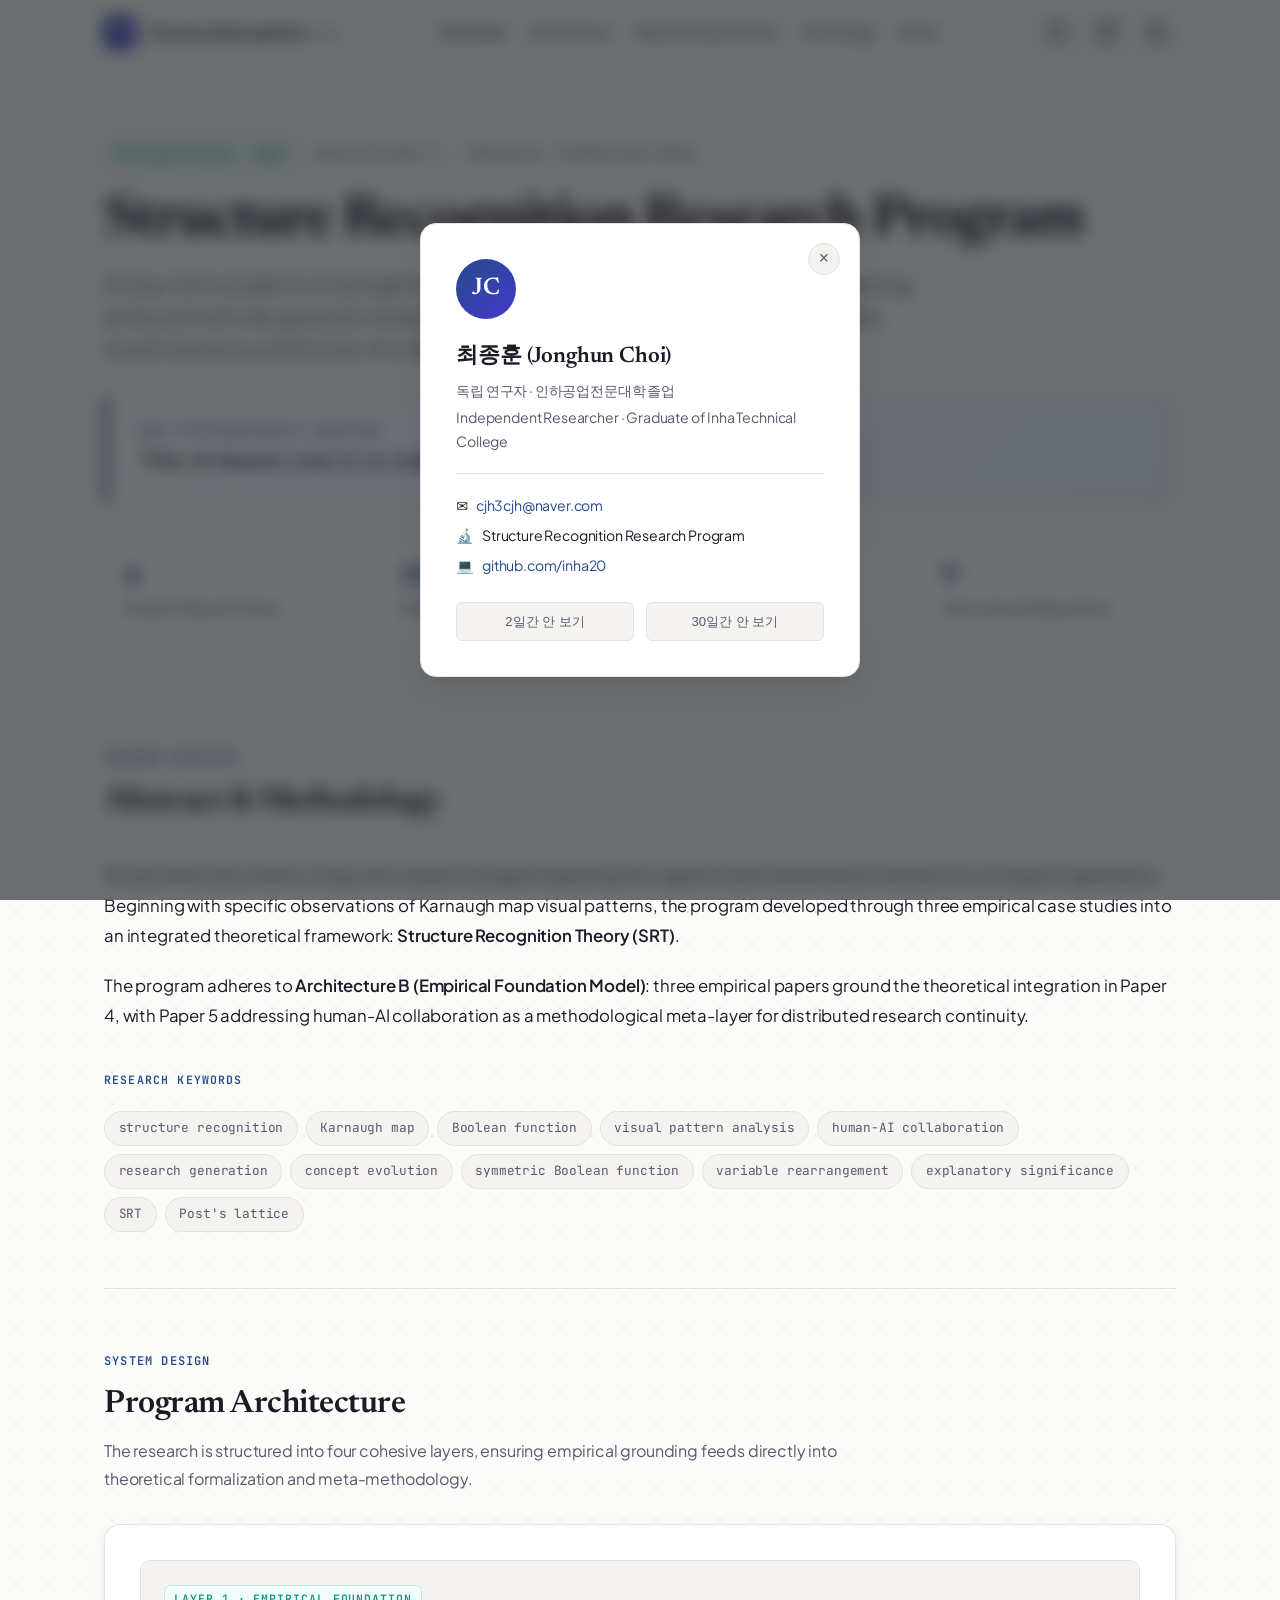
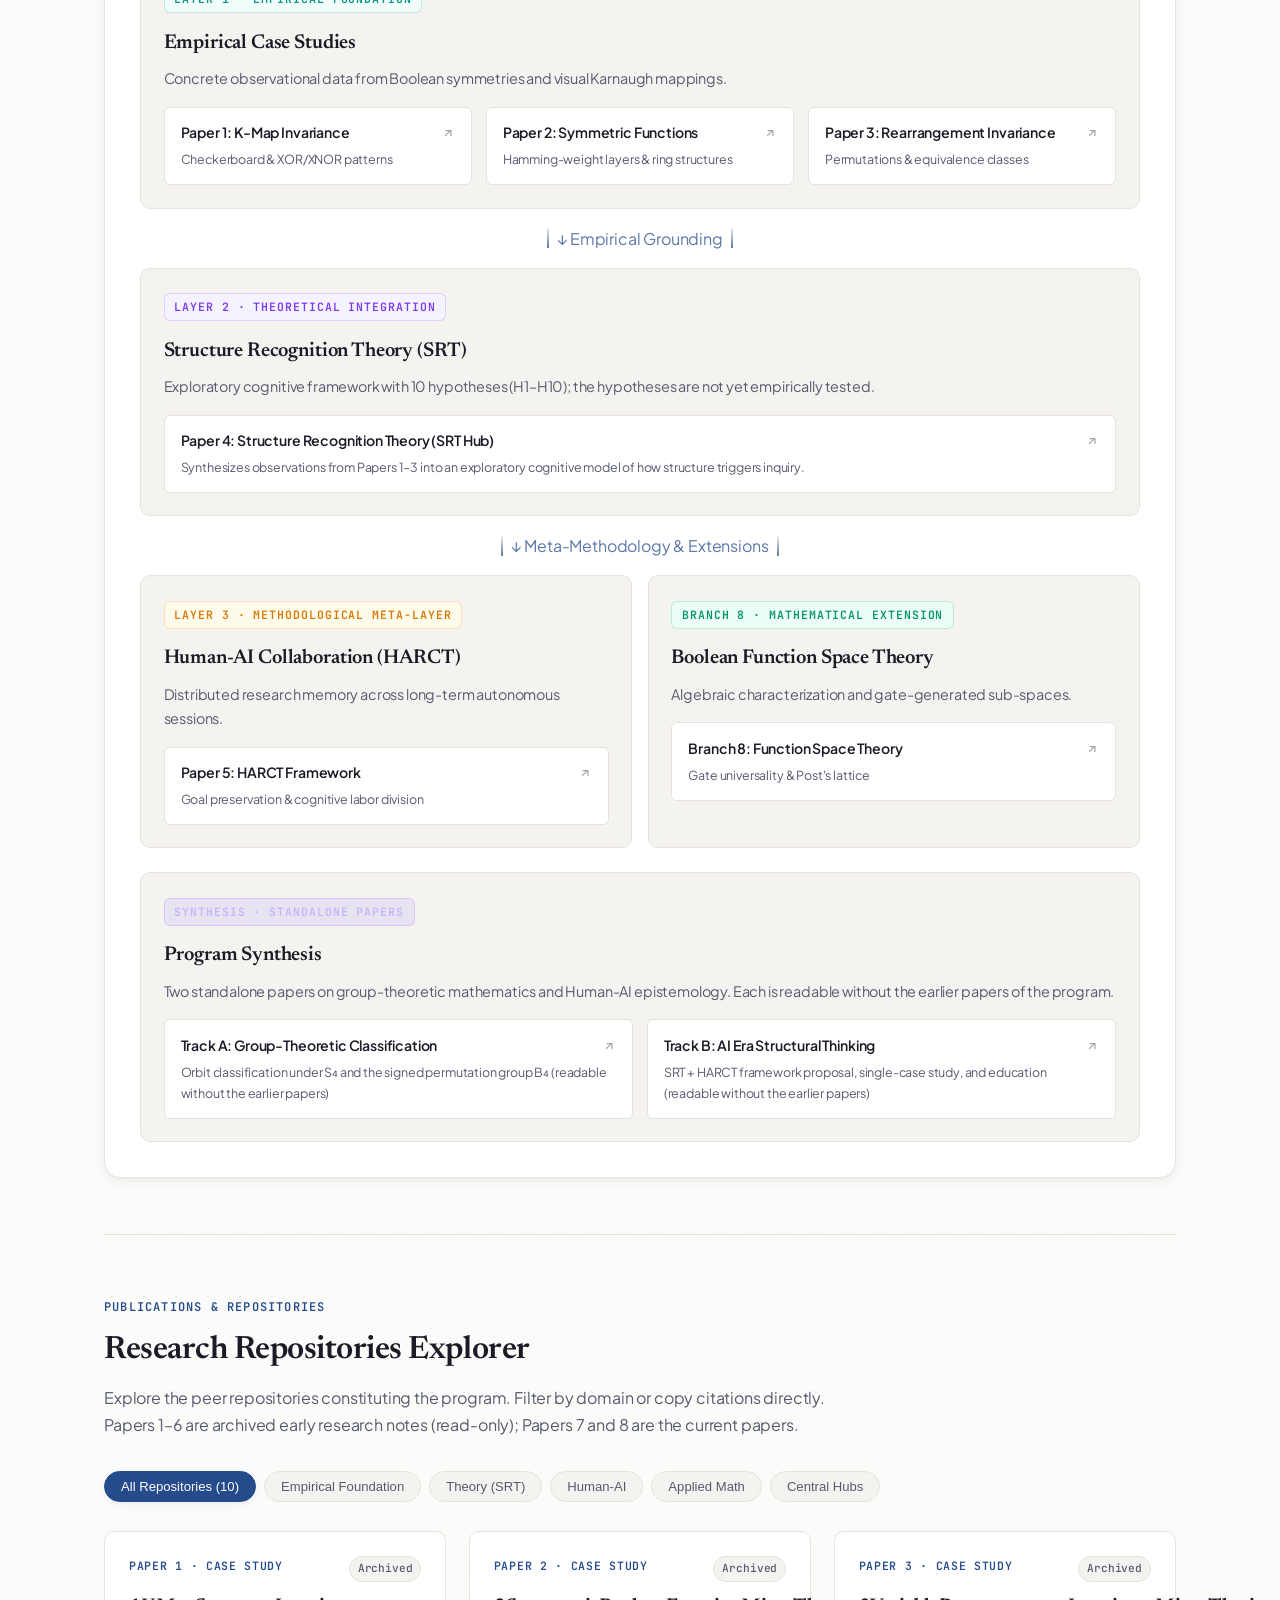
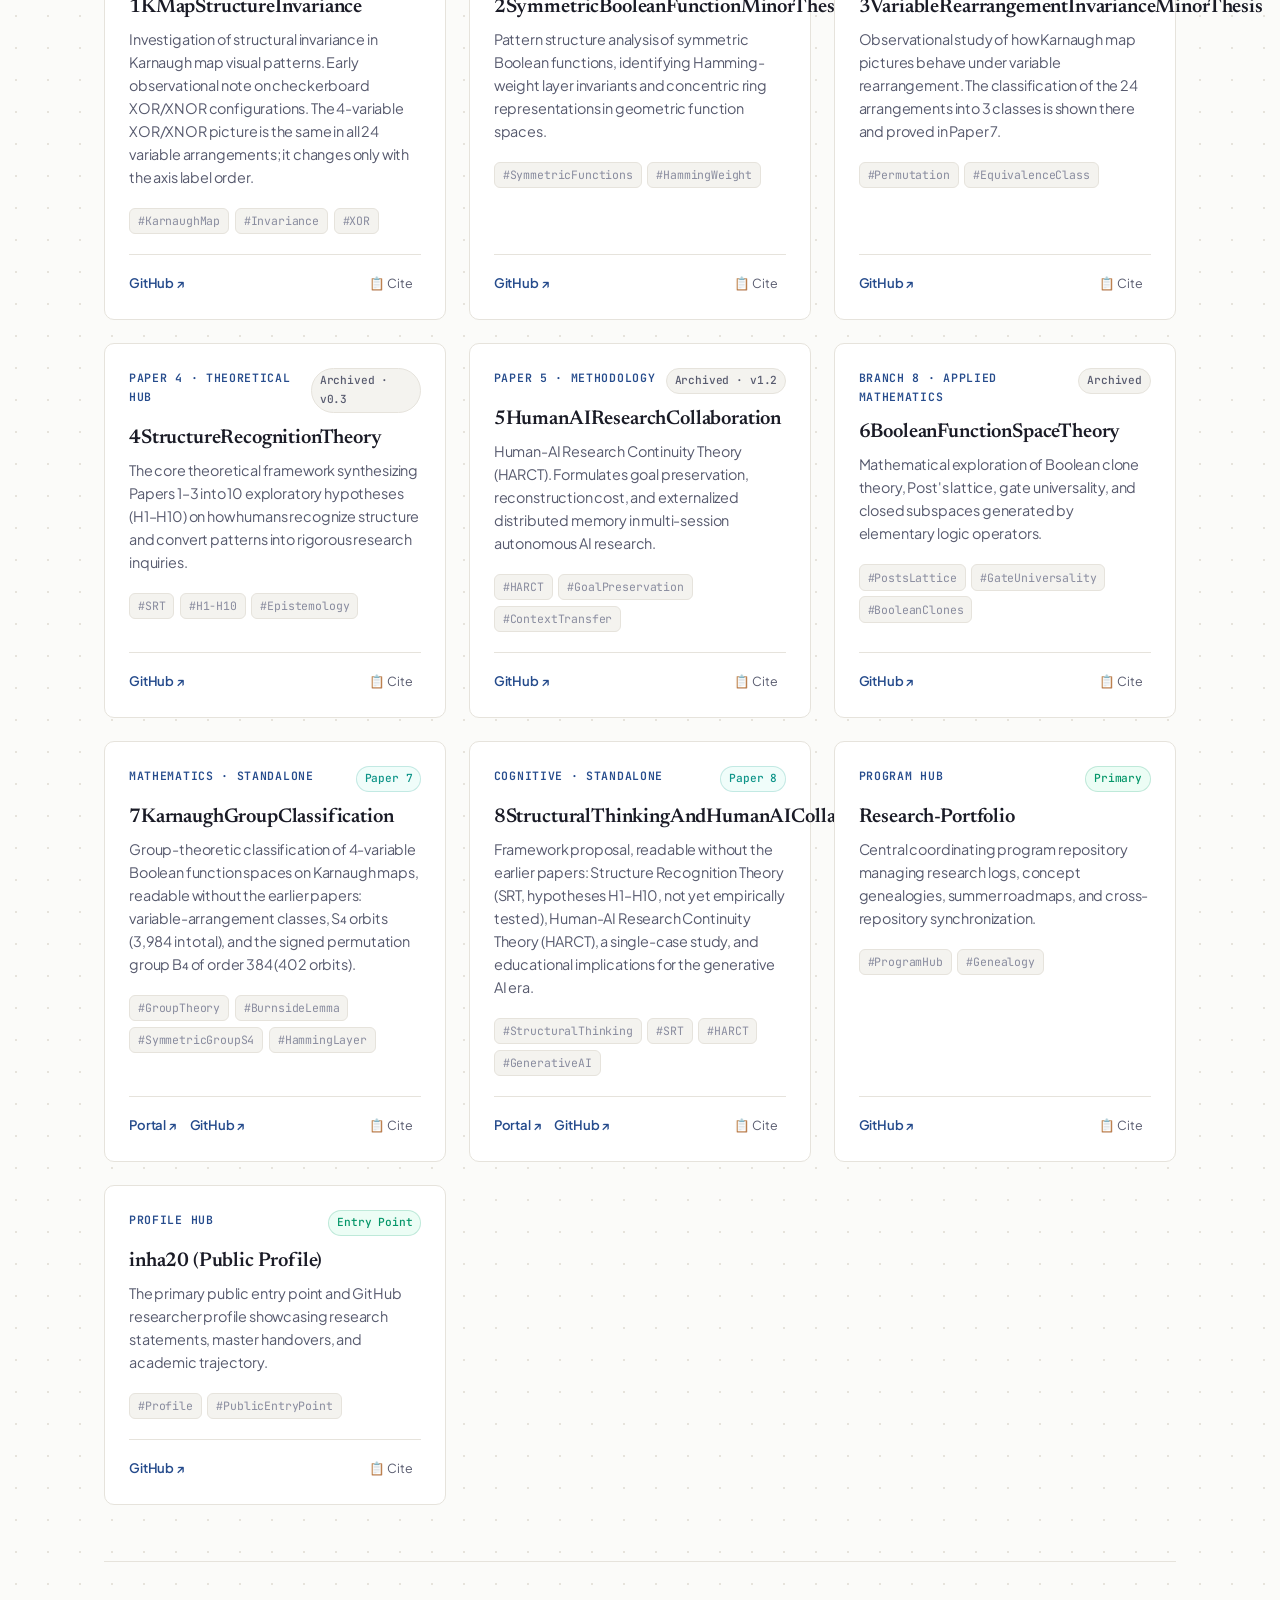
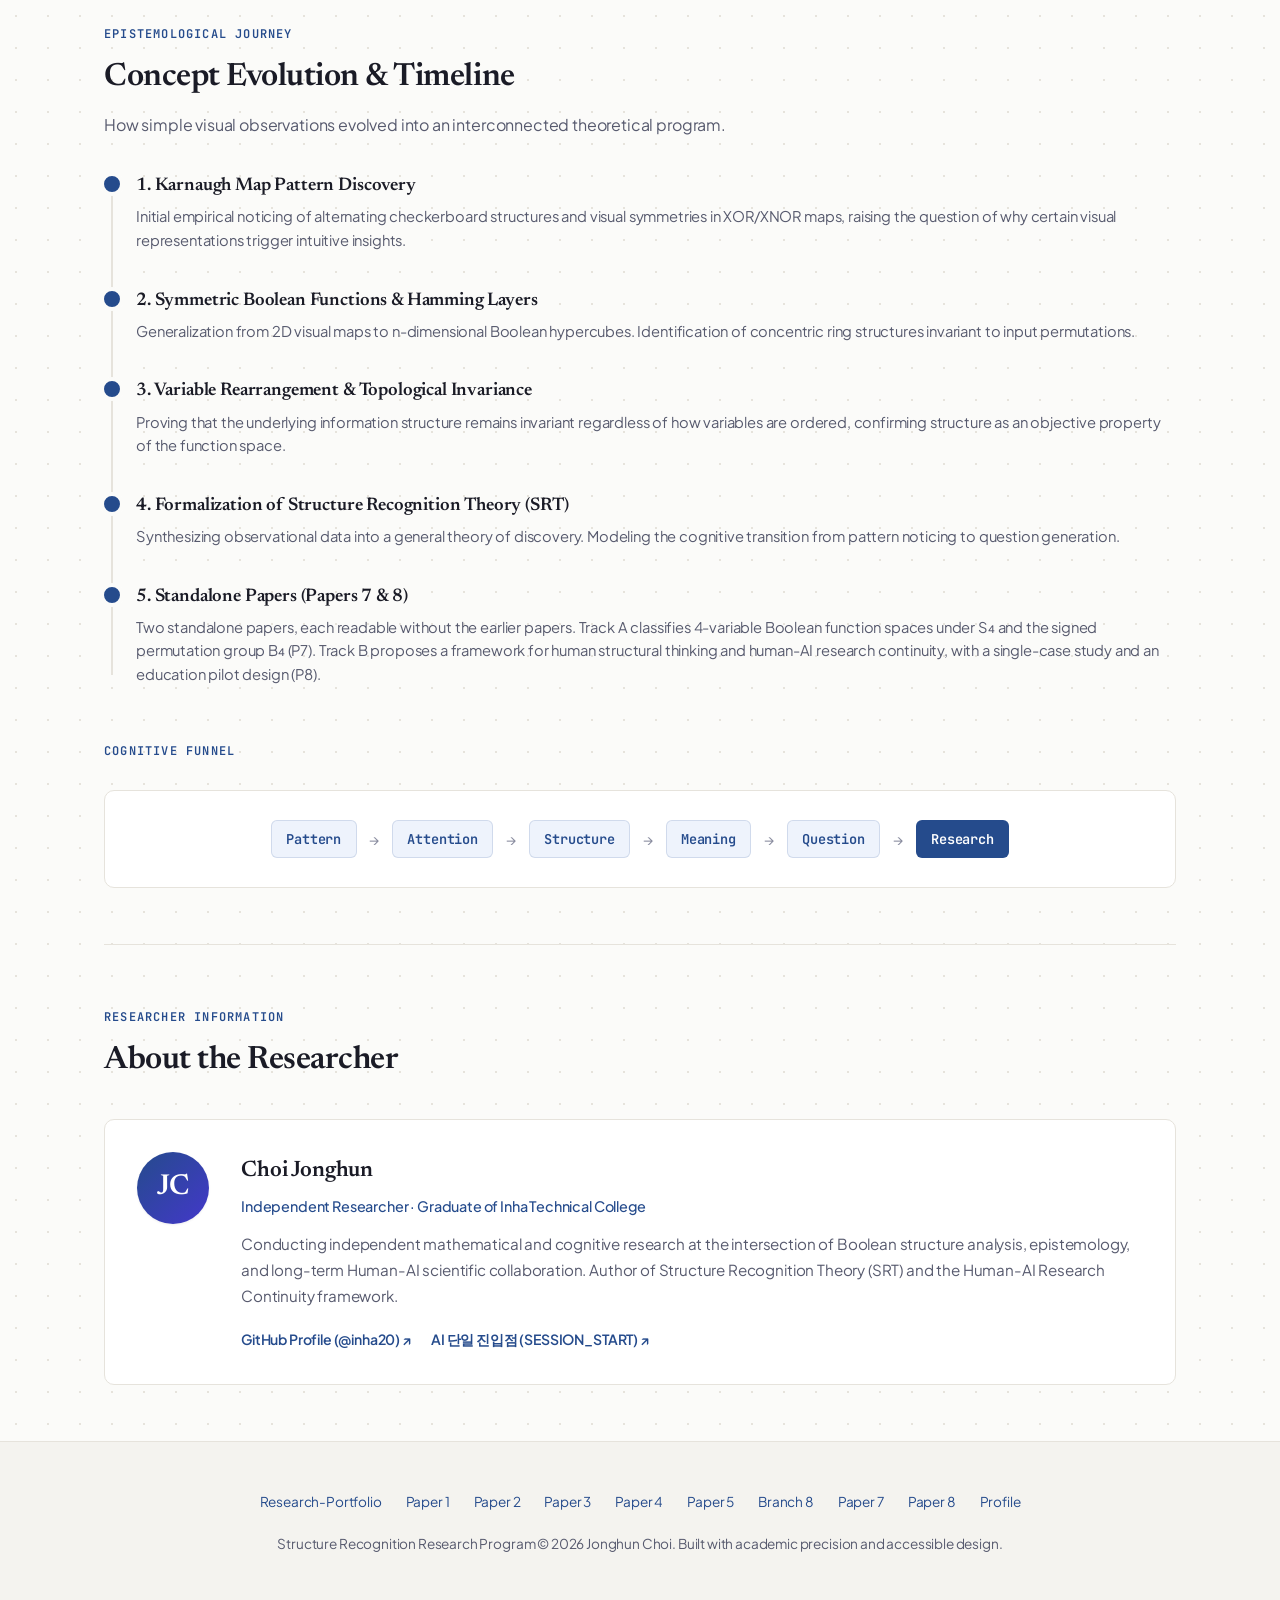
==== index.html @ 75d488c2 "docs: Update the links and labels of Papers 7 and 8 after their repositories were renamed Co-Authore" ====
﻿<!DOCTYPE html>
<html lang="en" data-theme="light">
<head>
  <meta charset="UTF-8" />
  <meta name="viewport" content="width=device-width, initial-scale=1.0" />
  <title>Structure Recognition Research Program | Research Portfolio</title>
  <meta name="description" content="Independent research portfolio by Jonghun Choi, a graduate of Inha Technical College. A long-term investigation into how humans discover structure, assign meaning, and generate research questions, covering Papers 1–5 and Structure Recognition Theory (SRT)." />
  <meta name="keywords" content="structure recognition, research portfolio, Karnaugh map, Boolean function, symmetric Boolean function, variable rearrangement invariance, Structure Recognition Theory, SRT, human-AI collaboration, concept evolution, research generation, Inha Technical College, Jonghun Choi" />

  <!-- Google Fonts: Newsreader (Editorial Serif), Plus Jakarta Sans (Clean UI), JetBrains Mono (Math/Code) -->
  <link rel="preconnect" href="https://fonts.googleapis.com">
  <link rel="preconnect" href="https://fonts.gstatic.com" crossorigin>
  <link href="https://fonts.googleapis.com/css2?family=JetBrains+Mono:wght@400;500;600&family=Newsreader:ital,opsz,wght@0,6..72,400;0,6..72,500;0,6..72,600;1,6..72,400;1,6..72,600&family=Plus+Jakarta+Sans:wght@400;500;600;700&display=swap" rel="stylesheet">

  <style>
    :root {
      --font-serif: 'Newsreader', Georgia, serif;
      --font-sans: 'Plus Jakarta Sans', system-ui, -apple-system, sans-serif;
      --font-mono: 'JetBrains Mono', monospace;

      /* Light Theme (Academic Ivory & Slate) */
      --bg: #fbfbf9;
      --bg-alt: #f4f3ef;
      --surface: #ffffff;
      --surface-hover: #ffffff;
      --border: #e6e3dc;
      --border-focus: #254b8c;
      --text: #1a1b26;
      --text-muted: #575a6e;
      --text-faint: #898c9f;

      --accent: #254b8c;
      --accent-hover: #1b3868;
      --accent-glow: rgba(37, 75, 140, 0.08);
      --accent-surface: #eef3fc;

      --teal: #0d9488;
      --teal-bg: #f0fdfa;
      --amber: #d97706;
      --amber-bg: #fffbeb;
      --violet: #7c3aed;
      --violet-bg: #f5f3ff;
      --emerald: #059669;
      --emerald-bg: #ecfdf5;

      --shadow-sm: 0 1px 3px rgba(0, 0, 0, 0.04), 0 1px 2px rgba(0, 0, 0, 0.03);
      --shadow-md: 0 4px 16px -2px rgba(0, 0, 0, 0.06), 0 2px 6px -1px rgba(0, 0, 0, 0.04);
      --shadow-lg: 0 12px 32px -4px rgba(0, 0, 0, 0.08), 0 4px 12px -2px rgba(0, 0, 0, 0.04);

      --radius-sm: 6px;
      --radius-md: 10px;
      --radius-lg: 16px;
      --radius-full: 9999px;

      --container-max: 1120px;
    }

    [data-theme="dark"] {
      --bg: #0d0f17;
      --bg-alt: #131622;
      --surface: #181b2a;
      --surface-hover: #1e2235;
      --border: #262a3e;
      --border-focus: #60a5fa;
      --text: #f1f3fa;
      --text-muted: #9ba1b9;
      --text-faint: #636882;

      --accent: #60a5fa;
      --accent-hover: #93c5fd;
      --accent-glow: rgba(96, 165, 250, 0.12);
      --accent-surface: #162238;

      --teal: #2dd4bf;
      --teal-bg: #11292b;
      --amber: #fbbf24;
      --amber-bg: #292011;
      --violet: #a78bfa;
      --violet-bg: #261b3e;
      --emerald: #34d399;
      --emerald-bg: #112d22;

      --shadow-sm: 0 1px 3px rgba(0, 0, 0, 0.2);
      --shadow-md: 0 4px 20px rgba(0, 0, 0, 0.35);
      --shadow-lg: 0 12px 36px rgba(0, 0, 0, 0.5);
    }

    /* Reset & Base */
    *, *::before, *::after {
      box-sizing: border-box;
      margin: 0;
      padding: 0;
    }

    html {
      scroll-behavior: smooth;
      font-size: 16px;
    }

    body {
      background-color: var(--bg);
      color: var(--text);
      font-family: var(--font-sans);
      line-height: 1.7;
      letter-spacing: -0.01em;
      transition: background-color 0.3s ease, color 0.3s ease;
      min-height: 100vh;
      display: flex;
      flex-direction: column;
      background-image: 
        radial-gradient(var(--border) 1px, transparent 1px);
      background-size: 32px 32px;
      background-position: 0 0;
    }

    a {
      color: var(--accent);
      text-decoration: none;
      transition: color 0.2s ease, opacity 0.2s ease;
    }
    a:hover {
      color: var(--accent-hover);
    }

    .container {
      width: 100%;
      max-width: var(--container-max);
      margin: 0 auto;
      padding: 0 1.5rem;
    }

    /* Top Navigation Bar */
    .site-header {
      position: sticky;
      top: 0;
      z-index: 1000;
      backdrop-filter: blur(12px);
      -webkit-backdrop-filter: blur(12px);
      background: rgba(251, 251, 249, 0.85);
      border-bottom: 1px solid var(--border);
      transition: background-color 0.3s ease, border-color 0.3s ease;
    }
    [data-theme="dark"] .site-header {
      background: rgba(13, 15, 23, 0.85);
    }

    .nav-inner {
      display: flex;
      align-items: center;
      justify-content: space-between;
      height: 64px;
    }

    .brand {
      display: flex;
      align-items: center;
      gap: 0.75rem;
      font-weight: 600;
      font-size: 0.95rem;
      color: var(--text);
    }
    .brand-mark {
      width: 32px;
      height: 32px;
      background: linear-gradient(135deg, var(--accent), #4f46e5);
      color: white;
      border-radius: var(--radius-sm);
      display: flex;
      align-items: center;
      justify-content: center;
      font-family: var(--font-serif);
      font-size: 1.1rem;
      font-weight: 700;
      box-shadow: 0 2px 8px var(--accent-glow);
    }

    .nav-links {
      display: flex;
      align-items: center;
      gap: 1.5rem;
      font-size: 0.88rem;
      font-weight: 500;
    }
    .nav-links a {
      color: var(--text-muted);
    }
    .nav-links a:hover,
    .nav-links a.active {
      color: var(--text);
    }

    .nav-actions {
      display: flex;
      align-items: center;
      gap: 0.75rem;
    }

    .theme-toggle-btn, .icon-btn {
      background: var(--bg-alt);
      border: 1px solid var(--border);
      color: var(--text);
      width: 38px;
      height: 38px;
      border-radius: var(--radius-sm);
      display: flex;
      align-items: center;
      justify-content: center;
      cursor: pointer;
      transition: all 0.2s ease;
    }
    .theme-toggle-btn:hover, .icon-btn:hover {
      background: var(--surface);
      border-color: var(--accent);
      color: var(--accent);
      box-shadow: var(--shadow-sm);
    }
    .theme-toggle-btn svg, .icon-btn svg {
      width: 18px;
      height: 18px;
      fill: none;
      stroke: currentColor;
      stroke-width: 2;
      stroke-linecap: round;
      stroke-linejoin: round;
    }

    /* Hero Section */
    .hero {
      padding: 4.5rem 0 3rem;
      border-bottom: 1px solid var(--border);
      position: relative;
    }

    .hero-meta-row {
      display: flex;
      align-items: center;
      gap: 1rem;
      flex-wrap: wrap;
      margin-bottom: 1.25rem;
    }

    .status-badge {
      display: inline-flex;
      align-items: center;
      gap: 0.5rem;
      padding: 0.3rem 0.75rem;
      background: var(--emerald-bg);
      color: var(--emerald);
      border: 1px solid rgba(5, 150, 105, 0.2);
      border-radius: var(--radius-full);
      font-size: 0.78rem;
      font-weight: 600;
      font-family: var(--font-mono);
      letter-spacing: 0.02em;
    }
    .status-dot {
      width: 7px;
      height: 7px;
      background-color: var(--emerald);
      border-radius: 50%;
      animation: pulse 2s infinite ease-in-out;
    }
    @keyframes pulse {
      0%, 100% { transform: scale(1); opacity: 1; }
      50% { transform: scale(1.4); opacity: 0.6; }
    }

    .program-id {
      font-family: var(--font-mono);
      font-size: 0.8rem;
      color: var(--text-muted);
      text-transform: uppercase;
      letter-spacing: 0.08em;
    }

    .hero-title {
      font-family: var(--font-serif);
      font-size: clamp(2.4rem, 5vw, 3.4rem);
      font-weight: 600;
      line-height: 1.15;
      color: var(--text);
      letter-spacing: -0.02em;
      margin-bottom: 1rem;
    }

    .hero-subtitle {
      font-size: clamp(1.05rem, 2vw, 1.25rem);
      color: var(--text-muted);
      max-width: 820px;
      line-height: 1.6;
      margin-bottom: 2rem;
    }

    /* Core Epistemological Question Card */
    .epistemological-card {
      background: linear-gradient(135deg, var(--surface), var(--accent-surface));
      border: 1px solid var(--border);
      border-left: 4px solid var(--accent);
      border-radius: var(--radius-md);
      padding: 1.5rem 1.8rem;
      box-shadow: var(--shadow-sm);
      margin-bottom: 2.5rem;
      position: relative;
      overflow: hidden;
    }
    .epistemological-label {
      font-family: var(--font-mono);
      font-size: 0.72rem;
      text-transform: uppercase;
      letter-spacing: 0.12em;
      color: var(--accent);
      font-weight: 600;
      margin-bottom: 0.4rem;
    }
    .epistemological-quote {
      font-family: var(--font-serif);
      font-size: 1.4rem;
      font-style: italic;
      color: var(--text);
      line-height: 1.4;
      font-weight: 500;
    }

    /* Metrics Bar */
    .metrics-grid {
      display: grid;
      grid-template-columns: repeat(auto-fit, minmax(180px, 1fr));
      gap: 1rem;
    }
    .metric-card {
      background: var(--surface);
      border: 1px solid var(--border);
      border-radius: var(--radius-md);
      padding: 1rem 1.25rem;
      transition: transform 0.2s ease, box-shadow 0.2s ease;
    }
    .metric-card:hover {
      transform: translateY(-2px);
      box-shadow: var(--shadow-sm);
      border-color: var(--border-focus);
    }
    .metric-num {
      font-family: var(--font-serif);
      font-size: 1.8rem;
      font-weight: 600;
      color: var(--accent);
      line-height: 1.2;
    }
    .metric-label {
      font-size: 0.8rem;
      color: var(--text-muted);
      font-weight: 500;
      margin-top: 0.2rem;
    }

    /* Section Styles */
    .section-wrap {
      padding: 3.5rem 0;
      border-bottom: 1px solid var(--border);
    }
    .section-header {
      margin-bottom: 2rem;
    }
    .section-tag {
      font-family: var(--font-mono);
      font-size: 0.75rem;
      text-transform: uppercase;
      letter-spacing: 0.1em;
      color: var(--accent);
      font-weight: 600;
      margin-bottom: 0.35rem;
      display: inline-block;
    }
    .section-title {
      font-family: var(--font-serif);
      font-size: 2rem;
      font-weight: 600;
      color: var(--text);
      letter-spacing: -0.015em;
    }
    .section-desc {
      color: var(--text-muted);
      font-size: 1rem;
      margin-top: 0.4rem;
      max-width: 760px;
    }

    /* Abstract Text Body */
    .prose {
      font-size: 1.05rem;
      line-height: 1.8;
      color: var(--text);
    }
    .prose p {
      margin-bottom: 1.25rem;
    }
    .prose strong {
      font-weight: 600;
      color: var(--text);
    }

    /* Keywords Pill Cloud */
    .keyword-cloud {
      display: flex;
      flex-wrap: wrap;
      gap: 0.5rem;
      margin-top: 1rem;
    }
    .keyword-pill {
      background: var(--bg-alt);
      border: 1px solid var(--border);
      border-radius: var(--radius-full);
      padding: 0.35rem 0.85rem;
      font-family: var(--font-mono);
      font-size: 0.8rem;
      color: var(--text-muted);
      transition: all 0.2s ease;
    }
    .keyword-pill:hover {
      border-color: var(--accent);
      color: var(--accent);
      background: var(--surface);
      transform: translateY(-1px);
    }

    /* Interactive Program Architecture (Replacing ASCII) */
    .arch-visualizer {
      background: var(--surface);
      border: 1px solid var(--border);
      border-radius: var(--radius-lg);
      padding: 2.2rem;
      box-shadow: var(--shadow-md);
      position: relative;
      overflow: hidden;
    }

    .arch-layers-grid {
      display: flex;
      flex-direction: column;
      gap: 1.5rem;
      position: relative;
    }

    .arch-layer {
      border: 1px solid var(--border);
      border-radius: var(--radius-md);
      background: var(--bg-alt);
      padding: 1.4rem;
      transition: all 0.3s ease;
      position: relative;
    }
    .arch-layer:hover {
      border-color: var(--accent);
      box-shadow: var(--shadow-sm);
    }

    .layer-badge {
      display: inline-flex;
      align-items: center;
      gap: 0.4rem;
      font-family: var(--font-mono);
      font-size: 0.72rem;
      font-weight: 600;
      text-transform: uppercase;
      letter-spacing: 0.08em;
      padding: 0.2rem 0.6rem;
      border-radius: var(--radius-sm);
      margin-bottom: 0.8rem;
    }
    .layer-badge.empirical { background: var(--teal-bg); color: var(--teal); border: 1px solid rgba(13,148,136,0.2); }
    .layer-badge.theory { background: var(--violet-bg); color: var(--violet); border: 1px solid rgba(124,58,237,0.2); }
    .layer-badge.methodology { background: var(--amber-bg); color: var(--amber); border: 1px solid rgba(217,119,6,0.2); }
    .layer-badge.extension { background: var(--emerald-bg); color: var(--emerald); border: 1px solid rgba(5,150,105,0.2); }

    .layer-title {
      font-family: var(--font-serif);
      font-size: 1.25rem;
      font-weight: 600;
      margin-bottom: 0.4rem;
      color: var(--text);
    }
    .layer-desc {
      font-size: 0.9rem;
      color: var(--text-muted);
      margin-bottom: 1rem;
    }

    .layer-items {
      display: grid;
      grid-template-columns: repeat(auto-fit, minmax(220px, 1fr));
      gap: 0.85rem;
    }

    .layer-item-card {
      background: var(--surface);
      border: 1px solid var(--border);
      border-radius: var(--radius-sm);
      padding: 0.85rem 1rem;
      text-decoration: none;
      color: var(--text);
      display: flex;
      flex-direction: column;
      gap: 0.25rem;
      transition: all 0.2s ease;
    }
    .layer-item-card:hover {
      border-color: var(--accent);
      transform: translateY(-2px);
      box-shadow: var(--shadow-sm);
    }
    .layer-item-name {
      font-weight: 600;
      font-size: 0.88rem;
      display: flex;
      align-items: center;
      justify-content: space-between;
    }
    .layer-item-name svg {
      width: 14px;
      height: 14px;
      opacity: 0.4;
      transition: opacity 0.2s;
    }
    .layer-item-card:hover .layer-item-name svg {
      opacity: 1;
      color: var(--accent);
    }
    .layer-item-sub {
      font-size: 0.78rem;
      color: var(--text-muted);
    }

    /* Flow connector indicator */
    .flow-connector {
      display: flex;
      align-items: center;
      justify-content: center;
      gap: 0.5rem;
      color: var(--accent);
      margin: -0.5rem 0;
      opacity: 0.75;
    }
    .flow-line {
      height: 20px;
      width: 2px;
      background: linear-gradient(to bottom, var(--border), var(--accent));
    }

    /* Interactive Filter Bar */
    .filter-bar {
      display: flex;
      align-items: center;
      gap: 0.5rem;
      flex-wrap: wrap;
      margin-bottom: 1.8rem;
    }
    .filter-btn {
      background: var(--bg-alt);
      border: 1px solid var(--border);
      color: var(--text-muted);
      padding: 0.45rem 1rem;
      border-radius: var(--radius-full);
      font-size: 0.82rem;
      font-weight: 500;
      cursor: pointer;
      transition: all 0.2s ease;
    }
    .filter-btn:hover {
      background: var(--surface);
      color: var(--text);
      border-color: var(--text-muted);
    }
    .filter-btn.active {
      background: var(--accent);
      border-color: var(--accent);
      color: white;
      box-shadow: 0 2px 8px var(--accent-glow);
    }

    /* Repositories Cards Grid */
    .repo-grid {
      display: grid;
      grid-template-columns: repeat(auto-fill, minmax(320px, 1fr));
      gap: 1.4rem;
    }

    .repo-card {
      background: var(--surface);
      border: 1px solid var(--border);
      border-radius: var(--radius-md);
      padding: 1.5rem;
      display: flex;
      flex-direction: column;
      justify-content: space-between;
      transition: all 0.25s cubic-bezier(0.16, 1, 0.3, 1);
      position: relative;
    }
    .repo-card:hover {
      transform: translateY(-4px);
      box-shadow: var(--shadow-md);
      border-color: var(--border-focus);
    }

    .rc-header {
      display: flex;
      align-items: flex-start;
      justify-content: space-between;
      gap: 0.5rem;
      margin-bottom: 0.75rem;
    }
    .rc-role-tag {
      font-family: var(--font-mono);
      font-size: 0.72rem;
      font-weight: 600;
      text-transform: uppercase;
      letter-spacing: 0.06em;
      color: var(--accent);
    }
    .rc-status-pill {
      font-family: var(--font-mono);
      font-size: 0.7rem;
      font-weight: 500;
      padding: 0.15rem 0.5rem;
      border-radius: var(--radius-full);
      background: var(--bg-alt);
      color: var(--text-muted);
      border: 1px solid var(--border);
    }
    .rc-status-pill.complete {
      background: var(--emerald-bg);
      color: var(--emerald);
      border-color: rgba(5, 150, 105, 0.2);
    }
    .rc-status-pill.active {
      background: var(--teal-bg);
      color: var(--teal);
      border-color: rgba(13, 148, 136, 0.2);
    }
    .rc-status-pill.review {
      background: var(--amber-bg);
      color: var(--amber);
      border-color: rgba(217, 119, 6, 0.2);
    }

    .rc-name {
      font-family: var(--font-serif);
      font-size: 1.25rem;
      font-weight: 600;
      color: var(--text);
      line-height: 1.3;
      margin-bottom: 0.5rem;
    }

    .rc-desc {
      font-size: 0.9rem;
      color: var(--text-muted);
      line-height: 1.6;
      margin-bottom: 1.2rem;
      flex-grow: 1;
    }

    .rc-tags {
      display: flex;
      flex-wrap: wrap;
      gap: 0.35rem;
      margin-bottom: 1.25rem;
    }
    .rc-tag {
      font-family: var(--font-mono);
      font-size: 0.72rem;
      background: var(--bg-alt);
      border: 1px solid var(--border);
      padding: 0.15rem 0.5rem;
      border-radius: var(--radius-sm);
      color: var(--text-faint);
    }

    .rc-footer {
      display: flex;
      align-items: center;
      justify-content: space-between;
      padding-top: 1rem;
      border-top: 1px solid var(--border);
      font-size: 0.82rem;
    }
    .rc-links {
      display: flex;
      gap: 0.8rem;
    }
    .rc-link-btn {
      display: inline-flex;
      align-items: center;
      gap: 0.35rem;
      font-weight: 600;
      color: var(--accent);
    }
    .rc-link-btn:hover {
      text-decoration: underline;
    }
    .copy-cite-btn {
      background: none;
      border: none;
      color: var(--text-muted);
      cursor: pointer;
      font-family: var(--font-sans);
      font-size: 0.78rem;
      display: inline-flex;
      align-items: center;
      gap: 0.25rem;
      padding: 0.25rem 0.5rem;
      border-radius: var(--radius-sm);
      transition: all 0.2s ease;
    }
    .copy-cite-btn:hover {
      background: var(--bg-alt);
      color: var(--text);
    }

    /* Concept Evolution Timeline */
    .timeline-wrap {
      position: relative;
      margin-top: 1.5rem;
      padding-left: 2rem;
    }
    .timeline-wrap::before {
      content: '';
      position: absolute;
      left: 7px;
      top: 12px;
      bottom: 12px;
      width: 2px;
      background: var(--border);
    }
    .timeline-step {
      position: relative;
      margin-bottom: 2rem;
    }
    .timeline-step:last-child {
      margin-bottom: 0;
    }
    .timeline-node {
      position: absolute;
      left: -2rem;
      top: 6px;
      width: 16px;
      height: 16px;
      border-radius: 50%;
      background: var(--surface);
      border: 3px solid var(--accent);
      box-shadow: 0 0 0 4px var(--bg);
    }
    .timeline-step.active .timeline-node {
      background: var(--accent);
    }
    .timeline-head {
      font-family: var(--font-serif);
      font-size: 1.15rem;
      font-weight: 600;
      color: var(--text);
      margin-bottom: 0.25rem;
    }
    .timeline-body {
      font-size: 0.92rem;
      color: var(--text-muted);
      line-height: 1.6;
    }

    /* Core Epistemological Funnel */
    .funnel-container {
      background: var(--surface);
      border: 1px solid var(--border);
      border-radius: var(--radius-md);
      padding: 1.8rem;
      display: flex;
      flex-wrap: wrap;
      align-items: center;
      justify-content: center;
      gap: 0.8rem;
      margin-top: 1.5rem;
    }
    .funnel-step {
      display: flex;
      align-items: center;
      gap: 0.8rem;
    }
    .funnel-badge {
      background: var(--accent-surface);
      color: var(--accent);
      font-weight: 600;
      font-family: var(--font-mono);
      font-size: 0.85rem;
      padding: 0.4rem 0.9rem;
      border-radius: var(--radius-sm);
      border: 1px solid rgba(37, 75, 140, 0.15);
    }
    .funnel-arrow {
      color: var(--text-faint);
      font-size: 0.9rem;
    }

    /* Author & Bio Section */
    .author-card {
      background: var(--surface);
      border: 1px solid var(--border);
      border-radius: var(--radius-md);
      padding: 2rem;
      display: flex;
      gap: 2rem;
      align-items: flex-start;
      margin-top: 1.5rem;
    }
    @media (max-width: 700px) {
      .author-card {
        flex-direction: column;
        gap: 1.2rem;
      }
    }
    .author-avatar {
      width: 72px;
      height: 72px;
      background: linear-gradient(135deg, var(--accent), #4338ca);
      border-radius: var(--radius-full);
      display: flex;
      align-items: center;
      justify-content: center;
      color: white;
      font-family: var(--font-serif);
      font-size: 1.8rem;
      font-weight: 600;
      flex-shrink: 0;
      box-shadow: var(--shadow-sm);
    }
    .author-info h3 {
      font-family: var(--font-serif);
      font-size: 1.4rem;
      font-weight: 600;
      color: var(--text);
      margin-bottom: 0.2rem;
    }
    .author-title {
      font-size: 0.9rem;
      color: var(--accent);
      font-weight: 500;
      margin-bottom: 0.8rem;
    }
    .author-bio {
      font-size: 0.95rem;
      color: var(--text-muted);
      line-height: 1.7;
      margin-bottom: 1.2rem;
    }
    .author-links {
      display: flex;
      gap: 1.2rem;
      font-size: 0.88rem;
      font-weight: 600;
    }

    /* Footer */
    .site-footer {
      margin-top: auto;
      background: var(--bg-alt);
      border-top: 1px solid var(--border);
      padding: 3rem 0;
      font-size: 0.85rem;
      color: var(--text-muted);
    }
    .footer-inner {
      display: flex;
      flex-direction: column;
      gap: 1.2rem;
      align-items: center;
      text-align: center;
    }
    .footer-links {
      display: flex;
      gap: 1.5rem;
      flex-wrap: wrap;
      justify-content: center;
    }

    /* Toast Notification */
    .toast {
      position: fixed;
      bottom: 2rem;
      right: 2rem;
      background: var(--text);
      color: var(--bg);
      padding: 0.75rem 1.25rem;
      border-radius: var(--radius-sm);
      font-size: 0.85rem;
      font-weight: 500;
      box-shadow: var(--shadow-lg);
      transform: translateY(100px);
      opacity: 0;
      transition: all 0.3s cubic-bezier(0.16, 1, 0.3, 1);
      z-index: 2000;
      display: flex;
      align-items: center;
      gap: 0.5rem;
    }
    .toast.show {
      transform: translateY(0);
      opacity: 1;
    }

    /* Responsive Adjustments */
    @media (max-width: 768px) {
      .hero { padding: 3rem 0 2rem; }
      .nav-links { display: none; }
      .repo-grid { grid-template-columns: 1fr; }
      .arch-visualizer { padding: 1.2rem; }
      .epistemological-quote { font-size: 1.2rem; }
    }

    /* Visiting Card / QR Popup Overlay */
    #popup-overlay {
      position: fixed;
      inset: 0;
      background: rgba(13, 15, 23, 0.6);
      backdrop-filter: blur(8px);
      display: flex;
      align-items: center;
      justify-content: center;
      z-index: 2000;
      padding: 1.5rem;
      opacity: 0;
      visibility: hidden;
      transition: opacity 0.3s ease, visibility 0.3s ease;
    }
    #popup-overlay.show {
      opacity: 1;
      visibility: visible;
    }
    #popup-card {
      background: var(--surface);
      border: 1px solid var(--border);
      border-radius: var(--radius-lg);
      padding: 2.2rem;
      max-width: 440px;
      width: 100%;
      box-shadow: var(--shadow-lg);
      position: relative;
      transform: scale(0.95);
      transition: transform 0.3s cubic-bezier(0.16, 1, 0.3, 1);
    }
    #popup-overlay.show #popup-card {
      transform: scale(1);
    }
    #popup-close {
      position: absolute;
      top: 1.2rem;
      right: 1.2rem;
      background: var(--bg-alt);
      border: 1px solid var(--border);
      width: 32px;
      height: 32px;
      border-radius: 50%;
      cursor: pointer;
      color: var(--text-muted);
      display: flex;
      align-items: center;
      justify-content: center;
      font-size: 1.1rem;
      line-height: 1;
      transition: all 0.2s ease;
    }
    #popup-close:hover {
      background: var(--surface);
      color: var(--text);
    }
    .popup-avatar {
      width: 60px;
      height: 60px;
      background: linear-gradient(135deg, var(--accent), #4338ca);
      color: white;
      border-radius: var(--radius-full);
      display: flex;
      align-items: center;
      justify-content: center;
      font-family: var(--font-serif);
      font-size: 1.5rem;
      font-weight: 600;
      margin-bottom: 1.2rem;
    }
    .popup-name {
      font-family: var(--font-serif);
      font-size: 1.4rem;
      font-weight: 600;
      color: var(--text);
      margin-bottom: 0.2rem;
    }
    .popup-affil {
      font-size: 0.88rem;
      color: var(--text-muted);
      margin-bottom: 0.2rem;
    }
    .popup-sep {
      border: 0;
      border-top: 1px solid var(--border);
      margin: 1.2rem 0;
    }
    .popup-row {
      font-size: 0.88rem;
      color: var(--text);
      margin-bottom: 0.4rem;
      display: flex;
      align-items: center;
      gap: 0.5rem;
    }
    .popup-btn-row {
      display: flex;
      gap: 0.75rem;
      margin-top: 1.5rem;
    }
    .popup-btn {
      flex: 1;
      padding: 0.6rem 1rem;
      border: 1px solid var(--border);
      background: var(--bg-alt);
      color: var(--text-muted);
      border-radius: var(--radius-sm);
      font-size: 0.82rem;
      font-weight: 500;
      cursor: pointer;
      transition: all 0.2s ease;
    }
    .popup-btn:hover {
      background: var(--surface);
      color: var(--text);
      border-color: var(--accent);
    }
  </style>
</head>
<body>
  <!-- Visiting Card / QR Popup Overlay -->
  <div id="popup-overlay" role="dialog" aria-modal="true" aria-label="연구자 명함 정보">
    <div id="popup-card">
      <button id="popup-close" aria-label="닫기">×</button>
      <div class="popup-avatar">JC</div>
      <h3 class="popup-name">최종훈 (Jonghun Choi)</h3>
      <p class="popup-affil">독립 연구자 · 인하공업전문대학 졸업</p>
      <p class="popup-affil">Independent Researcher · Graduate of Inha Technical College</p>
      <hr class="popup-sep">
      <p class="popup-row">
        <span>✉</span> <a href="mailto:cjh3cjh@naver.com">cjh3cjh@naver.com</a>
      </p>
      <p class="popup-row">
        <span>🔬</span> Structure Recognition Research Program
      </p>
      <p class="popup-row">
        <span>💻</span> <a href="https://github.com/inha20" target="_blank" rel="noopener">github.com/inha20</a>
      </p>
      <div class="popup-btn-row">
        <button class="popup-btn" id="btn-dismiss-2d">2일간 안 보기</button>
        <button class="popup-btn" id="btn-dismiss-30d">30일간 안 보기</button>
      </div>
    </div>
  </div>

  <!-- Top Sticky Navigation Bar -->
  <header class="site-header">
    <div class="container nav-inner">
      <div class="brand">
        <div class="brand-mark">SR</div>
        <div>
          <span>Structure Recognition</span>
          <span style="color: var(--text-faint); font-weight: 400; margin-left: 4px; font-size: 0.85rem;">Hub</span>
        </div>
      </div>

      <nav class="nav-links">
        <a href="#overview" class="active">Overview</a>
        <a href="#architecture">Architecture</a>
        <a href="#repositories">Papers & Repositories</a>
        <a href="#genealogy">Genealogy</a>
        <a href="#author">About</a>
      </nav>

      <div class="nav-actions">
        <button id="openCardBtn" class="icon-btn" title="Visiting Card (명함)" aria-label="Open Visiting Card">
          <svg viewBox="0 0 24 24"><path d="M20 21v-2a4 4 0 0 0-4-4H8a4 4 0 0 0-4 4v2"></path><circle cx="12" cy="7" r="4"></circle></svg>
        </button>
        <a href="https://github.com/inha20/Research-Portfolio" target="_blank" rel="noopener" class="icon-btn" title="GitHub Repository">
          <svg viewBox="0 0 24 24"><path d="M9 19c-5 1.5-5-2.5-7-3m14 6v-3.87a3.37 3.37 0 0 0-.94-2.61c3.14-.35 6.44-1.54 6.44-7A5.44 5.44 0 0 0 20 4.77 5.07 5.07 0 0 0 19.91 1S18.73.65 16 2.48a13.38 13.38 0 0 0-7 0C6.27.65 5.09 1 5.09 1A5.07 5.07 0 0 0 5 4.77a5.44 5.44 0 0 0-1.5 3.78c0 5.42 3.3 6.61 6.44 7A3.37 3.37 0 0 0 9 18.13V22"></path></svg>
        </a>
        <button id="themeToggle" class="theme-toggle-btn" title="Toggle Dark/Light Mode" aria-label="Toggle theme">
          <svg id="themeIcon" viewBox="0 0 24 24">
            <path d="M21 12.79A9 9 0 1 1 11.21 3 7 7 0 0 0 21 12.79z"></path>
          </svg>
        </button>
      </div>
    </div>
  </header>

  <main class="container">

    <!-- Hero Section -->
    <section class="hero" id="overview">
      <div class="hero-meta-row">
        <span class="status-badge">
          <span class="status-dot"></span>
          Program Active · 2026
        </span>
        <span class="program-id">Architecture B · Empirical Foundation Model</span>
      </div>

      <h1 class="hero-title">Structure Recognition Research Program</h1>
      <p class="hero-subtitle">
        A long-term academic investigation into how humans discover structure, assign meaning, and systematically generate research questions — spanning Boolean function spaces, visual invariance, and Human-AI collaboration.
      </p>

      <!-- The Core Epistemological Question Card -->
      <div class="epistemological-card">
        <div class="epistemological-label">Core Epistemological Question</div>
        <div class="epistemological-quote">
          “How do humans come to see something new?”
        </div>
      </div>

      <!-- Quick Metrics Bar -->
      <div class="metrics-grid">
        <div class="metric-card">
          <div class="metric-num">6</div>
          <div class="metric-label">Research Papers & Theses</div>
        </div>
        <div class="metric-card">
          <div class="metric-num">10</div>
          <div class="metric-label">Formal Hypotheses (H1–H10)</div>
        </div>
        <div class="metric-card">
          <div class="metric-num">3</div>
          <div class="metric-label">Empirical Case Studies</div>
        </div>
        <div class="metric-card">
          <div class="metric-num">9</div>
          <div class="metric-label">Interconnected Repositories</div>
        </div>
      </div>
    </section>

    <!-- Abstract & Keywords Section -->
    <section class="section-wrap">
      <div class="section-header">
        <span class="section-tag">Program Overview</span>
        <h2 class="section-title">Abstract & Methodology</h2>
      </div>

      <div class="prose">
        <p>
          This portfolio documents a long-term research program exploring the cognitive and mathematical mechanisms of research generation. Beginning with specific observations of Karnaugh map visual patterns, the program developed through three empirical case studies into an integrated theoretical framework: <strong>Structure Recognition Theory (SRT)</strong>.
        </p>
        <p>
          The program adheres to <strong>Architecture B (Empirical Foundation Model)</strong>: three empirical papers ground the theoretical integration in Paper 4, with Paper 5 addressing human-AI collaboration as a methodological meta-layer for distributed research continuity.
        </p>
      </div>

      <div style="margin-top: 2rem;">
        <span class="section-tag" style="font-size: 0.72rem;">Research Keywords</span>
        <div class="keyword-cloud">
          <span class="keyword-pill">structure recognition</span>
          <span class="keyword-pill">Karnaugh map</span>
          <span class="keyword-pill">Boolean function</span>
          <span class="keyword-pill">visual pattern analysis</span>
          <span class="keyword-pill">human-AI collaboration</span>
          <span class="keyword-pill">research generation</span>
          <span class="keyword-pill">concept evolution</span>
          <span class="keyword-pill">symmetric Boolean function</span>
          <span class="keyword-pill">variable rearrangement</span>
          <span class="keyword-pill">explanatory significance</span>
          <span class="keyword-pill">SRT</span>
          <span class="keyword-pill">Post's lattice</span>
        </div>
      </div>
    </section>

    <!-- Interactive Program Architecture Visualizer -->
    <section class="section-wrap" id="architecture">
      <div class="section-header">
        <span class="section-tag">System Design</span>
        <h2 class="section-title">Program Architecture</h2>
        <p class="section-desc">
          The research is structured into four cohesive layers, ensuring empirical grounding feeds directly into theoretical formalization and meta-methodology.
        </p>
      </div>

      <div class="arch-visualizer">
        <div class="arch-layers-grid">

          <!-- Layer 1: Empirical Foundation -->
          <div class="arch-layer">
            <span class="layer-badge empirical">Layer 1 · Empirical Foundation</span>
            <div class="layer-title">Empirical Case Studies</div>
            <div class="layer-desc">Concrete observational data from Boolean symmetries and visual Karnaugh mappings.</div>
            <div class="layer-items">
              <a class="layer-item-card" href="https://github.com/inha20/1KMapStructureInvariance" target="_blank" rel="noopener">
                <div class="layer-item-name">
                  Paper 1: K-Map Invariance
                  <svg viewBox="0 0 24 24" fill="none" stroke="currentColor" stroke-width="2"><path d="M7 17l9.2-9.2M17 17V8H8"/></svg>
                </div>
                <div class="layer-item-sub">Checkerboard & XOR/XNOR patterns</div>
              </a>
              <a class="layer-item-card" href="https://github.com/inha20/2SymmetricBooleanFunctionMinorThesis" target="_blank" rel="noopener">
                <div class="layer-item-name">
                  Paper 2: Symmetric Functions
                  <svg viewBox="0 0 24 24" fill="none" stroke="currentColor" stroke-width="2"><path d="M7 17l9.2-9.2M17 17V8H8"/></svg>
                </div>
                <div class="layer-item-sub">Hamming-weight layers & ring structures</div>
              </a>
              <a class="layer-item-card" href="https://github.com/inha20/3VariableRearrangementInvarianceMinorThesis" target="_blank" rel="noopener">
                <div class="layer-item-name">
                  Paper 3: Rearrangement Invariance
                  <svg viewBox="0 0 24 24" fill="none" stroke="currentColor" stroke-width="2"><path d="M7 17l9.2-9.2M17 17V8H8"/></svg>
                </div>
                <div class="layer-item-sub">Permutations & equivalence classes</div>
              </a>
            </div>
          </div>

          <!-- Flow Arrow -->
          <div class="flow-connector">
            <div class="flow-line"></div>
            <span>↓ Empirical Grounding</span>
            <div class="flow-line"></div>
          </div>

          <!-- Layer 2: Theoretical Integration -->
          <div class="arch-layer">
            <span class="layer-badge theory">Layer 2 · Theoretical Integration</span>
            <div class="layer-title">Structure Recognition Theory (SRT)</div>
            <div class="layer-desc">Exploratory cognitive framework with 10 hypotheses (H1–H10); the hypotheses are not yet empirically tested.</div>
            <div class="layer-items">
              <a class="layer-item-card" href="https://github.com/inha20/4StructureRecognitionTheory" target="_blank" rel="noopener" style="grid-column: 1 / -1;">
                <div class="layer-item-name">
                  Paper 4: Structure Recognition Theory (SRT Hub)
                  <svg viewBox="0 0 24 24" fill="none" stroke="currentColor" stroke-width="2"><path d="M7 17l9.2-9.2M17 17V8H8"/></svg>
                </div>
                <div class="layer-item-sub">Synthesizes observations from Papers 1–3 into an exploratory cognitive model of how structure triggers inquiry.</div>
              </a>
            </div>
          </div>

          <!-- Flow Arrow -->
          <div class="flow-connector">
            <div class="flow-line"></div>
            <span>↓ Meta-Methodology & Extensions</span>
            <div class="flow-line"></div>
          </div>

          <!-- Layer 3 & 4 Side-by-Side -->
          <div style="display: grid; grid-template-columns: repeat(auto-fit, minmax(280px, 1fr)); gap: 1rem;">
            
            <!-- Layer 3: Methodology -->
            <div class="arch-layer">
              <span class="layer-badge methodology">Layer 3 · Methodological Meta-Layer</span>
              <div class="layer-title">Human-AI Collaboration (HARCT)</div>
              <div class="layer-desc">Distributed research memory across long-term autonomous sessions.</div>
              <a class="layer-item-card" href="https://github.com/inha20/5HumanAIResearchCollaboration" target="_blank" rel="noopener">
                <div class="layer-item-name">
                  Paper 5: HARCT Framework
                  <svg viewBox="0 0 24 24" fill="none" stroke="currentColor" stroke-width="2"><path d="M7 17l9.2-9.2M17 17V8H8"/></svg>
                </div>
                <div class="layer-item-sub">Goal preservation & cognitive labor division</div>
              </a>
            </div>

            <!-- Layer 4: Mathematical Domain -->
            <div class="arch-layer">
              <span class="layer-badge extension">Branch 8 · Mathematical Extension</span>
              <div class="layer-title">Boolean Function Space Theory</div>
              <div class="layer-desc">Algebraic characterization and gate-generated sub-spaces.</div>
              <a class="layer-item-card" href="https://github.com/inha20/6BooleanFunctionSpaceTheory" target="_blank" rel="noopener">
                <div class="layer-item-name">
                  Branch 8: Function Space Theory
                  <svg viewBox="0 0 24 24" fill="none" stroke="currentColor" stroke-width="2"><path d="M7 17l9.2-9.2M17 17V8H8"/></svg>
                </div>
                <div class="layer-item-sub">Gate universality & Post's lattice</div>
              </a>
            </div>
          </div>

          <!-- Layer 5: Unified Synthesis (Tracks A & B) -->
          <div class="arch-layer">
            <span class="layer-badge" style="background: rgba(167, 139, 250, 0.15); color: #c4b5fd; border: 1px solid rgba(167, 139, 250, 0.3);">Synthesis · Standalone Papers</span>
            <div class="layer-title">Program Synthesis</div>
            <div class="layer-desc">Two standalone papers on group-theoretic mathematics and Human-AI epistemology. Each is readable without the earlier papers of the program.</div>
            <div class="layer-items">
              <a class="layer-item-card" href="https://github.com/inha20/7KarnaughGroupClassification" target="_blank" rel="noopener">
                <div class="layer-item-name">
                  Track A: Group-Theoretic Classification
                  <svg viewBox="0 0 24 24" fill="none" stroke="currentColor" stroke-width="2"><path d="M7 17l9.2-9.2M17 17V8H8"/></svg>
                </div>
                <div class="layer-item-sub">Orbit classification under S₄ and the signed permutation group B₄ (readable without the earlier papers)</div>
              </a>
              <a class="layer-item-card" href="https://github.com/inha20/8StructuralThinkingAndHumanAICollaboration" target="_blank" rel="noopener">
                <div class="layer-item-name">
                  Track B: AI Era Structural Thinking
                  <svg viewBox="0 0 24 24" fill="none" stroke="currentColor" stroke-width="2"><path d="M7 17l9.2-9.2M17 17V8H8"/></svg>
                </div>
                <div class="layer-item-sub">SRT + HARCT framework proposal, single-case study, and education (readable without the earlier papers)</div>
              </a>
            </div>
          </div>

        </div>
      </div>
    </section>

    <!-- Interactive Paper Explorer & Grid -->
    <section class="section-wrap" id="repositories">
      <div class="section-header">
        <span class="section-tag">Publications & Repositories</span>
        <h2 class="section-title">Research Repositories Explorer</h2>
        <p class="section-desc">
          Explore the peer repositories constituting the program. Filter by domain or copy citations directly. Papers 1–6 are archived early research notes (read-only); Papers 7 and 8 are the current papers.
        </p>
      </div>

      <!-- Filter Controls -->
      <div class="filter-bar">
        <button class="filter-btn active" data-filter="all">All Repositories (10)</button>
        <button class="filter-btn" data-filter="empirical">Empirical Foundation</button>
        <button class="filter-btn" data-filter="theory">Theory (SRT)</button>
        <button class="filter-btn" data-filter="methodology">Human-AI</button>
        <button class="filter-btn" data-filter="math">Applied Math</button>
        <button class="filter-btn" data-filter="hub">Central Hubs</button>
      </div>

      <!-- Repository Grid -->
      <div class="repo-grid" id="repoGrid">

        <!-- Paper 1 -->
        <article class="repo-card" data-category="empirical">
          <div>
            <div class="rc-header">
              <span class="rc-role-tag">Paper 1 · Case Study</span>
              <span class="rc-status-pill">Archived</span>
            </div>
            <h3 class="rc-name">1KMapStructureInvariance</h3>
            <p class="rc-desc">
              Investigation of structural invariance in Karnaugh map visual patterns. Early observational note on checkerboard XOR/XNOR configurations. The 4-variable XOR/XNOR picture is the same in all 24 variable arrangements; it changes only with the axis label order.
            </p>
            <div class="rc-tags">
              <span class="rc-tag">#KarnaughMap</span>
              <span class="rc-tag">#Invariance</span>
              <span class="rc-tag">#XOR</span>
            </div>
          </div>
          <div class="rc-footer">
            <div class="rc-links">
              <a href="https://github.com/inha20/1KMapStructureInvariance" target="_blank" rel="noopener" class="rc-link-btn">
                GitHub ↗
              </a>
            </div>
            <button class="copy-cite-btn" data-bibtex="@misc{choi2026kmap, title={Structural Invariance of Karnaugh Map Checkerboard Patterns}, author={Choi, Jonghun}, year={2026}}">
              <span>📋 Cite</span>
            </button>
          </div>
        </article>

        <!-- Paper 2 -->
        <article class="repo-card" data-category="empirical">
          <div>
            <div class="rc-header">
              <span class="rc-role-tag">Paper 2 · Case Study</span>
              <span class="rc-status-pill">Archived</span>
            </div>
            <h3 class="rc-name">2SymmetricBooleanFunctionMinorThesis</h3>
            <p class="rc-desc">
              Pattern structure analysis of symmetric Boolean functions, identifying Hamming-weight layer invariants and concentric ring representations in geometric function spaces.
            </p>
            <div class="rc-tags">
              <span class="rc-tag">#SymmetricFunctions</span>
              <span class="rc-tag">#HammingWeight</span>
            </div>
          </div>
          <div class="rc-footer">
            <div class="rc-links">
              <a href="https://github.com/inha20/2SymmetricBooleanFunctionMinorThesis" target="_blank" rel="noopener" class="rc-link-btn">
                GitHub ↗
              </a>
            </div>
            <button class="copy-cite-btn" data-bibtex="@misc{choi2026symmetric, title={Pattern Structure of Symmetric Boolean Functions}, author={Choi, Jonghun}, year={2026}}">
              <span>📋 Cite</span>
            </button>
          </div>
        </article>

        <!-- Paper 3 -->
        <article class="repo-card" data-category="empirical">
          <div>
            <div class="rc-header">
              <span class="rc-role-tag">Paper 3 · Case Study</span>
              <span class="rc-status-pill">Archived</span>
            </div>
            <h3 class="rc-name">3VariableRearrangementInvarianceMinorThesis</h3>
            <p class="rc-desc">
              Observational study of how Karnaugh map pictures behave under variable rearrangement. The classification of the 24 arrangements into 3 classes is shown there and proved in Paper 7.
            </p>
            <div class="rc-tags">
              <span class="rc-tag">#Permutation</span>
              <span class="rc-tag">#EquivalenceClass</span>
            </div>
          </div>
          <div class="rc-footer">
            <div class="rc-links">
              <a href="https://github.com/inha20/3VariableRearrangementInvarianceMinorThesis" target="_blank" rel="noopener" class="rc-link-btn">
                GitHub ↗
              </a>
            </div>
            <button class="copy-cite-btn" data-bibtex="@misc{choi2026rearrangement, title={Invariance Under Variable Rearrangement in Boolean Functions}, author={Choi, Jonghun}, year={2026}}">
              <span>📋 Cite</span>
            </button>
          </div>
        </article>

        <!-- Paper 4 -->
        <article class="repo-card" data-category="theory">
          <div>
            <div class="rc-header">
              <span class="rc-role-tag">Paper 4 · Theoretical Hub</span>
              <span class="rc-status-pill">Archived · v0.3</span>
            </div>
            <h3 class="rc-name">4StructureRecognitionTheory</h3>
            <p class="rc-desc">
              The core theoretical framework synthesizing Papers 1–3 into 10 exploratory hypotheses (H1–H10) on how humans recognize structure and convert patterns into rigorous research inquiries.
            </p>
            <div class="rc-tags">
              <span class="rc-tag">#SRT</span>
              <span class="rc-tag">#H1-H10</span>
              <span class="rc-tag">#Epistemology</span>
            </div>
          </div>
          <div class="rc-footer">
            <div class="rc-links">
              <a href="https://github.com/inha20/4StructureRecognitionTheory" target="_blank" rel="noopener" class="rc-link-btn">
                GitHub ↗
              </a>
            </div>
            <button class="copy-cite-btn" data-bibtex="@misc{choi2026srt, title={Structure Recognition Theory: A Cognitive Framework for Research Generation}, author={Choi, Jonghun}, year={2026}}">
              <span>📋 Cite</span>
            </button>
          </div>
        </article>

        <!-- Paper 5 -->
        <article class="repo-card" data-category="methodology">
          <div>
            <div class="rc-header">
              <span class="rc-role-tag">Paper 5 · Methodology</span>
              <span class="rc-status-pill">Archived · v1.2</span>
            </div>
            <h3 class="rc-name">5HumanAIResearchCollaboration</h3>
            <p class="rc-desc">
              Human-AI Research Continuity Theory (HARCT). Formulates goal preservation, reconstruction cost, and externalized distributed memory in multi-session autonomous AI research.
            </p>
            <div class="rc-tags">
              <span class="rc-tag">#HARCT</span>
              <span class="rc-tag">#GoalPreservation</span>
              <span class="rc-tag">#ContextTransfer</span>
            </div>
          </div>
          <div class="rc-footer">
            <div class="rc-links">
              <a href="https://github.com/inha20/5HumanAIResearchCollaboration" target="_blank" rel="noopener" class="rc-link-btn">
                GitHub ↗
              </a>
            </div>
            <button class="copy-cite-btn" data-bibtex="@misc{choi2026harct, title={Human-AI Research Continuity Theory (HARCT)}, author={Choi, Jonghun}, year={2026}}">
              <span>📋 Cite</span>
            </button>
          </div>
        </article>

        <!-- Branch 8 -->
        <article class="repo-card" data-category="math">
          <div>
            <div class="rc-header">
              <span class="rc-role-tag">Branch 8 · Applied Mathematics</span>
              <span class="rc-status-pill">Archived</span>
            </div>
            <h3 class="rc-name">6BooleanFunctionSpaceTheory</h3>
            <p class="rc-desc">
              Mathematical exploration of Boolean clone theory, Post's lattice, gate universality, and closed subspaces generated by elementary logic operators.
            </p>
            <div class="rc-tags">
              <span class="rc-tag">#PostsLattice</span>
              <span class="rc-tag">#GateUniversality</span>
              <span class="rc-tag">#BooleanClones</span>
            </div>
          </div>
          <div class="rc-footer">
            <div class="rc-links">
              <a href="https://github.com/inha20/6BooleanFunctionSpaceTheory" target="_blank" rel="noopener" class="rc-link-btn">
                GitHub ↗
              </a>
            </div>
            <button class="copy-cite-btn" data-bibtex="@misc{choi2026functionspace, title={Boolean Function Space Theory and Gate Universality}, author={Choi, Jonghun}, year={2026}}">
              <span>📋 Cite</span>
            </button>
          </div>
        </article>

        <!-- Paper 7 (Karnaugh Group Classification) -->
        <article class="repo-card" data-category="theory">
          <div>
            <div class="rc-header">
              <span class="rc-role-tag">Mathematics · Standalone</span>
              <span class="rc-status-pill active">Paper 7</span>
            </div>
            <h3 class="rc-name">7KarnaughGroupClassification</h3>
            <p class="rc-desc">
              Group-theoretic classification of 4-variable Boolean function spaces on Karnaugh maps, readable without the earlier papers: variable-arrangement classes, S₄ orbits (3,984 in total), and the signed permutation group B₄ of order 384 (402 orbits).
            </p>
            <div class="rc-tags">
              <span class="rc-tag">#GroupTheory</span>
              <span class="rc-tag">#BurnsideLemma</span>
              <span class="rc-tag">#SymmetricGroupS4</span>
              <span class="rc-tag">#HammingLayer</span>
            </div>
          </div>
          <div class="rc-footer">
            <div class="rc-links">
              <a href="https://inha20.github.io/7KarnaughGroupClassification/" class="rc-link-btn primary">
                Portal ↗
              </a>
              <a href="https://github.com/inha20/7KarnaughGroupClassification" target="_blank" rel="noopener" class="rc-link-btn">
                GitHub ↗
              </a>
            </div>
            <button class="copy-cite-btn" data-bibtex="@misc{choi2026grouptheory, title={Group-Theoretic Classification of 4-Variable Boolean Function Spaces on Karnaugh Maps}, author={Choi, Jonghun}, year={2026}}">
              <span>📋 Cite</span>
            </button>
          </div>
        </article>

        <!-- Paper 8 (Structural Thinking and Human-AI Collaboration) -->
        <article class="repo-card" data-category="methodology">
          <div>
            <div class="rc-header">
              <span class="rc-role-tag">Cognitive · Standalone</span>
              <span class="rc-status-pill active">Paper 8</span>
            </div>
            <h3 class="rc-name">8StructuralThinkingAndHumanAICollaboration</h3>
            <p class="rc-desc">
              Framework proposal, readable without the earlier papers: Structure Recognition Theory (SRT, hypotheses H1–H10, not yet empirically tested), Human-AI Research Continuity Theory (HARCT), a single-case study, and educational implications for the generative AI era.
            </p>
            <div class="rc-tags">
              <span class="rc-tag">#StructuralThinking</span>
              <span class="rc-tag">#SRT</span>
              <span class="rc-tag">#HARCT</span>
              <span class="rc-tag">#GenerativeAI</span>
            </div>
          </div>
          <div class="rc-footer">
            <div class="rc-links">
              <a href="https://inha20.github.io/8StructuralThinkingAndHumanAICollaboration/" class="rc-link-btn primary">
                Portal ↗
              </a>
              <a href="https://github.com/inha20/8StructuralThinkingAndHumanAICollaboration" target="_blank" rel="noopener" class="rc-link-btn">
                GitHub ↗
              </a>
            </div>
            <button class="copy-cite-btn" data-bibtex="@misc{choi2026structuralthinking, title={Structural Thinking and Human-AI Research Collaboration in the Generative AI Era}, author={Choi, Jonghun}, year={2026}}">
              <span>📋 Cite</span>
            </button>
          </div>
        </article>

        <!-- Research-Portfolio Hub -->
        <article class="repo-card" data-category="hub">
          <div>
            <div class="rc-header">
              <span class="rc-role-tag">Program Hub</span>
              <span class="rc-status-pill complete">Primary</span>
            </div>
            <h3 class="rc-name">Research-Portfolio</h3>
            <p class="rc-desc">
              Central coordinating program repository managing research logs, concept genealogies, summer roadmaps, and cross-repository synchronization.
            </p>
            <div class="rc-tags">
              <span class="rc-tag">#ProgramHub</span>
              <span class="rc-tag">#Genealogy</span>
            </div>
          </div>
          <div class="rc-footer">
            <div class="rc-links">
              <a href="https://github.com/inha20/Research-Portfolio" target="_blank" rel="noopener" class="rc-link-btn">
                GitHub ↗
              </a>
            </div>
            <button class="copy-cite-btn" data-bibtex="@misc{choi2026portfolio, title={Structure Recognition Research Program Hub}, author={Choi, Jonghun}, year={2026}}">
              <span>📋 Cite</span>
            </button>
          </div>
        </article>

        <!-- inha20 Profile -->
        <article class="repo-card" data-category="hub">
          <div>
            <div class="rc-header">
              <span class="rc-role-tag">Profile Hub</span>
              <span class="rc-status-pill complete">Entry Point</span>
            </div>
            <h3 class="rc-name">inha20 (Public Profile)</h3>
            <p class="rc-desc">
              The primary public entry point and GitHub researcher profile showcasing research statements, master handovers, and academic trajectory.
            </p>
            <div class="rc-tags">
              <span class="rc-tag">#Profile</span>
              <span class="rc-tag">#PublicEntryPoint</span>
            </div>
          </div>
          <div class="rc-footer">
            <div class="rc-links">
              <a href="https://github.com/inha20/inha20" target="_blank" rel="noopener" class="rc-link-btn">
                GitHub ↗
              </a>
            </div>
            <button class="copy-cite-btn" data-bibtex="@misc{choi2026profile, title={Jonghun Choi Academic Profile and Public Entry Point}, author={Choi, Jonghun}, year={2026}}">
              <span>📋 Cite</span>
            </button>
          </div>
        </article>

      </div>
    </section>

    <!-- Concept Genealogy & Research Evolution -->
    <section class="section-wrap" id="genealogy">
      <div class="section-header">
        <span class="section-tag">Epistemological Journey</span>
        <h2 class="section-title">Concept Evolution & Timeline</h2>
        <p class="section-desc">
          How simple visual observations evolved into an interconnected theoretical program.
        </p>
      </div>

      <div class="timeline-wrap">
        <div class="timeline-step active">
          <div class="timeline-node"></div>
          <div class="timeline-head">1. Karnaugh Map Pattern Discovery</div>
          <div class="timeline-body">
            Initial empirical noticing of alternating checkerboard structures and visual symmetries in XOR/XNOR maps, raising the question of why certain visual representations trigger intuitive insights.
          </div>
        </div>

        <div class="timeline-step active">
          <div class="timeline-node"></div>
          <div class="timeline-head">2. Symmetric Boolean Functions & Hamming Layers</div>
          <div class="timeline-body">
            Generalization from 2D visual maps to n-dimensional Boolean hypercubes. Identification of concentric ring structures invariant to input permutations.
          </div>
        </div>

        <div class="timeline-step active">
          <div class="timeline-node"></div>
          <div class="timeline-head">3. Variable Rearrangement & Topological Invariance</div>
          <div class="timeline-body">
            Proving that the underlying information structure remains invariant regardless of how variables are ordered, confirming structure as an objective property of the function space.
          </div>
        </div>

        <div class="timeline-step active">
          <div class="timeline-node"></div>
          <div class="timeline-head">4. Formalization of Structure Recognition Theory (SRT)</div>
          <div class="timeline-body">
            Synthesizing observational data into a general theory of discovery. Modeling the cognitive transition from pattern noticing to question generation.
          </div>
        </div>

        <div class="timeline-step active">
          <div class="timeline-node"></div>
          <div class="timeline-head">5. Standalone Papers (Papers 7 & 8)</div>
          <div class="timeline-body">
            Two standalone papers, each readable without the earlier papers. Track A classifies 4-variable Boolean function spaces under S₄ and the signed permutation group B₄ (P7). Track B proposes a framework for human structural thinking and human-AI research continuity, with a single-case study and an education pilot design (P8).
          </div>
        </div>
      </div>

      <!-- Cognitive Progression Funnel -->
      <div style="margin-top: 3rem;">
        <span class="section-tag">Cognitive Funnel</span>
        <div class="funnel-container">
          <div class="funnel-step">
            <span class="funnel-badge">Pattern</span>
            <span class="funnel-arrow">→</span>
          </div>
          <div class="funnel-step">
            <span class="funnel-badge">Attention</span>
            <span class="funnel-arrow">→</span>
          </div>
          <div class="funnel-step">
            <span class="funnel-badge">Structure</span>
            <span class="funnel-arrow">→</span>
          </div>
          <div class="funnel-step">
            <span class="funnel-badge">Meaning</span>
            <span class="funnel-arrow">→</span>
          </div>
          <div class="funnel-step">
            <span class="funnel-badge">Question</span>
            <span class="funnel-arrow">→</span>
          </div>
          <div class="funnel-step">
            <span class="funnel-badge" style="background: var(--accent); color: white;">Research</span>
          </div>
        </div>
      </div>
    </section>

    <!-- Author & About Section -->
    <section class="section-wrap" id="author" style="border-bottom: none;">
      <div class="section-header">
        <span class="section-tag">Researcher Information</span>
        <h2 class="section-title">About the Researcher</h2>
      </div>

      <div class="author-card">
        <div class="author-avatar">JC</div>
        <div class="author-info">
          <h3>Choi Jonghun</h3>
          <div class="author-title">Independent Researcher · Graduate of Inha Technical College</div>
          <p class="author-bio">
            Conducting independent mathematical and cognitive research at the intersection of Boolean structure analysis, epistemology, and long-term Human-AI scientific collaboration. Author of Structure Recognition Theory (SRT) and the Human-AI Research Continuity framework.
          </p>
          <div class="author-links">
            <a href="https://github.com/inha20" target="_blank" rel="noopener">GitHub Profile (@inha20) ↗</a>
            <a href="https://github.com/inha20/inha20/blob/main/SESSION_START.md" target="_blank" rel="noopener">AI 단일 진입점 (SESSION_START) ↗</a>
          </div>
        </div>
      </div>
    </section>

  </main>

  <!-- Site Footer -->
  <footer class="site-footer">
    <div class="container footer-inner">
      <div class="footer-links">
        <a href="https://github.com/inha20/Research-Portfolio">Research-Portfolio</a>
        <a href="https://github.com/inha20/1KMapStructureInvariance">Paper 1</a>
        <a href="https://github.com/inha20/2SymmetricBooleanFunctionMinorThesis">Paper 2</a>
        <a href="https://github.com/inha20/3VariableRearrangementInvarianceMinorThesis">Paper 3</a>
        <a href="https://github.com/inha20/4StructureRecognitionTheory">Paper 4</a>
        <a href="https://github.com/inha20/5HumanAIResearchCollaboration">Paper 5</a>
        <a href="https://github.com/inha20/6BooleanFunctionSpaceTheory">Branch 8</a>
        <a href="https://github.com/inha20/7KarnaughGroupClassification">Paper 7</a>
        <a href="https://github.com/inha20/8StructuralThinkingAndHumanAICollaboration">Paper 8</a>
        <a href="https://github.com/inha20/inha20">Profile</a>
      </div>
      <div>
        Structure Recognition Research Program © 2026 Jonghun Choi. Built with academic precision and accessible design.
      </div>
    </div>
  </footer>

  <!-- Toast Notification element -->
  <div id="toast" class="toast">
    <svg width="18" height="18" viewBox="0 0 24 24" fill="none" stroke="currentColor" stroke-width="2"><path d="M20 6L9 17l-5-5"/></svg>
    <span id="toastMsg">Citation copied to clipboard!</span>
  </div>

  <script>
    // Theme Switcher Logic
    const themeToggle = document.getElementById('themeToggle');
    const themeIcon = document.getElementById('themeIcon');
    const htmlEl = document.documentElement;

    const moonPath = "M21 12.79A9 9 0 1 1 11.21 3 7 7 0 0 0 21 12.79z";
    const sunPath = "M12 3v1m0 16v1m9-9h-1M4 12H3m15.364 6.364l-.707-.707M6.343 6.343l-.707-.707m12.728 0l-.707.707M6.343 17.657l-.707.707M16 12a4 4 0 1 1-8 0 4 4 0 0 1 8 0z";

    function setTheme(theme) {
      htmlEl.setAttribute('data-theme', theme);
      localStorage.setItem('sr_theme', theme);
      if (theme === 'dark') {
        themeIcon.innerHTML = `<path d="${sunPath}"></path>`;
      } else {
        themeIcon.innerHTML = `<path d="${moonPath}"></path>`;
      }
    }

    const savedTheme = localStorage.getItem('sr_theme') || 
      (window.matchMedia('(prefers-color-scheme: dark)').matches ? 'dark' : 'light');
    setTheme(savedTheme);

    themeToggle.addEventListener('click', () => {
      const currentTheme = htmlEl.getAttribute('data-theme');
      setTheme(currentTheme === 'dark' ? 'light' : 'dark');
    });

    // Filtering Repositories
    const filterButtons = document.querySelectorAll('.filter-btn');
    const repoCards = document.querySelectorAll('.repo-card');

    filterButtons.forEach(btn => {
      btn.addEventListener('click', () => {
        filterButtons.forEach(b => b.classList.remove('active'));
        btn.classList.add('active');

        const filter = btn.getAttribute('data-filter');
        repoCards.forEach(card => {
          if (filter === 'all' || card.getAttribute('data-category') === filter) {
            card.style.display = 'flex';
          } else {
            card.style.display = 'none';
          }
        });
      });
    });

    // Copy BibTeX Citation
    const toast = document.getElementById('toast');
    const toastMsg = document.getElementById('toastMsg');
    let toastTimeout;

    function showToast(msg) {
      toastMsg.textContent = msg;
      toast.classList.add('show');
      clearTimeout(toastTimeout);
      toastTimeout = setTimeout(() => {
        toast.classList.remove('show');
      }, 2500);
    }

    document.querySelectorAll('.copy-cite-btn').forEach(btn => {
      btn.addEventListener('click', (e) => {
        e.preventDefault();
        const bibtex = btn.getAttribute('data-bibtex');
        if (navigator.clipboard && bibtex) {
          navigator.clipboard.writeText(bibtex).then(() => {
            showToast('BibTeX citation copied to clipboard!');
          }).catch(() => {
            showToast('Failed to copy citation');
          });
        }
      });
    });
    // Visiting Card Modal Logic
    const STORAGE_KEY = 'portfolio_popup_dismiss_until';
    const overlay = document.getElementById('popup-overlay');
    const openCardBtn = document.getElementById('openCardBtn');

    function showPopup() {
      overlay.classList.add('show');
    }

    function hidePopup() {
      overlay.classList.remove('show');
    }

    function dismissFor(days) {
      const until = Date.now() + days * 24 * 60 * 60 * 1000;
      localStorage.setItem(STORAGE_KEY, String(until));
      hidePopup();
    }

    (function checkPopup() {
      const dismissUntil = localStorage.getItem(STORAGE_KEY);
      if (!dismissUntil || Date.now() > Number(dismissUntil)) {
        showPopup();
      }
    })();

    document.getElementById('popup-close').addEventListener('click', hidePopup);
    document.getElementById('btn-dismiss-2d').addEventListener('click', () => dismissFor(2));
    document.getElementById('btn-dismiss-30d').addEventListener('click', () => dismissFor(30));
    if (openCardBtn) openCardBtn.addEventListener('click', showPopup);

    document.addEventListener('keydown', (e) => {
      if (e.key === 'Escape') hidePopup();
    });

    overlay.addEventListener('click', (e) => {
      if (e.target === overlay) hidePopup();
    });
  </script>
</body>
</html>
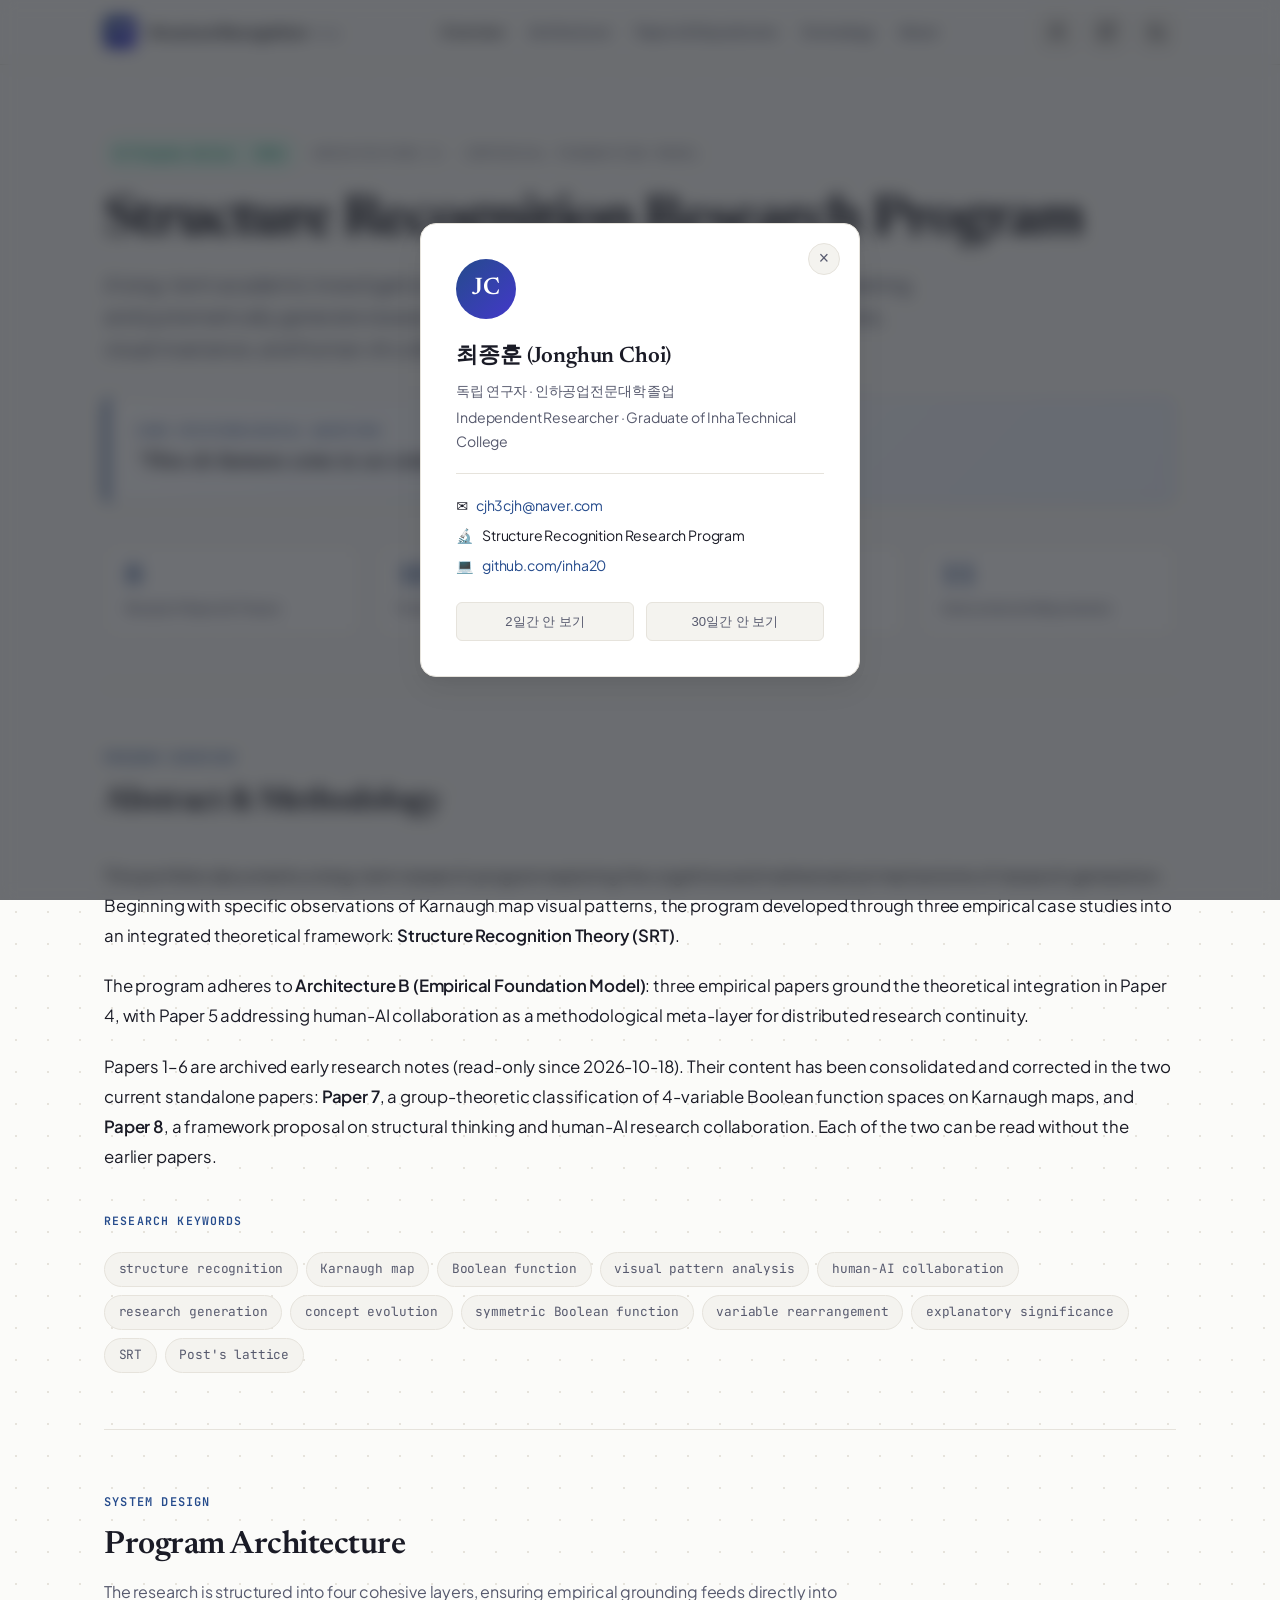
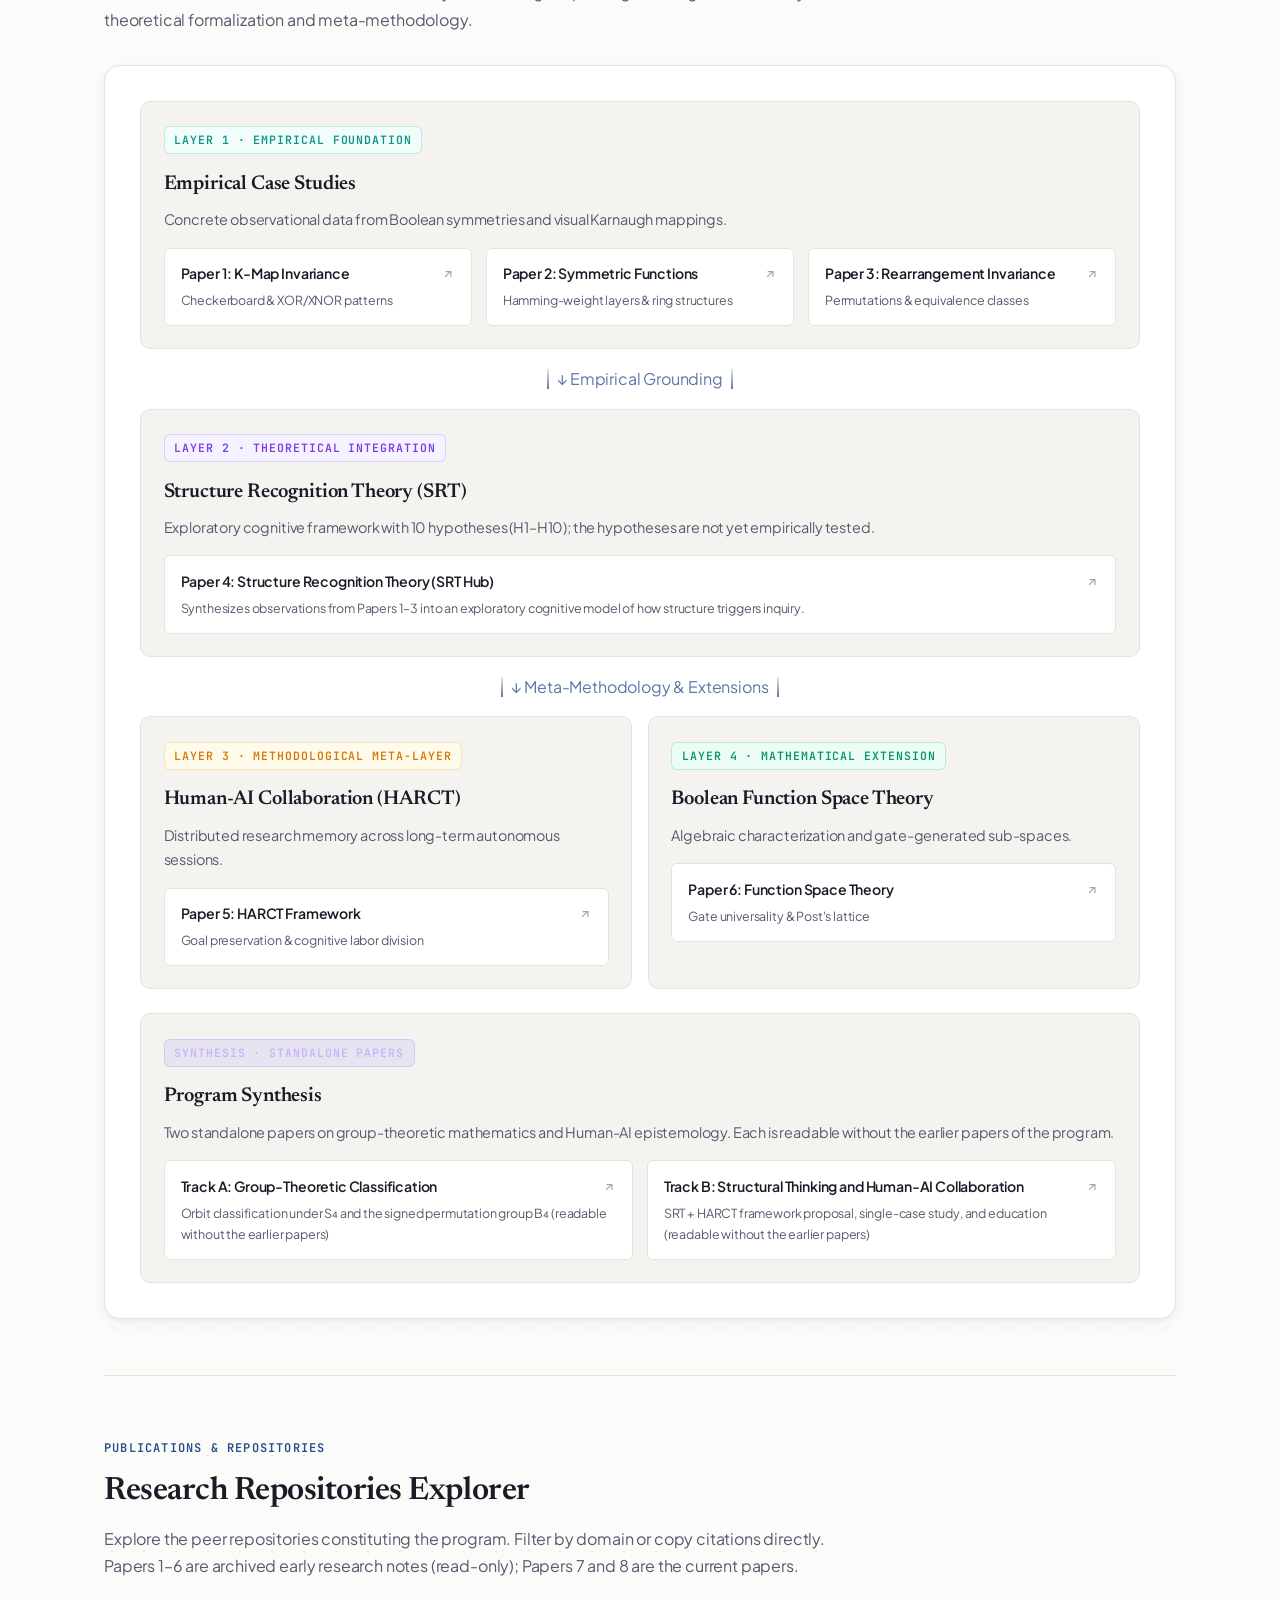
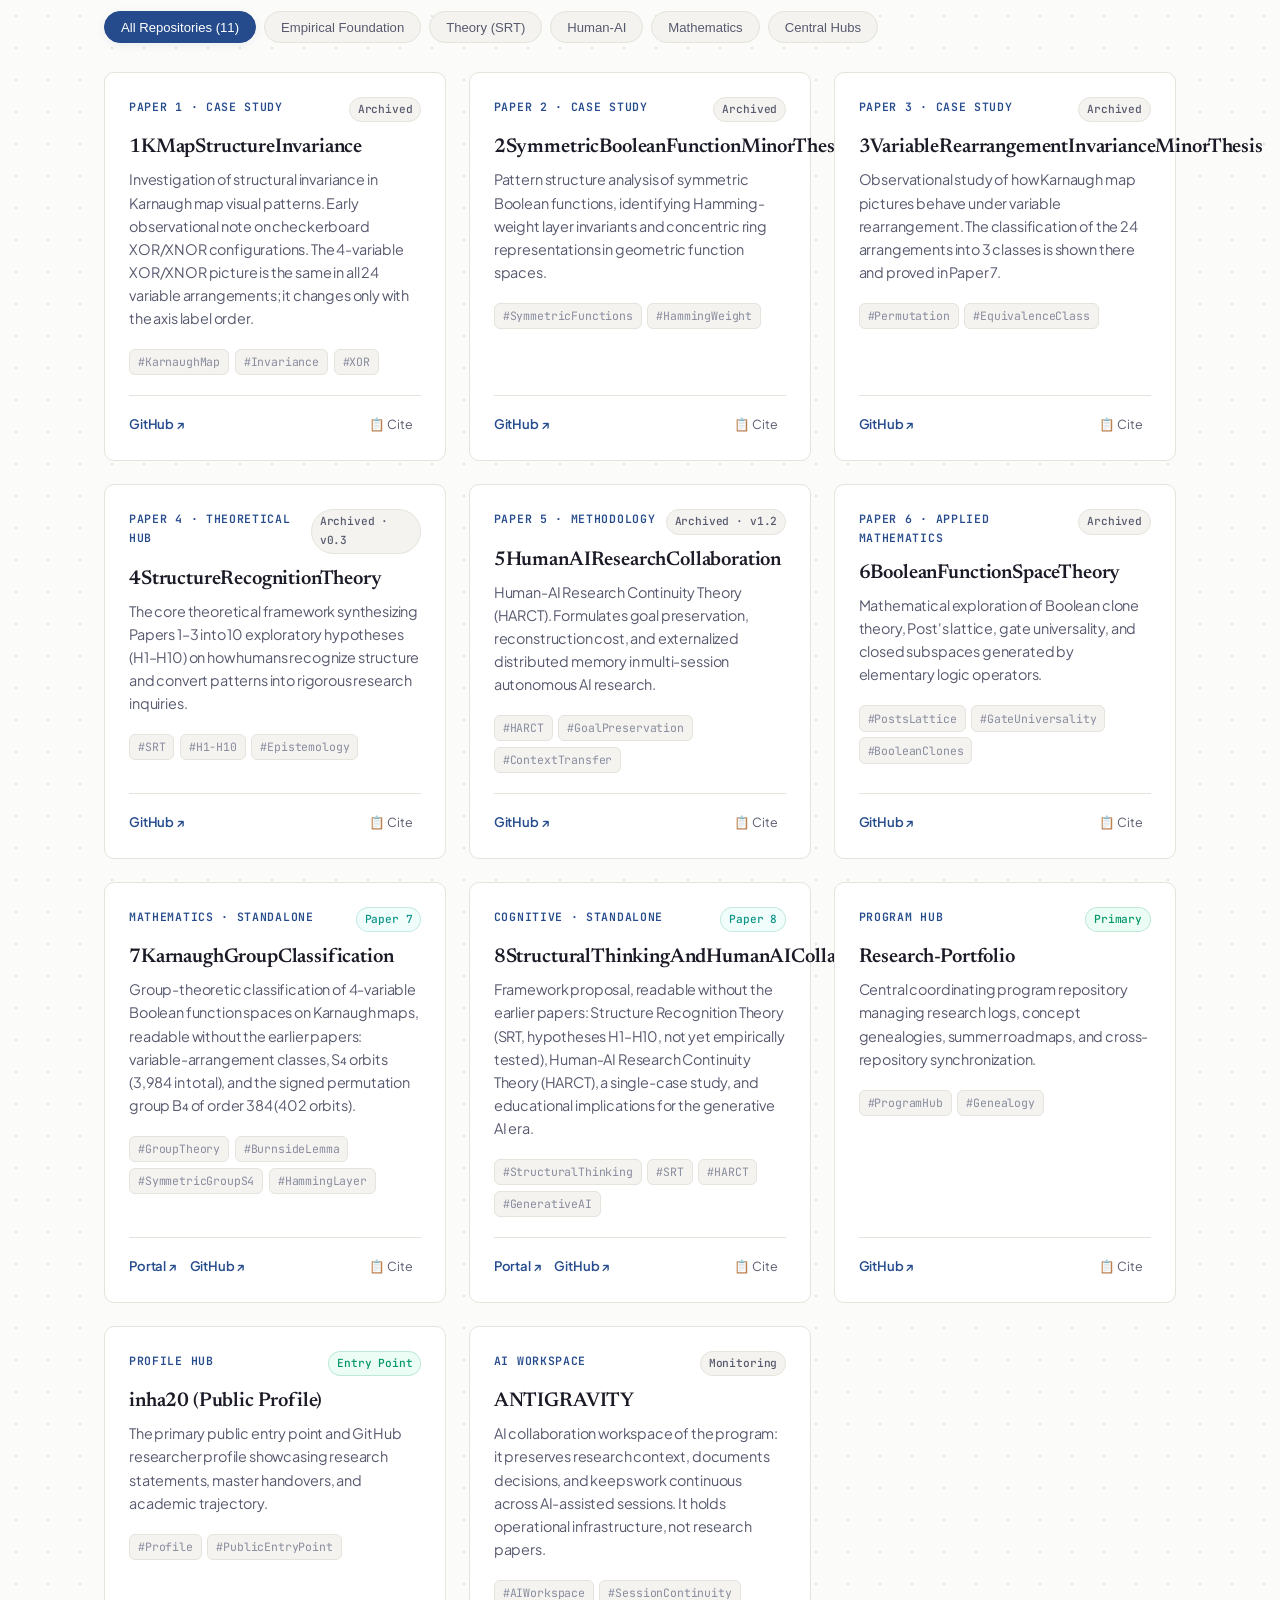
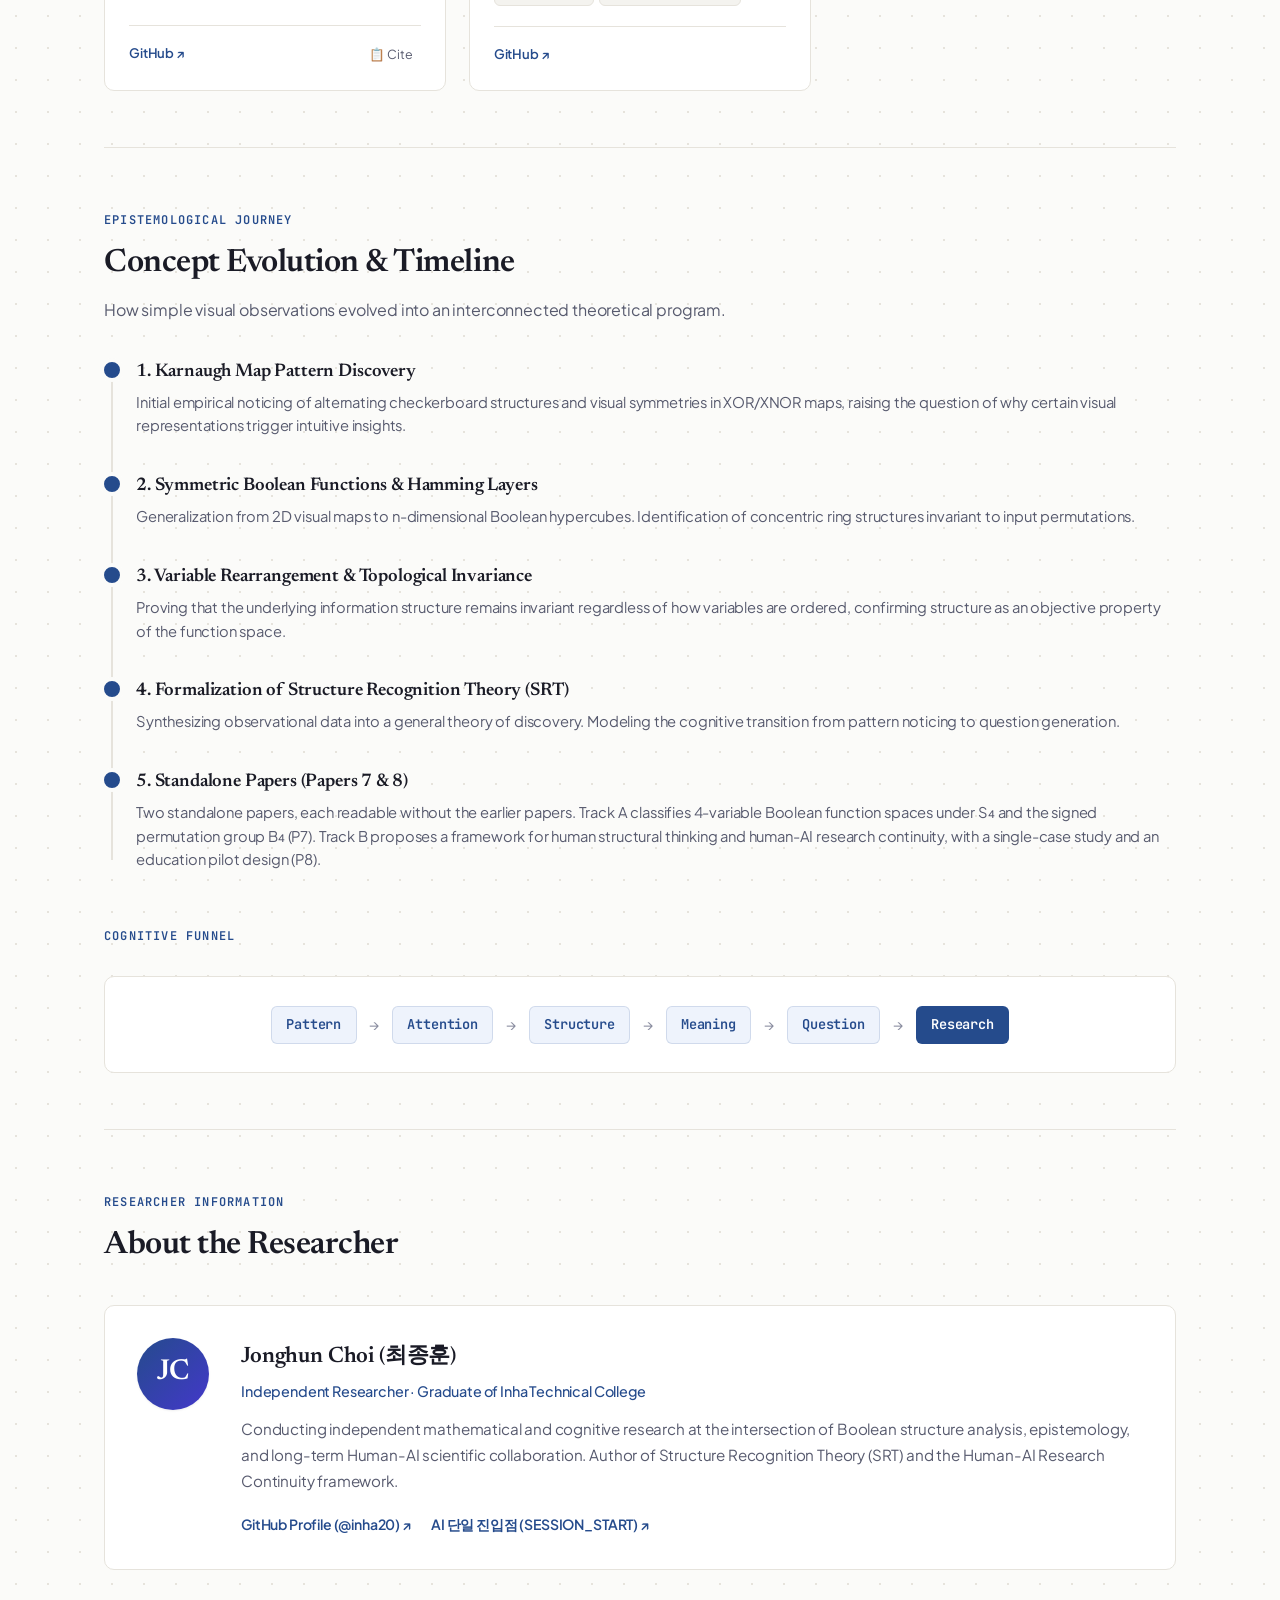
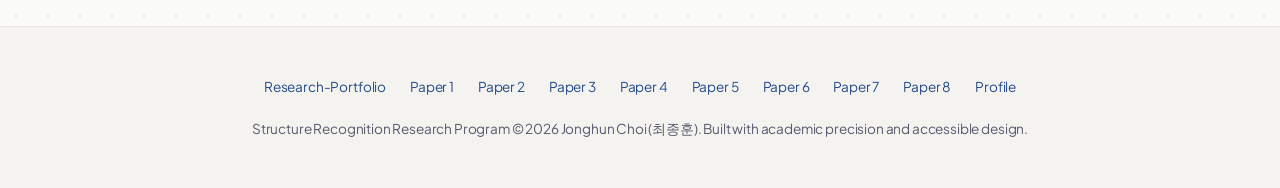
==== commit eaffe616: "docs: Update counts, labels and Cite entries to the current program state Papers 1-6 are archived no" ====
--- a/index.html
+++ b/index.html
@@ -4,7 +4,7 @@
   <meta charset="UTF-8" />
   <meta name="viewport" content="width=device-width, initial-scale=1.0" />
   <title>Structure Recognition Research Program | Research Portfolio</title>
-  <meta name="description" content="Independent research portfolio by Jonghun Choi, a graduate of Inha Technical College. A long-term investigation into how humans discover structure, assign meaning, and generate research questions, covering Papers 1–5 and Structure Recognition Theory (SRT)." />
+  <meta name="description" content="Independent research portfolio by Jonghun Choi, a graduate of Inha Technical College. A long-term investigation into how humans discover structure, assign meaning, and generate research questions, covering Papers 1–8 (Papers 1–6 are archived research notes; Papers 7 and 8 are the current papers) and Structure Recognition Theory (SRT)." />
   <meta name="keywords" content="structure recognition, research portfolio, Karnaugh map, Boolean function, symmetric Boolean function, variable rearrangement invariance, Structure Recognition Theory, SRT, human-AI collaboration, concept evolution, research generation, Inha Technical College, Jonghun Choi" />
 
   <!-- Google Fonts: Newsreader (Editorial Serif), Plus Jakarta Sans (Clean UI), JetBrains Mono (Math/Code) -->
@@ -908,7 +908,8 @@
     @media (max-width: 768px) {
       .hero { padding: 3rem 0 2rem; }
       .nav-links { display: none; }
-      .repo-grid { grid-template-columns: 1fr; }
+      .repo-grid { grid-template-columns: minmax(0, 1fr); }
+      .rc-name { overflow-wrap: anywhere; }
       .arch-visualizer { padding: 1.2rem; }
       .epistemological-quote { font-size: 1.2rem; }
     }
@@ -1121,7 +1122,7 @@
       <!-- Quick Metrics Bar -->
       <div class="metrics-grid">
         <div class="metric-card">
-          <div class="metric-num">6</div>
+          <div class="metric-num">8</div>
           <div class="metric-label">Research Papers & Theses</div>
         </div>
         <div class="metric-card">
@@ -1133,7 +1134,7 @@
           <div class="metric-label">Empirical Case Studies</div>
         </div>
         <div class="metric-card">
-          <div class="metric-num">9</div>
+          <div class="metric-num">11</div>
           <div class="metric-label">Interconnected Repositories</div>
         </div>
       </div>
@@ -1152,6 +1153,9 @@
         </p>
         <p>
           The program adheres to <strong>Architecture B (Empirical Foundation Model)</strong>: three empirical papers ground the theoretical integration in Paper 4, with Paper 5 addressing human-AI collaboration as a methodological meta-layer for distributed research continuity.
+        </p>
+        <p>
+          Papers 1–6 are archived early research notes (read-only since 2026-10-18). Their content has been consolidated and corrected in the two current standalone papers: <strong>Paper 7</strong>, a group-theoretic classification of 4-variable Boolean function spaces on Karnaugh maps, and <strong>Paper 8</strong>, a framework proposal on structural thinking and human-AI research collaboration. Each of the two can be read without the earlier papers.
         </p>
       </div>
 
@@ -1266,12 +1270,12 @@
 
             <!-- Layer 4: Mathematical Domain -->
             <div class="arch-layer">
-              <span class="layer-badge extension">Branch 8 · Mathematical Extension</span>
+              <span class="layer-badge extension">Layer 4 · Mathematical Extension</span>
               <div class="layer-title">Boolean Function Space Theory</div>
               <div class="layer-desc">Algebraic characterization and gate-generated sub-spaces.</div>
               <a class="layer-item-card" href="https://github.com/inha20/6BooleanFunctionSpaceTheory" target="_blank" rel="noopener">
                 <div class="layer-item-name">
-                  Branch 8: Function Space Theory
+                  Paper 6: Function Space Theory
                   <svg viewBox="0 0 24 24" fill="none" stroke="currentColor" stroke-width="2"><path d="M7 17l9.2-9.2M17 17V8H8"/></svg>
                 </div>
                 <div class="layer-item-sub">Gate universality & Post's lattice</div>
@@ -1294,7 +1298,7 @@
               </a>
               <a class="layer-item-card" href="https://github.com/inha20/8StructuralThinkingAndHumanAICollaboration" target="_blank" rel="noopener">
                 <div class="layer-item-name">
-                  Track B: AI Era Structural Thinking
+                  Track B: Structural Thinking and Human-AI Collaboration
                   <svg viewBox="0 0 24 24" fill="none" stroke="currentColor" stroke-width="2"><path d="M7 17l9.2-9.2M17 17V8H8"/></svg>
                 </div>
                 <div class="layer-item-sub">SRT + HARCT framework proposal, single-case study, and education (readable without the earlier papers)</div>
@@ -1318,11 +1322,11 @@
 
       <!-- Filter Controls -->
       <div class="filter-bar">
-        <button class="filter-btn active" data-filter="all">All Repositories (10)</button>
+        <button class="filter-btn active" data-filter="all">All Repositories (11)</button>
         <button class="filter-btn" data-filter="empirical">Empirical Foundation</button>
         <button class="filter-btn" data-filter="theory">Theory (SRT)</button>
         <button class="filter-btn" data-filter="methodology">Human-AI</button>
-        <button class="filter-btn" data-filter="math">Applied Math</button>
+        <button class="filter-btn" data-filter="math">Mathematics</button>
         <button class="filter-btn" data-filter="hub">Central Hubs</button>
       </div>
 
@@ -1352,7 +1356,7 @@
                 GitHub ↗
               </a>
             </div>
-            <button class="copy-cite-btn" data-bibtex="@misc{choi2026kmap, title={Structural Invariance of Karnaugh Map Checkerboard Patterns}, author={Choi, Jonghun}, year={2026}}">
+            <button class="copy-cite-btn" data-bibtex="@misc{choi2026kmap,&#10;  author = {Choi, Jonghun},&#10;  title = {생성형 AI 시대에서 인간 구조적 사고의 교육적 의미: 생성형 AI 언어 생성 구조와 카르노맵 시각적 패턴 해석 사례를 중심으로},&#10;  year = {2026},&#10;  url = {https://github.com/inha20/1KMapStructureInvariance}&#10;}">
               <span>📋 Cite</span>
             </button>
           </div>
@@ -1380,7 +1384,7 @@
                 GitHub ↗
               </a>
             </div>
-            <button class="copy-cite-btn" data-bibtex="@misc{choi2026symmetric, title={Pattern Structure of Symmetric Boolean Functions}, author={Choi, Jonghun}, year={2026}}">
+            <button class="copy-cite-btn" data-bibtex="@misc{choi2026symmetric,&#10;  author = {Choi, Jonghun},&#10;  title = {카르노맵의 시각적 패턴과 Boolean 공간 구조의 대응 관계 연구},&#10;  year = {2026},&#10;  url = {https://github.com/inha20/2SymmetricBooleanFunctionMinorThesis}&#10;}">
               <span>📋 Cite</span>
             </button>
           </div>
@@ -1408,7 +1412,7 @@
                 GitHub ↗
               </a>
             </div>
-            <button class="copy-cite-btn" data-bibtex="@misc{choi2026rearrangement, title={Invariance Under Variable Rearrangement in Boolean Functions}, author={Choi, Jonghun}, year={2026}}">
+            <button class="copy-cite-btn" data-bibtex="@misc{choi2026rearrangement,&#10;  author = {Choi, Jonghun},&#10;  title = {Variable-Rearrangement-Based Interpretation of Karnaugh Map Patterns},&#10;  year = {2026},&#10;  url = {https://github.com/inha20/3VariableRearrangementInvarianceMinorThesis}&#10;}">
               <span>📋 Cite</span>
             </button>
           </div>
@@ -1437,7 +1441,7 @@
                 GitHub ↗
               </a>
             </div>
-            <button class="copy-cite-btn" data-bibtex="@misc{choi2026srt, title={Structure Recognition Theory: A Cognitive Framework for Research Generation}, author={Choi, Jonghun}, year={2026}}">
+            <button class="copy-cite-btn" data-bibtex="@misc{choi2026srt,&#10;  author = {Choi, Jonghun},&#10;  title = {Structure Recognition Theory (SRT)},&#10;  year = {2026},&#10;  url = {https://github.com/inha20/4StructureRecognitionTheory}&#10;}">
               <span>📋 Cite</span>
             </button>
           </div>
@@ -1466,17 +1470,17 @@
                 GitHub ↗
               </a>
             </div>
-            <button class="copy-cite-btn" data-bibtex="@misc{choi2026harct, title={Human-AI Research Continuity Theory (HARCT)}, author={Choi, Jonghun}, year={2026}}">
+            <button class="copy-cite-btn" data-bibtex="@misc{choi2026harct,&#10;  author = {Choi, Jonghun},&#10;  title = {Human-AI Research Continuity Theory (HARCT)},&#10;  year = {2026},&#10;  url = {https://github.com/inha20/5HumanAIResearchCollaboration}&#10;}">
               <span>📋 Cite</span>
             </button>
           </div>
         </article>
 
-        <!-- Branch 8 -->
+        <!-- Paper 6 -->
         <article class="repo-card" data-category="math">
           <div>
             <div class="rc-header">
-              <span class="rc-role-tag">Branch 8 · Applied Mathematics</span>
+              <span class="rc-role-tag">Paper 6 · Applied Mathematics</span>
               <span class="rc-status-pill">Archived</span>
             </div>
             <h3 class="rc-name">6BooleanFunctionSpaceTheory</h3>
@@ -1495,14 +1499,14 @@
                 GitHub ↗
               </a>
             </div>
-            <button class="copy-cite-btn" data-bibtex="@misc{choi2026functionspace, title={Boolean Function Space Theory and Gate Universality}, author={Choi, Jonghun}, year={2026}}">
+            <button class="copy-cite-btn" data-bibtex="@misc{choi2026boolean,&#10;  author = {Choi, Jonghun},&#10;  title = {Boolean Function Space Theory: Gate-Generated Function Spaces, Karnaugh Map Geometry, and Structural Classification},&#10;  year = {2026},&#10;  url = {https://github.com/inha20/6BooleanFunctionSpaceTheory}&#10;}">
               <span>📋 Cite</span>
             </button>
           </div>
         </article>
 
         <!-- Paper 7 (Karnaugh Group Classification) -->
-        <article class="repo-card" data-category="theory">
+        <article class="repo-card" data-category="math">
           <div>
             <div class="rc-header">
               <span class="rc-role-tag">Mathematics · Standalone</span>
@@ -1528,7 +1532,7 @@
                 GitHub ↗
               </a>
             </div>
-            <button class="copy-cite-btn" data-bibtex="@misc{choi2026grouptheory, title={Group-Theoretic Classification of 4-Variable Boolean Function Spaces on Karnaugh Maps}, author={Choi, Jonghun}, year={2026}}">
+            <button class="copy-cite-btn" data-bibtex="@misc{choi2026grouptheory,&#10;  author       = {Choi, Jonghun},&#10;  title        = {Group-Theoretic Classification of 4-Variable Boolean Function Spaces on Karnaugh Maps},&#10;  howpublished = {Independent Mathematics Research Program Preprint},&#10;  year      = {2026},&#10;  url       = {https://github.com/inha20/7KarnaughGroupClassification}&#10;}">
               <span>📋 Cite</span>
             </button>
           </div>
@@ -1561,7 +1565,7 @@
                 GitHub ↗
               </a>
             </div>
-            <button class="copy-cite-btn" data-bibtex="@misc{choi2026structuralthinking, title={Structural Thinking and Human-AI Research Collaboration in the Generative AI Era}, author={Choi, Jonghun}, year={2026}}">
+            <button class="copy-cite-btn" data-bibtex="@misc{choi2026structuralthinking,&#10;  author       = {Choi, Jonghun},&#10;  title        = {Structural Thinking and Human-AI Research Collaboration in the Generative AI Era: A Framework Proposal, a Case Study, and Educational Implications},&#10;  howpublished = {Independent Interdisciplinary Research Program Preprint},&#10;  year      = {2026},&#10;  url       = {https://github.com/inha20/8StructuralThinkingAndHumanAICollaboration}&#10;}">
               <span>📋 Cite</span>
             </button>
           </div>
@@ -1620,6 +1624,31 @@
             <button class="copy-cite-btn" data-bibtex="@misc{choi2026profile, title={Jonghun Choi Academic Profile and Public Entry Point}, author={Choi, Jonghun}, year={2026}}">
               <span>📋 Cite</span>
             </button>
+          </div>
+        </article>
+
+        <!-- ANTIGRAVITY AI Workspace -->
+        <article class="repo-card" data-category="methodology">
+          <div>
+            <div class="rc-header">
+              <span class="rc-role-tag">AI Workspace</span>
+              <span class="rc-status-pill">Monitoring</span>
+            </div>
+            <h3 class="rc-name">ANTIGRAVITY</h3>
+            <p class="rc-desc">
+              AI collaboration workspace of the program: it preserves research context, documents decisions, and keeps work continuous across AI-assisted sessions. It holds operational infrastructure, not research papers.
+            </p>
+            <div class="rc-tags">
+              <span class="rc-tag">#AIWorkspace</span>
+              <span class="rc-tag">#SessionContinuity</span>
+            </div>
+          </div>
+          <div class="rc-footer">
+            <div class="rc-links">
+              <a href="https://github.com/inha20/ANTIGRAVITY" target="_blank" rel="noopener" class="rc-link-btn">
+                GitHub ↗
+              </a>
+            </div>
           </div>
         </article>
 
@@ -1719,7 +1748,7 @@
       <div class="author-card">
         <div class="author-avatar">JC</div>
         <div class="author-info">
-          <h3>Choi Jonghun</h3>
+          <h3>Jonghun Choi (최종훈)</h3>
           <div class="author-title">Independent Researcher · Graduate of Inha Technical College</div>
           <p class="author-bio">
             Conducting independent mathematical and cognitive research at the intersection of Boolean structure analysis, epistemology, and long-term Human-AI scientific collaboration. Author of Structure Recognition Theory (SRT) and the Human-AI Research Continuity framework.
@@ -1744,13 +1773,13 @@
         <a href="https://github.com/inha20/3VariableRearrangementInvarianceMinorThesis">Paper 3</a>
         <a href="https://github.com/inha20/4StructureRecognitionTheory">Paper 4</a>
         <a href="https://github.com/inha20/5HumanAIResearchCollaboration">Paper 5</a>
-        <a href="https://github.com/inha20/6BooleanFunctionSpaceTheory">Branch 8</a>
+        <a href="https://github.com/inha20/6BooleanFunctionSpaceTheory">Paper 6</a>
         <a href="https://github.com/inha20/7KarnaughGroupClassification">Paper 7</a>
         <a href="https://github.com/inha20/8StructuralThinkingAndHumanAICollaboration">Paper 8</a>
         <a href="https://github.com/inha20/inha20">Profile</a>
       </div>
       <div>
-        Structure Recognition Research Program © 2026 Jonghun Choi. Built with academic precision and accessible design.
+        Structure Recognition Research Program © 2026 Jonghun Choi (최종훈). Built with academic precision and accessible design.
       </div>
     </div>
   </footer>
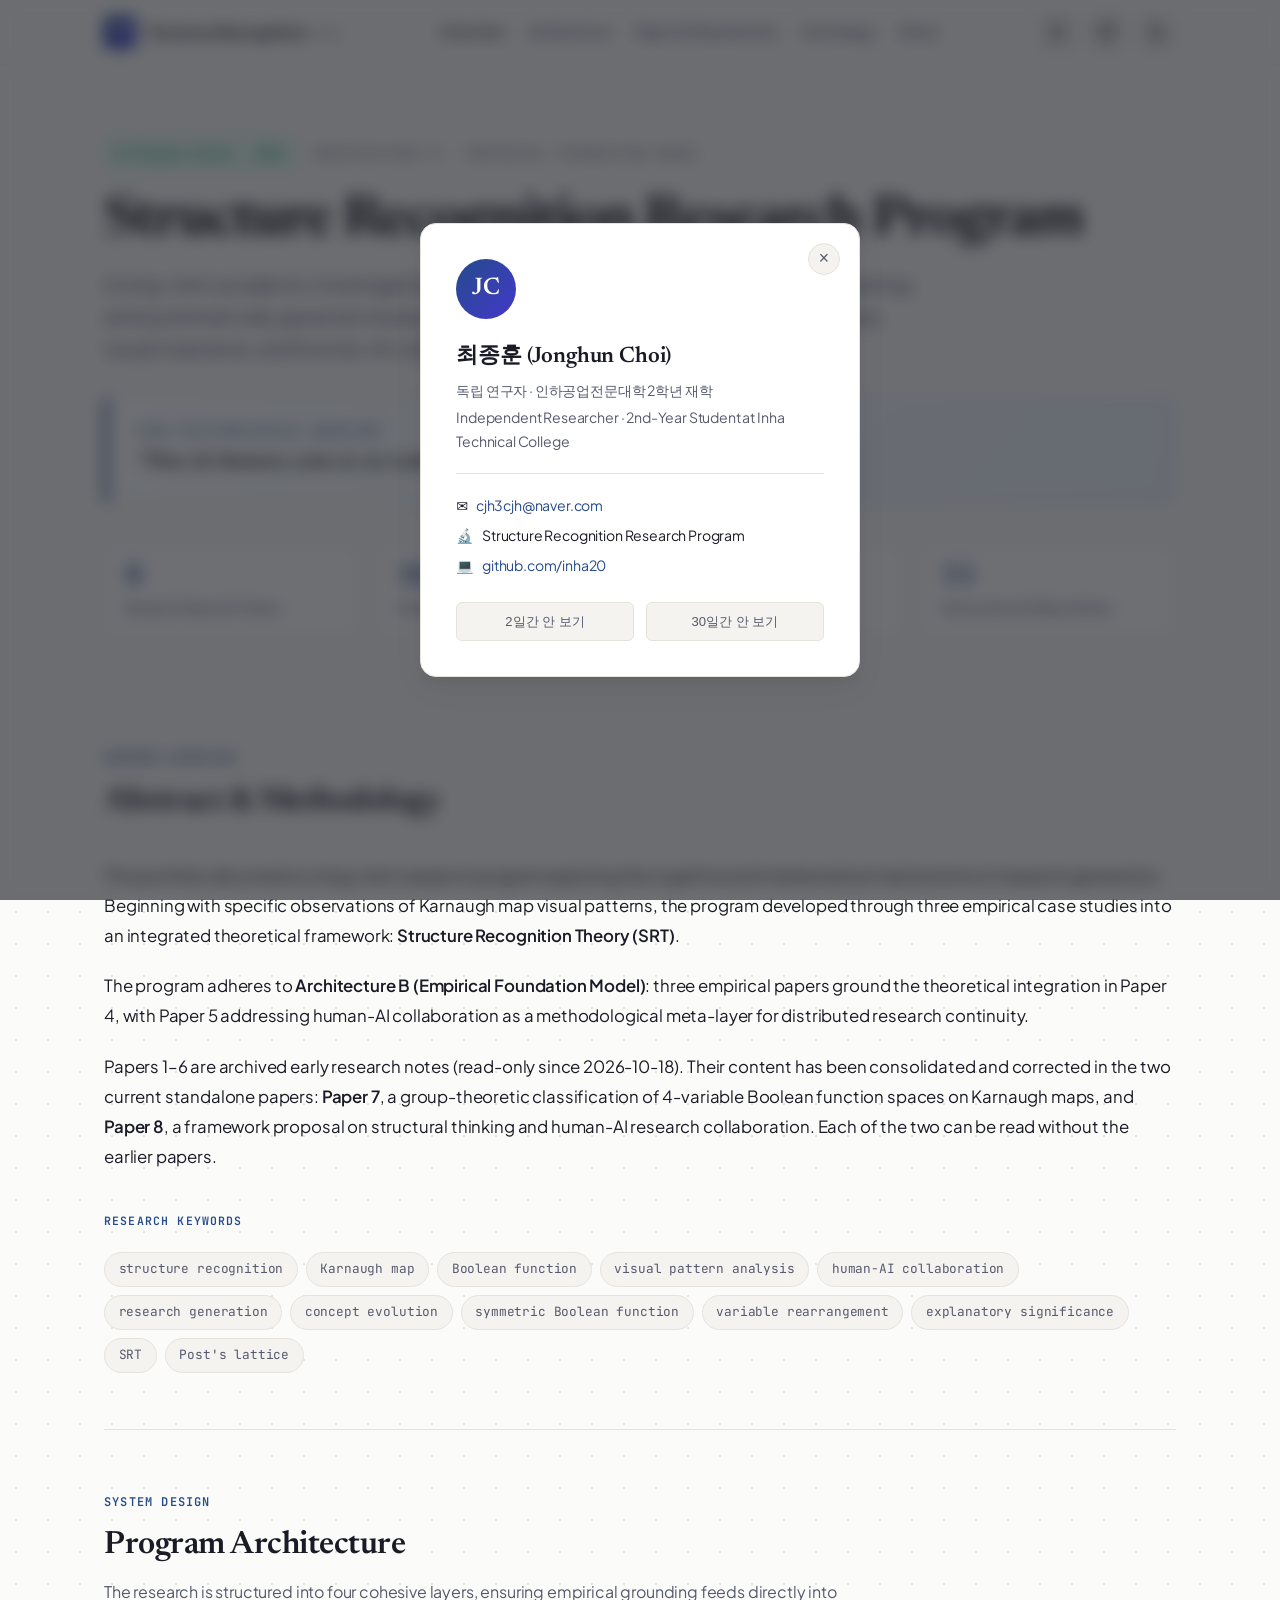
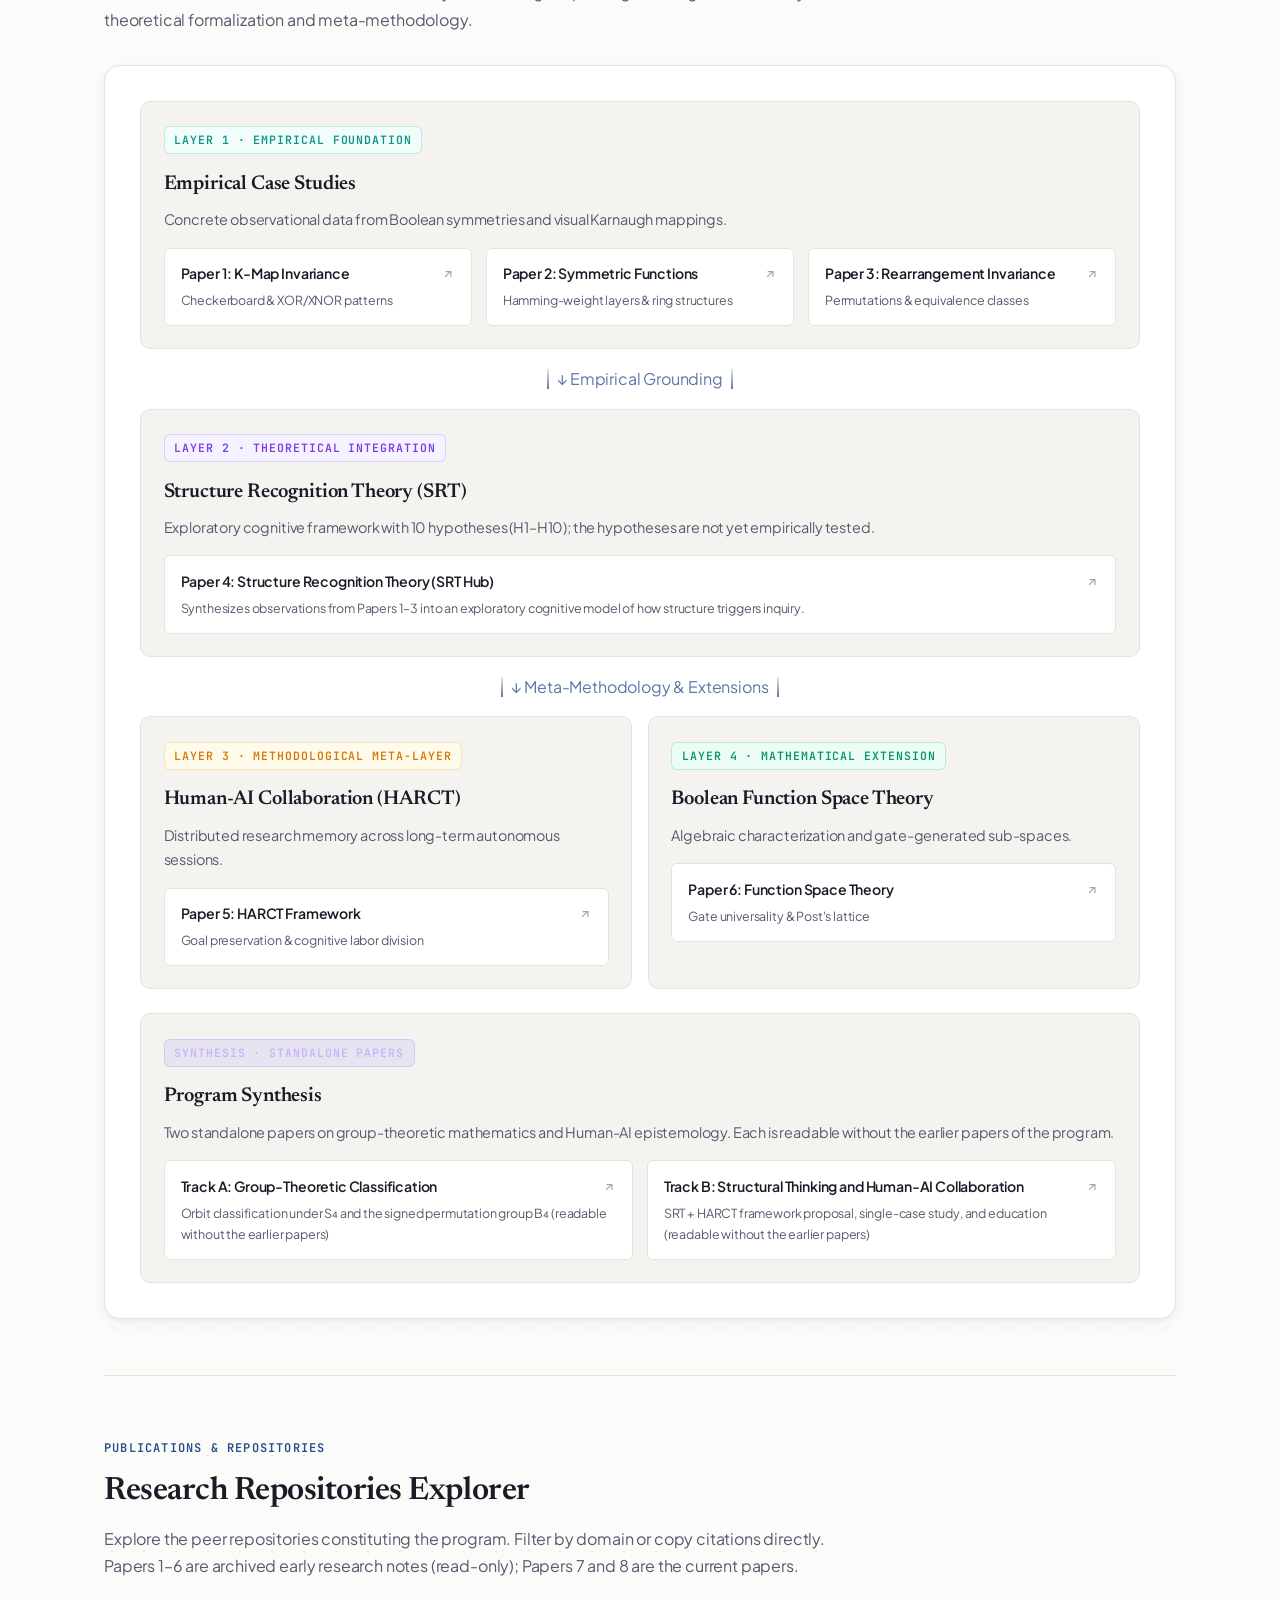
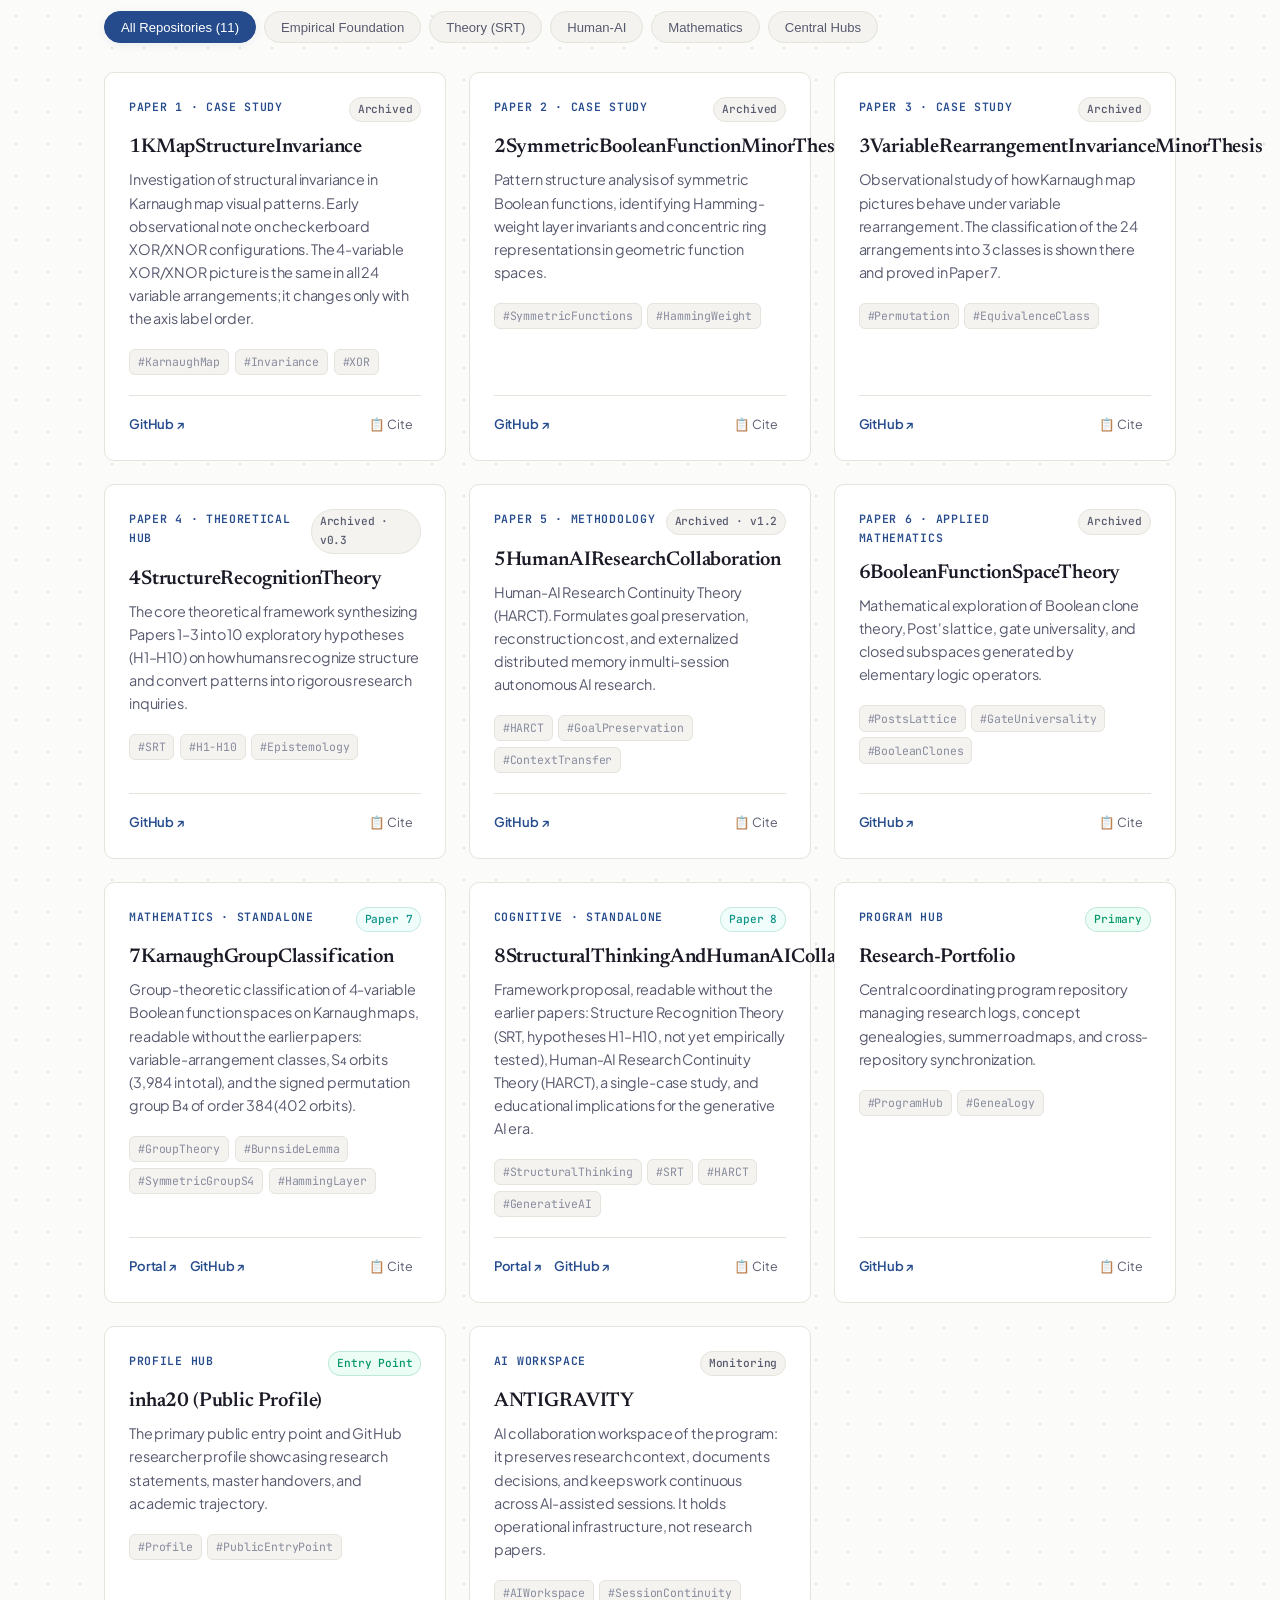
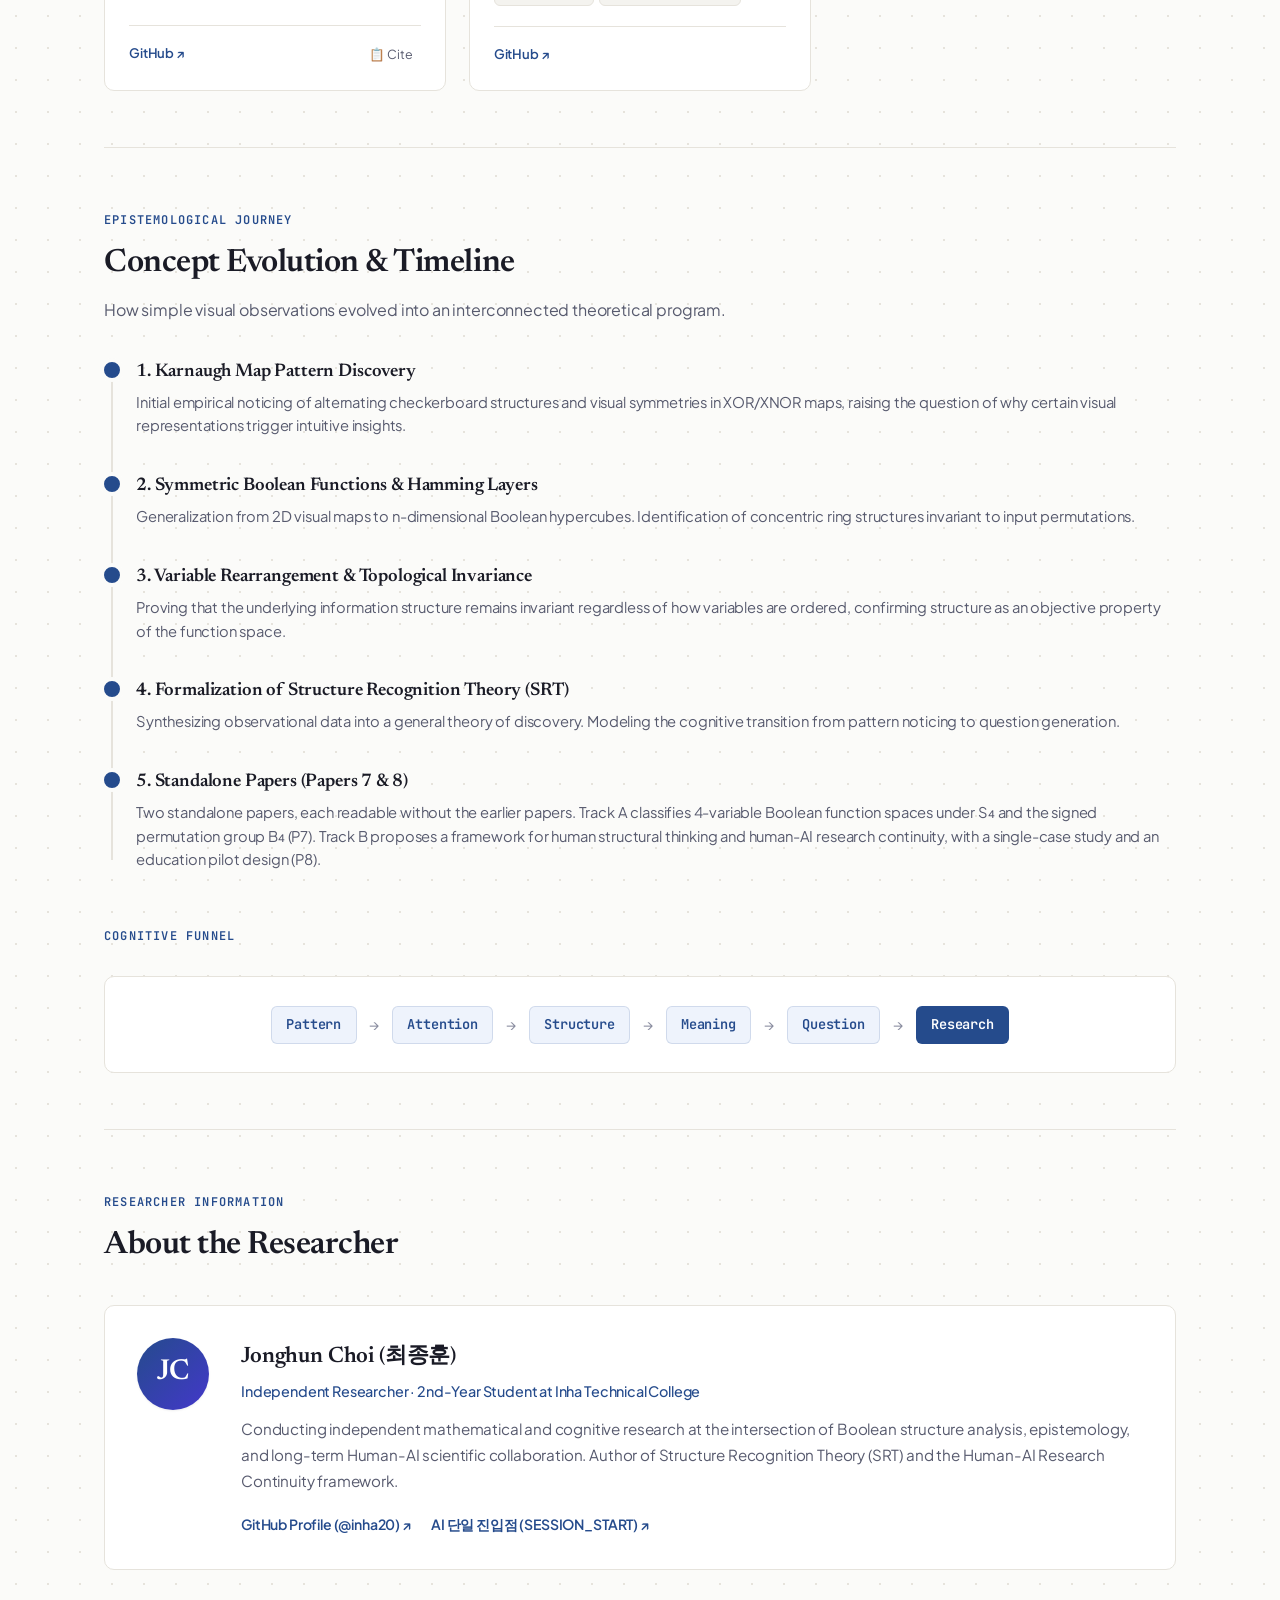
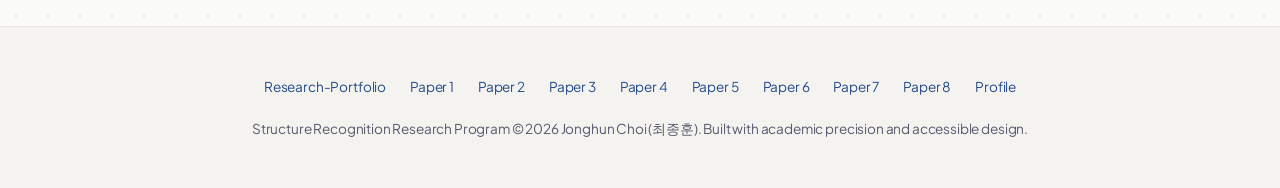
==== commit 08ff2ba4: "docs: Correct the affiliation from graduate to 2nd-year student of Inha Technical College Co-Authore" ====
--- a/index.html
+++ b/index.html
@@ -4,7 +4,7 @@
   <meta charset="UTF-8" />
   <meta name="viewport" content="width=device-width, initial-scale=1.0" />
   <title>Structure Recognition Research Program | Research Portfolio</title>
-  <meta name="description" content="Independent research portfolio by Jonghun Choi, a graduate of Inha Technical College. A long-term investigation into how humans discover structure, assign meaning, and generate research questions, covering Papers 1–8 (Papers 1–6 are archived research notes; Papers 7 and 8 are the current papers) and Structure Recognition Theory (SRT)." />
+  <meta name="description" content="Independent research portfolio by Jonghun Choi, a second-year student at Inha Technical College. A long-term investigation into how humans discover structure, assign meaning, and generate research questions, covering Papers 1–8 (Papers 1–6 are archived research notes; Papers 7 and 8 are the current papers) and Structure Recognition Theory (SRT)." />
   <meta name="keywords" content="structure recognition, research portfolio, Karnaugh map, Boolean function, symmetric Boolean function, variable rearrangement invariance, Structure Recognition Theory, SRT, human-AI collaboration, concept evolution, research generation, Inha Technical College, Jonghun Choi" />
 
   <!-- Google Fonts: Newsreader (Editorial Serif), Plus Jakarta Sans (Clean UI), JetBrains Mono (Math/Code) -->
@@ -1040,8 +1040,8 @@
       <button id="popup-close" aria-label="닫기">×</button>
       <div class="popup-avatar">JC</div>
       <h3 class="popup-name">최종훈 (Jonghun Choi)</h3>
-      <p class="popup-affil">독립 연구자 · 인하공업전문대학 졸업</p>
-      <p class="popup-affil">Independent Researcher · Graduate of Inha Technical College</p>
+      <p class="popup-affil">독립 연구자 · 인하공업전문대학 2학년 재학</p>
+      <p class="popup-affil">Independent Researcher · 2nd-Year Student at Inha Technical College</p>
       <hr class="popup-sep">
       <p class="popup-row">
         <span>✉</span> <a href="mailto:cjh3cjh@naver.com">cjh3cjh@naver.com</a>
@@ -1499,7 +1499,7 @@
                 GitHub ↗
               </a>
             </div>
-            <button class="copy-cite-btn" data-bibtex="@misc{choi2026boolean,&#10;  author = {Choi, Jonghun},&#10;  title = {Boolean Function Space Theory: Gate-Generated Function Spaces, Karnaugh Map Geometry, and Structural Classification},&#10;  year = {2026},&#10;  url = {https://github.com/inha20/6BooleanFunctionSpaceTheory}&#10;}">
+            <button class="copy-cite-btn" data-bibtex="@misc{choi2026boolean,&#10;  author = {Choi, Jonghun},&#10;  title = {Boolean Function Space and S4 Group Classification with Connections to Structure Recognition Theory},&#10;  year = {2026},&#10;  url = {https://github.com/inha20/6BooleanFunctionSpaceTheory}&#10;}">
               <span>📋 Cite</span>
             </button>
           </div>
@@ -1532,7 +1532,7 @@
                 GitHub ↗
               </a>
             </div>
-            <button class="copy-cite-btn" data-bibtex="@misc{choi2026grouptheory,&#10;  author       = {Choi, Jonghun},&#10;  title        = {Group-Theoretic Classification of 4-Variable Boolean Function Spaces on Karnaugh Maps},&#10;  howpublished = {Independent Mathematics Research Program Preprint},&#10;  year      = {2026},&#10;  url       = {https://github.com/inha20/7KarnaughGroupClassification}&#10;}">
+            <button class="copy-cite-btn" data-bibtex="@misc{choi2026karnaughgroupclassification,&#10;  author       = {Choi, Jonghun},&#10;  title        = {Group-Theoretic Classification of 4-Variable Boolean Function Spaces on Karnaugh Maps},&#10;  howpublished = {Independent Mathematics Research Program Preprint},&#10;  year      = {2026},&#10;  url       = {https://github.com/inha20/7KarnaughGroupClassification}&#10;}">
               <span>📋 Cite</span>
             </button>
           </div>
@@ -1749,7 +1749,7 @@
         <div class="author-avatar">JC</div>
         <div class="author-info">
           <h3>Jonghun Choi (최종훈)</h3>
-          <div class="author-title">Independent Researcher · Graduate of Inha Technical College</div>
+          <div class="author-title">Independent Researcher · 2nd-Year Student at Inha Technical College</div>
           <p class="author-bio">
             Conducting independent mathematical and cognitive research at the intersection of Boolean structure analysis, epistemology, and long-term Human-AI scientific collaboration. Author of Structure Recognition Theory (SRT) and the Human-AI Research Continuity framework.
           </p>
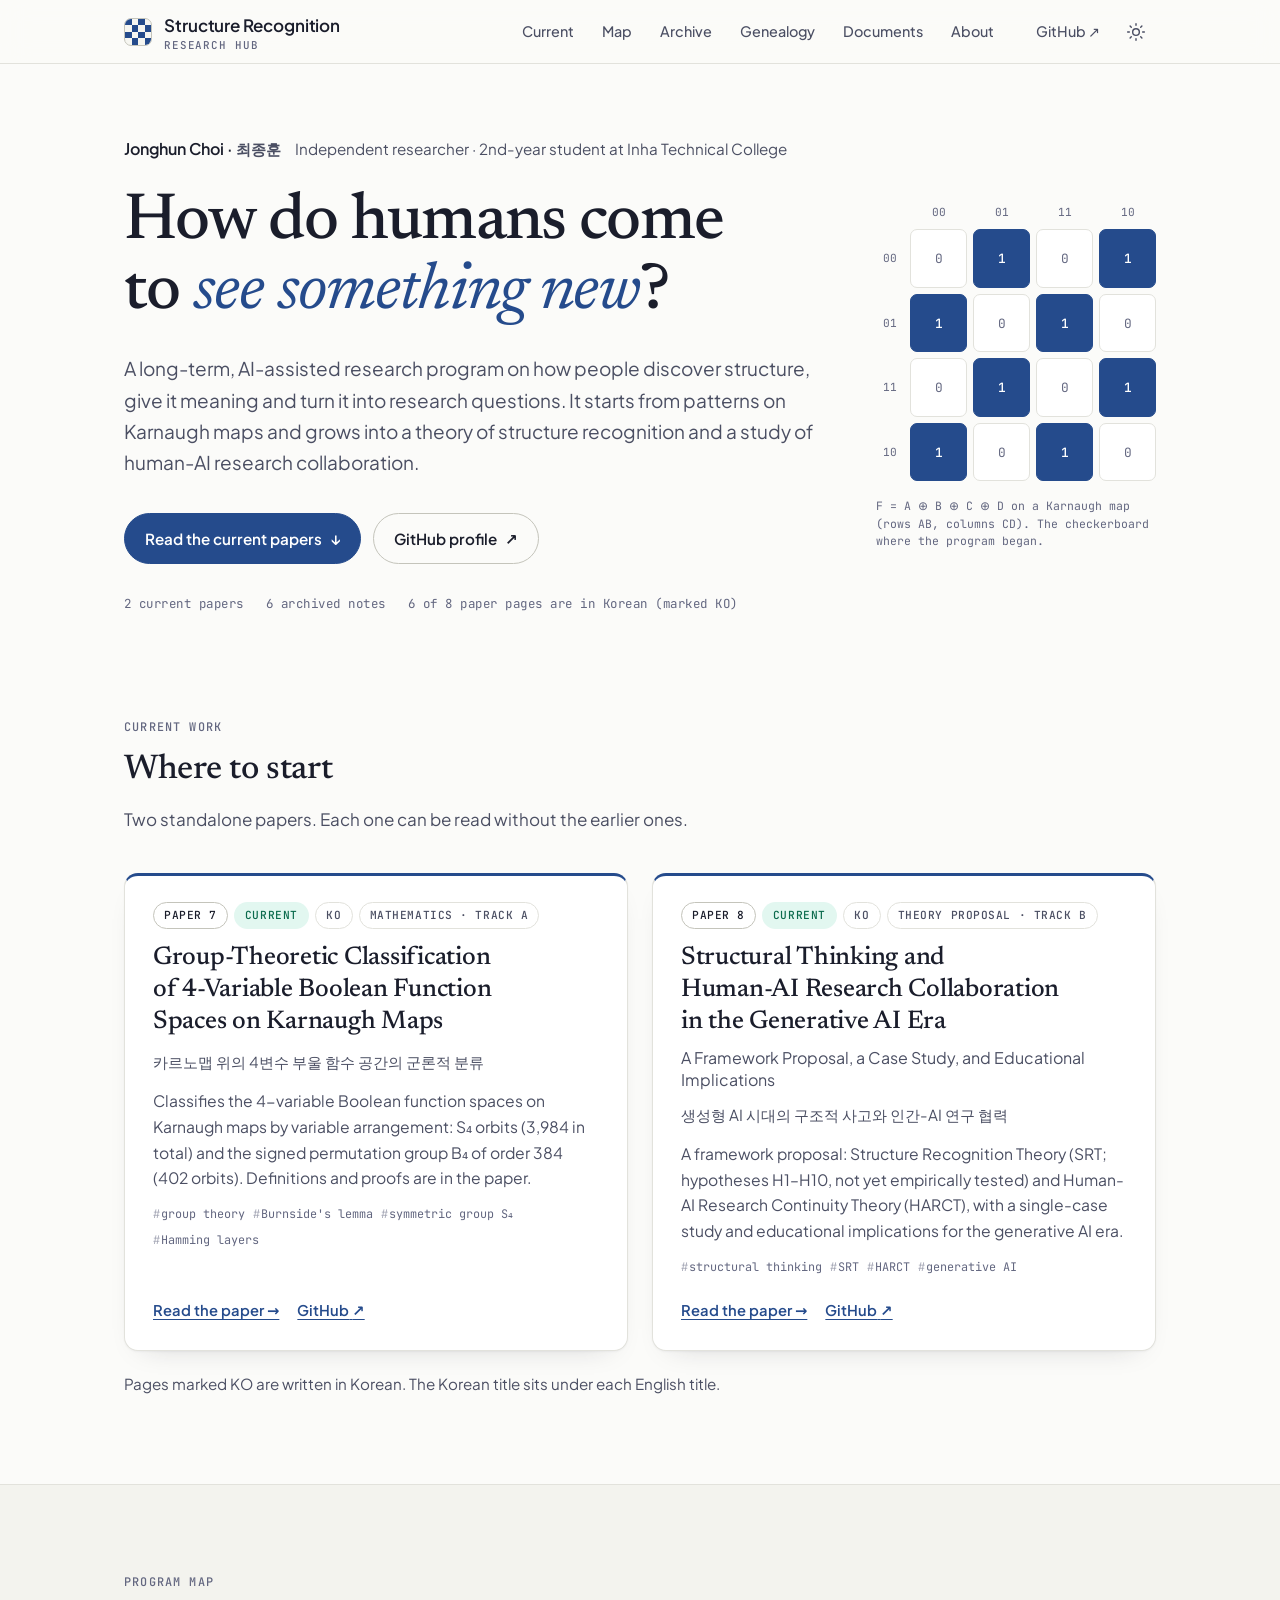
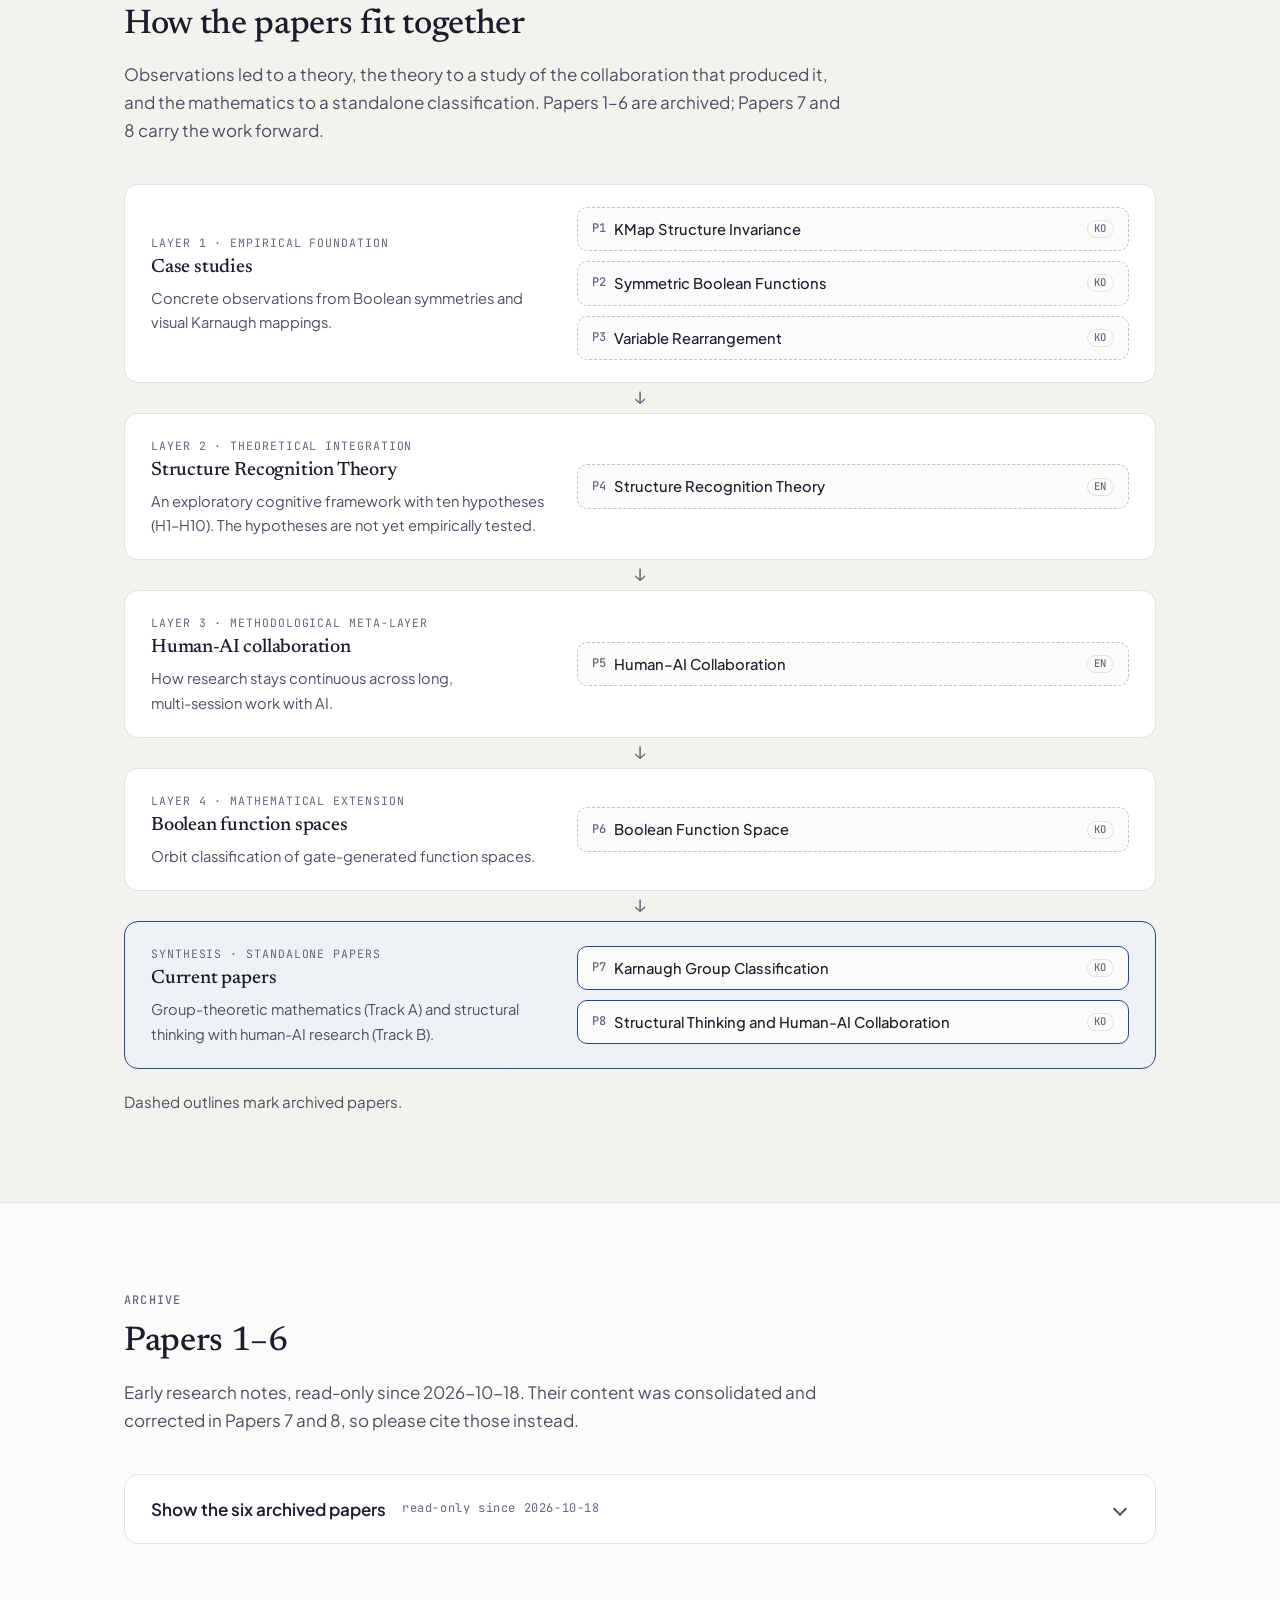
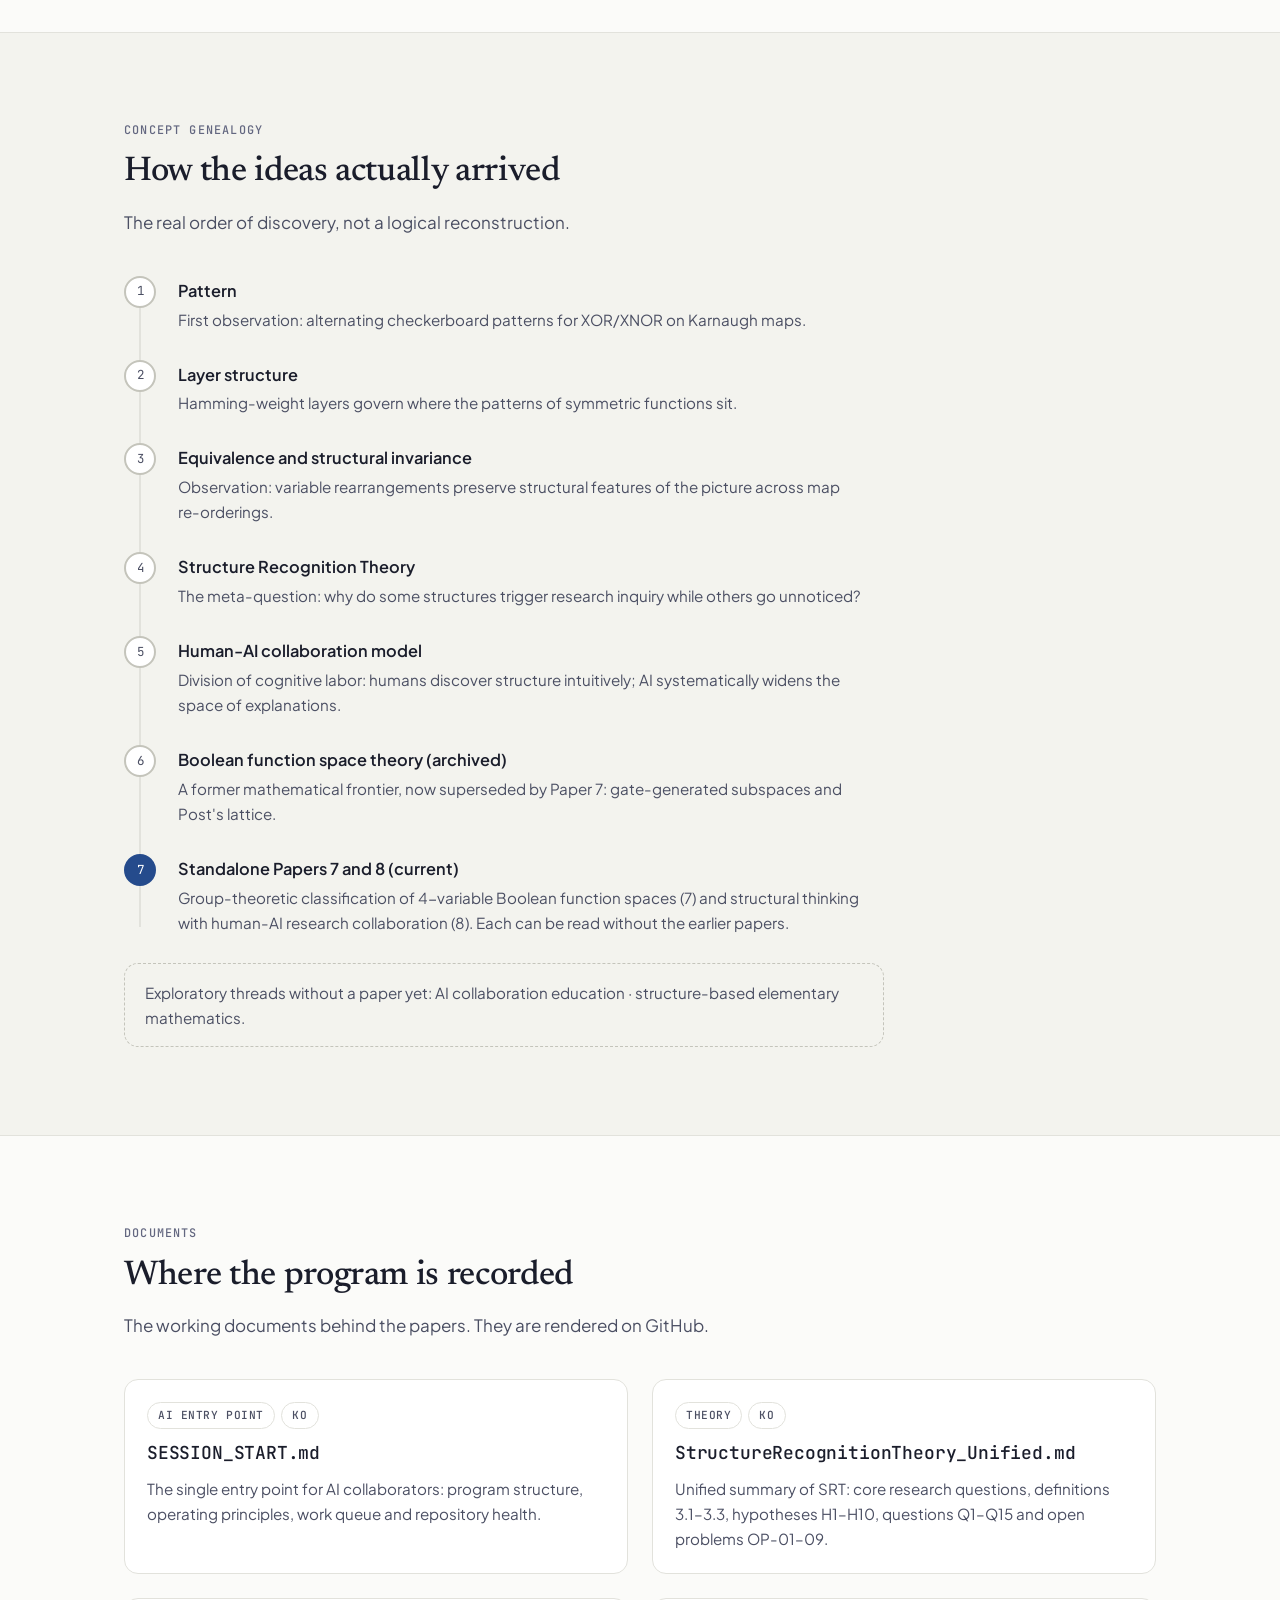
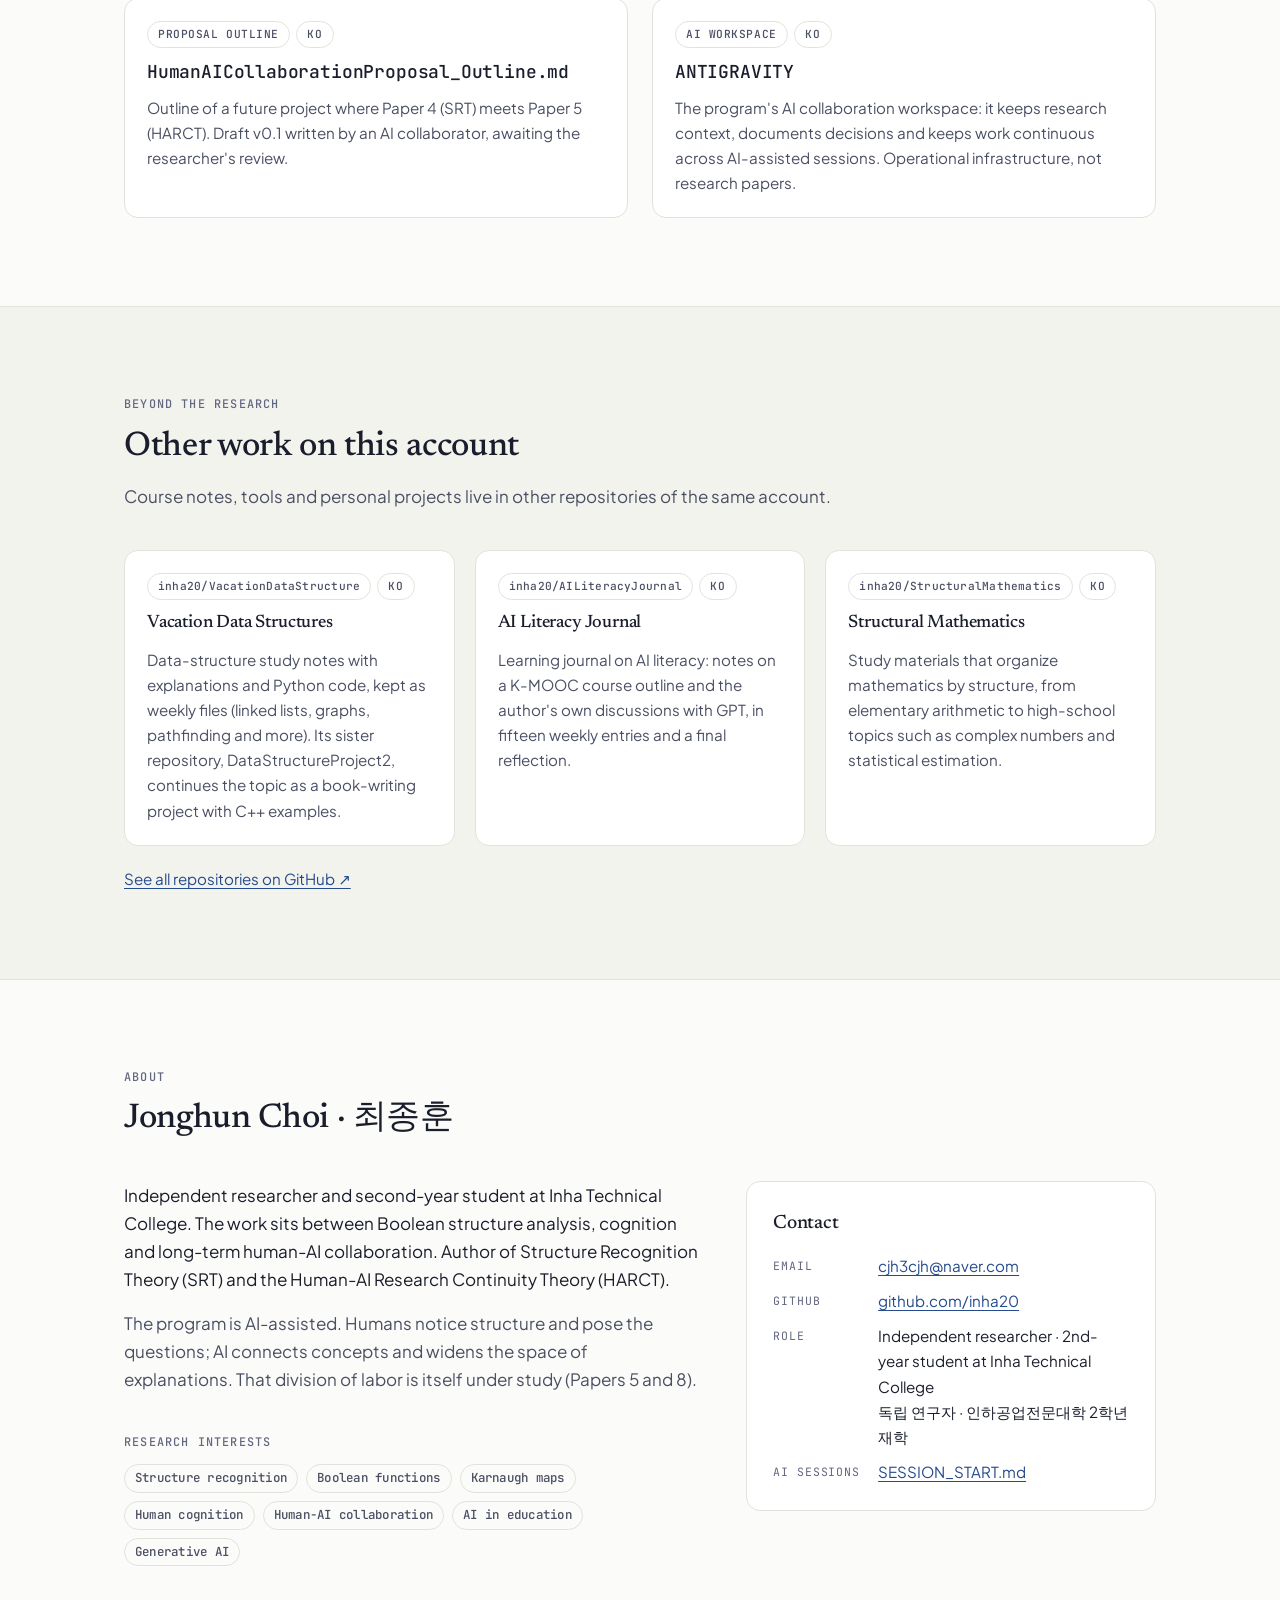
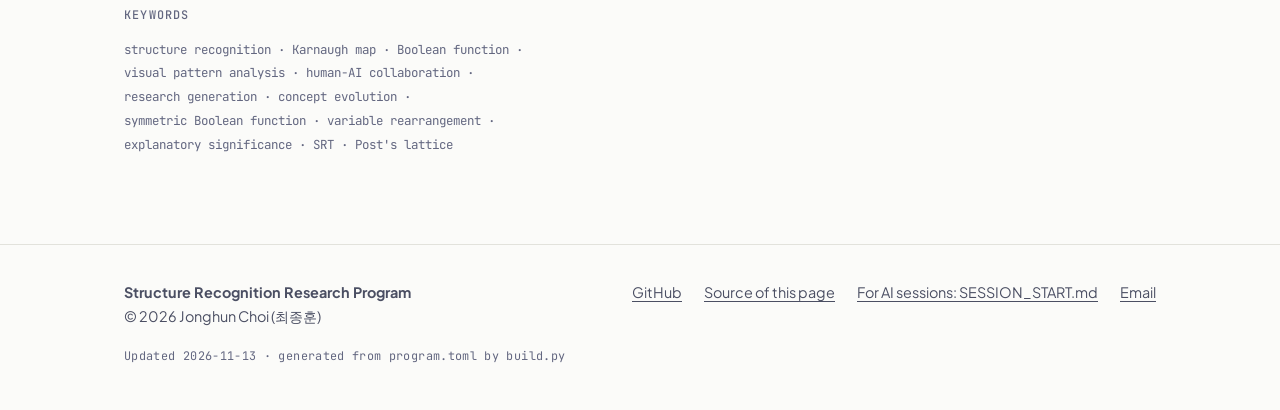
==== commit 88764581: "feat: rebuild the hub as the single entry point for the research program The page is now generated f" ====
--- a/index.html
+++ b/index.html
@@ -1,1909 +1,336 @@
-﻿<!DOCTYPE html>
-<html lang="en" data-theme="light">
+<!DOCTYPE html>
+<html lang="en">
 <head>
-  <meta charset="UTF-8" />
-  <meta name="viewport" content="width=device-width, initial-scale=1.0" />
-  <title>Structure Recognition Research Program | Research Portfolio</title>
-  <meta name="description" content="Independent research portfolio by Jonghun Choi, a second-year student at Inha Technical College. A long-term investigation into how humans discover structure, assign meaning, and generate research questions, covering Papers 1–8 (Papers 1–6 are archived research notes; Papers 7 and 8 are the current papers) and Structure Recognition Theory (SRT)." />
-  <meta name="keywords" content="structure recognition, research portfolio, Karnaugh map, Boolean function, symmetric Boolean function, variable rearrangement invariance, Structure Recognition Theory, SRT, human-AI collaboration, concept evolution, research generation, Inha Technical College, Jonghun Choi" />
-
-  <!-- Google Fonts: Newsreader (Editorial Serif), Plus Jakarta Sans (Clean UI), JetBrains Mono (Math/Code) -->
-  <link rel="preconnect" href="https://fonts.googleapis.com">
-  <link rel="preconnect" href="https://fonts.gstatic.com" crossorigin>
-  <link href="https://fonts.googleapis.com/css2?family=JetBrains+Mono:wght@400;500;600&family=Newsreader:ital,opsz,wght@0,6..72,400;0,6..72,500;0,6..72,600;1,6..72,400;1,6..72,600&family=Plus+Jakarta+Sans:wght@400;500;600;700&display=swap" rel="stylesheet">
-
-  <style>
-    :root {
-      --font-serif: 'Newsreader', Georgia, serif;
-      --font-sans: 'Plus Jakarta Sans', system-ui, -apple-system, sans-serif;
-      --font-mono: 'JetBrains Mono', monospace;
-
-      /* Light Theme (Academic Ivory & Slate) */
-      --bg: #fbfbf9;
-      --bg-alt: #f4f3ef;
-      --surface: #ffffff;
-      --surface-hover: #ffffff;
-      --border: #e6e3dc;
-      --border-focus: #254b8c;
-      --text: #1a1b26;
-      --text-muted: #575a6e;
-      --text-faint: #898c9f;
-
-      --accent: #254b8c;
-      --accent-hover: #1b3868;
-      --accent-glow: rgba(37, 75, 140, 0.08);
-      --accent-surface: #eef3fc;
-
-      --teal: #0d9488;
-      --teal-bg: #f0fdfa;
-      --amber: #d97706;
-      --amber-bg: #fffbeb;
-      --violet: #7c3aed;
-      --violet-bg: #f5f3ff;
-      --emerald: #059669;
-      --emerald-bg: #ecfdf5;
-
-      --shadow-sm: 0 1px 3px rgba(0, 0, 0, 0.04), 0 1px 2px rgba(0, 0, 0, 0.03);
-      --shadow-md: 0 4px 16px -2px rgba(0, 0, 0, 0.06), 0 2px 6px -1px rgba(0, 0, 0, 0.04);
-      --shadow-lg: 0 12px 32px -4px rgba(0, 0, 0, 0.08), 0 4px 12px -2px rgba(0, 0, 0, 0.04);
-
-      --radius-sm: 6px;
-      --radius-md: 10px;
-      --radius-lg: 16px;
-      --radius-full: 9999px;
-
-      --container-max: 1120px;
+<meta charset="utf-8">
+<meta name="viewport" content="width=device-width, initial-scale=1">
+<title>Structure Recognition Research Program — Jonghun Choi (최종훈)</title>
+<meta name="description" content="Independent research program by Jonghun Choi (최종훈) on how humans discover structure, give it meaning and turn it into research questions. Current work: Papers 7 and 8.">
+<meta name="keywords" content="structure recognition, Karnaugh map, Boolean function, visual pattern analysis, human-AI collaboration, research generation, concept evolution, symmetric Boolean function, variable rearrangement, explanatory significance, SRT, Post&#x27;s lattice">
+<meta name="author" content="Jonghun Choi">
+
+<link rel="canonical" href="https://inha20.github.io/Research-Portfolio/">
+<meta name="color-scheme" content="dark light">
+<meta name="theme-color" media="(prefers-color-scheme: dark)" content="#0d0f17">
+<meta name="theme-color" media="(prefers-color-scheme: light)" content="#fbfbf9">
+<link rel="icon" href="assets/favicon.svg" type="image/svg+xml">
+<link rel="preload" href="assets/fonts/plus-jakarta-sans-latin-400-normal.woff2" as="font" type="font/woff2" crossorigin>
+<link rel="preload" href="assets/fonts/newsreader-latin-500-normal.woff2" as="font" type="font/woff2" crossorigin>
+<meta property="og:type" content="website">
+<meta property="og:site_name" content="Structure Recognition Research Program">
+<meta property="og:title" content="Structure Recognition Research Program — Jonghun Choi (최종훈)">
+<meta property="og:description" content="Independent research program by Jonghun Choi (최종훈) on how humans discover structure, give it meaning and turn it into research questions. Current work: Papers 7 and 8.">
+<meta property="og:url" content="https://inha20.github.io/Research-Portfolio/">
+<meta property="og:locale" content="en_US">
+<meta property="og:image" content="https://inha20.github.io/Research-Portfolio/assets/og.png">
+<meta property="og:image:width" content="1200">
+<meta property="og:image:height" content="630">
+<meta property="og:image:alt" content="The question “How do humans come to see something new?” beside a Karnaugh map checkerboard">
+<meta name="twitter:card" content="summary_large_image">
+<meta name="twitter:title" content="Structure Recognition Research Program — Jonghun Choi (최종훈)">
+<meta name="twitter:description" content="Independent research program by Jonghun Choi (최종훈) on how humans discover structure, give it meaning and turn it into research questions. Current work: Papers 7 and 8.">
+<meta name="twitter:image" content="https://inha20.github.io/Research-Portfolio/assets/og.png">
+<script type="application/ld+json">[{"@context": "https://schema.org", "@type": "WebSite", "name": "Structure Recognition Research Program", "url": "https://inha20.github.io/Research-Portfolio/", "inLanguage": "en"}, {"@context": "https://schema.org", "@type": "Person", "name": "Jonghun Choi", "alternateName": "최종훈", "url": "https://inha20.github.io/Research-Portfolio/", "sameAs": ["https://github.com/inha20"], "description": "Independent researcher · 2nd-year student at Inha Technical College", "affiliation": {"@type": "CollegeOrUniversity", "name": "Inha Technical College"}}]</script>
+<script>(function(){try{var t=localStorage.getItem('sr_theme');if(t!=='dark'&&t!=='light'){t=matchMedia('(prefers-color-scheme: light)').matches?'light':'dark'}document.documentElement.setAttribute('data-theme',t)}catch(e){}})();</script>
+<style>@font-face{font-family:"Newsreader";font-style:normal;font-weight:500;font-display:swap;src:url(assets/fonts/newsreader-latin-500-normal.woff2) format("woff2")}@font-face{font-family:"Newsreader";font-style:normal;font-weight:600;font-display:swap;src:url(assets/fonts/newsreader-latin-600-normal.woff2) format("woff2")}@font-face{font-family:"Newsreader";font-style:italic;font-weight:400;font-display:swap;src:url(assets/fonts/newsreader-latin-400-italic.woff2) format("woff2")}@font-face{font-family:"Plus Jakarta Sans";font-style:normal;font-weight:400;font-display:swap;src:url(assets/fonts/plus-jakarta-sans-latin-400-normal.woff2) format("woff2")}@font-face{font-family:"Plus Jakarta Sans";font-style:normal;font-weight:500;font-display:swap;src:url(assets/fonts/plus-jakarta-sans-latin-500-normal.woff2) format("woff2")}@font-face{font-family:"Plus Jakarta Sans";font-style:normal;font-weight:600;font-display:swap;src:url(assets/fonts/plus-jakarta-sans-latin-600-normal.woff2) format("woff2")}@font-face{font-family:"Plus Jakarta Sans";font-style:normal;font-weight:700;font-display:swap;src:url(assets/fonts/plus-jakarta-sans-latin-700-normal.woff2) format("woff2")}@font-face{font-family:"JetBrains Mono";font-style:normal;font-weight:400;font-display:swap;src:url(assets/fonts/jetbrains-mono-latin-400-normal.woff2) format("woff2")}@font-face{font-family:"JetBrains Mono";font-style:normal;font-weight:500;font-display:swap;src:url(assets/fonts/jetbrains-mono-latin-500-normal.woff2) format("woff2")}:root{--font-serif:"Newsreader","Noto Serif KR","Nanum Myeongjo",Georgia,"Times New Roman",serif;--font-sans:"Plus Jakarta Sans","Pretendard","Apple SD Gothic Neo","Noto Sans KR","Malgun Gothic",system-ui,-apple-system,"Segoe UI",sans-serif;--font-mono:"JetBrains Mono",ui-monospace,SFMono-Regular,Menlo,Consolas,monospace;--container:1080px;--radius:14px;--radius-sm:8px;--header-h:64px;--bg:#0d0f17;--bg-soft:#12141f;--surface:#171a29;--surface-2:#1e2236;--border:#2a2f47;--border-strong:#3d4466;--text:#eef0f8;--text-muted:#a9aec6;--text-faint:#9097b2;--accent:#6cb0ff;--accent-strong:#9ccbff;--accent-ink:#0d0f17;--accent-bg:rgba(108,176,255,.12);--ok:#5fe0b0;--ok-bg:rgba(95,224,176,.14);--arch:#aab0c8;--arch-bg:rgba(238,240,248,.07);--shadow:0 1px 0 rgba(255,255,255,.03) inset,0 10px 30px -18px rgba(0,0,0,.7);color-scheme:dark}@media (prefers-color-scheme:light){:root:not([data-theme]){--bg:#fbfbf9;--bg-soft:#f3f3ee;--surface:#ffffff;--surface-2:#f6f6f1;--border:#e2e2dc;--border-strong:#c4c4bb;--text:#1a1d2b;--text-muted:#4b4f63;--text-faint:#636780;--accent:#254b8c;--accent-strong:#1b3a70;--accent-ink:#ffffff;--accent-bg:rgba(37,75,140,.08);--ok:#0b6b4d;--ok-bg:rgba(16,185,129,.12);--arch:#555a70;--arch-bg:rgba(26,29,43,.06);--shadow:0 1px 2px rgba(26,29,43,.04),0 12px 28px -20px rgba(26,29,43,.25);color-scheme:light}}:root[data-theme="light"]{--bg:#fbfbf9;--bg-soft:#f3f3ee;--surface:#ffffff;--surface-2:#f6f6f1;--border:#e2e2dc;--border-strong:#c4c4bb;--text:#1a1d2b;--text-muted:#4b4f63;--text-faint:#636780;--accent:#254b8c;--accent-strong:#1b3a70;--accent-ink:#ffffff;--accent-bg:rgba(37,75,140,.08);--ok:#0b6b4d;--ok-bg:rgba(16,185,129,.12);--arch:#555a70;--arch-bg:rgba(26,29,43,.06);--shadow:0 1px 2px rgba(26,29,43,.04),0 12px 28px -20px rgba(26,29,43,.25);color-scheme:light}*,*::before,*::after{box-sizing:border-box}html{scroll-behavior:smooth;scroll-padding-top:var(--header-h);-webkit-text-size-adjust:100%}body{margin:0;background:var(--bg);color:var(--text);font-family:var(--font-sans);font-size:1.0625rem;line-height:1.65;-webkit-font-smoothing:antialiased;text-rendering:optimizeLegibility}img,svg{max-width:100%}a{color:var(--accent);text-decoration-thickness:1px;text-underline-offset:3px}a:hover{color:var(--accent-strong)}:focus-visible{outline:2px solid var(--accent);outline-offset:3px;border-radius:4px}::selection{background:var(--accent);color:var(--accent-ink)}h1,h2,h3{font-family:var(--font-serif);font-weight:500;margin:0;letter-spacing:-.01em;text-wrap:balance}p{margin:0}ul,ol{margin:0;padding:0;list-style:none}:lang(ko){word-break:keep-all}.sr-only{position:absolute;width:1px;height:1px;margin:-1px;padding:0;overflow:hidden;clip:rect(0 0 0 0);white-space:nowrap;border:0}.skip-link{position:absolute;left:12px;top:-60px;z-index:100;background:var(--accent);color:var(--accent-ink);padding:10px 16px;border-radius:var(--radius-sm);font-weight:600;text-decoration:none}.skip-link:focus{top:12px;color:var(--accent-ink)}.container{width:100%;max-width:var(--container);margin:0 auto;padding:0 24px}.mono{font-family:var(--font-mono)}@media (prefers-reduced-motion:reduce){html{scroll-behavior:auto}*,*::before,*::after{animation-duration:.01ms!important;animation-iteration-count:1!important;transition-duration:.01ms!important}}.site-header{position:sticky;top:0;z-index:50;height:var(--header-h);background:color-mix(in srgb,var(--bg) 86%,transparent);-webkit-backdrop-filter:blur(14px);backdrop-filter:blur(14px);border-bottom:1px solid var(--border)}.nav-inner{height:100%;display:flex;align-items:center;gap:20px}.brand{display:flex;align-items:center;gap:12px;color:var(--text);text-decoration:none;font-weight:600;letter-spacing:-.005em;white-space:nowrap}.brand:hover{color:var(--text)}.brand small{display:block;font-family:var(--font-mono);font-size:.68rem;font-weight:500;letter-spacing:.08em;text-transform:uppercase;color:var(--text-faint);line-height:1.2}.mark{display:grid;grid-template-columns:repeat(4,1fr);width:28px;height:28px;border-radius:7px;overflow:hidden;background:var(--surface-2);border:1px solid var(--border-strong);flex:none}.mark i{display:block}.mark i:nth-child(1),.mark i:nth-child(3),.mark i:nth-child(6),.mark i:nth-child(8),.mark i:nth-child(9),.mark i:nth-child(11),.mark i:nth-child(14),.mark i:nth-child(16){background:var(--accent)}.nav-links{display:flex;align-items:center;gap:4px;margin-left:auto}.nav-links a{display:block;padding:8px 12px;border-radius:var(--radius-sm);color:var(--text-muted);text-decoration:none;font-size:.9rem;font-weight:500}.nav-links a:hover{color:var(--text);background:var(--surface-2)}.nav-actions{display:flex;align-items:center;gap:6px}.icon-btn{display:inline-flex;align-items:center;justify-content:center;width:40px;height:40px;border-radius:var(--radius-sm);border:1px solid transparent;background:transparent;color:var(--text-muted);cursor:pointer;text-decoration:none}.icon-btn:hover{color:var(--text);background:var(--surface-2);border-color:var(--border)}.icon-btn svg{width:20px;height:20px;fill:none;stroke:currentColor;stroke-width:1.7;stroke-linecap:round;stroke-linejoin:round}.icon-btn .i-gh{fill:currentColor;stroke:none}.theme-btn .i-sun{display:none}:root[data-theme="light"] .theme-btn .i-sun{display:block}:root[data-theme="light"] .theme-btn .i-moon{display:none}@media (prefers-color-scheme:light){:root:not([data-theme]) .theme-btn .i-sun{display:block}:root:not([data-theme]) .theme-btn .i-moon{display:none}}.menu-btn{display:none}.section{--pt:88px;padding:var(--pt) 0 88px;scroll-margin-top:calc(28px - var(--pt))}.section--soft{background:var(--bg-soft);border-top:1px solid var(--border);border-bottom:1px solid var(--border)}.section-head{max-width:720px;margin-bottom:40px}.eyebrow{display:block;font-family:var(--font-mono);font-size:.74rem;font-weight:500;letter-spacing:.1em;text-transform:uppercase;color:var(--text-faint);margin-bottom:12px}.section-head h2{font-size:clamp(1.65rem,3.2vw,2.15rem);line-height:1.2}.section-head p{margin-top:14px;color:var(--text-muted)}.hero{padding:72px 0 56px}.hero-grid{display:grid;grid-template-columns:minmax(0,1fr) 280px;gap:56px;align-items:center}.who{display:flex;flex-wrap:wrap;align-items:baseline;gap:6px 14px;margin-bottom:26px}.who strong{font-weight:600;font-size:1rem}.who span{color:var(--text-muted);font-size:.95rem}.hero h1{font-size:clamp(2.5rem,5.6vw,4.1rem);line-height:1.06;letter-spacing:-.025em}.hero h1 em{font-style:italic;font-weight:400;color:var(--accent)}.lead{margin-top:26px;max-width:60ch;font-size:1.1875rem;color:var(--text-muted)}.cta{display:flex;flex-wrap:wrap;gap:12px;margin-top:34px}.btn{display:inline-flex;align-items:center;gap:8px;padding:12px 20px;border-radius:999px;font-weight:600;font-size:.95rem;text-decoration:none;border:1px solid var(--border-strong);color:var(--text);background:transparent;transition:background .15s,border-color .15s,color .15s}.btn:hover{background:var(--surface-2);color:var(--text);border-color:var(--text-faint)}.btn--primary{background:var(--accent);border-color:var(--accent);color:var(--accent-ink)}.btn--primary:hover{background:var(--accent-strong);border-color:var(--accent-strong);color:var(--accent-ink)}.facts{display:flex;flex-wrap:wrap;gap:8px 22px;margin-top:30px;font-family:var(--font-mono);font-size:.78rem;letter-spacing:.04em;color:var(--text-faint)}.kmap{margin:0;justify-self:end;width:100%;max-width:280px}.kmap-grid{display:grid;grid-template-columns:28px repeat(4,1fr);grid-template-rows:22px repeat(4,1fr);gap:6px;aspect-ratio:1/1}.kmap-grid>*{display:flex;align-items:center;justify-content:center;font-family:var(--font-mono);font-size:.7rem;color:var(--text-faint)}.kmap-cell{border-radius:7px;border:1px solid var(--border);background:var(--surface);font-size:.8rem}.kmap-cell.on{background:var(--accent);border-color:var(--accent);color:var(--accent-ink);font-weight:500}.kmap figcaption{margin-top:16px;font-family:var(--font-mono);font-size:.72rem;line-height:1.5;color:var(--text-faint)}.chips{display:flex;flex-wrap:wrap;gap:6px;align-items:center}.chip{display:inline-flex;align-items:center;gap:6px;padding:3px 10px;border-radius:999px;border:1px solid var(--border);font-family:var(--font-mono);font-size:.7rem;font-weight:500;letter-spacing:.05em;text-transform:uppercase;color:var(--text-muted);background:transparent;white-space:nowrap}.chip--id{color:var(--text);border-color:var(--border-strong)}.chip--current{color:var(--ok);background:var(--ok-bg);border-color:transparent}.chip--archived{color:var(--arch);background:var(--arch-bg);border-color:transparent}.chip--progress{color:var(--accent);background:var(--accent-bg);border-color:transparent}.chip--lang{letter-spacing:.08em}.tags{display:flex;flex-wrap:wrap;gap:6px 8px}.tags li{font-family:var(--font-mono);font-size:.74rem;color:var(--text-faint)}.tags li::before{content:"#";opacity:.6;margin-right:1px}.card{position:relative;display:flex;flex-direction:column;gap:14px;padding:28px;background:var(--surface);border:1px solid var(--border);border-radius:var(--radius);box-shadow:var(--shadow)}.card h3{font-size:1.45rem;line-height:1.25}.card .subtitle{margin-top:-6px;color:var(--text-muted);font-size:1rem;line-height:1.4}.card .title-ko{margin-top:-4px;color:var(--text-muted);font-size:.95rem}.card .summary{color:var(--text-muted);font-size:.98rem}.card-links{display:flex;flex-wrap:wrap;gap:8px 18px;align-items:center;margin-top:auto;padding-top:6px}.card-links a{font-weight:600;font-size:.92rem}.card--current{border-top:3px solid var(--accent);padding-top:26px}.card--current h3{font-size:1.6rem}.grid-2{display:grid;grid-template-columns:repeat(2,minmax(0,1fr));gap:24px}.grid-3{display:grid;grid-template-columns:repeat(3,minmax(0,1fr));gap:20px}.card--compact{padding:22px;gap:12px;box-shadow:none}.card--compact h3{font-size:1.12rem;line-height:1.3}.card--compact .subtitle{font-size:.92rem}.card--compact .summary{font-size:.92rem}.card--stretch a.stretch::after{content:"";position:absolute;inset:0;border-radius:var(--radius)}.card--stretch:hover{border-color:var(--border-strong);background:var(--surface-2)}.card--stretch:focus-within{outline:2px solid var(--accent);outline-offset:3px}.card--stretch a.stretch:focus-visible{outline:none}.doc-title{font-family:var(--font-mono);font-size:.98rem;font-weight:500;line-height:1.4;word-break:break-all}.doc-title a{color:var(--text);text-decoration:none}.doc-title a:hover{color:var(--accent)}.desc{color:var(--text-muted);font-size:.95rem}.map{display:grid;gap:0}.layer{display:grid;grid-template-columns:minmax(0,5fr) minmax(0,7fr);gap:12px 32px;align-items:center;padding:22px 26px;background:var(--surface);border:1px solid var(--border);border-radius:var(--radius)}.layer--synthesis{border-color:var(--accent);background:linear-gradient(0deg,var(--accent-bg),var(--accent-bg)),var(--surface)}.layer-label{font-family:var(--font-mono);font-size:.72rem;letter-spacing:.08em;text-transform:uppercase;color:var(--text-faint)}.layer h3{margin-top:4px;font-size:1.2rem;line-height:1.25}.layer p{margin-top:6px;color:var(--text-muted);font-size:.92rem}.layer-papers{display:grid;gap:10px}.paper-link{display:inline-flex;align-items:center;gap:8px;padding:9px 14px;border-radius:10px;border:1px dashed var(--border-strong);color:var(--text);text-decoration:none;font-size:.92rem;font-weight:500;background:var(--bg)}.paper-link:hover{border-style:solid;border-color:var(--accent);color:var(--text);background:var(--surface-2)}.paper-link .lang-tag{margin-left:auto}.paper-link b{font-family:var(--font-mono);font-size:.75rem;font-weight:500;color:var(--text-faint)}.layer--synthesis .paper-link{border-style:solid;border-color:var(--accent)}.map-arrow{display:flex;justify-content:center;height:30px;align-items:center;color:var(--text-faint);font-family:var(--font-mono)}.map-note{margin-top:20px;color:var(--text-muted);font-size:.95rem}.archive{border:1px solid var(--border);border-radius:var(--radius);background:var(--surface)}.archive>summary{display:flex;align-items:center;justify-content:space-between;gap:16px;padding:20px 26px;cursor:pointer;list-style:none;font-weight:600}.archive>summary::-webkit-details-marker{display:none}.archive>summary .hint{font-family:var(--font-mono);font-size:.75rem;font-weight:400;letter-spacing:.05em;color:var(--text-faint)}.archive>summary::after{content:"";width:10px;height:10px;border-right:2px solid var(--text-muted);border-bottom:2px solid var(--text-muted);transform:rotate(45deg);margin-left:auto;margin-right:4px;transition:transform .2s;flex:none}.archive[open]>summary::after{transform:rotate(-135deg)}.archive[open]>summary{border-bottom:1px solid var(--border)}.archive-body{padding:26px}.timeline{position:relative;max-width:760px;counter-reset:step}.timeline::before{content:"";position:absolute;left:15px;top:8px;bottom:8px;width:2px;background:var(--border)}.timeline li{position:relative;padding:0 0 28px 54px;counter-increment:step}.timeline li::before{content:counter(step);position:absolute;left:0;top:0;width:32px;height:32px;border-radius:50%;background:var(--surface);border:2px solid var(--border-strong);display:flex;align-items:center;justify-content:center;font-family:var(--font-mono);font-size:.78rem;color:var(--text-muted)}.timeline li:last-child{padding-bottom:0}.timeline li.is-current::before{background:var(--accent);border-color:var(--accent);color:var(--accent-ink)}.timeline h3{font-family:var(--font-sans);font-size:1.02rem;font-weight:600;letter-spacing:0;line-height:1.4;padding-top:4px}.timeline p{margin-top:4px;color:var(--text-muted);font-size:.95rem}.threads{margin-top:28px;max-width:760px;padding:16px 20px;border:1px dashed var(--border-strong);border-radius:var(--radius);color:var(--text-muted);font-size:.95rem}.about-grid{display:grid;grid-template-columns:minmax(0,7fr) minmax(0,5fr);gap:48px;align-items:start}.about-grid p+p{margin-top:16px}.about-grid .muted{color:var(--text-muted)}.contact{padding:26px;background:var(--surface);border:1px solid var(--border);border-radius:var(--radius)}.contact h3{font-size:1.2rem;margin-bottom:14px}.contact dl{margin:0;display:grid;grid-template-columns:auto 1fr;gap:10px 18px;font-size:.95rem}.contact dt{font-family:var(--font-mono);font-size:.72rem;letter-spacing:.08em;text-transform:uppercase;color:var(--text-faint);padding-top:3px}.contact dd{margin:0;word-break:break-word}.kw{margin-top:40px}.kw .chips{margin-top:12px;gap:8px}.kw .chip{text-transform:none;letter-spacing:.02em;font-size:.78rem}.kw-line{margin-top:12px;max-width:64ch;font-family:var(--font-mono);font-size:.78rem;line-height:1.9;color:var(--text-faint)}.site-footer{border-top:1px solid var(--border);padding:36px 0 44px;color:var(--text-muted);font-size:.9rem}.footer-grid{display:flex;flex-wrap:wrap;gap:16px 40px;justify-content:space-between}.footer-links{display:flex;flex-wrap:wrap;gap:8px 22px}.footer-links a{color:var(--text-muted)}.footer-links a:hover{color:var(--accent)}.footer-meta{margin-top:18px;font-family:var(--font-mono);font-size:.74rem;letter-spacing:.03em;color:var(--text-faint)}.gh-link{padding:8px 10px;border-radius:var(--radius-sm);color:var(--text-muted);text-decoration:none;font-size:.9rem;font-weight:500;white-space:nowrap}.gh-link:hover{color:var(--text);background:var(--surface-2)}.nav-links .nav-gh{display:none}.nb{white-space:nowrap}.kw-line li{display:inline;white-space:nowrap}.kw-line li:not(:last-child)::after{content:" ·"}.chip--repo{text-transform:none;letter-spacing:.02em}.hero+.section{--pt:48px}.lang-tag{font-family:var(--font-mono);font-size:.66rem;letter-spacing:.06em;color:var(--text-faint);border:1px solid var(--border);border-radius:999px;padding:0 6px;line-height:1.5}.sub-title{font-family:var(--font-sans);font-size:.78rem;font-weight:500;letter-spacing:.1em;text-transform:uppercase;color:var(--text-faint);margin:40px 0 16px}.card--stretch h3 a{color:var(--text);text-decoration:none}.card--stretch h3 a:hover{color:var(--accent)}.notfound{padding:120px 0;text-align:left;max-width:640px}.notfound h1{font-size:clamp(2rem,5vw,3rem);margin-bottom:16px}.notfound p{color:var(--text-muted);margin-bottom:28px}@media (max-width:900px){.grid-3{grid-template-columns:repeat(2,minmax(0,1fr))}}@media (max-width:768px){body{font-size:1rem}.container{padding:0 18px}.section{--pt:60px;padding:var(--pt) 0 60px}.section-head{margin-bottom:28px}.hero{padding:40px 0 36px}.hero+.section{--pt:36px}.hero-grid{grid-template-columns:1fr;gap:36px}.kmap{justify-self:start;max-width:240px}.lead{font-size:1.08rem}.grid-2,.grid-3{grid-template-columns:1fr}.card{padding:22px}.layer{grid-template-columns:1fr;padding:20px}.about-grid{grid-template-columns:1fr;gap:32px}.menu-btn{display:inline-flex}.nav-links{display:none;position:absolute;top:var(--header-h);left:0;right:0;flex-direction:column;align-items:stretch;gap:0;margin:0;padding:8px 18px 16px;background:var(--bg);border-bottom:1px solid var(--border);box-shadow:0 18px 30px -20px rgba(0,0,0,.5)}.site-header.nav-open .nav-links{display:flex}.nav-links a{padding:14px 8px;font-size:1rem;border-bottom:1px solid var(--border);border-radius:0}.nav-links a:last-child{border-bottom:0}.nav-inner{gap:8px}.nav-actions{margin-left:auto;flex:none}.nav-actions .gh-link{display:none}.nav-links .nav-gh{display:block}.brand{min-width:0;white-space:normal;gap:10px;line-height:1.15}.brand small{display:none}.archive>summary{padding:18px 20px;flex-wrap:wrap}.archive-body{padding:18px}.timeline li{padding-left:48px}}</style>
+</head>
+<body id="top">
+<a class="skip-link" href="#main">Skip to content</a>
+<header class="site-header" id="site-header">
+  <div class="container nav-inner">
+    <a class="brand" href="#top"><span class="mark" aria-hidden="true"><i></i><i></i><i></i><i></i><i></i><i></i><i></i><i></i><i></i><i></i><i></i><i></i><i></i><i></i><i></i><i></i></span>
+      <span>Structure Recognition<small>Research hub</small></span></a>
+    <nav class="nav-links" id="site-nav" aria-label="Sections"><a href="#current">Current</a><a href="#map">Map</a><a href="#archive">Archive</a><a href="#genealogy">Genealogy</a><a href="#documents">Documents</a><a href="#about">About</a><a class="nav-gh" href="https://github.com/inha20">GitHub <span aria-hidden="true">↗</span></a></nav>
+    <div class="nav-actions">
+      <a class="gh-link" href="https://github.com/inha20">GitHub <span aria-hidden="true">↗</span></a>
+      <button class="icon-btn theme-btn" id="theme-toggle" type="button" aria-label="Switch theme">
+        <svg class="i-moon" viewBox="0 0 24 24" aria-hidden="true"><path d="M21 12.79A9 9 0 1 1 11.21 3 7 7 0 0 0 21 12.79z"/></svg>
+        <svg class="i-sun" viewBox="0 0 24 24" aria-hidden="true"><circle cx="12" cy="12" r="4"/><path d="M12 2v2M12 20v2M4.93 4.93l1.41 1.41M17.66 17.66l1.41 1.41M2 12h2M20 12h2M4.93 19.07l1.41-1.41M17.66 6.34l1.41-1.41"/></svg>
+      </button>
+      <button class="icon-btn menu-btn" id="menu-btn" type="button" aria-label="Menu" aria-controls="site-nav" aria-expanded="false"><svg viewBox="0 0 24 24" aria-hidden="true"><path d="M4 7h16M4 12h16M4 17h16"/></svg></button>
+    </div>
+  </div>
+</header><main id="main">
+<section class="hero" aria-labelledby="hero-title">
+  <div class="container hero-grid">
+    <div>
+      <p class="who"><strong>Jonghun Choi · <span lang="ko">최종훈</span></strong>
+        <span>Independent researcher · 2nd-year student at Inha Technical College</span></p>
+      <h1 id="hero-title">How do humans come to <em>see something new</em>?</h1>
+      <p class="lead">A long-term, AI-assisted research program on how people discover structure, give it meaning and turn it into research questions. It starts from patterns on Karnaugh maps and grows into a theory of structure recognition and a study of human-AI research collaboration.</p>
+      <div class="cta">
+        <a class="btn btn--primary" href="#current">Read the current papers <span aria-hidden="true">↓</span></a>
+        <a class="btn" href="https://github.com/inha20">GitHub profile <span aria-hidden="true">↗</span></a>
+      </div>
+      <p class="facts"><span>2 current papers</span><span>6 archived notes</span><span>6 of 8 paper pages are in Korean (marked KO)</span></p>
+    </div>
+    <figure class="kmap"><div class="kmap-grid" role="img" aria-label="Karnaugh map of the four-variable XOR function: the ones form a checkerboard"><span></span><span aria-hidden="true">00</span><span aria-hidden="true">01</span><span aria-hidden="true">11</span><span aria-hidden="true">10</span><span aria-hidden="true">00</span><span class="kmap-cell" aria-hidden="true">0</span><span class="kmap-cell on" aria-hidden="true">1</span><span class="kmap-cell" aria-hidden="true">0</span><span class="kmap-cell on" aria-hidden="true">1</span><span aria-hidden="true">01</span><span class="kmap-cell on" aria-hidden="true">1</span><span class="kmap-cell" aria-hidden="true">0</span><span class="kmap-cell on" aria-hidden="true">1</span><span class="kmap-cell" aria-hidden="true">0</span><span aria-hidden="true">11</span><span class="kmap-cell" aria-hidden="true">0</span><span class="kmap-cell on" aria-hidden="true">1</span><span class="kmap-cell" aria-hidden="true">0</span><span class="kmap-cell on" aria-hidden="true">1</span><span aria-hidden="true">10</span><span class="kmap-cell on" aria-hidden="true">1</span><span class="kmap-cell" aria-hidden="true">0</span><span class="kmap-cell on" aria-hidden="true">1</span><span class="kmap-cell" aria-hidden="true">0</span></div><figcaption>F = A ⊕ B ⊕ C ⊕ D on a Karnaugh map (rows AB, columns CD). The checkerboard where the program began.</figcaption></figure>
+  </div>
+</section>
+<section class="section" id="current" aria-labelledby="current-title">
+  <div class="container">
+    <div class="section-head"><span class="eyebrow">Current work</span><h2 id="current-title">Where to start</h2><p>Two standalone papers. Each one can be read without the earlier ones.</p></div>
+    <div class="grid-2">
+      <article class="card card--current" id="paper-7">
+        <div class="chips">
+          <span class="chip chip--id">Paper 7</span><span class="chip chip--current">Current</span><span class="chip chip--lang" title="Page language: Korean"><span aria-hidden="true">KO</span><span class="sr-only">Page language: Korean</span></span><span class="chip">Mathematics · Track A</span>
+        </div>
+        <h3><span class="nb">Group-Theoretic</span> Classification of <span class="nb">4-Variable</span> Boolean Function Spaces on Karnaugh Maps</h3>
+        
+        <p class="title-ko" lang="ko">카르노맵 위의 4변수 부울 함수 공간의 군론적 분류</p>
+        <p class="summary">Classifies the 4-variable Boolean function spaces on Karnaugh maps by variable arrangement: S₄ orbits (3,984 in total) and the signed permutation group B₄ of order 384 (402 orbits). Definitions and proofs are in the paper.</p>
+        <ul class="tags" aria-label="Topics"><li>group theory</li><li>Burnside&#x27;s lemma</li><li>symmetric group S₄</li><li>Hamming layers</li></ul>
+        <div class="card-links"><a href="https://inha20.github.io/7KarnaughGroupClassification/">Read the paper<span class="sr-only"> (Paper 7)</span> <span aria-hidden="true">→</span></a><a href="https://github.com/inha20/7KarnaughGroupClassification">GitHub<span class="sr-only"> repository of Paper 7</span> <span aria-hidden="true">↗</span></a></div>
+      </article>
+      <article class="card card--current" id="paper-8">
+        <div class="chips">
+          <span class="chip chip--id">Paper 8</span><span class="chip chip--current">Current</span><span class="chip chip--lang" title="Page language: Korean"><span aria-hidden="true">KO</span><span class="sr-only">Page language: Korean</span></span><span class="chip">Theory proposal · Track B</span>
+        </div>
+        <h3>Structural Thinking and <span class="nb">Human-AI</span> Research Collaboration in the Generative AI Era</h3>
+        <p class="subtitle">A Framework Proposal, a Case Study, and Educational Implications</p>
+        <p class="title-ko" lang="ko">생성형 AI 시대의 구조적 사고와 인간-AI 연구 협력</p>
+        <p class="summary">A framework proposal: Structure Recognition Theory (SRT; hypotheses H1–H10, not yet empirically tested) and Human-AI Research Continuity Theory (HARCT), with a single-case study and educational implications for the generative AI era.</p>
+        <ul class="tags" aria-label="Topics"><li>structural thinking</li><li>SRT</li><li>HARCT</li><li>generative AI</li></ul>
+        <div class="card-links"><a href="https://inha20.github.io/8StructuralThinkingAndHumanAICollaboration/">Read the paper<span class="sr-only"> (Paper 8)</span> <span aria-hidden="true">→</span></a><a href="https://github.com/inha20/8StructuralThinkingAndHumanAICollaboration">GitHub<span class="sr-only"> repository of Paper 8</span> <span aria-hidden="true">↗</span></a></div>
+      </article></div>
+    <p class="map-note">Pages marked KO are written in Korean. The Korean title sits under each English title.</p>
+  </div>
+</section>
+<section class="section section--soft" id="map" aria-labelledby="map-title">
+  <div class="container">
+    <div class="section-head"><span class="eyebrow">Program map</span><h2 id="map-title">How the papers fit together</h2><p>Observations led to a theory, the theory to a study of the collaboration that produced it, and the mathematics to a standalone classification. Papers <span class="nb">1–6</span> are archived; Papers 7 and 8 carry the work forward.</p></div>
+    <div class="map"><div class="layer"><div><div class="layer-label">Layer 1 · Empirical foundation</div><h3>Case studies</h3><p>Concrete observations from Boolean symmetries and visual Karnaugh mappings.</p></div><div class="layer-papers"><a class="paper-link" href="https://inha20.github.io/1KMapStructureInvariance/"><b>P1</b> KMap Structure Invariance<span class="lang-tag" aria-hidden="true">KO</span><span class="sr-only"> (page language: Korean)</span></a><a class="paper-link" href="https://inha20.github.io/2SymmetricBooleanFunctionMinorThesis/"><b>P2</b> Symmetric Boolean Functions<span class="lang-tag" aria-hidden="true">KO</span><span class="sr-only"> (page language: Korean)</span></a><a class="paper-link" href="https://inha20.github.io/3VariableRearrangementInvarianceMinorThesis/"><b>P3</b> Variable Rearrangement<span class="lang-tag" aria-hidden="true">KO</span><span class="sr-only"> (page language: Korean)</span></a></div></div><div class="map-arrow" aria-hidden="true">↓</div><div class="layer"><div><div class="layer-label">Layer 2 · Theoretical integration</div><h3>Structure Recognition Theory</h3><p>An exploratory cognitive framework with ten hypotheses (<span class="nb">H1–H10</span>). The hypotheses are not yet empirically tested.</p></div><div class="layer-papers"><a class="paper-link" href="https://inha20.github.io/4StructureRecognitionTheory/"><b>P4</b> Structure Recognition Theory<span class="lang-tag" aria-hidden="true">EN</span><span class="sr-only"> (page language: English)</span></a></div></div><div class="map-arrow" aria-hidden="true">↓</div><div class="layer"><div><div class="layer-label">Layer 3 · Methodological meta-layer</div><h3><span class="nb">Human-AI</span> collaboration</h3><p>How research stays continuous across long, <span class="nb">multi-session</span> work with AI.</p></div><div class="layer-papers"><a class="paper-link" href="https://inha20.github.io/5HumanAIResearchCollaboration/"><b>P5</b> Human–AI Collaboration<span class="lang-tag" aria-hidden="true">EN</span><span class="sr-only"> (page language: English)</span></a></div></div><div class="map-arrow" aria-hidden="true">↓</div><div class="layer"><div><div class="layer-label">Layer 4 · Mathematical extension</div><h3>Boolean function spaces</h3><p>Orbit classification of <span class="nb">gate-generated</span> function spaces.</p></div><div class="layer-papers"><a class="paper-link" href="https://inha20.github.io/6BooleanFunctionSpaceTheory/"><b>P6</b> Boolean Function Space<span class="lang-tag" aria-hidden="true">KO</span><span class="sr-only"> (page language: Korean)</span></a></div></div><div class="map-arrow" aria-hidden="true">↓</div><div class="layer layer--synthesis"><div><div class="layer-label">Synthesis · Standalone papers</div><h3>Current papers</h3><p><span class="nb">Group-theoretic</span> mathematics (Track A) and structural thinking with <span class="nb">human-AI</span> research (Track B).</p></div><div class="layer-papers"><a class="paper-link" href="https://inha20.github.io/7KarnaughGroupClassification/"><b>P7</b> Karnaugh Group Classification<span class="lang-tag" aria-hidden="true">KO</span><span class="sr-only"> (page language: Korean)</span></a><a class="paper-link" href="https://inha20.github.io/8StructuralThinkingAndHumanAICollaboration/"><b>P8</b> Structural Thinking and Human-AI Collaboration<span class="lang-tag" aria-hidden="true">KO</span><span class="sr-only"> (page language: Korean)</span></a></div></div></div>
+    <p class="map-note">Dashed outlines mark archived papers.</p>
+  </div>
+</section>
+<section class="section" id="archive" aria-labelledby="archive-title">
+  <div class="container">
+    <div class="section-head"><span class="eyebrow">Archive</span><h2 id="archive-title">Papers 1–6</h2><p>Early research notes, <span class="nb">read-only</span> since <span class="nb">2026-10-18</span>. Their content was consolidated and corrected in Papers 7 and 8, so please cite those instead.</p></div>
+    <details class="archive" id="archive-list">
+      <summary><span>Show the six archived papers</span><span class="hint">read-only since 2026-10-18</span></summary>
+      <div class="archive-body"><div class="grid-3">
+      <article class="card card--compact" id="paper-1">
+        <div class="chips">
+          <span class="chip chip--id">Paper 1</span><span class="chip chip--archived">Archived</span><span class="chip chip--lang" title="Page language: Korean"><span aria-hidden="true">KO</span><span class="sr-only">Page language: Korean</span></span><span class="chip">Case study</span>
+        </div>
+        <h3>Educational Meaning of Human Structural Thinking in the Generative AI Era</h3>
+        
+        <p class="title-ko" lang="ko">생성형 AI 시대에서의 인간 구조적 사고의 교육적 의미</p>
+        <p class="summary">Early observational note on how generative AI and humans recognize structure, with the Karnaugh map XOR/XNOR checkerboard as its case. The 4-variable XOR/XNOR picture is the same in all 24 variable arrangements; it changes only with the axis label order.</p>
+        <ul class="tags" aria-label="Topics"><li>Karnaugh map</li><li>invariance</li><li>XOR / XNOR</li></ul>
+        <div class="card-links"><a href="https://inha20.github.io/1KMapStructureInvariance/">Open the page<span class="sr-only"> (Paper 1)</span> <span aria-hidden="true">→</span></a><a href="https://github.com/inha20/1KMapStructureInvariance">GitHub<span class="sr-only"> repository of Paper 1</span> <span aria-hidden="true">↗</span></a></div>
+      </article>
+      <article class="card card--compact" id="paper-2">
+        <div class="chips">
+          <span class="chip chip--id">Paper 2</span><span class="chip chip--archived">Archived</span><span class="chip chip--lang" title="Page language: Korean"><span aria-hidden="true">KO</span><span class="sr-only">Page language: Korean</span></span><span class="chip">Case study</span>
+        </div>
+        <h3>A Study on the Correspondence Between Visual Patterns of Karnaugh Maps and Boolean Space Structures</h3>
+        
+        <p class="title-ko" lang="ko">카르노맵의 시각적 패턴과 Boolean 공간 구조의 대응 관계 연구</p>
+        <p class="summary">Pattern structure analysis of symmetric Boolean functions: Hamming-weight layer invariants and concentric ring representations in geometric function spaces.</p>
+        <ul class="tags" aria-label="Topics"><li>symmetric functions</li><li>Hamming weight</li></ul>
+        <div class="card-links"><a href="https://inha20.github.io/2SymmetricBooleanFunctionMinorThesis/">Open the page<span class="sr-only"> (Paper 2)</span> <span aria-hidden="true">→</span></a><a href="https://github.com/inha20/2SymmetricBooleanFunctionMinorThesis">GitHub<span class="sr-only"> repository of Paper 2</span> <span aria-hidden="true">↗</span></a></div>
+      </article>
+      <article class="card card--compact" id="paper-3">
+        <div class="chips">
+          <span class="chip chip--id">Paper 3</span><span class="chip chip--archived">Archived</span><span class="chip chip--lang" title="Page language: Korean"><span aria-hidden="true">KO</span><span class="sr-only">Page language: Korean</span></span><span class="chip">Case study</span>
+        </div>
+        <h3>Variable Rearrangement Invariance in Karnaugh Map Patterns</h3>
+        
+        <p class="title-ko" lang="ko">카르노맵 패턴의 변수 재배열 기반 해석 — 구조적 불변성 연구</p>
+        <p class="summary">Observational study of how Karnaugh map pictures behave under variable rearrangement. The classification of the 24 arrangements into 3 classes is shown here and proved in Paper 7.</p>
+        <ul class="tags" aria-label="Topics"><li>permutation</li><li>equivalence classes</li></ul>
+        <div class="card-links"><a href="https://inha20.github.io/3VariableRearrangementInvarianceMinorThesis/">Open the page<span class="sr-only"> (Paper 3)</span> <span aria-hidden="true">→</span></a><a href="https://github.com/inha20/3VariableRearrangementInvarianceMinorThesis">GitHub<span class="sr-only"> repository of Paper 3</span> <span aria-hidden="true">↗</span></a></div>
+      </article>
+      <article class="card card--compact" id="paper-4">
+        <div class="chips">
+          <span class="chip chip--id">Paper 4</span><span class="chip chip--archived">Archived · v0.3</span><span class="chip chip--lang" title="Page language: English"><span aria-hidden="true">EN</span><span class="sr-only">Page language: English</span></span><span class="chip">Theory</span>
+        </div>
+        <h3>Structure Recognition Theory (SRT)</h3>
+        
+        
+        <p class="summary">The core theoretical framework: it synthesizes Papers 1–3 into ten exploratory hypotheses (H1–H10) on how humans recognize structure and turn patterns into research questions.</p>
+        <ul class="tags" aria-label="Topics"><li>SRT</li><li>H1–H10</li><li>epistemology</li></ul>
+        <div class="card-links"><a href="https://inha20.github.io/4StructureRecognitionTheory/">Open the page<span class="sr-only"> (Paper 4)</span> <span aria-hidden="true">→</span></a><a href="https://github.com/inha20/4StructureRecognitionTheory">GitHub<span class="sr-only"> repository of Paper 4</span> <span aria-hidden="true">↗</span></a></div>
+      </article>
+      <article class="card card--compact" id="paper-5">
+        <div class="chips">
+          <span class="chip chip--id">Paper 5</span><span class="chip chip--archived">Archived · v1.2</span><span class="chip chip--lang" title="Page language: English"><span aria-hidden="true">EN</span><span class="sr-only">Page language: English</span></span><span class="chip">Methodology</span>
+        </div>
+        <h3><span class="nb">Human-AI</span> Research Continuity Theory</h3>
+        <p class="subtitle">A Unified Framework for <span class="nb">Long-term</span> <span class="nb">Human-AI</span> Research Collaboration</p>
+        
+        <p class="summary">Human-AI Research Continuity Theory (HARCT). It formulates goal preservation, reconstruction cost and externalized distributed memory in multi-session AI research.</p>
+        <ul class="tags" aria-label="Topics"><li>HARCT</li><li>goal preservation</li><li>context transfer</li></ul>
+        <div class="card-links"><a href="https://inha20.github.io/5HumanAIResearchCollaboration/">Open the page<span class="sr-only"> (Paper 5)</span> <span aria-hidden="true">→</span></a><a href="https://github.com/inha20/5HumanAIResearchCollaboration">GitHub<span class="sr-only"> repository of Paper 5</span> <span aria-hidden="true">↗</span></a></div>
+      </article>
+      <article class="card card--compact" id="paper-6">
+        <div class="chips">
+          <span class="chip chip--id">Paper 6</span><span class="chip chip--archived">Archived</span><span class="chip chip--lang" title="Page language: Korean"><span aria-hidden="true">KO</span><span class="sr-only">Page language: Korean</span></span><span class="chip">Applied mathematics</span>
+        </div>
+        <h3>Boolean Function Space and S₄ Group Classification with Connections to Structure Recognition Theory</h3>
+        
+        <p class="title-ko" lang="ko">Boolean 함수 공간과 S₄ 군론적 분류 그리고 구조 인식 이론과의 연결</p>
+        <p class="summary">Orbit classification of the affine, monotone and self-dual subspaces of the 4-variable Boolean functions, and gate universality. Superseded by Paper 7.</p>
+        <ul class="tags" aria-label="Topics"><li>Post&#x27;s lattice</li><li>gate universality</li><li>S₄ orbits</li></ul>
+        <div class="card-links"><a href="https://inha20.github.io/6BooleanFunctionSpaceTheory/">Open the page<span class="sr-only"> (Paper 6)</span> <span aria-hidden="true">→</span></a><a href="https://github.com/inha20/6BooleanFunctionSpaceTheory">GitHub<span class="sr-only"> repository of Paper 6</span> <span aria-hidden="true">↗</span></a></div>
+      </article></div></div>
+    </details>
+  </div>
+</section>
+<section class="section section--soft" id="genealogy" aria-labelledby="genealogy-title">
+  <div class="container">
+    <div class="section-head"><span class="eyebrow">Concept genealogy</span><h2 id="genealogy-title">How the ideas actually arrived</h2><p>The real order of discovery, not a logical reconstruction.</p></div>
+    <ol class="timeline"><li><h3>Pattern</h3><p>First observation: alternating checkerboard patterns for XOR/XNOR on Karnaugh maps.</p></li><li><h3>Layer structure</h3><p><span class="nb">Hamming-weight</span> layers govern where the patterns of symmetric functions sit.</p></li><li><h3>Equivalence and structural invariance</h3><p>Observation: variable rearrangements preserve structural features of the picture across map <span class="nb">re-orderings</span>.</p></li><li><h3>Structure Recognition Theory</h3><p>The <span class="nb">meta-question</span>: why do some structures trigger research inquiry while others go unnoticed?</p></li><li><h3><span class="nb">Human-AI</span> collaboration model</h3><p>Division of cognitive labor: humans discover structure intuitively; AI systematically widens the space of explanations.</p></li><li><h3>Boolean function space theory (archived)</h3><p>A former mathematical frontier, now superseded by Paper 7: <span class="nb">gate-generated</span> subspaces and Post&#x27;s lattice.</p></li><li class="is-current"><h3>Standalone Papers 7 and 8 (current)</h3><p><span class="nb">Group-theoretic</span> classification of <span class="nb">4-variable</span> Boolean function spaces (7) and structural thinking with <span class="nb">human-AI</span> research collaboration (8). Each can be read without the earlier papers.</p></li></ol>
+    <p class="threads">Exploratory threads without a paper yet: AI collaboration education · structure-based elementary mathematics.</p>
+  </div>
+</section>
+<section class="section" id="documents" aria-labelledby="documents-title">
+  <div class="container">
+    <div class="section-head"><span class="eyebrow">Documents</span><h2 id="documents-title">Where the program is recorded</h2><p>The working documents behind the papers. They are rendered on GitHub.</p></div>
+    <div class="grid-2"><article class="card card--compact card--stretch"><div class="chips"><span class="chip">AI entry point</span><span class="chip chip--lang" title="Document language: Korean"><span aria-hidden="true">KO</span><span class="sr-only">Document language: Korean</span></span></div><h3 class="doc-title"><a class="stretch" href="https://github.com/inha20/inha20/blob/main/SESSION_START.md">SESSION_START.md</a></h3><p class="desc">The single entry point for AI collaborators: program structure, operating principles, work queue and repository health.</p></article><article class="card card--compact card--stretch"><div class="chips"><span class="chip">Theory</span><span class="chip chip--lang" title="Document language: Korean"><span aria-hidden="true">KO</span><span class="sr-only">Document language: Korean</span></span></div><h3 class="doc-title"><a class="stretch" href="https://github.com/inha20/inha20/blob/main/StructureRecognitionTheory_Unified.md">StructureRecognitionTheory_Unified.md</a></h3><p class="desc">Unified summary of SRT: core research questions, definitions 3.1–3.3, hypotheses H1–H10, questions Q1–Q15 and open problems OP-01–09.</p></article><article class="card card--compact card--stretch"><div class="chips"><span class="chip">Proposal outline</span><span class="chip chip--lang" title="Document language: Korean"><span aria-hidden="true">KO</span><span class="sr-only">Document language: Korean</span></span></div><h3 class="doc-title"><a class="stretch" href="https://github.com/inha20/inha20/blob/main/HumanAICollaborationProposal_Outline.md">HumanAICollaborationProposal_Outline.md</a></h3><p class="desc">Outline of a future project where Paper 4 (SRT) meets Paper 5 (HARCT). Draft v0.1 written by an AI collaborator, awaiting the researcher&#x27;s review.</p></article><article class="card card--compact card--stretch"><div class="chips"><span class="chip">AI workspace</span><span class="chip chip--lang" title="Document language: Korean"><span aria-hidden="true">KO</span><span class="sr-only">Document language: Korean</span></span></div><h3 class="doc-title"><a class="stretch" href="https://inha20.github.io/ANTIGRAVITY/">ANTIGRAVITY</a></h3><p class="desc">The program&#x27;s AI collaboration workspace: it keeps research context, documents decisions and keeps work continuous across AI-assisted sessions. Operational infrastructure, not research papers.</p></article></div>
+  </div>
+</section>
+<section class="section section--soft" id="beyond" aria-labelledby="beyond-title">
+  <div class="container">
+    <div class="section-head"><span class="eyebrow">Beyond the research</span><h2 id="beyond-title">Other work on this account</h2><p>Course notes, tools and personal projects live in other repositories of the same account.</p></div>
+    <div class="grid-3"><article class="card card--compact card--stretch"><div class="chips"><span class="chip chip--repo">inha20/VacationDataStructure</span><span class="chip chip--lang" title="Repository language: Korean"><span aria-hidden="true">KO</span><span class="sr-only">Repository language: Korean</span></span></div><h3><a class="stretch" href="https://github.com/inha20/VacationDataStructure">Vacation Data Structures</a></h3><p class="desc">Data-structure study notes with explanations and Python code, kept as weekly files (linked lists, graphs, pathfinding and more). Its sister repository, DataStructureProject2, continues the topic as a book-writing project with C++ examples.</p></article><article class="card card--compact card--stretch"><div class="chips"><span class="chip chip--repo">inha20/AILiteracyJournal</span><span class="chip chip--lang" title="Repository language: Korean"><span aria-hidden="true">KO</span><span class="sr-only">Repository language: Korean</span></span></div><h3><a class="stretch" href="https://github.com/inha20/AILiteracyJournal">AI Literacy Journal</a></h3><p class="desc">Learning journal on AI literacy: notes on a K-MOOC course outline and the author&#x27;s own discussions with GPT, in fifteen weekly entries and a final reflection.</p></article><article class="card card--compact card--stretch"><div class="chips"><span class="chip chip--repo">inha20/StructuralMathematics</span><span class="chip chip--lang" title="Repository language: Korean"><span aria-hidden="true">KO</span><span class="sr-only">Repository language: Korean</span></span></div><h3><a class="stretch" href="https://github.com/inha20/StructuralMathematics">Structural Mathematics</a></h3><p class="desc">Study materials that organize mathematics by structure, from elementary arithmetic to high-school topics such as complex numbers and statistical estimation.</p></article></div>
+    <p class="map-note"><a href="https://github.com/inha20?tab=repositories">See all repositories on GitHub <span aria-hidden="true">↗</span></a></p>
+  </div>
+</section>
+<section class="section" id="about" aria-labelledby="about-title">
+  <div class="container">
+    <div class="section-head"><span class="eyebrow">About</span><h2 id="about-title">Jonghun Choi · 최종훈</h2></div>
+    <div class="about-grid">
+      <div>
+        <p>Independent researcher and second-year student at Inha Technical College. The work sits between Boolean structure analysis, cognition and long-term human-AI collaboration. Author of Structure Recognition Theory (SRT) and the Human-AI Research Continuity Theory (HARCT).</p>
+        <p class="muted">The program is AI-assisted. Humans notice structure and pose the questions; AI connects concepts and widens the space of explanations. That division of labor is itself under study (Papers 5 and 8).</p>
+        <div class="kw"><span class="eyebrow">Research interests</span><ul class="chips"><li class="chip">Structure recognition</li><li class="chip">Boolean functions</li><li class="chip">Karnaugh maps</li><li class="chip">Human cognition</li><li class="chip">Human-AI collaboration</li><li class="chip">AI in education</li><li class="chip">Generative AI</li></ul></div>
+        <div class="kw"><span class="eyebrow">Keywords</span><ul class="kw-line"><li>structure recognition</li> <li>Karnaugh map</li> <li>Boolean function</li> <li>visual pattern analysis</li> <li>human-AI collaboration</li> <li>research generation</li> <li>concept evolution</li> <li>symmetric Boolean function</li> <li>variable rearrangement</li> <li>explanatory significance</li> <li>SRT</li> <li>Post&#x27;s lattice</li></ul></div>
+      </div>
+      <aside class="contact" aria-label="Contact">
+        <h3>Contact</h3>
+        <dl>
+          <dt>Email</dt><dd><a href="mailto:cjh3cjh@naver.com">cjh3cjh@naver.com</a></dd>
+          <dt>GitHub</dt><dd><a href="https://github.com/inha20">github.com/inha20</a></dd>
+          <dt>Role</dt><dd>Independent researcher · 2nd-year student at Inha Technical College<br><span lang="ko">독립 연구자 · 인하공업전문대학 2학년 재학</span></dd>
+          <dt>AI sessions</dt><dd><a href="https://github.com/inha20/inha20/blob/main/SESSION_START.md">SESSION_START.md</a></dd>
+        </dl>
+      </aside>
+    </div>
+  </div>
+</section></main>
+<footer class="site-footer">
+  <div class="container">
+    <div class="footer-grid">
+      <p><strong>Structure Recognition Research Program</strong><br>© 2026 Jonghun Choi (<span lang="ko">최종훈</span>)</p>
+      <nav class="footer-links" aria-label="Footer">
+        <a href="https://github.com/inha20">GitHub</a>
+        <a href="https://github.com/inha20/Research-Portfolio">Source of this page</a>
+        <a href="https://github.com/inha20/inha20/blob/main/SESSION_START.md">For AI sessions: SESSION_START.md</a>
+        <a href="mailto:cjh3cjh@naver.com">Email</a>
+      </nav>
+    </div>
+    <p class="footer-meta">Updated 2026-11-13 · generated from program.toml by build.py</p>
+  </div>
+</footer>
+<script>/* Research hub behaviour. Inlined into index.html by build.py. */
+(function () {
+  'use strict';
+  var root = document.documentElement;
+  var KEY = 'sr_theme';
+
+  /* ---- theme: light/dark, remembered per browser ---- */
+  var toggle = document.getElementById('theme-toggle');
+  var mq = window.matchMedia ? window.matchMedia('(prefers-color-scheme: light)') : null;
+
+  function current() {
+    var t = root.getAttribute('data-theme');
+    if (t === 'dark' || t === 'light') return t;
+    return mq && mq.matches ? 'light' : 'dark';
+  }
+  function label() {
+    if (!toggle) return;
+    var text = current() === 'dark' ? 'Switch to light theme' : 'Switch to dark theme';
+    toggle.setAttribute('aria-label', text);
+    toggle.setAttribute('title', text);
+  }
+  if (toggle) {
+    toggle.addEventListener('click', function () {
+      var next = current() === 'dark' ? 'light' : 'dark';
+      root.setAttribute('data-theme', next);
+      try { localStorage.setItem(KEY, next); } catch (e) { /* storage can be blocked */ }
+      label();
+    });
+    label();
+  }
+  if (mq && mq.addEventListener) {
+    mq.addEventListener('change', function () {
+      var stored = null;
+      try { stored = localStorage.getItem(KEY); } catch (e) { /* ignore */ }
+      if (stored !== 'dark' && stored !== 'light') {
+        root.setAttribute('data-theme', mq.matches ? 'light' : 'dark');
+        label();
+      }
+    });
+  }
+
+  /* ---- mobile menu ---- */
+  var header = document.getElementById('site-header');
+  var menuBtn = document.getElementById('menu-btn');
+  function setMenu(open) {
+    if (!header || !menuBtn) return;
+    header.classList.toggle('nav-open', open);
+    menuBtn.setAttribute('aria-expanded', open ? 'true' : 'false');
+  }
+  if (header && menuBtn) {
+    menuBtn.addEventListener('click', function () {
+      setMenu(!header.classList.contains('nav-open'));
+    });
+    var links = header.querySelectorAll('.nav-links a');
+    for (var i = 0; i < links.length; i++) {
+      links[i].addEventListener('click', function () { setMenu(false); });
     }
-
-    [data-theme="dark"] {
-      --bg: #0d0f17;
-      --bg-alt: #131622;
-      --surface: #181b2a;
-      --surface-hover: #1e2235;
-      --border: #262a3e;
-      --border-focus: #60a5fa;
-      --text: #f1f3fa;
-      --text-muted: #9ba1b9;
-      --text-faint: #636882;
-
-      --accent: #60a5fa;
-      --accent-hover: #93c5fd;
-      --accent-glow: rgba(96, 165, 250, 0.12);
-      --accent-surface: #162238;
-
-      --teal: #2dd4bf;
-      --teal-bg: #11292b;
-      --amber: #fbbf24;
-      --amber-bg: #292011;
-      --violet: #a78bfa;
-      --violet-bg: #261b3e;
-      --emerald: #34d399;
-      --emerald-bg: #112d22;
-
-      --shadow-sm: 0 1px 3px rgba(0, 0, 0, 0.2);
-      --shadow-md: 0 4px 20px rgba(0, 0, 0, 0.35);
-      --shadow-lg: 0 12px 36px rgba(0, 0, 0, 0.5);
+    document.addEventListener('keydown', function (e) {
+      if (e.key === 'Escape' && header.classList.contains('nav-open')) {
+        setMenu(false);
+        menuBtn.focus();
+      }
+    });
+    document.addEventListener('click', function (e) {
+      if (!header.contains(e.target)) setMenu(false);
+    });
+  }
+
+  /* ---- archive: open it when the address points at something inside ---- */
+  var archive = document.getElementById('archive-list');
+  function openForHash() {
+    if (!archive || !location.hash || location.hash.length < 2) return;
+    var el = null;
+    try { el = document.getElementById(decodeURIComponent(location.hash.slice(1))); } catch (e) { return; }
+    if (el && archive.contains(el)) {
+      archive.open = true;
+      el.scrollIntoView();
     }
-
-    /* Reset & Base */
-    *, *::before, *::after {
-      box-sizing: border-box;
-      margin: 0;
-      padding: 0;
-    }
-
-    html {
-      scroll-behavior: smooth;
-      font-size: 16px;
-    }
-
-    body {
-      background-color: var(--bg);
-      color: var(--text);
-      font-family: var(--font-sans);
-      line-height: 1.7;
-      letter-spacing: -0.01em;
-      transition: background-color 0.3s ease, color 0.3s ease;
-      min-height: 100vh;
-      display: flex;
-      flex-direction: column;
-      background-image: 
-        radial-gradient(var(--border) 1px, transparent 1px);
-      background-size: 32px 32px;
-      background-position: 0 0;
-    }
-
-    a {
-      color: var(--accent);
-      text-decoration: none;
-      transition: color 0.2s ease, opacity 0.2s ease;
-    }
-    a:hover {
-      color: var(--accent-hover);
-    }
-
-    .container {
-      width: 100%;
-      max-width: var(--container-max);
-      margin: 0 auto;
-      padding: 0 1.5rem;
-    }
-
-    /* Top Navigation Bar */
-    .site-header {
-      position: sticky;
-      top: 0;
-      z-index: 1000;
-      backdrop-filter: blur(12px);
-      -webkit-backdrop-filter: blur(12px);
-      background: rgba(251, 251, 249, 0.85);
-      border-bottom: 1px solid var(--border);
-      transition: background-color 0.3s ease, border-color 0.3s ease;
-    }
-    [data-theme="dark"] .site-header {
-      background: rgba(13, 15, 23, 0.85);
-    }
-
-    .nav-inner {
-      display: flex;
-      align-items: center;
-      justify-content: space-between;
-      height: 64px;
-    }
-
-    .brand {
-      display: flex;
-      align-items: center;
-      gap: 0.75rem;
-      font-weight: 600;
-      font-size: 0.95rem;
-      color: var(--text);
-    }
-    .brand-mark {
-      width: 32px;
-      height: 32px;
-      background: linear-gradient(135deg, var(--accent), #4f46e5);
-      color: white;
-      border-radius: var(--radius-sm);
-      display: flex;
-      align-items: center;
-      justify-content: center;
-      font-family: var(--font-serif);
-      font-size: 1.1rem;
-      font-weight: 700;
-      box-shadow: 0 2px 8px var(--accent-glow);
-    }
-
-    .nav-links {
-      display: flex;
-      align-items: center;
-      gap: 1.5rem;
-      font-size: 0.88rem;
-      font-weight: 500;
-    }
-    .nav-links a {
-      color: var(--text-muted);
-    }
-    .nav-links a:hover,
-    .nav-links a.active {
-      color: var(--text);
-    }
-
-    .nav-actions {
-      display: flex;
-      align-items: center;
-      gap: 0.75rem;
-    }
-
-    .theme-toggle-btn, .icon-btn {
-      background: var(--bg-alt);
-      border: 1px solid var(--border);
-      color: var(--text);
-      width: 38px;
-      height: 38px;
-      border-radius: var(--radius-sm);
-      display: flex;
-      align-items: center;
-      justify-content: center;
-      cursor: pointer;
-      transition: all 0.2s ease;
-    }
-    .theme-toggle-btn:hover, .icon-btn:hover {
-      background: var(--surface);
-      border-color: var(--accent);
-      color: var(--accent);
-      box-shadow: var(--shadow-sm);
-    }
-    .theme-toggle-btn svg, .icon-btn svg {
-      width: 18px;
-      height: 18px;
-      fill: none;
-      stroke: currentColor;
-      stroke-width: 2;
-      stroke-linecap: round;
-      stroke-linejoin: round;
-    }
-
-    /* Hero Section */
-    .hero {
-      padding: 4.5rem 0 3rem;
-      border-bottom: 1px solid var(--border);
-      position: relative;
-    }
-
-    .hero-meta-row {
-      display: flex;
-      align-items: center;
-      gap: 1rem;
-      flex-wrap: wrap;
-      margin-bottom: 1.25rem;
-    }
-
-    .status-badge {
-      display: inline-flex;
-      align-items: center;
-      gap: 0.5rem;
-      padding: 0.3rem 0.75rem;
-      background: var(--emerald-bg);
-      color: var(--emerald);
-      border: 1px solid rgba(5, 150, 105, 0.2);
-      border-radius: var(--radius-full);
-      font-size: 0.78rem;
-      font-weight: 600;
-      font-family: var(--font-mono);
-      letter-spacing: 0.02em;
-    }
-    .status-dot {
-      width: 7px;
-      height: 7px;
-      background-color: var(--emerald);
-      border-radius: 50%;
-      animation: pulse 2s infinite ease-in-out;
-    }
-    @keyframes pulse {
-      0%, 100% { transform: scale(1); opacity: 1; }
-      50% { transform: scale(1.4); opacity: 0.6; }
-    }
-
-    .program-id {
-      font-family: var(--font-mono);
-      font-size: 0.8rem;
-      color: var(--text-muted);
-      text-transform: uppercase;
-      letter-spacing: 0.08em;
-    }
-
-    .hero-title {
-      font-family: var(--font-serif);
-      font-size: clamp(2.4rem, 5vw, 3.4rem);
-      font-weight: 600;
-      line-height: 1.15;
-      color: var(--text);
-      letter-spacing: -0.02em;
-      margin-bottom: 1rem;
-    }
-
-    .hero-subtitle {
-      font-size: clamp(1.05rem, 2vw, 1.25rem);
-      color: var(--text-muted);
-      max-width: 820px;
-      line-height: 1.6;
-      margin-bottom: 2rem;
-    }
-
-    /* Core Epistemological Question Card */
-    .epistemological-card {
-      background: linear-gradient(135deg, var(--surface), var(--accent-surface));
-      border: 1px solid var(--border);
-      border-left: 4px solid var(--accent);
-      border-radius: var(--radius-md);
-      padding: 1.5rem 1.8rem;
-      box-shadow: var(--shadow-sm);
-      margin-bottom: 2.5rem;
-      position: relative;
-      overflow: hidden;
-    }
-    .epistemological-label {
-      font-family: var(--font-mono);
-      font-size: 0.72rem;
-      text-transform: uppercase;
-      letter-spacing: 0.12em;
-      color: var(--accent);
-      font-weight: 600;
-      margin-bottom: 0.4rem;
-    }
-    .epistemological-quote {
-      font-family: var(--font-serif);
-      font-size: 1.4rem;
-      font-style: italic;
-      color: var(--text);
-      line-height: 1.4;
-      font-weight: 500;
-    }
-
-    /* Metrics Bar */
-    .metrics-grid {
-      display: grid;
-      grid-template-columns: repeat(auto-fit, minmax(180px, 1fr));
-      gap: 1rem;
-    }
-    .metric-card {
-      background: var(--surface);
-      border: 1px solid var(--border);
-      border-radius: var(--radius-md);
-      padding: 1rem 1.25rem;
-      transition: transform 0.2s ease, box-shadow 0.2s ease;
-    }
-    .metric-card:hover {
-      transform: translateY(-2px);
-      box-shadow: var(--shadow-sm);
-      border-color: var(--border-focus);
-    }
-    .metric-num {
-      font-family: var(--font-serif);
-      font-size: 1.8rem;
-      font-weight: 600;
-      color: var(--accent);
-      line-height: 1.2;
-    }
-    .metric-label {
-      font-size: 0.8rem;
-      color: var(--text-muted);
-      font-weight: 500;
-      margin-top: 0.2rem;
-    }
-
-    /* Section Styles */
-    .section-wrap {
-      padding: 3.5rem 0;
-      border-bottom: 1px solid var(--border);
-    }
-    .section-header {
-      margin-bottom: 2rem;
-    }
-    .section-tag {
-      font-family: var(--font-mono);
-      font-size: 0.75rem;
-      text-transform: uppercase;
-      letter-spacing: 0.1em;
-      color: var(--accent);
-      font-weight: 600;
-      margin-bottom: 0.35rem;
-      display: inline-block;
-    }
-    .section-title {
-      font-family: var(--font-serif);
-      font-size: 2rem;
-      font-weight: 600;
-      color: var(--text);
-      letter-spacing: -0.015em;
-    }
-    .section-desc {
-      color: var(--text-muted);
-      font-size: 1rem;
-      margin-top: 0.4rem;
-      max-width: 760px;
-    }
-
-    /* Abstract Text Body */
-    .prose {
-      font-size: 1.05rem;
-      line-height: 1.8;
-      color: var(--text);
-    }
-    .prose p {
-      margin-bottom: 1.25rem;
-    }
-    .prose strong {
-      font-weight: 600;
-      color: var(--text);
-    }
-
-    /* Keywords Pill Cloud */
-    .keyword-cloud {
-      display: flex;
-      flex-wrap: wrap;
-      gap: 0.5rem;
-      margin-top: 1rem;
-    }
-    .keyword-pill {
-      background: var(--bg-alt);
-      border: 1px solid var(--border);
-      border-radius: var(--radius-full);
-      padding: 0.35rem 0.85rem;
-      font-family: var(--font-mono);
-      font-size: 0.8rem;
-      color: var(--text-muted);
-      transition: all 0.2s ease;
-    }
-    .keyword-pill:hover {
-      border-color: var(--accent);
-      color: var(--accent);
-      background: var(--surface);
-      transform: translateY(-1px);
-    }
-
-    /* Interactive Program Architecture (Replacing ASCII) */
-    .arch-visualizer {
-      background: var(--surface);
-      border: 1px solid var(--border);
-      border-radius: var(--radius-lg);
-      padding: 2.2rem;
-      box-shadow: var(--shadow-md);
-      position: relative;
-      overflow: hidden;
-    }
-
-    .arch-layers-grid {
-      display: flex;
-      flex-direction: column;
-      gap: 1.5rem;
-      position: relative;
-    }
-
-    .arch-layer {
-      border: 1px solid var(--border);
-      border-radius: var(--radius-md);
-      background: var(--bg-alt);
-      padding: 1.4rem;
-      transition: all 0.3s ease;
-      position: relative;
-    }
-    .arch-layer:hover {
-      border-color: var(--accent);
-      box-shadow: var(--shadow-sm);
-    }
-
-    .layer-badge {
-      display: inline-flex;
-      align-items: center;
-      gap: 0.4rem;
-      font-family: var(--font-mono);
-      font-size: 0.72rem;
-      font-weight: 600;
-      text-transform: uppercase;
-      letter-spacing: 0.08em;
-      padding: 0.2rem 0.6rem;
-      border-radius: var(--radius-sm);
-      margin-bottom: 0.8rem;
-    }
-    .layer-badge.empirical { background: var(--teal-bg); color: var(--teal); border: 1px solid rgba(13,148,136,0.2); }
-    .layer-badge.theory { background: var(--violet-bg); color: var(--violet); border: 1px solid rgba(124,58,237,0.2); }
-    .layer-badge.methodology { background: var(--amber-bg); color: var(--amber); border: 1px solid rgba(217,119,6,0.2); }
-    .layer-badge.extension { background: var(--emerald-bg); color: var(--emerald); border: 1px solid rgba(5,150,105,0.2); }
-
-    .layer-title {
-      font-family: var(--font-serif);
-      font-size: 1.25rem;
-      font-weight: 600;
-      margin-bottom: 0.4rem;
-      color: var(--text);
-    }
-    .layer-desc {
-      font-size: 0.9rem;
-      color: var(--text-muted);
-      margin-bottom: 1rem;
-    }
-
-    .layer-items {
-      display: grid;
-      grid-template-columns: repeat(auto-fit, minmax(220px, 1fr));
-      gap: 0.85rem;
-    }
-
-    .layer-item-card {
-      background: var(--surface);
-      border: 1px solid var(--border);
-      border-radius: var(--radius-sm);
-      padding: 0.85rem 1rem;
-      text-decoration: none;
-      color: var(--text);
-      display: flex;
-      flex-direction: column;
-      gap: 0.25rem;
-      transition: all 0.2s ease;
-    }
-    .layer-item-card:hover {
-      border-color: var(--accent);
-      transform: translateY(-2px);
-      box-shadow: var(--shadow-sm);
-    }
-    .layer-item-name {
-      font-weight: 600;
-      font-size: 0.88rem;
-      display: flex;
-      align-items: center;
-      justify-content: space-between;
-    }
-    .layer-item-name svg {
-      width: 14px;
-      height: 14px;
-      opacity: 0.4;
-      transition: opacity 0.2s;
-    }
-    .layer-item-card:hover .layer-item-name svg {
-      opacity: 1;
-      color: var(--accent);
-    }
-    .layer-item-sub {
-      font-size: 0.78rem;
-      color: var(--text-muted);
-    }
-
-    /* Flow connector indicator */
-    .flow-connector {
-      display: flex;
-      align-items: center;
-      justify-content: center;
-      gap: 0.5rem;
-      color: var(--accent);
-      margin: -0.5rem 0;
-      opacity: 0.75;
-    }
-    .flow-line {
-      height: 20px;
-      width: 2px;
-      background: linear-gradient(to bottom, var(--border), var(--accent));
-    }
-
-    /* Interactive Filter Bar */
-    .filter-bar {
-      display: flex;
-      align-items: center;
-      gap: 0.5rem;
-      flex-wrap: wrap;
-      margin-bottom: 1.8rem;
-    }
-    .filter-btn {
-      background: var(--bg-alt);
-      border: 1px solid var(--border);
-      color: var(--text-muted);
-      padding: 0.45rem 1rem;
-      border-radius: var(--radius-full);
-      font-size: 0.82rem;
-      font-weight: 500;
-      cursor: pointer;
-      transition: all 0.2s ease;
-    }
-    .filter-btn:hover {
-      background: var(--surface);
-      color: var(--text);
-      border-color: var(--text-muted);
-    }
-    .filter-btn.active {
-      background: var(--accent);
-      border-color: var(--accent);
-      color: white;
-      box-shadow: 0 2px 8px var(--accent-glow);
-    }
-
-    /* Repositories Cards Grid */
-    .repo-grid {
-      display: grid;
-      grid-template-columns: repeat(auto-fill, minmax(320px, 1fr));
-      gap: 1.4rem;
-    }
-
-    .repo-card {
-      background: var(--surface);
-      border: 1px solid var(--border);
-      border-radius: var(--radius-md);
-      padding: 1.5rem;
-      display: flex;
-      flex-direction: column;
-      justify-content: space-between;
-      transition: all 0.25s cubic-bezier(0.16, 1, 0.3, 1);
-      position: relative;
-    }
-    .repo-card:hover {
-      transform: translateY(-4px);
-      box-shadow: var(--shadow-md);
-      border-color: var(--border-focus);
-    }
-
-    .rc-header {
-      display: flex;
-      align-items: flex-start;
-      justify-content: space-between;
-      gap: 0.5rem;
-      margin-bottom: 0.75rem;
-    }
-    .rc-role-tag {
-      font-family: var(--font-mono);
-      font-size: 0.72rem;
-      font-weight: 600;
-      text-transform: uppercase;
-      letter-spacing: 0.06em;
-      color: var(--accent);
-    }
-    .rc-status-pill {
-      font-family: var(--font-mono);
-      font-size: 0.7rem;
-      font-weight: 500;
-      padding: 0.15rem 0.5rem;
-      border-radius: var(--radius-full);
-      background: var(--bg-alt);
-      color: var(--text-muted);
-      border: 1px solid var(--border);
-    }
-    .rc-status-pill.complete {
-      background: var(--emerald-bg);
-      color: var(--emerald);
-      border-color: rgba(5, 150, 105, 0.2);
-    }
-    .rc-status-pill.active {
-      background: var(--teal-bg);
-      color: var(--teal);
-      border-color: rgba(13, 148, 136, 0.2);
-    }
-    .rc-status-pill.review {
-      background: var(--amber-bg);
-      color: var(--amber);
-      border-color: rgba(217, 119, 6, 0.2);
-    }
-
-    .rc-name {
-      font-family: var(--font-serif);
-      font-size: 1.25rem;
-      font-weight: 600;
-      color: var(--text);
-      line-height: 1.3;
-      margin-bottom: 0.5rem;
-    }
-
-    .rc-desc {
-      font-size: 0.9rem;
-      color: var(--text-muted);
-      line-height: 1.6;
-      margin-bottom: 1.2rem;
-      flex-grow: 1;
-    }
-
-    .rc-tags {
-      display: flex;
-      flex-wrap: wrap;
-      gap: 0.35rem;
-      margin-bottom: 1.25rem;
-    }
-    .rc-tag {
-      font-family: var(--font-mono);
-      font-size: 0.72rem;
-      background: var(--bg-alt);
-      border: 1px solid var(--border);
-      padding: 0.15rem 0.5rem;
-      border-radius: var(--radius-sm);
-      color: var(--text-faint);
-    }
-
-    .rc-footer {
-      display: flex;
-      align-items: center;
-      justify-content: space-between;
-      padding-top: 1rem;
-      border-top: 1px solid var(--border);
-      font-size: 0.82rem;
-    }
-    .rc-links {
-      display: flex;
-      gap: 0.8rem;
-    }
-    .rc-link-btn {
-      display: inline-flex;
-      align-items: center;
-      gap: 0.35rem;
-      font-weight: 600;
-      color: var(--accent);
-    }
-    .rc-link-btn:hover {
-      text-decoration: underline;
-    }
-    .copy-cite-btn {
-      background: none;
-      border: none;
-      color: var(--text-muted);
-      cursor: pointer;
-      font-family: var(--font-sans);
-      font-size: 0.78rem;
-      display: inline-flex;
-      align-items: center;
-      gap: 0.25rem;
-      padding: 0.25rem 0.5rem;
-      border-radius: var(--radius-sm);
-      transition: all 0.2s ease;
-    }
-    .copy-cite-btn:hover {
-      background: var(--bg-alt);
-      color: var(--text);
-    }
-
-    /* Concept Evolution Timeline */
-    .timeline-wrap {
-      position: relative;
-      margin-top: 1.5rem;
-      padding-left: 2rem;
-    }
-    .timeline-wrap::before {
-      content: '';
-      position: absolute;
-      left: 7px;
-      top: 12px;
-      bottom: 12px;
-      width: 2px;
-      background: var(--border);
-    }
-    .timeline-step {
-      position: relative;
-      margin-bottom: 2rem;
-    }
-    .timeline-step:last-child {
-      margin-bottom: 0;
-    }
-    .timeline-node {
-      position: absolute;
-      left: -2rem;
-      top: 6px;
-      width: 16px;
-      height: 16px;
-      border-radius: 50%;
-      background: var(--surface);
-      border: 3px solid var(--accent);
-      box-shadow: 0 0 0 4px var(--bg);
-    }
-    .timeline-step.active .timeline-node {
-      background: var(--accent);
-    }
-    .timeline-head {
-      font-family: var(--font-serif);
-      font-size: 1.15rem;
-      font-weight: 600;
-      color: var(--text);
-      margin-bottom: 0.25rem;
-    }
-    .timeline-body {
-      font-size: 0.92rem;
-      color: var(--text-muted);
-      line-height: 1.6;
-    }
-
-    /* Core Epistemological Funnel */
-    .funnel-container {
-      background: var(--surface);
-      border: 1px solid var(--border);
-      border-radius: var(--radius-md);
-      padding: 1.8rem;
-      display: flex;
-      flex-wrap: wrap;
-      align-items: center;
-      justify-content: center;
-      gap: 0.8rem;
-      margin-top: 1.5rem;
-    }
-    .funnel-step {
-      display: flex;
-      align-items: center;
-      gap: 0.8rem;
-    }
-    .funnel-badge {
-      background: var(--accent-surface);
-      color: var(--accent);
-      font-weight: 600;
-      font-family: var(--font-mono);
-      font-size: 0.85rem;
-      padding: 0.4rem 0.9rem;
-      border-radius: var(--radius-sm);
-      border: 1px solid rgba(37, 75, 140, 0.15);
-    }
-    .funnel-arrow {
-      color: var(--text-faint);
-      font-size: 0.9rem;
-    }
-
-    /* Author & Bio Section */
-    .author-card {
-      background: var(--surface);
-      border: 1px solid var(--border);
-      border-radius: var(--radius-md);
-      padding: 2rem;
-      display: flex;
-      gap: 2rem;
-      align-items: flex-start;
-      margin-top: 1.5rem;
-    }
-    @media (max-width: 700px) {
-      .author-card {
-        flex-direction: column;
-        gap: 1.2rem;
-      }
-    }
-    .author-avatar {
-      width: 72px;
-      height: 72px;
-      background: linear-gradient(135deg, var(--accent), #4338ca);
-      border-radius: var(--radius-full);
-      display: flex;
-      align-items: center;
-      justify-content: center;
-      color: white;
-      font-family: var(--font-serif);
-      font-size: 1.8rem;
-      font-weight: 600;
-      flex-shrink: 0;
-      box-shadow: var(--shadow-sm);
-    }
-    .author-info h3 {
-      font-family: var(--font-serif);
-      font-size: 1.4rem;
-      font-weight: 600;
-      color: var(--text);
-      margin-bottom: 0.2rem;
-    }
-    .author-title {
-      font-size: 0.9rem;
-      color: var(--accent);
-      font-weight: 500;
-      margin-bottom: 0.8rem;
-    }
-    .author-bio {
-      font-size: 0.95rem;
-      color: var(--text-muted);
-      line-height: 1.7;
-      margin-bottom: 1.2rem;
-    }
-    .author-links {
-      display: flex;
-      gap: 1.2rem;
-      font-size: 0.88rem;
-      font-weight: 600;
-    }
-
-    /* Footer */
-    .site-footer {
-      margin-top: auto;
-      background: var(--bg-alt);
-      border-top: 1px solid var(--border);
-      padding: 3rem 0;
-      font-size: 0.85rem;
-      color: var(--text-muted);
-    }
-    .footer-inner {
-      display: flex;
-      flex-direction: column;
-      gap: 1.2rem;
-      align-items: center;
-      text-align: center;
-    }
-    .footer-links {
-      display: flex;
-      gap: 1.5rem;
-      flex-wrap: wrap;
-      justify-content: center;
-    }
-
-    /* Toast Notification */
-    .toast {
-      position: fixed;
-      bottom: 2rem;
-      right: 2rem;
-      background: var(--text);
-      color: var(--bg);
-      padding: 0.75rem 1.25rem;
-      border-radius: var(--radius-sm);
-      font-size: 0.85rem;
-      font-weight: 500;
-      box-shadow: var(--shadow-lg);
-      transform: translateY(100px);
-      opacity: 0;
-      transition: all 0.3s cubic-bezier(0.16, 1, 0.3, 1);
-      z-index: 2000;
-      display: flex;
-      align-items: center;
-      gap: 0.5rem;
-    }
-    .toast.show {
-      transform: translateY(0);
-      opacity: 1;
-    }
-
-    /* Responsive Adjustments */
-    @media (max-width: 768px) {
-      .hero { padding: 3rem 0 2rem; }
-      .nav-links { display: none; }
-      .repo-grid { grid-template-columns: minmax(0, 1fr); }
-      .rc-name { overflow-wrap: anywhere; }
-      .arch-visualizer { padding: 1.2rem; }
-      .epistemological-quote { font-size: 1.2rem; }
-    }
-
-    /* Visiting Card / QR Popup Overlay */
-    #popup-overlay {
-      position: fixed;
-      inset: 0;
-      background: rgba(13, 15, 23, 0.6);
-      backdrop-filter: blur(8px);
-      display: flex;
-      align-items: center;
-      justify-content: center;
-      z-index: 2000;
-      padding: 1.5rem;
-      opacity: 0;
-      visibility: hidden;
-      transition: opacity 0.3s ease, visibility 0.3s ease;
-    }
-    #popup-overlay.show {
-      opacity: 1;
-      visibility: visible;
-    }
-    #popup-card {
-      background: var(--surface);
-      border: 1px solid var(--border);
-      border-radius: var(--radius-lg);
-      padding: 2.2rem;
-      max-width: 440px;
-      width: 100%;
-      box-shadow: var(--shadow-lg);
-      position: relative;
-      transform: scale(0.95);
-      transition: transform 0.3s cubic-bezier(0.16, 1, 0.3, 1);
-    }
-    #popup-overlay.show #popup-card {
-      transform: scale(1);
-    }
-    #popup-close {
-      position: absolute;
-      top: 1.2rem;
-      right: 1.2rem;
-      background: var(--bg-alt);
-      border: 1px solid var(--border);
-      width: 32px;
-      height: 32px;
-      border-radius: 50%;
-      cursor: pointer;
-      color: var(--text-muted);
-      display: flex;
-      align-items: center;
-      justify-content: center;
-      font-size: 1.1rem;
-      line-height: 1;
-      transition: all 0.2s ease;
-    }
-    #popup-close:hover {
-      background: var(--surface);
-      color: var(--text);
-    }
-    .popup-avatar {
-      width: 60px;
-      height: 60px;
-      background: linear-gradient(135deg, var(--accent), #4338ca);
-      color: white;
-      border-radius: var(--radius-full);
-      display: flex;
-      align-items: center;
-      justify-content: center;
-      font-family: var(--font-serif);
-      font-size: 1.5rem;
-      font-weight: 600;
-      margin-bottom: 1.2rem;
-    }
-    .popup-name {
-      font-family: var(--font-serif);
-      font-size: 1.4rem;
-      font-weight: 600;
-      color: var(--text);
-      margin-bottom: 0.2rem;
-    }
-    .popup-affil {
-      font-size: 0.88rem;
-      color: var(--text-muted);
-      margin-bottom: 0.2rem;
-    }
-    .popup-sep {
-      border: 0;
-      border-top: 1px solid var(--border);
-      margin: 1.2rem 0;
-    }
-    .popup-row {
-      font-size: 0.88rem;
-      color: var(--text);
-      margin-bottom: 0.4rem;
-      display: flex;
-      align-items: center;
-      gap: 0.5rem;
-    }
-    .popup-btn-row {
-      display: flex;
-      gap: 0.75rem;
-      margin-top: 1.5rem;
-    }
-    .popup-btn {
-      flex: 1;
-      padding: 0.6rem 1rem;
-      border: 1px solid var(--border);
-      background: var(--bg-alt);
-      color: var(--text-muted);
-      border-radius: var(--radius-sm);
-      font-size: 0.82rem;
-      font-weight: 500;
-      cursor: pointer;
-      transition: all 0.2s ease;
-    }
-    .popup-btn:hover {
-      background: var(--surface);
-      color: var(--text);
-      border-color: var(--accent);
-    }
-  </style>
-</head>
-<body>
-  <!-- Visiting Card / QR Popup Overlay -->
-  <div id="popup-overlay" role="dialog" aria-modal="true" aria-label="연구자 명함 정보">
-    <div id="popup-card">
-      <button id="popup-close" aria-label="닫기">×</button>
-      <div class="popup-avatar">JC</div>
-      <h3 class="popup-name">최종훈 (Jonghun Choi)</h3>
-      <p class="popup-affil">독립 연구자 · 인하공업전문대학 2학년 재학</p>
-      <p class="popup-affil">Independent Researcher · 2nd-Year Student at Inha Technical College</p>
-      <hr class="popup-sep">
-      <p class="popup-row">
-        <span>✉</span> <a href="mailto:cjh3cjh@naver.com">cjh3cjh@naver.com</a>
-      </p>
-      <p class="popup-row">
-        <span>🔬</span> Structure Recognition Research Program
-      </p>
-      <p class="popup-row">
-        <span>💻</span> <a href="https://github.com/inha20" target="_blank" rel="noopener">github.com/inha20</a>
-      </p>
-      <div class="popup-btn-row">
-        <button class="popup-btn" id="btn-dismiss-2d">2일간 안 보기</button>
-        <button class="popup-btn" id="btn-dismiss-30d">30일간 안 보기</button>
-      </div>
-    </div>
-  </div>
-
-  <!-- Top Sticky Navigation Bar -->
-  <header class="site-header">
-    <div class="container nav-inner">
-      <div class="brand">
-        <div class="brand-mark">SR</div>
-        <div>
-          <span>Structure Recognition</span>
-          <span style="color: var(--text-faint); font-weight: 400; margin-left: 4px; font-size: 0.85rem;">Hub</span>
-        </div>
-      </div>
-
-      <nav class="nav-links">
-        <a href="#overview" class="active">Overview</a>
-        <a href="#architecture">Architecture</a>
-        <a href="#repositories">Papers & Repositories</a>
-        <a href="#genealogy">Genealogy</a>
-        <a href="#author">About</a>
-      </nav>
-
-      <div class="nav-actions">
-        <button id="openCardBtn" class="icon-btn" title="Visiting Card (명함)" aria-label="Open Visiting Card">
-          <svg viewBox="0 0 24 24"><path d="M20 21v-2a4 4 0 0 0-4-4H8a4 4 0 0 0-4 4v2"></path><circle cx="12" cy="7" r="4"></circle></svg>
-        </button>
-        <a href="https://github.com/inha20/Research-Portfolio" target="_blank" rel="noopener" class="icon-btn" title="GitHub Repository">
-          <svg viewBox="0 0 24 24"><path d="M9 19c-5 1.5-5-2.5-7-3m14 6v-3.87a3.37 3.37 0 0 0-.94-2.61c3.14-.35 6.44-1.54 6.44-7A5.44 5.44 0 0 0 20 4.77 5.07 5.07 0 0 0 19.91 1S18.73.65 16 2.48a13.38 13.38 0 0 0-7 0C6.27.65 5.09 1 5.09 1A5.07 5.07 0 0 0 5 4.77a5.44 5.44 0 0 0-1.5 3.78c0 5.42 3.3 6.61 6.44 7A3.37 3.37 0 0 0 9 18.13V22"></path></svg>
-        </a>
-        <button id="themeToggle" class="theme-toggle-btn" title="Toggle Dark/Light Mode" aria-label="Toggle theme">
-          <svg id="themeIcon" viewBox="0 0 24 24">
-            <path d="M21 12.79A9 9 0 1 1 11.21 3 7 7 0 0 0 21 12.79z"></path>
-          </svg>
-        </button>
-      </div>
-    </div>
-  </header>
-
-  <main class="container">
-
-    <!-- Hero Section -->
-    <section class="hero" id="overview">
-      <div class="hero-meta-row">
-        <span class="status-badge">
-          <span class="status-dot"></span>
-          Program Active · 2026
-        </span>
-        <span class="program-id">Architecture B · Empirical Foundation Model</span>
-      </div>
-
-      <h1 class="hero-title">Structure Recognition Research Program</h1>
-      <p class="hero-subtitle">
-        A long-term academic investigation into how humans discover structure, assign meaning, and systematically generate research questions — spanning Boolean function spaces, visual invariance, and Human-AI collaboration.
-      </p>
-
-      <!-- The Core Epistemological Question Card -->
-      <div class="epistemological-card">
-        <div class="epistemological-label">Core Epistemological Question</div>
-        <div class="epistemological-quote">
-          “How do humans come to see something new?”
-        </div>
-      </div>
-
-      <!-- Quick Metrics Bar -->
-      <div class="metrics-grid">
-        <div class="metric-card">
-          <div class="metric-num">8</div>
-          <div class="metric-label">Research Papers & Theses</div>
-        </div>
-        <div class="metric-card">
-          <div class="metric-num">10</div>
-          <div class="metric-label">Formal Hypotheses (H1–H10)</div>
-        </div>
-        <div class="metric-card">
-          <div class="metric-num">3</div>
-          <div class="metric-label">Empirical Case Studies</div>
-        </div>
-        <div class="metric-card">
-          <div class="metric-num">11</div>
-          <div class="metric-label">Interconnected Repositories</div>
-        </div>
-      </div>
-    </section>
-
-    <!-- Abstract & Keywords Section -->
-    <section class="section-wrap">
-      <div class="section-header">
-        <span class="section-tag">Program Overview</span>
-        <h2 class="section-title">Abstract & Methodology</h2>
-      </div>
-
-      <div class="prose">
-        <p>
-          This portfolio documents a long-term research program exploring the cognitive and mathematical mechanisms of research generation. Beginning with specific observations of Karnaugh map visual patterns, the program developed through three empirical case studies into an integrated theoretical framework: <strong>Structure Recognition Theory (SRT)</strong>.
-        </p>
-        <p>
-          The program adheres to <strong>Architecture B (Empirical Foundation Model)</strong>: three empirical papers ground the theoretical integration in Paper 4, with Paper 5 addressing human-AI collaboration as a methodological meta-layer for distributed research continuity.
-        </p>
-        <p>
-          Papers 1–6 are archived early research notes (read-only since 2026-10-18). Their content has been consolidated and corrected in the two current standalone papers: <strong>Paper 7</strong>, a group-theoretic classification of 4-variable Boolean function spaces on Karnaugh maps, and <strong>Paper 8</strong>, a framework proposal on structural thinking and human-AI research collaboration. Each of the two can be read without the earlier papers.
-        </p>
-      </div>
-
-      <div style="margin-top: 2rem;">
-        <span class="section-tag" style="font-size: 0.72rem;">Research Keywords</span>
-        <div class="keyword-cloud">
-          <span class="keyword-pill">structure recognition</span>
-          <span class="keyword-pill">Karnaugh map</span>
-          <span class="keyword-pill">Boolean function</span>
-          <span class="keyword-pill">visual pattern analysis</span>
-          <span class="keyword-pill">human-AI collaboration</span>
-          <span class="keyword-pill">research generation</span>
-          <span class="keyword-pill">concept evolution</span>
-          <span class="keyword-pill">symmetric Boolean function</span>
-          <span class="keyword-pill">variable rearrangement</span>
-          <span class="keyword-pill">explanatory significance</span>
-          <span class="keyword-pill">SRT</span>
-          <span class="keyword-pill">Post's lattice</span>
-        </div>
-      </div>
-    </section>
-
-    <!-- Interactive Program Architecture Visualizer -->
-    <section class="section-wrap" id="architecture">
-      <div class="section-header">
-        <span class="section-tag">System Design</span>
-        <h2 class="section-title">Program Architecture</h2>
-        <p class="section-desc">
-          The research is structured into four cohesive layers, ensuring empirical grounding feeds directly into theoretical formalization and meta-methodology.
-        </p>
-      </div>
-
-      <div class="arch-visualizer">
-        <div class="arch-layers-grid">
-
-          <!-- Layer 1: Empirical Foundation -->
-          <div class="arch-layer">
-            <span class="layer-badge empirical">Layer 1 · Empirical Foundation</span>
-            <div class="layer-title">Empirical Case Studies</div>
-            <div class="layer-desc">Concrete observational data from Boolean symmetries and visual Karnaugh mappings.</div>
-            <div class="layer-items">
-              <a class="layer-item-card" href="https://github.com/inha20/1KMapStructureInvariance" target="_blank" rel="noopener">
-                <div class="layer-item-name">
-                  Paper 1: K-Map Invariance
-                  <svg viewBox="0 0 24 24" fill="none" stroke="currentColor" stroke-width="2"><path d="M7 17l9.2-9.2M17 17V8H8"/></svg>
-                </div>
-                <div class="layer-item-sub">Checkerboard & XOR/XNOR patterns</div>
-              </a>
-              <a class="layer-item-card" href="https://github.com/inha20/2SymmetricBooleanFunctionMinorThesis" target="_blank" rel="noopener">
-                <div class="layer-item-name">
-                  Paper 2: Symmetric Functions
-                  <svg viewBox="0 0 24 24" fill="none" stroke="currentColor" stroke-width="2"><path d="M7 17l9.2-9.2M17 17V8H8"/></svg>
-                </div>
-                <div class="layer-item-sub">Hamming-weight layers & ring structures</div>
-              </a>
-              <a class="layer-item-card" href="https://github.com/inha20/3VariableRearrangementInvarianceMinorThesis" target="_blank" rel="noopener">
-                <div class="layer-item-name">
-                  Paper 3: Rearrangement Invariance
-                  <svg viewBox="0 0 24 24" fill="none" stroke="currentColor" stroke-width="2"><path d="M7 17l9.2-9.2M17 17V8H8"/></svg>
-                </div>
-                <div class="layer-item-sub">Permutations & equivalence classes</div>
-              </a>
-            </div>
-          </div>
-
-          <!-- Flow Arrow -->
-          <div class="flow-connector">
-            <div class="flow-line"></div>
-            <span>↓ Empirical Grounding</span>
-            <div class="flow-line"></div>
-          </div>
-
-          <!-- Layer 2: Theoretical Integration -->
-          <div class="arch-layer">
-            <span class="layer-badge theory">Layer 2 · Theoretical Integration</span>
-            <div class="layer-title">Structure Recognition Theory (SRT)</div>
-            <div class="layer-desc">Exploratory cognitive framework with 10 hypotheses (H1–H10); the hypotheses are not yet empirically tested.</div>
-            <div class="layer-items">
-              <a class="layer-item-card" href="https://github.com/inha20/4StructureRecognitionTheory" target="_blank" rel="noopener" style="grid-column: 1 / -1;">
-                <div class="layer-item-name">
-                  Paper 4: Structure Recognition Theory (SRT Hub)
-                  <svg viewBox="0 0 24 24" fill="none" stroke="currentColor" stroke-width="2"><path d="M7 17l9.2-9.2M17 17V8H8"/></svg>
-                </div>
-                <div class="layer-item-sub">Synthesizes observations from Papers 1–3 into an exploratory cognitive model of how structure triggers inquiry.</div>
-              </a>
-            </div>
-          </div>
-
-          <!-- Flow Arrow -->
-          <div class="flow-connector">
-            <div class="flow-line"></div>
-            <span>↓ Meta-Methodology & Extensions</span>
-            <div class="flow-line"></div>
-          </div>
-
-          <!-- Layer 3 & 4 Side-by-Side -->
-          <div style="display: grid; grid-template-columns: repeat(auto-fit, minmax(280px, 1fr)); gap: 1rem;">
-            
-            <!-- Layer 3: Methodology -->
-            <div class="arch-layer">
-              <span class="layer-badge methodology">Layer 3 · Methodological Meta-Layer</span>
-              <div class="layer-title">Human-AI Collaboration (HARCT)</div>
-              <div class="layer-desc">Distributed research memory across long-term autonomous sessions.</div>
-              <a class="layer-item-card" href="https://github.com/inha20/5HumanAIResearchCollaboration" target="_blank" rel="noopener">
-                <div class="layer-item-name">
-                  Paper 5: HARCT Framework
-                  <svg viewBox="0 0 24 24" fill="none" stroke="currentColor" stroke-width="2"><path d="M7 17l9.2-9.2M17 17V8H8"/></svg>
-                </div>
-                <div class="layer-item-sub">Goal preservation & cognitive labor division</div>
-              </a>
-            </div>
-
-            <!-- Layer 4: Mathematical Domain -->
-            <div class="arch-layer">
-              <span class="layer-badge extension">Layer 4 · Mathematical Extension</span>
-              <div class="layer-title">Boolean Function Space Theory</div>
-              <div class="layer-desc">Algebraic characterization and gate-generated sub-spaces.</div>
-              <a class="layer-item-card" href="https://github.com/inha20/6BooleanFunctionSpaceTheory" target="_blank" rel="noopener">
-                <div class="layer-item-name">
-                  Paper 6: Function Space Theory
-                  <svg viewBox="0 0 24 24" fill="none" stroke="currentColor" stroke-width="2"><path d="M7 17l9.2-9.2M17 17V8H8"/></svg>
-                </div>
-                <div class="layer-item-sub">Gate universality & Post's lattice</div>
-              </a>
-            </div>
-          </div>
-
-          <!-- Layer 5: Unified Synthesis (Tracks A & B) -->
-          <div class="arch-layer">
-            <span class="layer-badge" style="background: rgba(167, 139, 250, 0.15); color: #c4b5fd; border: 1px solid rgba(167, 139, 250, 0.3);">Synthesis · Standalone Papers</span>
-            <div class="layer-title">Program Synthesis</div>
-            <div class="layer-desc">Two standalone papers on group-theoretic mathematics and Human-AI epistemology. Each is readable without the earlier papers of the program.</div>
-            <div class="layer-items">
-              <a class="layer-item-card" href="https://github.com/inha20/7KarnaughGroupClassification" target="_blank" rel="noopener">
-                <div class="layer-item-name">
-                  Track A: Group-Theoretic Classification
-                  <svg viewBox="0 0 24 24" fill="none" stroke="currentColor" stroke-width="2"><path d="M7 17l9.2-9.2M17 17V8H8"/></svg>
-                </div>
-                <div class="layer-item-sub">Orbit classification under S₄ and the signed permutation group B₄ (readable without the earlier papers)</div>
-              </a>
-              <a class="layer-item-card" href="https://github.com/inha20/8StructuralThinkingAndHumanAICollaboration" target="_blank" rel="noopener">
-                <div class="layer-item-name">
-                  Track B: Structural Thinking and Human-AI Collaboration
-                  <svg viewBox="0 0 24 24" fill="none" stroke="currentColor" stroke-width="2"><path d="M7 17l9.2-9.2M17 17V8H8"/></svg>
-                </div>
-                <div class="layer-item-sub">SRT + HARCT framework proposal, single-case study, and education (readable without the earlier papers)</div>
-              </a>
-            </div>
-          </div>
-
-        </div>
-      </div>
-    </section>
-
-    <!-- Interactive Paper Explorer & Grid -->
-    <section class="section-wrap" id="repositories">
-      <div class="section-header">
-        <span class="section-tag">Publications & Repositories</span>
-        <h2 class="section-title">Research Repositories Explorer</h2>
-        <p class="section-desc">
-          Explore the peer repositories constituting the program. Filter by domain or copy citations directly. Papers 1–6 are archived early research notes (read-only); Papers 7 and 8 are the current papers.
-        </p>
-      </div>
-
-      <!-- Filter Controls -->
-      <div class="filter-bar">
-        <button class="filter-btn active" data-filter="all">All Repositories (11)</button>
-        <button class="filter-btn" data-filter="empirical">Empirical Foundation</button>
-        <button class="filter-btn" data-filter="theory">Theory (SRT)</button>
-        <button class="filter-btn" data-filter="methodology">Human-AI</button>
-        <button class="filter-btn" data-filter="math">Mathematics</button>
-        <button class="filter-btn" data-filter="hub">Central Hubs</button>
-      </div>
-
-      <!-- Repository Grid -->
-      <div class="repo-grid" id="repoGrid">
-
-        <!-- Paper 1 -->
-        <article class="repo-card" data-category="empirical">
-          <div>
-            <div class="rc-header">
-              <span class="rc-role-tag">Paper 1 · Case Study</span>
-              <span class="rc-status-pill">Archived</span>
-            </div>
-            <h3 class="rc-name">1KMapStructureInvariance</h3>
-            <p class="rc-desc">
-              Investigation of structural invariance in Karnaugh map visual patterns. Early observational note on checkerboard XOR/XNOR configurations. The 4-variable XOR/XNOR picture is the same in all 24 variable arrangements; it changes only with the axis label order.
-            </p>
-            <div class="rc-tags">
-              <span class="rc-tag">#KarnaughMap</span>
-              <span class="rc-tag">#Invariance</span>
-              <span class="rc-tag">#XOR</span>
-            </div>
-          </div>
-          <div class="rc-footer">
-            <div class="rc-links">
-              <a href="https://github.com/inha20/1KMapStructureInvariance" target="_blank" rel="noopener" class="rc-link-btn">
-                GitHub ↗
-              </a>
-            </div>
-            <button class="copy-cite-btn" data-bibtex="@misc{choi2026kmap,&#10;  author = {Choi, Jonghun},&#10;  title = {생성형 AI 시대에서 인간 구조적 사고의 교육적 의미: 생성형 AI 언어 생성 구조와 카르노맵 시각적 패턴 해석 사례를 중심으로},&#10;  year = {2026},&#10;  url = {https://github.com/inha20/1KMapStructureInvariance}&#10;}">
-              <span>📋 Cite</span>
-            </button>
-          </div>
-        </article>
-
-        <!-- Paper 2 -->
-        <article class="repo-card" data-category="empirical">
-          <div>
-            <div class="rc-header">
-              <span class="rc-role-tag">Paper 2 · Case Study</span>
-              <span class="rc-status-pill">Archived</span>
-            </div>
-            <h3 class="rc-name">2SymmetricBooleanFunctionMinorThesis</h3>
-            <p class="rc-desc">
-              Pattern structure analysis of symmetric Boolean functions, identifying Hamming-weight layer invariants and concentric ring representations in geometric function spaces.
-            </p>
-            <div class="rc-tags">
-              <span class="rc-tag">#SymmetricFunctions</span>
-              <span class="rc-tag">#HammingWeight</span>
-            </div>
-          </div>
-          <div class="rc-footer">
-            <div class="rc-links">
-              <a href="https://github.com/inha20/2SymmetricBooleanFunctionMinorThesis" target="_blank" rel="noopener" class="rc-link-btn">
-                GitHub ↗
-              </a>
-            </div>
-            <button class="copy-cite-btn" data-bibtex="@misc{choi2026symmetric,&#10;  author = {Choi, Jonghun},&#10;  title = {카르노맵의 시각적 패턴과 Boolean 공간 구조의 대응 관계 연구},&#10;  year = {2026},&#10;  url = {https://github.com/inha20/2SymmetricBooleanFunctionMinorThesis}&#10;}">
-              <span>📋 Cite</span>
-            </button>
-          </div>
-        </article>
-
-        <!-- Paper 3 -->
-        <article class="repo-card" data-category="empirical">
-          <div>
-            <div class="rc-header">
-              <span class="rc-role-tag">Paper 3 · Case Study</span>
-              <span class="rc-status-pill">Archived</span>
-            </div>
-            <h3 class="rc-name">3VariableRearrangementInvarianceMinorThesis</h3>
-            <p class="rc-desc">
-              Observational study of how Karnaugh map pictures behave under variable rearrangement. The classification of the 24 arrangements into 3 classes is shown there and proved in Paper 7.
-            </p>
-            <div class="rc-tags">
-              <span class="rc-tag">#Permutation</span>
-              <span class="rc-tag">#EquivalenceClass</span>
-            </div>
-          </div>
-          <div class="rc-footer">
-            <div class="rc-links">
-              <a href="https://github.com/inha20/3VariableRearrangementInvarianceMinorThesis" target="_blank" rel="noopener" class="rc-link-btn">
-                GitHub ↗
-              </a>
-            </div>
-            <button class="copy-cite-btn" data-bibtex="@misc{choi2026rearrangement,&#10;  author = {Choi, Jonghun},&#10;  title = {Variable-Rearrangement-Based Interpretation of Karnaugh Map Patterns},&#10;  year = {2026},&#10;  url = {https://github.com/inha20/3VariableRearrangementInvarianceMinorThesis}&#10;}">
-              <span>📋 Cite</span>
-            </button>
-          </div>
-        </article>
-
-        <!-- Paper 4 -->
-        <article class="repo-card" data-category="theory">
-          <div>
-            <div class="rc-header">
-              <span class="rc-role-tag">Paper 4 · Theoretical Hub</span>
-              <span class="rc-status-pill">Archived · v0.3</span>
-            </div>
-            <h3 class="rc-name">4StructureRecognitionTheory</h3>
-            <p class="rc-desc">
-              The core theoretical framework synthesizing Papers 1–3 into 10 exploratory hypotheses (H1–H10) on how humans recognize structure and convert patterns into rigorous research inquiries.
-            </p>
-            <div class="rc-tags">
-              <span class="rc-tag">#SRT</span>
-              <span class="rc-tag">#H1-H10</span>
-              <span class="rc-tag">#Epistemology</span>
-            </div>
-          </div>
-          <div class="rc-footer">
-            <div class="rc-links">
-              <a href="https://github.com/inha20/4StructureRecognitionTheory" target="_blank" rel="noopener" class="rc-link-btn">
-                GitHub ↗
-              </a>
-            </div>
-            <button class="copy-cite-btn" data-bibtex="@misc{choi2026srt,&#10;  author = {Choi, Jonghun},&#10;  title = {Structure Recognition Theory (SRT)},&#10;  year = {2026},&#10;  url = {https://github.com/inha20/4StructureRecognitionTheory}&#10;}">
-              <span>📋 Cite</span>
-            </button>
-          </div>
-        </article>
-
-        <!-- Paper 5 -->
-        <article class="repo-card" data-category="methodology">
-          <div>
-            <div class="rc-header">
-              <span class="rc-role-tag">Paper 5 · Methodology</span>
-              <span class="rc-status-pill">Archived · v1.2</span>
-            </div>
-            <h3 class="rc-name">5HumanAIResearchCollaboration</h3>
-            <p class="rc-desc">
-              Human-AI Research Continuity Theory (HARCT). Formulates goal preservation, reconstruction cost, and externalized distributed memory in multi-session autonomous AI research.
-            </p>
-            <div class="rc-tags">
-              <span class="rc-tag">#HARCT</span>
-              <span class="rc-tag">#GoalPreservation</span>
-              <span class="rc-tag">#ContextTransfer</span>
-            </div>
-          </div>
-          <div class="rc-footer">
-            <div class="rc-links">
-              <a href="https://github.com/inha20/5HumanAIResearchCollaboration" target="_blank" rel="noopener" class="rc-link-btn">
-                GitHub ↗
-              </a>
-            </div>
-            <button class="copy-cite-btn" data-bibtex="@misc{choi2026harct,&#10;  author = {Choi, Jonghun},&#10;  title = {Human-AI Research Continuity Theory (HARCT)},&#10;  year = {2026},&#10;  url = {https://github.com/inha20/5HumanAIResearchCollaboration}&#10;}">
-              <span>📋 Cite</span>
-            </button>
-          </div>
-        </article>
-
-        <!-- Paper 6 -->
-        <article class="repo-card" data-category="math">
-          <div>
-            <div class="rc-header">
-              <span class="rc-role-tag">Paper 6 · Applied Mathematics</span>
-              <span class="rc-status-pill">Archived</span>
-            </div>
-            <h3 class="rc-name">6BooleanFunctionSpaceTheory</h3>
-            <p class="rc-desc">
-              Mathematical exploration of Boolean clone theory, Post's lattice, gate universality, and closed subspaces generated by elementary logic operators.
-            </p>
-            <div class="rc-tags">
-              <span class="rc-tag">#PostsLattice</span>
-              <span class="rc-tag">#GateUniversality</span>
-              <span class="rc-tag">#BooleanClones</span>
-            </div>
-          </div>
-          <div class="rc-footer">
-            <div class="rc-links">
-              <a href="https://github.com/inha20/6BooleanFunctionSpaceTheory" target="_blank" rel="noopener" class="rc-link-btn">
-                GitHub ↗
-              </a>
-            </div>
-            <button class="copy-cite-btn" data-bibtex="@misc{choi2026boolean,&#10;  author = {Choi, Jonghun},&#10;  title = {Boolean Function Space and S4 Group Classification with Connections to Structure Recognition Theory},&#10;  year = {2026},&#10;  url = {https://github.com/inha20/6BooleanFunctionSpaceTheory}&#10;}">
-              <span>📋 Cite</span>
-            </button>
-          </div>
-        </article>
-
-        <!-- Paper 7 (Karnaugh Group Classification) -->
-        <article class="repo-card" data-category="math">
-          <div>
-            <div class="rc-header">
-              <span class="rc-role-tag">Mathematics · Standalone</span>
-              <span class="rc-status-pill active">Paper 7</span>
-            </div>
-            <h3 class="rc-name">7KarnaughGroupClassification</h3>
-            <p class="rc-desc">
-              Group-theoretic classification of 4-variable Boolean function spaces on Karnaugh maps, readable without the earlier papers: variable-arrangement classes, S₄ orbits (3,984 in total), and the signed permutation group B₄ of order 384 (402 orbits).
-            </p>
-            <div class="rc-tags">
-              <span class="rc-tag">#GroupTheory</span>
-              <span class="rc-tag">#BurnsideLemma</span>
-              <span class="rc-tag">#SymmetricGroupS4</span>
-              <span class="rc-tag">#HammingLayer</span>
-            </div>
-          </div>
-          <div class="rc-footer">
-            <div class="rc-links">
-              <a href="https://inha20.github.io/7KarnaughGroupClassification/" class="rc-link-btn primary">
-                Portal ↗
-              </a>
-              <a href="https://github.com/inha20/7KarnaughGroupClassification" target="_blank" rel="noopener" class="rc-link-btn">
-                GitHub ↗
-              </a>
-            </div>
-            <button class="copy-cite-btn" data-bibtex="@misc{choi2026karnaughgroupclassification,&#10;  author       = {Choi, Jonghun},&#10;  title        = {Group-Theoretic Classification of 4-Variable Boolean Function Spaces on Karnaugh Maps},&#10;  howpublished = {Independent Mathematics Research Program Preprint},&#10;  year      = {2026},&#10;  url       = {https://github.com/inha20/7KarnaughGroupClassification}&#10;}">
-              <span>📋 Cite</span>
-            </button>
-          </div>
-        </article>
-
-        <!-- Paper 8 (Structural Thinking and Human-AI Collaboration) -->
-        <article class="repo-card" data-category="methodology">
-          <div>
-            <div class="rc-header">
-              <span class="rc-role-tag">Cognitive · Standalone</span>
-              <span class="rc-status-pill active">Paper 8</span>
-            </div>
-            <h3 class="rc-name">8StructuralThinkingAndHumanAICollaboration</h3>
-            <p class="rc-desc">
-              Framework proposal, readable without the earlier papers: Structure Recognition Theory (SRT, hypotheses H1–H10, not yet empirically tested), Human-AI Research Continuity Theory (HARCT), a single-case study, and educational implications for the generative AI era.
-            </p>
-            <div class="rc-tags">
-              <span class="rc-tag">#StructuralThinking</span>
-              <span class="rc-tag">#SRT</span>
-              <span class="rc-tag">#HARCT</span>
-              <span class="rc-tag">#GenerativeAI</span>
-            </div>
-          </div>
-          <div class="rc-footer">
-            <div class="rc-links">
-              <a href="https://inha20.github.io/8StructuralThinkingAndHumanAICollaboration/" class="rc-link-btn primary">
-                Portal ↗
-              </a>
-              <a href="https://github.com/inha20/8StructuralThinkingAndHumanAICollaboration" target="_blank" rel="noopener" class="rc-link-btn">
-                GitHub ↗
-              </a>
-            </div>
-            <button class="copy-cite-btn" data-bibtex="@misc{choi2026structuralthinking,&#10;  author       = {Choi, Jonghun},&#10;  title        = {Structural Thinking and Human-AI Research Collaboration in the Generative AI Era: A Framework Proposal, a Case Study, and Educational Implications},&#10;  howpublished = {Independent Interdisciplinary Research Program Preprint},&#10;  year      = {2026},&#10;  url       = {https://github.com/inha20/8StructuralThinkingAndHumanAICollaboration}&#10;}">
-              <span>📋 Cite</span>
-            </button>
-          </div>
-        </article>
-
-        <!-- Research-Portfolio Hub -->
-        <article class="repo-card" data-category="hub">
-          <div>
-            <div class="rc-header">
-              <span class="rc-role-tag">Program Hub</span>
-              <span class="rc-status-pill complete">Primary</span>
-            </div>
-            <h3 class="rc-name">Research-Portfolio</h3>
-            <p class="rc-desc">
-              Central coordinating program repository managing research logs, concept genealogies, summer roadmaps, and cross-repository synchronization.
-            </p>
-            <div class="rc-tags">
-              <span class="rc-tag">#ProgramHub</span>
-              <span class="rc-tag">#Genealogy</span>
-            </div>
-          </div>
-          <div class="rc-footer">
-            <div class="rc-links">
-              <a href="https://github.com/inha20/Research-Portfolio" target="_blank" rel="noopener" class="rc-link-btn">
-                GitHub ↗
-              </a>
-            </div>
-            <button class="copy-cite-btn" data-bibtex="@misc{choi2026portfolio, title={Structure Recognition Research Program Hub}, author={Choi, Jonghun}, year={2026}}">
-              <span>📋 Cite</span>
-            </button>
-          </div>
-        </article>
-
-        <!-- inha20 Profile -->
-        <article class="repo-card" data-category="hub">
-          <div>
-            <div class="rc-header">
-              <span class="rc-role-tag">Profile Hub</span>
-              <span class="rc-status-pill complete">Entry Point</span>
-            </div>
-            <h3 class="rc-name">inha20 (Public Profile)</h3>
-            <p class="rc-desc">
-              The primary public entry point and GitHub researcher profile showcasing research statements, master handovers, and academic trajectory.
-            </p>
-            <div class="rc-tags">
-              <span class="rc-tag">#Profile</span>
-              <span class="rc-tag">#PublicEntryPoint</span>
-            </div>
-          </div>
-          <div class="rc-footer">
-            <div class="rc-links">
-              <a href="https://github.com/inha20/inha20" target="_blank" rel="noopener" class="rc-link-btn">
-                GitHub ↗
-              </a>
-            </div>
-            <button class="copy-cite-btn" data-bibtex="@misc{choi2026profile, title={Jonghun Choi Academic Profile and Public Entry Point}, author={Choi, Jonghun}, year={2026}}">
-              <span>📋 Cite</span>
-            </button>
-          </div>
-        </article>
-
-        <!-- ANTIGRAVITY AI Workspace -->
-        <article class="repo-card" data-category="methodology">
-          <div>
-            <div class="rc-header">
-              <span class="rc-role-tag">AI Workspace</span>
-              <span class="rc-status-pill">Monitoring</span>
-            </div>
-            <h3 class="rc-name">ANTIGRAVITY</h3>
-            <p class="rc-desc">
-              AI collaboration workspace of the program: it preserves research context, documents decisions, and keeps work continuous across AI-assisted sessions. It holds operational infrastructure, not research papers.
-            </p>
-            <div class="rc-tags">
-              <span class="rc-tag">#AIWorkspace</span>
-              <span class="rc-tag">#SessionContinuity</span>
-            </div>
-          </div>
-          <div class="rc-footer">
-            <div class="rc-links">
-              <a href="https://github.com/inha20/ANTIGRAVITY" target="_blank" rel="noopener" class="rc-link-btn">
-                GitHub ↗
-              </a>
-            </div>
-          </div>
-        </article>
-
-      </div>
-    </section>
-
-    <!-- Concept Genealogy & Research Evolution -->
-    <section class="section-wrap" id="genealogy">
-      <div class="section-header">
-        <span class="section-tag">Epistemological Journey</span>
-        <h2 class="section-title">Concept Evolution & Timeline</h2>
-        <p class="section-desc">
-          How simple visual observations evolved into an interconnected theoretical program.
-        </p>
-      </div>
-
-      <div class="timeline-wrap">
-        <div class="timeline-step active">
-          <div class="timeline-node"></div>
-          <div class="timeline-head">1. Karnaugh Map Pattern Discovery</div>
-          <div class="timeline-body">
-            Initial empirical noticing of alternating checkerboard structures and visual symmetries in XOR/XNOR maps, raising the question of why certain visual representations trigger intuitive insights.
-          </div>
-        </div>
-
-        <div class="timeline-step active">
-          <div class="timeline-node"></div>
-          <div class="timeline-head">2. Symmetric Boolean Functions & Hamming Layers</div>
-          <div class="timeline-body">
-            Generalization from 2D visual maps to n-dimensional Boolean hypercubes. Identification of concentric ring structures invariant to input permutations.
-          </div>
-        </div>
-
-        <div class="timeline-step active">
-          <div class="timeline-node"></div>
-          <div class="timeline-head">3. Variable Rearrangement & Topological Invariance</div>
-          <div class="timeline-body">
-            Proving that the underlying information structure remains invariant regardless of how variables are ordered, confirming structure as an objective property of the function space.
-          </div>
-        </div>
-
-        <div class="timeline-step active">
-          <div class="timeline-node"></div>
-          <div class="timeline-head">4. Formalization of Structure Recognition Theory (SRT)</div>
-          <div class="timeline-body">
-            Synthesizing observational data into a general theory of discovery. Modeling the cognitive transition from pattern noticing to question generation.
-          </div>
-        </div>
-
-        <div class="timeline-step active">
-          <div class="timeline-node"></div>
-          <div class="timeline-head">5. Standalone Papers (Papers 7 & 8)</div>
-          <div class="timeline-body">
-            Two standalone papers, each readable without the earlier papers. Track A classifies 4-variable Boolean function spaces under S₄ and the signed permutation group B₄ (P7). Track B proposes a framework for human structural thinking and human-AI research continuity, with a single-case study and an education pilot design (P8).
-          </div>
-        </div>
-      </div>
-
-      <!-- Cognitive Progression Funnel -->
-      <div style="margin-top: 3rem;">
-        <span class="section-tag">Cognitive Funnel</span>
-        <div class="funnel-container">
-          <div class="funnel-step">
-            <span class="funnel-badge">Pattern</span>
-            <span class="funnel-arrow">→</span>
-          </div>
-          <div class="funnel-step">
-            <span class="funnel-badge">Attention</span>
-            <span class="funnel-arrow">→</span>
-          </div>
-          <div class="funnel-step">
-            <span class="funnel-badge">Structure</span>
-            <span class="funnel-arrow">→</span>
-          </div>
-          <div class="funnel-step">
-            <span class="funnel-badge">Meaning</span>
-            <span class="funnel-arrow">→</span>
-          </div>
-          <div class="funnel-step">
-            <span class="funnel-badge">Question</span>
-            <span class="funnel-arrow">→</span>
-          </div>
-          <div class="funnel-step">
-            <span class="funnel-badge" style="background: var(--accent); color: white;">Research</span>
-          </div>
-        </div>
-      </div>
-    </section>
-
-    <!-- Author & About Section -->
-    <section class="section-wrap" id="author" style="border-bottom: none;">
-      <div class="section-header">
-        <span class="section-tag">Researcher Information</span>
-        <h2 class="section-title">About the Researcher</h2>
-      </div>
-
-      <div class="author-card">
-        <div class="author-avatar">JC</div>
-        <div class="author-info">
-          <h3>Jonghun Choi (최종훈)</h3>
-          <div class="author-title">Independent Researcher · 2nd-Year Student at Inha Technical College</div>
-          <p class="author-bio">
-            Conducting independent mathematical and cognitive research at the intersection of Boolean structure analysis, epistemology, and long-term Human-AI scientific collaboration. Author of Structure Recognition Theory (SRT) and the Human-AI Research Continuity framework.
-          </p>
-          <div class="author-links">
-            <a href="https://github.com/inha20" target="_blank" rel="noopener">GitHub Profile (@inha20) ↗</a>
-            <a href="https://github.com/inha20/inha20/blob/main/SESSION_START.md" target="_blank" rel="noopener">AI 단일 진입점 (SESSION_START) ↗</a>
-          </div>
-        </div>
-      </div>
-    </section>
-
-  </main>
-
-  <!-- Site Footer -->
-  <footer class="site-footer">
-    <div class="container footer-inner">
-      <div class="footer-links">
-        <a href="https://github.com/inha20/Research-Portfolio">Research-Portfolio</a>
-        <a href="https://github.com/inha20/1KMapStructureInvariance">Paper 1</a>
-        <a href="https://github.com/inha20/2SymmetricBooleanFunctionMinorThesis">Paper 2</a>
-        <a href="https://github.com/inha20/3VariableRearrangementInvarianceMinorThesis">Paper 3</a>
-        <a href="https://github.com/inha20/4StructureRecognitionTheory">Paper 4</a>
-        <a href="https://github.com/inha20/5HumanAIResearchCollaboration">Paper 5</a>
-        <a href="https://github.com/inha20/6BooleanFunctionSpaceTheory">Paper 6</a>
-        <a href="https://github.com/inha20/7KarnaughGroupClassification">Paper 7</a>
-        <a href="https://github.com/inha20/8StructuralThinkingAndHumanAICollaboration">Paper 8</a>
-        <a href="https://github.com/inha20/inha20">Profile</a>
-      </div>
-      <div>
-        Structure Recognition Research Program © 2026 Jonghun Choi (최종훈). Built with academic precision and accessible design.
-      </div>
-    </div>
-  </footer>
-
-  <!-- Toast Notification element -->
-  <div id="toast" class="toast">
-    <svg width="18" height="18" viewBox="0 0 24 24" fill="none" stroke="currentColor" stroke-width="2"><path d="M20 6L9 17l-5-5"/></svg>
-    <span id="toastMsg">Citation copied to clipboard!</span>
-  </div>
-
-  <script>
-    // Theme Switcher Logic
-    const themeToggle = document.getElementById('themeToggle');
-    const themeIcon = document.getElementById('themeIcon');
-    const htmlEl = document.documentElement;
-
-    const moonPath = "M21 12.79A9 9 0 1 1 11.21 3 7 7 0 0 0 21 12.79z";
-    const sunPath = "M12 3v1m0 16v1m9-9h-1M4 12H3m15.364 6.364l-.707-.707M6.343 6.343l-.707-.707m12.728 0l-.707.707M6.343 17.657l-.707.707M16 12a4 4 0 1 1-8 0 4 4 0 0 1 8 0z";
-
-    function setTheme(theme) {
-      htmlEl.setAttribute('data-theme', theme);
-      localStorage.setItem('sr_theme', theme);
-      if (theme === 'dark') {
-        themeIcon.innerHTML = `<path d="${sunPath}"></path>`;
-      } else {
-        themeIcon.innerHTML = `<path d="${moonPath}"></path>`;
-      }
-    }
-
-    const savedTheme = localStorage.getItem('sr_theme') || 
-      (window.matchMedia('(prefers-color-scheme: dark)').matches ? 'dark' : 'light');
-    setTheme(savedTheme);
-
-    themeToggle.addEventListener('click', () => {
-      const currentTheme = htmlEl.getAttribute('data-theme');
-      setTheme(currentTheme === 'dark' ? 'light' : 'dark');
-    });
-
-    // Filtering Repositories
-    const filterButtons = document.querySelectorAll('.filter-btn');
-    const repoCards = document.querySelectorAll('.repo-card');
-
-    filterButtons.forEach(btn => {
-      btn.addEventListener('click', () => {
-        filterButtons.forEach(b => b.classList.remove('active'));
-        btn.classList.add('active');
-
-        const filter = btn.getAttribute('data-filter');
-        repoCards.forEach(card => {
-          if (filter === 'all' || card.getAttribute('data-category') === filter) {
-            card.style.display = 'flex';
-          } else {
-            card.style.display = 'none';
-          }
-        });
-      });
-    });
-
-    // Copy BibTeX Citation
-    const toast = document.getElementById('toast');
-    const toastMsg = document.getElementById('toastMsg');
-    let toastTimeout;
-
-    function showToast(msg) {
-      toastMsg.textContent = msg;
-      toast.classList.add('show');
-      clearTimeout(toastTimeout);
-      toastTimeout = setTimeout(() => {
-        toast.classList.remove('show');
-      }, 2500);
-    }
-
-    document.querySelectorAll('.copy-cite-btn').forEach(btn => {
-      btn.addEventListener('click', (e) => {
-        e.preventDefault();
-        const bibtex = btn.getAttribute('data-bibtex');
-        if (navigator.clipboard && bibtex) {
-          navigator.clipboard.writeText(bibtex).then(() => {
-            showToast('BibTeX citation copied to clipboard!');
-          }).catch(() => {
-            showToast('Failed to copy citation');
-          });
-        }
-      });
-    });
-    // Visiting Card Modal Logic
-    const STORAGE_KEY = 'portfolio_popup_dismiss_until';
-    const overlay = document.getElementById('popup-overlay');
-    const openCardBtn = document.getElementById('openCardBtn');
-
-    function showPopup() {
-      overlay.classList.add('show');
-    }
-
-    function hidePopup() {
-      overlay.classList.remove('show');
-    }
-
-    function dismissFor(days) {
-      const until = Date.now() + days * 24 * 60 * 60 * 1000;
-      localStorage.setItem(STORAGE_KEY, String(until));
-      hidePopup();
-    }
-
-    (function checkPopup() {
-      const dismissUntil = localStorage.getItem(STORAGE_KEY);
-      if (!dismissUntil || Date.now() > Number(dismissUntil)) {
-        showPopup();
-      }
-    })();
-
-    document.getElementById('popup-close').addEventListener('click', hidePopup);
-    document.getElementById('btn-dismiss-2d').addEventListener('click', () => dismissFor(2));
-    document.getElementById('btn-dismiss-30d').addEventListener('click', () => dismissFor(30));
-    if (openCardBtn) openCardBtn.addEventListener('click', showPopup);
-
-    document.addEventListener('keydown', (e) => {
-      if (e.key === 'Escape') hidePopup();
-    });
-
-    overlay.addEventListener('click', (e) => {
-      if (e.target === overlay) hidePopup();
-    });
-  </script>
+  }
+  window.addEventListener('hashchange', openForHash);
+  openForHash();
+
+  /* ---- old addresses: earlier versions of the hub used other section names ---- */
+  var ALIASES = {
+    overview: 'top', architecture: 'map', repositories: 'current', author: 'about',
+    program: 'map', 'hub-docs': 'documents', keywords: 'about'
+  };
+  function followAlias() {
+    var id = location.hash.slice(1);
+    if (!id || document.getElementById(id)) return;
+    if (!Object.prototype.hasOwnProperty.call(ALIASES, id)) return;
+    var to = ALIASES[id];
+    if (window.history && history.replaceState) history.replaceState(null, '', '#' + to);
+    var el = document.getElementById(to);
+    if (el) el.scrollIntoView(); else window.scrollTo(0, 0);
+  }
+  window.addEventListener('hashchange', followAlias);
+  followAlias();
+})();</script>
 </body>
 </html>
-
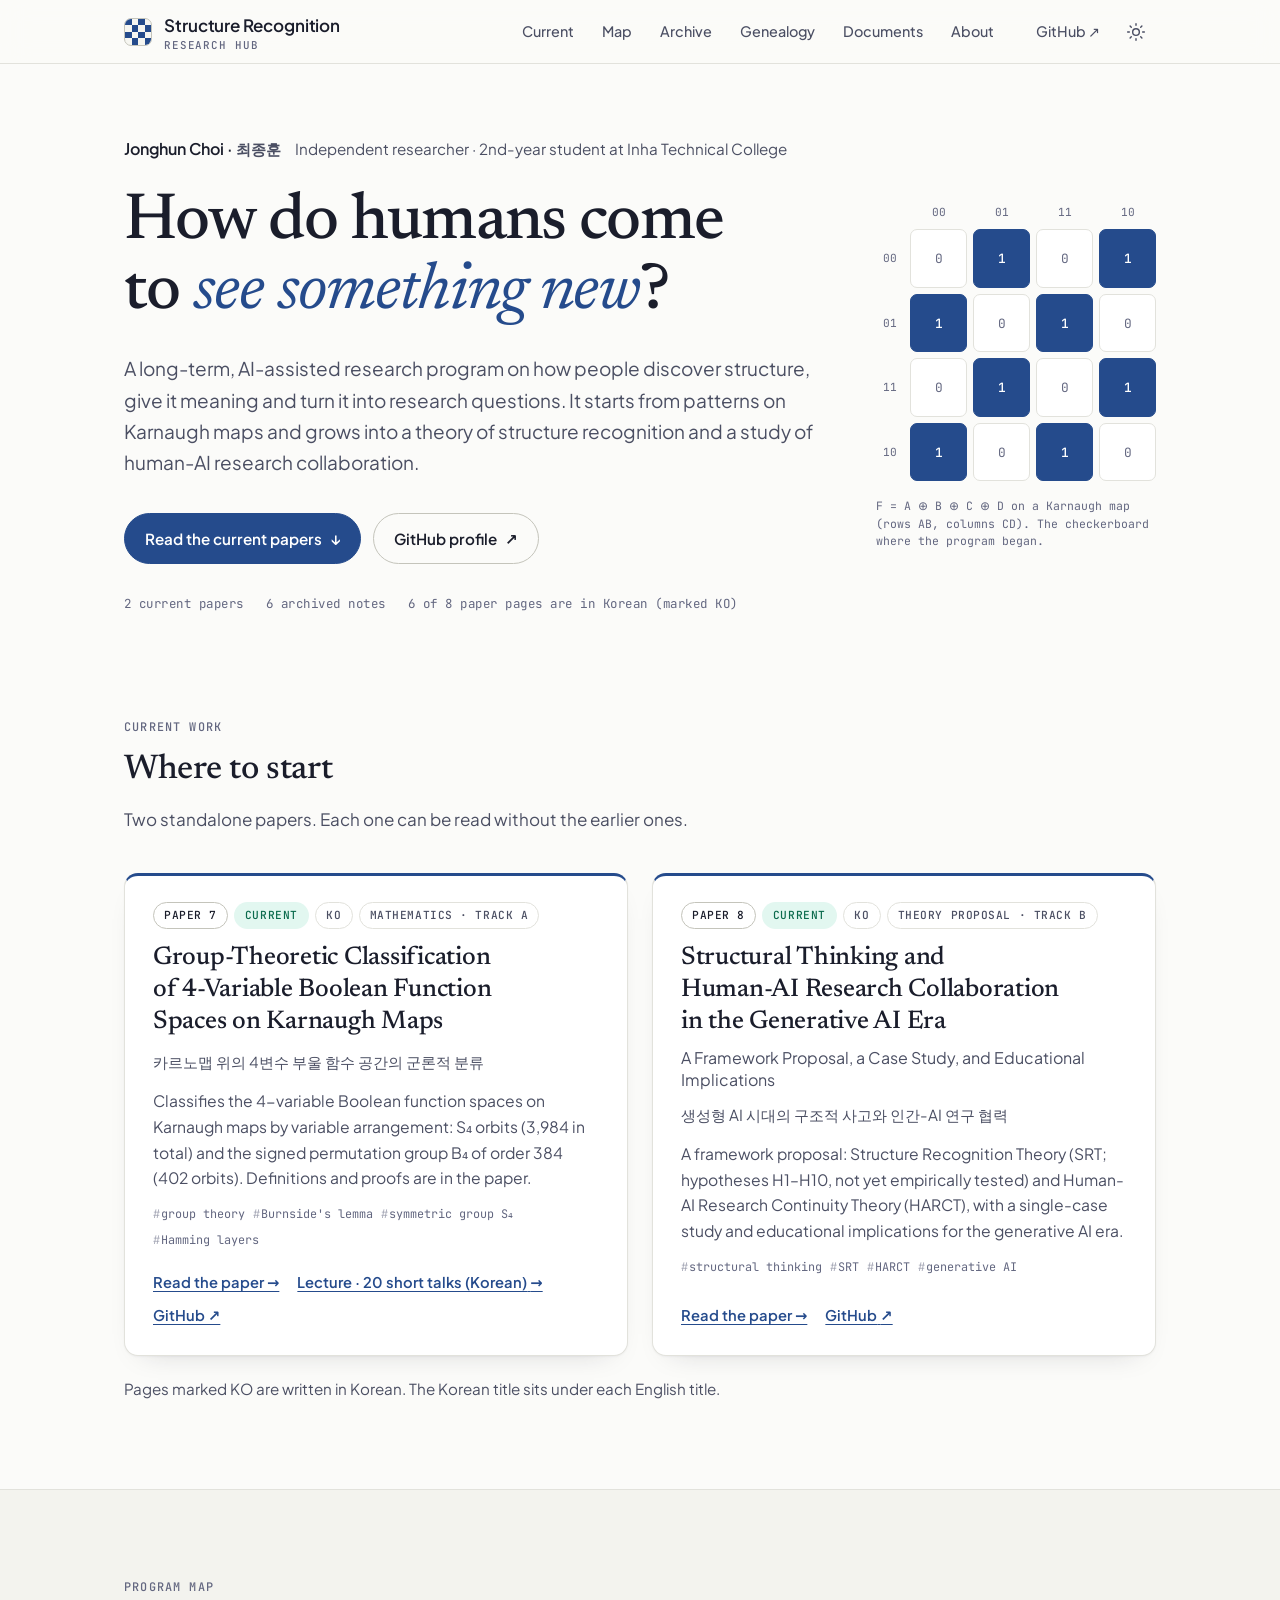
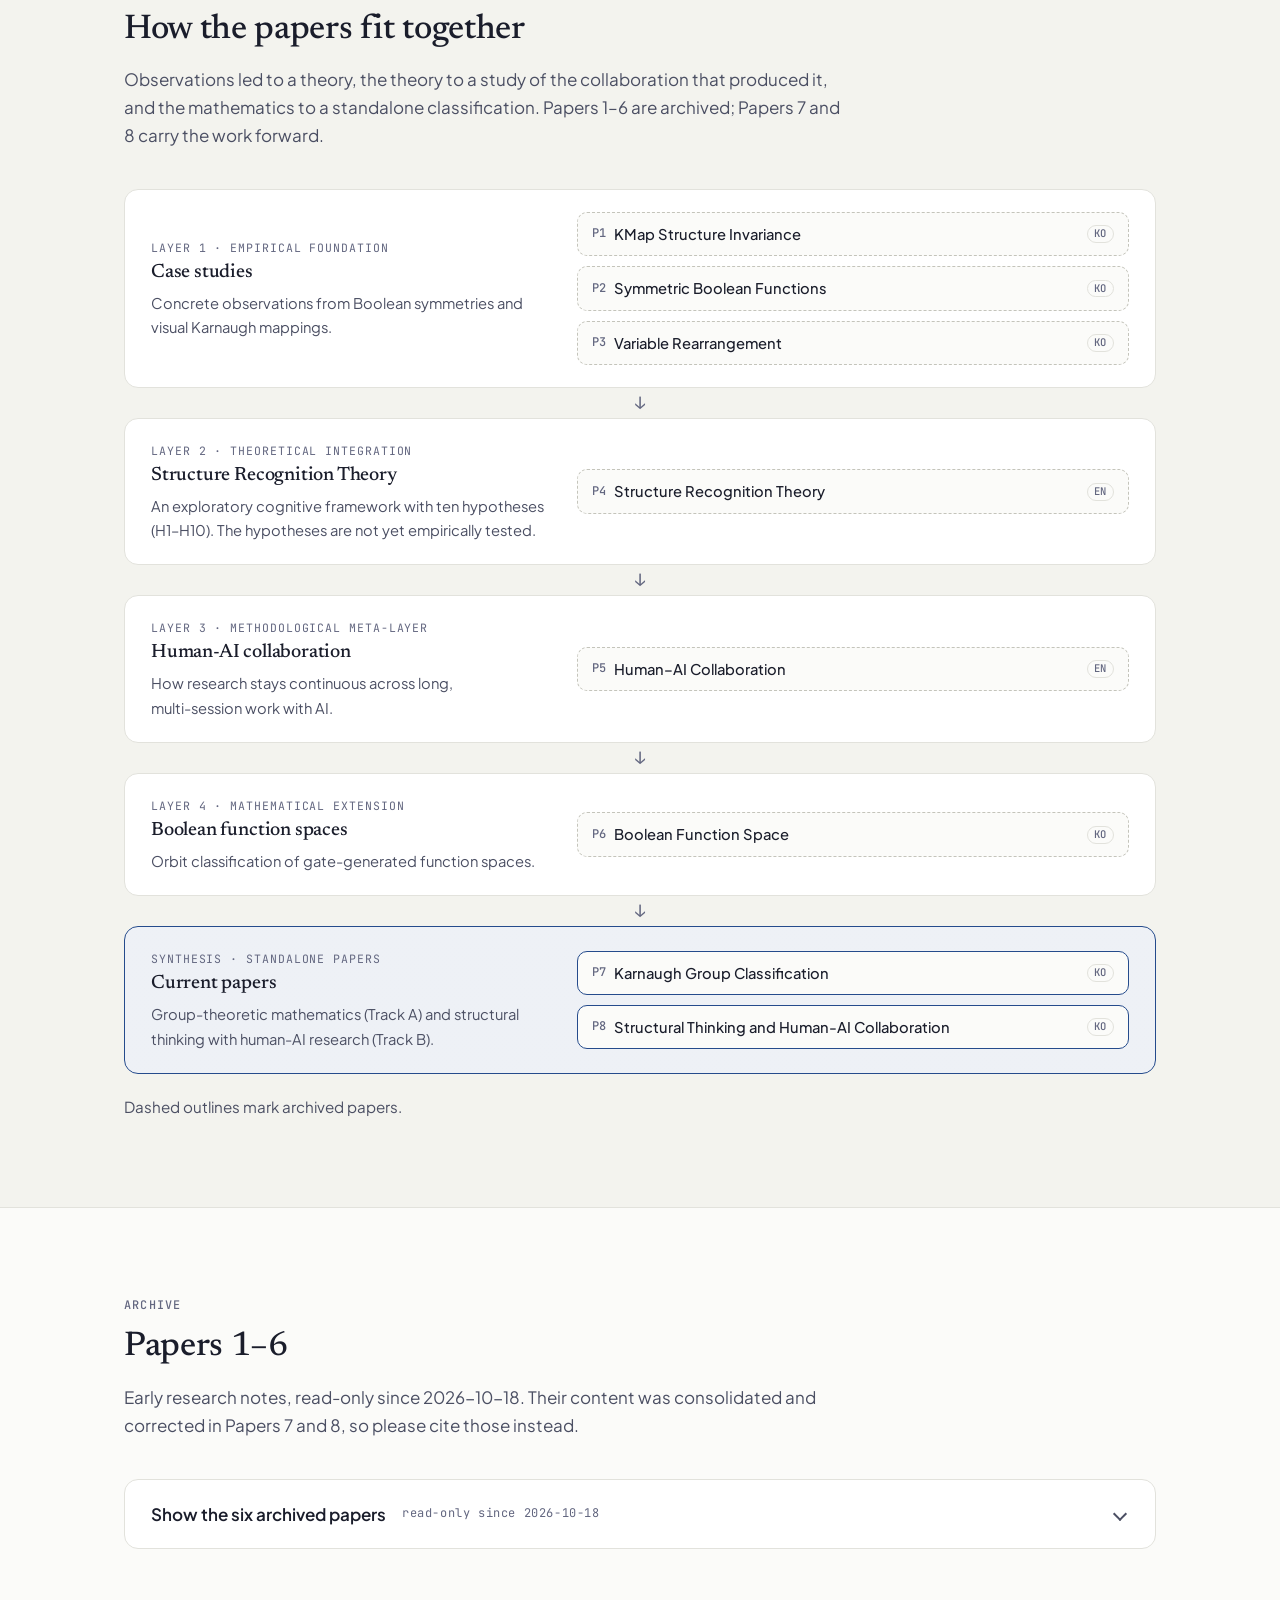
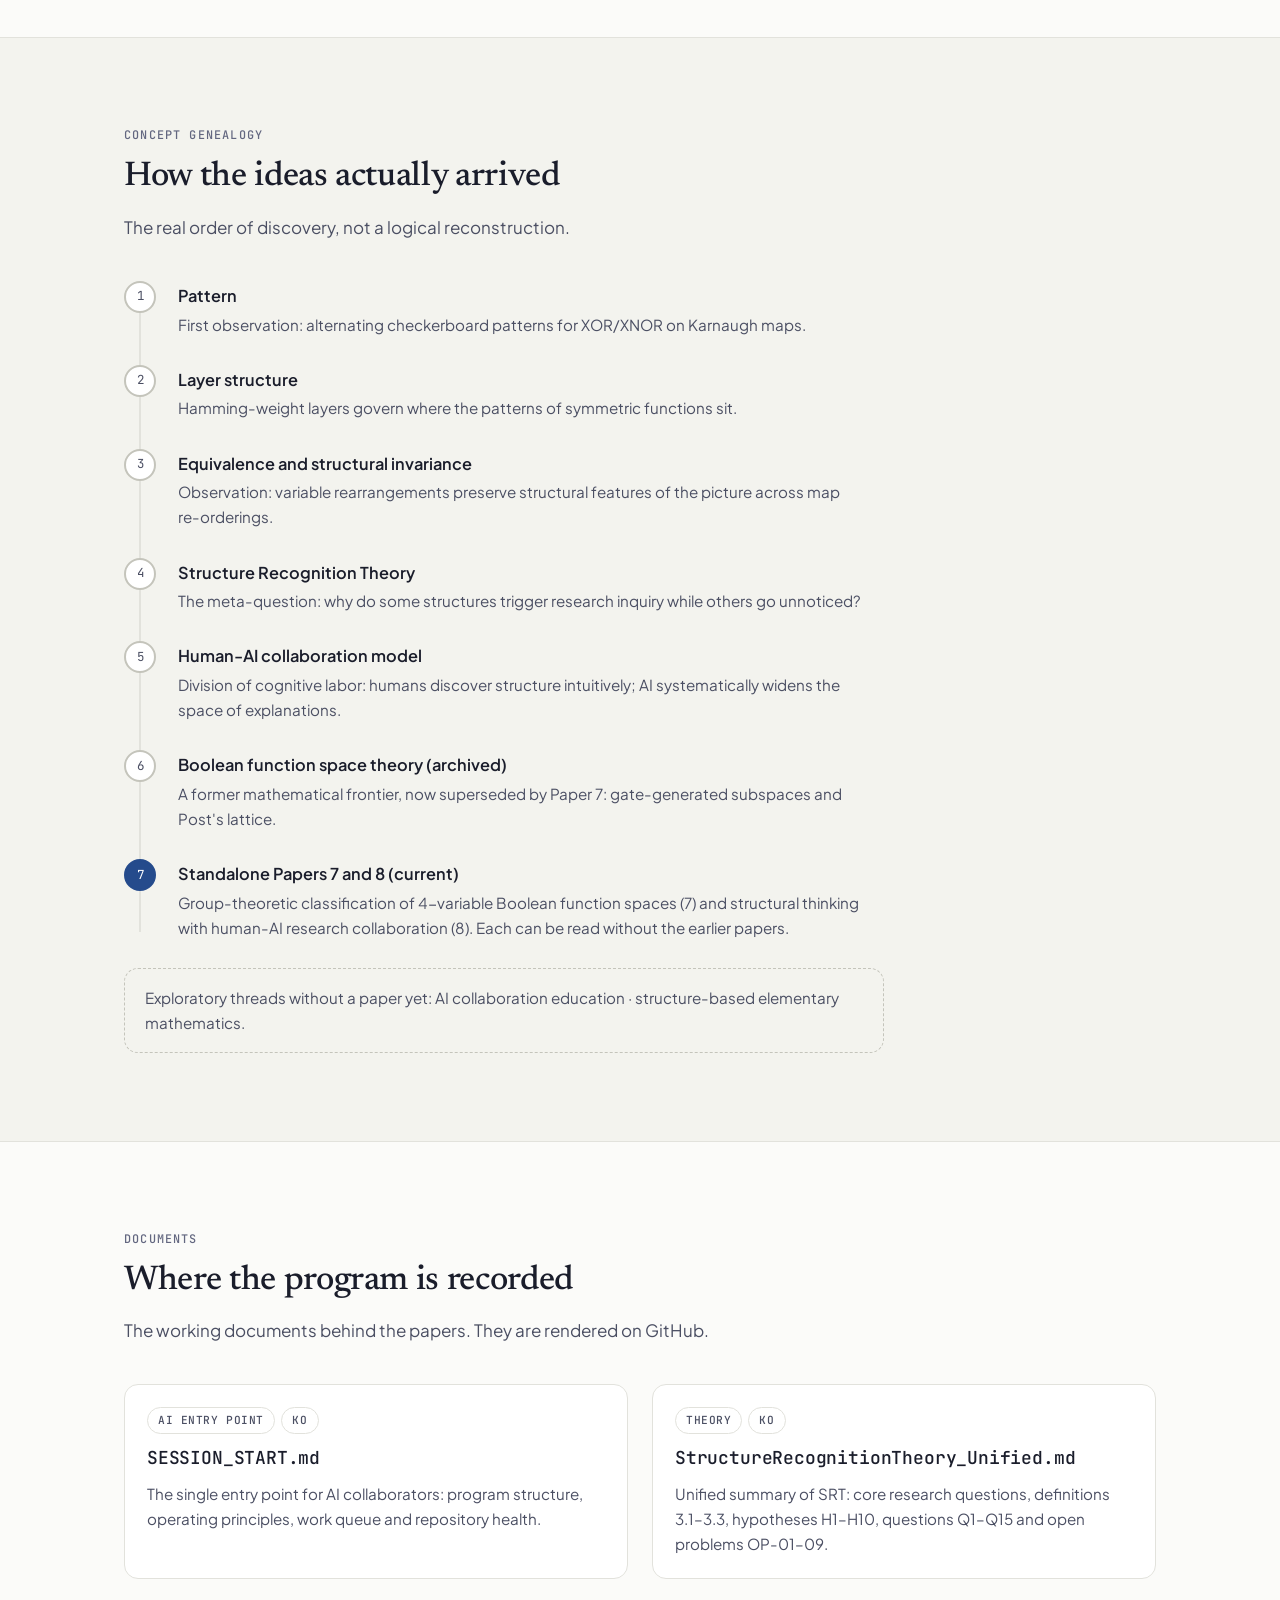
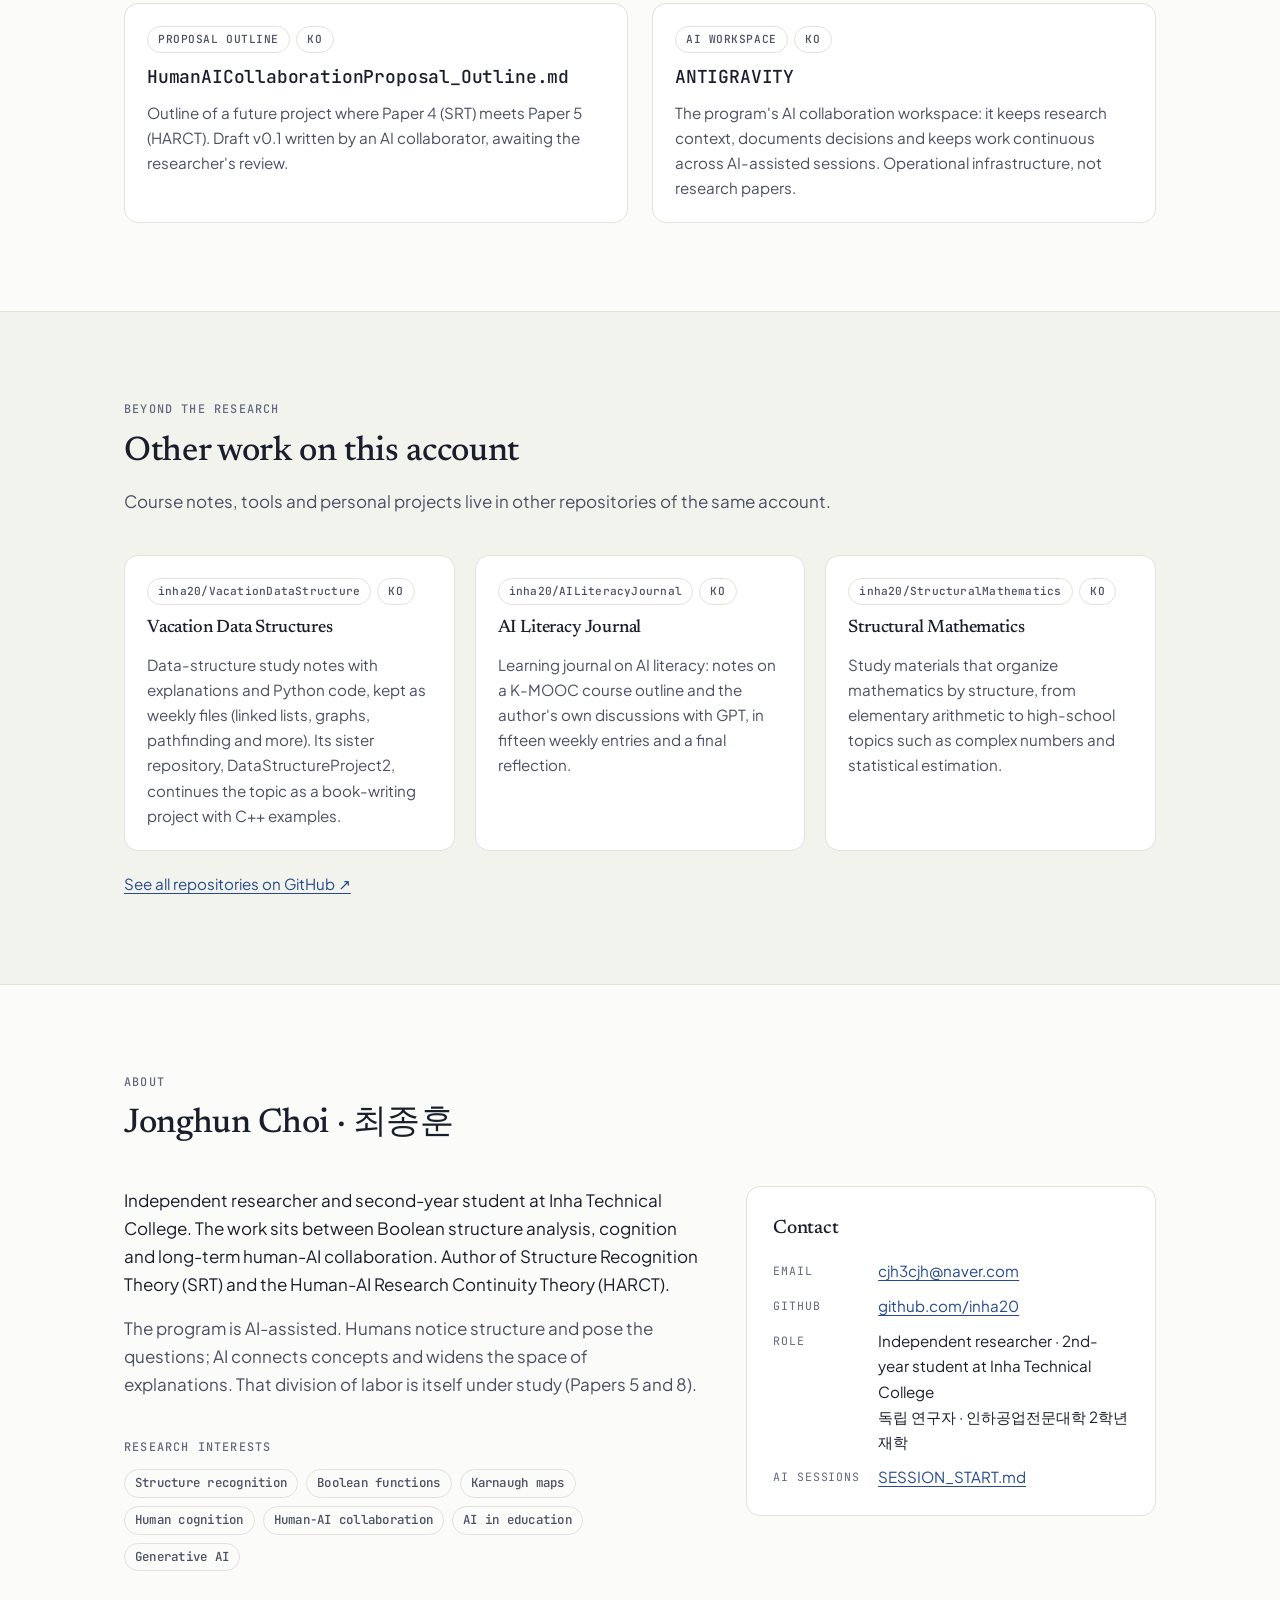
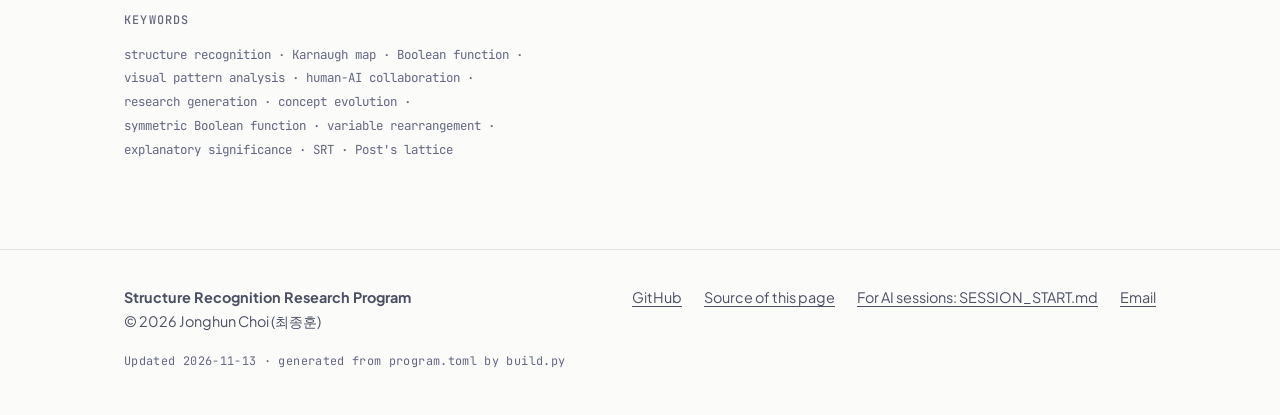
==== commit 4d6b7ab4: "feat: link Paper 7's lecture site from its card Paper 7's repository publishes a lecture site (lectu" ====
--- a/index.html
+++ b/index.html
@@ -31,7 +31,7 @@
 <meta name="twitter:image" content="https://inha20.github.io/Research-Portfolio/assets/og.png">
 <script type="application/ld+json">[{"@context": "https://schema.org", "@type": "WebSite", "name": "Structure Recognition Research Program", "url": "https://inha20.github.io/Research-Portfolio/", "inLanguage": "en"}, {"@context": "https://schema.org", "@type": "Person", "name": "Jonghun Choi", "alternateName": "최종훈", "url": "https://inha20.github.io/Research-Portfolio/", "sameAs": ["https://github.com/inha20"], "description": "Independent researcher · 2nd-year student at Inha Technical College", "affiliation": {"@type": "CollegeOrUniversity", "name": "Inha Technical College"}}]</script>
 <script>(function(){try{var t=localStorage.getItem('sr_theme');if(t!=='dark'&&t!=='light'){t=matchMedia('(prefers-color-scheme: light)').matches?'light':'dark'}document.documentElement.setAttribute('data-theme',t)}catch(e){}})();</script>
-<style>@font-face{font-family:"Newsreader";font-style:normal;font-weight:500;font-display:swap;src:url(assets/fonts/newsreader-latin-500-normal.woff2) format("woff2")}@font-face{font-family:"Newsreader";font-style:normal;font-weight:600;font-display:swap;src:url(assets/fonts/newsreader-latin-600-normal.woff2) format("woff2")}@font-face{font-family:"Newsreader";font-style:italic;font-weight:400;font-display:swap;src:url(assets/fonts/newsreader-latin-400-italic.woff2) format("woff2")}@font-face{font-family:"Plus Jakarta Sans";font-style:normal;font-weight:400;font-display:swap;src:url(assets/fonts/plus-jakarta-sans-latin-400-normal.woff2) format("woff2")}@font-face{font-family:"Plus Jakarta Sans";font-style:normal;font-weight:500;font-display:swap;src:url(assets/fonts/plus-jakarta-sans-latin-500-normal.woff2) format("woff2")}@font-face{font-family:"Plus Jakarta Sans";font-style:normal;font-weight:600;font-display:swap;src:url(assets/fonts/plus-jakarta-sans-latin-600-normal.woff2) format("woff2")}@font-face{font-family:"Plus Jakarta Sans";font-style:normal;font-weight:700;font-display:swap;src:url(assets/fonts/plus-jakarta-sans-latin-700-normal.woff2) format("woff2")}@font-face{font-family:"JetBrains Mono";font-style:normal;font-weight:400;font-display:swap;src:url(assets/fonts/jetbrains-mono-latin-400-normal.woff2) format("woff2")}@font-face{font-family:"JetBrains Mono";font-style:normal;font-weight:500;font-display:swap;src:url(assets/fonts/jetbrains-mono-latin-500-normal.woff2) format("woff2")}:root{--font-serif:"Newsreader","Noto Serif KR","Nanum Myeongjo",Georgia,"Times New Roman",serif;--font-sans:"Plus Jakarta Sans","Pretendard","Apple SD Gothic Neo","Noto Sans KR","Malgun Gothic",system-ui,-apple-system,"Segoe UI",sans-serif;--font-mono:"JetBrains Mono",ui-monospace,SFMono-Regular,Menlo,Consolas,monospace;--container:1080px;--radius:14px;--radius-sm:8px;--header-h:64px;--bg:#0d0f17;--bg-soft:#12141f;--surface:#171a29;--surface-2:#1e2236;--border:#2a2f47;--border-strong:#3d4466;--text:#eef0f8;--text-muted:#a9aec6;--text-faint:#9097b2;--accent:#6cb0ff;--accent-strong:#9ccbff;--accent-ink:#0d0f17;--accent-bg:rgba(108,176,255,.12);--ok:#5fe0b0;--ok-bg:rgba(95,224,176,.14);--arch:#aab0c8;--arch-bg:rgba(238,240,248,.07);--shadow:0 1px 0 rgba(255,255,255,.03) inset,0 10px 30px -18px rgba(0,0,0,.7);color-scheme:dark}@media (prefers-color-scheme:light){:root:not([data-theme]){--bg:#fbfbf9;--bg-soft:#f3f3ee;--surface:#ffffff;--surface-2:#f6f6f1;--border:#e2e2dc;--border-strong:#c4c4bb;--text:#1a1d2b;--text-muted:#4b4f63;--text-faint:#636780;--accent:#254b8c;--accent-strong:#1b3a70;--accent-ink:#ffffff;--accent-bg:rgba(37,75,140,.08);--ok:#0b6b4d;--ok-bg:rgba(16,185,129,.12);--arch:#555a70;--arch-bg:rgba(26,29,43,.06);--shadow:0 1px 2px rgba(26,29,43,.04),0 12px 28px -20px rgba(26,29,43,.25);color-scheme:light}}:root[data-theme="light"]{--bg:#fbfbf9;--bg-soft:#f3f3ee;--surface:#ffffff;--surface-2:#f6f6f1;--border:#e2e2dc;--border-strong:#c4c4bb;--text:#1a1d2b;--text-muted:#4b4f63;--text-faint:#636780;--accent:#254b8c;--accent-strong:#1b3a70;--accent-ink:#ffffff;--accent-bg:rgba(37,75,140,.08);--ok:#0b6b4d;--ok-bg:rgba(16,185,129,.12);--arch:#555a70;--arch-bg:rgba(26,29,43,.06);--shadow:0 1px 2px rgba(26,29,43,.04),0 12px 28px -20px rgba(26,29,43,.25);color-scheme:light}*,*::before,*::after{box-sizing:border-box}html{scroll-behavior:smooth;scroll-padding-top:var(--header-h);-webkit-text-size-adjust:100%}body{margin:0;background:var(--bg);color:var(--text);font-family:var(--font-sans);font-size:1.0625rem;line-height:1.65;-webkit-font-smoothing:antialiased;text-rendering:optimizeLegibility}img,svg{max-width:100%}a{color:var(--accent);text-decoration-thickness:1px;text-underline-offset:3px}a:hover{color:var(--accent-strong)}:focus-visible{outline:2px solid var(--accent);outline-offset:3px;border-radius:4px}::selection{background:var(--accent);color:var(--accent-ink)}h1,h2,h3{font-family:var(--font-serif);font-weight:500;margin:0;letter-spacing:-.01em;text-wrap:balance}p{margin:0}ul,ol{margin:0;padding:0;list-style:none}:lang(ko){word-break:keep-all}.sr-only{position:absolute;width:1px;height:1px;margin:-1px;padding:0;overflow:hidden;clip:rect(0 0 0 0);white-space:nowrap;border:0}.skip-link{position:absolute;left:12px;top:-60px;z-index:100;background:var(--accent);color:var(--accent-ink);padding:10px 16px;border-radius:var(--radius-sm);font-weight:600;text-decoration:none}.skip-link:focus{top:12px;color:var(--accent-ink)}.container{width:100%;max-width:var(--container);margin:0 auto;padding:0 24px}.mono{font-family:var(--font-mono)}@media (prefers-reduced-motion:reduce){html{scroll-behavior:auto}*,*::before,*::after{animation-duration:.01ms!important;animation-iteration-count:1!important;transition-duration:.01ms!important}}.site-header{position:sticky;top:0;z-index:50;height:var(--header-h);background:color-mix(in srgb,var(--bg) 86%,transparent);-webkit-backdrop-filter:blur(14px);backdrop-filter:blur(14px);border-bottom:1px solid var(--border)}.nav-inner{height:100%;display:flex;align-items:center;gap:20px}.brand{display:flex;align-items:center;gap:12px;color:var(--text);text-decoration:none;font-weight:600;letter-spacing:-.005em;white-space:nowrap}.brand:hover{color:var(--text)}.brand small{display:block;font-family:var(--font-mono);font-size:.68rem;font-weight:500;letter-spacing:.08em;text-transform:uppercase;color:var(--text-faint);line-height:1.2}.mark{display:grid;grid-template-columns:repeat(4,1fr);width:28px;height:28px;border-radius:7px;overflow:hidden;background:var(--surface-2);border:1px solid var(--border-strong);flex:none}.mark i{display:block}.mark i:nth-child(1),.mark i:nth-child(3),.mark i:nth-child(6),.mark i:nth-child(8),.mark i:nth-child(9),.mark i:nth-child(11),.mark i:nth-child(14),.mark i:nth-child(16){background:var(--accent)}.nav-links{display:flex;align-items:center;gap:4px;margin-left:auto}.nav-links a{display:block;padding:8px 12px;border-radius:var(--radius-sm);color:var(--text-muted);text-decoration:none;font-size:.9rem;font-weight:500}.nav-links a:hover{color:var(--text);background:var(--surface-2)}.nav-actions{display:flex;align-items:center;gap:6px}.icon-btn{display:inline-flex;align-items:center;justify-content:center;width:40px;height:40px;border-radius:var(--radius-sm);border:1px solid transparent;background:transparent;color:var(--text-muted);cursor:pointer;text-decoration:none}.icon-btn:hover{color:var(--text);background:var(--surface-2);border-color:var(--border)}.icon-btn svg{width:20px;height:20px;fill:none;stroke:currentColor;stroke-width:1.7;stroke-linecap:round;stroke-linejoin:round}.icon-btn .i-gh{fill:currentColor;stroke:none}.theme-btn .i-sun{display:none}:root[data-theme="light"] .theme-btn .i-sun{display:block}:root[data-theme="light"] .theme-btn .i-moon{display:none}@media (prefers-color-scheme:light){:root:not([data-theme]) .theme-btn .i-sun{display:block}:root:not([data-theme]) .theme-btn .i-moon{display:none}}.menu-btn{display:none}.section{--pt:88px;padding:var(--pt) 0 88px;scroll-margin-top:calc(28px - var(--pt))}.section--soft{background:var(--bg-soft);border-top:1px solid var(--border);border-bottom:1px solid var(--border)}.section-head{max-width:720px;margin-bottom:40px}.eyebrow{display:block;font-family:var(--font-mono);font-size:.74rem;font-weight:500;letter-spacing:.1em;text-transform:uppercase;color:var(--text-faint);margin-bottom:12px}.section-head h2{font-size:clamp(1.65rem,3.2vw,2.15rem);line-height:1.2}.section-head p{margin-top:14px;color:var(--text-muted)}.hero{padding:72px 0 56px}.hero-grid{display:grid;grid-template-columns:minmax(0,1fr) 280px;gap:56px;align-items:center}.who{display:flex;flex-wrap:wrap;align-items:baseline;gap:6px 14px;margin-bottom:26px}.who strong{font-weight:600;font-size:1rem}.who span{color:var(--text-muted);font-size:.95rem}.hero h1{font-size:clamp(2.5rem,5.6vw,4.1rem);line-height:1.06;letter-spacing:-.025em}.hero h1 em{font-style:italic;font-weight:400;color:var(--accent)}.lead{margin-top:26px;max-width:60ch;font-size:1.1875rem;color:var(--text-muted)}.cta{display:flex;flex-wrap:wrap;gap:12px;margin-top:34px}.btn{display:inline-flex;align-items:center;gap:8px;padding:12px 20px;border-radius:999px;font-weight:600;font-size:.95rem;text-decoration:none;border:1px solid var(--border-strong);color:var(--text);background:transparent;transition:background .15s,border-color .15s,color .15s}.btn:hover{background:var(--surface-2);color:var(--text);border-color:var(--text-faint)}.btn--primary{background:var(--accent);border-color:var(--accent);color:var(--accent-ink)}.btn--primary:hover{background:var(--accent-strong);border-color:var(--accent-strong);color:var(--accent-ink)}.facts{display:flex;flex-wrap:wrap;gap:8px 22px;margin-top:30px;font-family:var(--font-mono);font-size:.78rem;letter-spacing:.04em;color:var(--text-faint)}.kmap{margin:0;justify-self:end;width:100%;max-width:280px}.kmap-grid{display:grid;grid-template-columns:28px repeat(4,1fr);grid-template-rows:22px repeat(4,1fr);gap:6px;aspect-ratio:1/1}.kmap-grid>*{display:flex;align-items:center;justify-content:center;font-family:var(--font-mono);font-size:.7rem;color:var(--text-faint)}.kmap-cell{border-radius:7px;border:1px solid var(--border);background:var(--surface);font-size:.8rem}.kmap-cell.on{background:var(--accent);border-color:var(--accent);color:var(--accent-ink);font-weight:500}.kmap figcaption{margin-top:16px;font-family:var(--font-mono);font-size:.72rem;line-height:1.5;color:var(--text-faint)}.chips{display:flex;flex-wrap:wrap;gap:6px;align-items:center}.chip{display:inline-flex;align-items:center;gap:6px;padding:3px 10px;border-radius:999px;border:1px solid var(--border);font-family:var(--font-mono);font-size:.7rem;font-weight:500;letter-spacing:.05em;text-transform:uppercase;color:var(--text-muted);background:transparent;white-space:nowrap}.chip--id{color:var(--text);border-color:var(--border-strong)}.chip--current{color:var(--ok);background:var(--ok-bg);border-color:transparent}.chip--archived{color:var(--arch);background:var(--arch-bg);border-color:transparent}.chip--progress{color:var(--accent);background:var(--accent-bg);border-color:transparent}.chip--lang{letter-spacing:.08em}.tags{display:flex;flex-wrap:wrap;gap:6px 8px}.tags li{font-family:var(--font-mono);font-size:.74rem;color:var(--text-faint)}.tags li::before{content:"#";opacity:.6;margin-right:1px}.card{position:relative;display:flex;flex-direction:column;gap:14px;padding:28px;background:var(--surface);border:1px solid var(--border);border-radius:var(--radius);box-shadow:var(--shadow)}.card h3{font-size:1.45rem;line-height:1.25}.card .subtitle{margin-top:-6px;color:var(--text-muted);font-size:1rem;line-height:1.4}.card .title-ko{margin-top:-4px;color:var(--text-muted);font-size:.95rem}.card .summary{color:var(--text-muted);font-size:.98rem}.card-links{display:flex;flex-wrap:wrap;gap:8px 18px;align-items:center;margin-top:auto;padding-top:6px}.card-links a{font-weight:600;font-size:.92rem}.card--current{border-top:3px solid var(--accent);padding-top:26px}.card--current h3{font-size:1.6rem}.grid-2{display:grid;grid-template-columns:repeat(2,minmax(0,1fr));gap:24px}.grid-3{display:grid;grid-template-columns:repeat(3,minmax(0,1fr));gap:20px}.card--compact{padding:22px;gap:12px;box-shadow:none}.card--compact h3{font-size:1.12rem;line-height:1.3}.card--compact .subtitle{font-size:.92rem}.card--compact .summary{font-size:.92rem}.card--stretch a.stretch::after{content:"";position:absolute;inset:0;border-radius:var(--radius)}.card--stretch:hover{border-color:var(--border-strong);background:var(--surface-2)}.card--stretch:focus-within{outline:2px solid var(--accent);outline-offset:3px}.card--stretch a.stretch:focus-visible{outline:none}.doc-title{font-family:var(--font-mono);font-size:.98rem;font-weight:500;line-height:1.4;word-break:break-all}.doc-title a{color:var(--text);text-decoration:none}.doc-title a:hover{color:var(--accent)}.desc{color:var(--text-muted);font-size:.95rem}.map{display:grid;gap:0}.layer{display:grid;grid-template-columns:minmax(0,5fr) minmax(0,7fr);gap:12px 32px;align-items:center;padding:22px 26px;background:var(--surface);border:1px solid var(--border);border-radius:var(--radius)}.layer--synthesis{border-color:var(--accent);background:linear-gradient(0deg,var(--accent-bg),var(--accent-bg)),var(--surface)}.layer-label{font-family:var(--font-mono);font-size:.72rem;letter-spacing:.08em;text-transform:uppercase;color:var(--text-faint)}.layer h3{margin-top:4px;font-size:1.2rem;line-height:1.25}.layer p{margin-top:6px;color:var(--text-muted);font-size:.92rem}.layer-papers{display:grid;gap:10px}.paper-link{display:inline-flex;align-items:center;gap:8px;padding:9px 14px;border-radius:10px;border:1px dashed var(--border-strong);color:var(--text);text-decoration:none;font-size:.92rem;font-weight:500;background:var(--bg)}.paper-link:hover{border-style:solid;border-color:var(--accent);color:var(--text);background:var(--surface-2)}.paper-link .lang-tag{margin-left:auto}.paper-link b{font-family:var(--font-mono);font-size:.75rem;font-weight:500;color:var(--text-faint)}.layer--synthesis .paper-link{border-style:solid;border-color:var(--accent)}.map-arrow{display:flex;justify-content:center;height:30px;align-items:center;color:var(--text-faint);font-family:var(--font-mono)}.map-note{margin-top:20px;color:var(--text-muted);font-size:.95rem}.archive{border:1px solid var(--border);border-radius:var(--radius);background:var(--surface)}.archive>summary{display:flex;align-items:center;justify-content:space-between;gap:16px;padding:20px 26px;cursor:pointer;list-style:none;font-weight:600}.archive>summary::-webkit-details-marker{display:none}.archive>summary .hint{font-family:var(--font-mono);font-size:.75rem;font-weight:400;letter-spacing:.05em;color:var(--text-faint)}.archive>summary::after{content:"";width:10px;height:10px;border-right:2px solid var(--text-muted);border-bottom:2px solid var(--text-muted);transform:rotate(45deg);margin-left:auto;margin-right:4px;transition:transform .2s;flex:none}.archive[open]>summary::after{transform:rotate(-135deg)}.archive[open]>summary{border-bottom:1px solid var(--border)}.archive-body{padding:26px}.timeline{position:relative;max-width:760px;counter-reset:step}.timeline::before{content:"";position:absolute;left:15px;top:8px;bottom:8px;width:2px;background:var(--border)}.timeline li{position:relative;padding:0 0 28px 54px;counter-increment:step}.timeline li::before{content:counter(step);position:absolute;left:0;top:0;width:32px;height:32px;border-radius:50%;background:var(--surface);border:2px solid var(--border-strong);display:flex;align-items:center;justify-content:center;font-family:var(--font-mono);font-size:.78rem;color:var(--text-muted)}.timeline li:last-child{padding-bottom:0}.timeline li.is-current::before{background:var(--accent);border-color:var(--accent);color:var(--accent-ink)}.timeline h3{font-family:var(--font-sans);font-size:1.02rem;font-weight:600;letter-spacing:0;line-height:1.4;padding-top:4px}.timeline p{margin-top:4px;color:var(--text-muted);font-size:.95rem}.threads{margin-top:28px;max-width:760px;padding:16px 20px;border:1px dashed var(--border-strong);border-radius:var(--radius);color:var(--text-muted);font-size:.95rem}.about-grid{display:grid;grid-template-columns:minmax(0,7fr) minmax(0,5fr);gap:48px;align-items:start}.about-grid p+p{margin-top:16px}.about-grid .muted{color:var(--text-muted)}.contact{padding:26px;background:var(--surface);border:1px solid var(--border);border-radius:var(--radius)}.contact h3{font-size:1.2rem;margin-bottom:14px}.contact dl{margin:0;display:grid;grid-template-columns:auto 1fr;gap:10px 18px;font-size:.95rem}.contact dt{font-family:var(--font-mono);font-size:.72rem;letter-spacing:.08em;text-transform:uppercase;color:var(--text-faint);padding-top:3px}.contact dd{margin:0;word-break:break-word}.kw{margin-top:40px}.kw .chips{margin-top:12px;gap:8px}.kw .chip{text-transform:none;letter-spacing:.02em;font-size:.78rem}.kw-line{margin-top:12px;max-width:64ch;font-family:var(--font-mono);font-size:.78rem;line-height:1.9;color:var(--text-faint)}.site-footer{border-top:1px solid var(--border);padding:36px 0 44px;color:var(--text-muted);font-size:.9rem}.footer-grid{display:flex;flex-wrap:wrap;gap:16px 40px;justify-content:space-between}.footer-links{display:flex;flex-wrap:wrap;gap:8px 22px}.footer-links a{color:var(--text-muted)}.footer-links a:hover{color:var(--accent)}.footer-meta{margin-top:18px;font-family:var(--font-mono);font-size:.74rem;letter-spacing:.03em;color:var(--text-faint)}.gh-link{padding:8px 10px;border-radius:var(--radius-sm);color:var(--text-muted);text-decoration:none;font-size:.9rem;font-weight:500;white-space:nowrap}.gh-link:hover{color:var(--text);background:var(--surface-2)}.nav-links .nav-gh{display:none}.nb{white-space:nowrap}.kw-line li{display:inline;white-space:nowrap}.kw-line li:not(:last-child)::after{content:" ·"}.chip--repo{text-transform:none;letter-spacing:.02em}.hero+.section{--pt:48px}.lang-tag{font-family:var(--font-mono);font-size:.66rem;letter-spacing:.06em;color:var(--text-faint);border:1px solid var(--border);border-radius:999px;padding:0 6px;line-height:1.5}.sub-title{font-family:var(--font-sans);font-size:.78rem;font-weight:500;letter-spacing:.1em;text-transform:uppercase;color:var(--text-faint);margin:40px 0 16px}.card--stretch h3 a{color:var(--text);text-decoration:none}.card--stretch h3 a:hover{color:var(--accent)}.notfound{padding:120px 0;text-align:left;max-width:640px}.notfound h1{font-size:clamp(2rem,5vw,3rem);margin-bottom:16px}.notfound p{color:var(--text-muted);margin-bottom:28px}@media (max-width:900px){.grid-3{grid-template-columns:repeat(2,minmax(0,1fr))}}@media (max-width:768px){body{font-size:1rem}.container{padding:0 18px}.section{--pt:60px;padding:var(--pt) 0 60px}.section-head{margin-bottom:28px}.hero{padding:40px 0 36px}.hero+.section{--pt:36px}.hero-grid{grid-template-columns:1fr;gap:36px}.kmap{justify-self:start;max-width:240px}.lead{font-size:1.08rem}.grid-2,.grid-3{grid-template-columns:1fr}.card{padding:22px}.layer{grid-template-columns:1fr;padding:20px}.about-grid{grid-template-columns:1fr;gap:32px}.menu-btn{display:inline-flex}.nav-links{display:none;position:absolute;top:var(--header-h);left:0;right:0;flex-direction:column;align-items:stretch;gap:0;margin:0;padding:8px 18px 16px;background:var(--bg);border-bottom:1px solid var(--border);box-shadow:0 18px 30px -20px rgba(0,0,0,.5)}.site-header.nav-open .nav-links{display:flex}.nav-links a{padding:14px 8px;font-size:1rem;border-bottom:1px solid var(--border);border-radius:0}.nav-links a:last-child{border-bottom:0}.nav-inner{gap:8px}.nav-actions{margin-left:auto;flex:none}.nav-actions .gh-link{display:none}.nav-links .nav-gh{display:block}.brand{min-width:0;white-space:normal;gap:10px;line-height:1.15}.brand small{display:none}.archive>summary{padding:18px 20px;flex-wrap:wrap}.archive-body{padding:18px}.timeline li{padding-left:48px}}</style>
+<style>@font-face{font-family:"Newsreader";font-style:normal;font-weight:500;font-display:swap;src:url(assets/fonts/newsreader-latin-500-normal.woff2) format("woff2")}@font-face{font-family:"Newsreader";font-style:normal;font-weight:600;font-display:swap;src:url(assets/fonts/newsreader-latin-600-normal.woff2) format("woff2")}@font-face{font-family:"Newsreader";font-style:italic;font-weight:400;font-display:swap;src:url(assets/fonts/newsreader-latin-400-italic.woff2) format("woff2")}@font-face{font-family:"Plus Jakarta Sans";font-style:normal;font-weight:400;font-display:swap;src:url(assets/fonts/plus-jakarta-sans-latin-400-normal.woff2) format("woff2")}@font-face{font-family:"Plus Jakarta Sans";font-style:normal;font-weight:500;font-display:swap;src:url(assets/fonts/plus-jakarta-sans-latin-500-normal.woff2) format("woff2")}@font-face{font-family:"Plus Jakarta Sans";font-style:normal;font-weight:600;font-display:swap;src:url(assets/fonts/plus-jakarta-sans-latin-600-normal.woff2) format("woff2")}@font-face{font-family:"Plus Jakarta Sans";font-style:normal;font-weight:700;font-display:swap;src:url(assets/fonts/plus-jakarta-sans-latin-700-normal.woff2) format("woff2")}@font-face{font-family:"JetBrains Mono";font-style:normal;font-weight:400;font-display:swap;src:url(assets/fonts/jetbrains-mono-latin-400-normal.woff2) format("woff2")}@font-face{font-family:"JetBrains Mono";font-style:normal;font-weight:500;font-display:swap;src:url(assets/fonts/jetbrains-mono-latin-500-normal.woff2) format("woff2")}:root{--font-serif:"Newsreader","Noto Serif KR","Nanum Myeongjo",Georgia,"Times New Roman",serif;--font-sans:"Plus Jakarta Sans","Pretendard","Apple SD Gothic Neo","Noto Sans KR","Malgun Gothic",system-ui,-apple-system,"Segoe UI",sans-serif;--font-mono:"JetBrains Mono",ui-monospace,SFMono-Regular,Menlo,Consolas,monospace;--container:1080px;--radius:14px;--radius-sm:8px;--header-h:64px;--bg:#0d0f17;--bg-soft:#12141f;--surface:#171a29;--surface-2:#1e2236;--border:#2a2f47;--border-strong:#3d4466;--text:#eef0f8;--text-muted:#a9aec6;--text-faint:#9097b2;--accent:#6cb0ff;--accent-strong:#9ccbff;--accent-ink:#0d0f17;--accent-bg:rgba(108,176,255,.12);--ok:#5fe0b0;--ok-bg:rgba(95,224,176,.14);--arch:#aab0c8;--arch-bg:rgba(238,240,248,.07);--shadow:0 1px 0 rgba(255,255,255,.03) inset,0 10px 30px -18px rgba(0,0,0,.7);color-scheme:dark}@media (prefers-color-scheme:light){:root:not([data-theme]){--bg:#fbfbf9;--bg-soft:#f3f3ee;--surface:#ffffff;--surface-2:#f6f6f1;--border:#e2e2dc;--border-strong:#c4c4bb;--text:#1a1d2b;--text-muted:#4b4f63;--text-faint:#636780;--accent:#254b8c;--accent-strong:#1b3a70;--accent-ink:#ffffff;--accent-bg:rgba(37,75,140,.08);--ok:#0b6b4d;--ok-bg:rgba(16,185,129,.12);--arch:#555a70;--arch-bg:rgba(26,29,43,.06);--shadow:0 1px 2px rgba(26,29,43,.04),0 12px 28px -20px rgba(26,29,43,.25);color-scheme:light}}:root[data-theme="light"]{--bg:#fbfbf9;--bg-soft:#f3f3ee;--surface:#ffffff;--surface-2:#f6f6f1;--border:#e2e2dc;--border-strong:#c4c4bb;--text:#1a1d2b;--text-muted:#4b4f63;--text-faint:#636780;--accent:#254b8c;--accent-strong:#1b3a70;--accent-ink:#ffffff;--accent-bg:rgba(37,75,140,.08);--ok:#0b6b4d;--ok-bg:rgba(16,185,129,.12);--arch:#555a70;--arch-bg:rgba(26,29,43,.06);--shadow:0 1px 2px rgba(26,29,43,.04),0 12px 28px -20px rgba(26,29,43,.25);color-scheme:light}*,*::before,*::after{box-sizing:border-box}html{scroll-behavior:smooth;scroll-padding-top:var(--header-h);-webkit-text-size-adjust:100%}body{margin:0;background:var(--bg);color:var(--text);font-family:var(--font-sans);font-size:1.0625rem;line-height:1.65;-webkit-font-smoothing:antialiased;text-rendering:optimizeLegibility}img,svg{max-width:100%}a{color:var(--accent);text-decoration-thickness:1px;text-underline-offset:3px}a:hover{color:var(--accent-strong)}:focus-visible{outline:2px solid var(--accent);outline-offset:3px;border-radius:4px}::selection{background:var(--accent);color:var(--accent-ink)}h1,h2,h3{font-family:var(--font-serif);font-weight:500;margin:0;letter-spacing:-.01em;text-wrap:balance}p{margin:0}ul,ol{margin:0;padding:0;list-style:none}:lang(ko){word-break:keep-all}.sr-only{position:absolute;width:1px;height:1px;margin:-1px;padding:0;overflow:hidden;clip:rect(0 0 0 0);white-space:nowrap;border:0}.skip-link{position:absolute;left:12px;top:-60px;z-index:100;background:var(--accent);color:var(--accent-ink);padding:10px 16px;border-radius:var(--radius-sm);font-weight:600;text-decoration:none}.skip-link:focus{top:12px;color:var(--accent-ink)}.container{width:100%;max-width:var(--container);margin:0 auto;padding:0 24px}.mono{font-family:var(--font-mono)}@media (prefers-reduced-motion:reduce){html{scroll-behavior:auto}*,*::before,*::after{animation-duration:.01ms!important;animation-iteration-count:1!important;transition-duration:.01ms!important}}.site-header{position:sticky;top:0;z-index:50;height:var(--header-h);background:color-mix(in srgb,var(--bg) 86%,transparent);-webkit-backdrop-filter:blur(14px);backdrop-filter:blur(14px);border-bottom:1px solid var(--border)}.nav-inner{height:100%;display:flex;align-items:center;gap:20px}.brand{display:flex;align-items:center;gap:12px;color:var(--text);text-decoration:none;font-weight:600;letter-spacing:-.005em;white-space:nowrap}.brand:hover{color:var(--text)}.brand small{display:block;font-family:var(--font-mono);font-size:.68rem;font-weight:500;letter-spacing:.08em;text-transform:uppercase;color:var(--text-faint);line-height:1.2}.mark{display:grid;grid-template-columns:repeat(4,1fr);width:28px;height:28px;border-radius:7px;overflow:hidden;background:var(--surface-2);border:1px solid var(--border-strong);flex:none}.mark i{display:block}.mark i:nth-child(1),.mark i:nth-child(3),.mark i:nth-child(6),.mark i:nth-child(8),.mark i:nth-child(9),.mark i:nth-child(11),.mark i:nth-child(14),.mark i:nth-child(16){background:var(--accent)}.nav-links{display:flex;align-items:center;gap:4px;margin-left:auto}.nav-links a{display:block;padding:8px 12px;border-radius:var(--radius-sm);color:var(--text-muted);text-decoration:none;font-size:.9rem;font-weight:500}.nav-links a:hover{color:var(--text);background:var(--surface-2)}.nav-actions{display:flex;align-items:center;gap:6px}.icon-btn{display:inline-flex;align-items:center;justify-content:center;width:40px;height:40px;border-radius:var(--radius-sm);border:1px solid transparent;background:transparent;color:var(--text-muted);cursor:pointer;text-decoration:none}.icon-btn:hover{color:var(--text);background:var(--surface-2);border-color:var(--border)}.icon-btn svg{width:20px;height:20px;fill:none;stroke:currentColor;stroke-width:1.7;stroke-linecap:round;stroke-linejoin:round}.icon-btn .i-gh{fill:currentColor;stroke:none}.theme-btn .i-sun{display:none}:root[data-theme="light"] .theme-btn .i-sun{display:block}:root[data-theme="light"] .theme-btn .i-moon{display:none}@media (prefers-color-scheme:light){:root:not([data-theme]) .theme-btn .i-sun{display:block}:root:not([data-theme]) .theme-btn .i-moon{display:none}}.menu-btn{display:none}.section{--pt:88px;padding:var(--pt) 0 88px;scroll-margin-top:calc(28px - var(--pt))}.section--soft{background:var(--bg-soft);border-top:1px solid var(--border);border-bottom:1px solid var(--border)}.section-head{max-width:720px;margin-bottom:40px}.eyebrow{display:block;font-family:var(--font-mono);font-size:.74rem;font-weight:500;letter-spacing:.1em;text-transform:uppercase;color:var(--text-faint);margin-bottom:12px}.section-head h2{font-size:clamp(1.65rem,3.2vw,2.15rem);line-height:1.2}.section-head p{margin-top:14px;color:var(--text-muted)}.hero{padding:72px 0 56px}.hero-grid{display:grid;grid-template-columns:minmax(0,1fr) 280px;gap:56px;align-items:center}.who{display:flex;flex-wrap:wrap;align-items:baseline;gap:6px 14px;margin-bottom:26px}.who strong{font-weight:600;font-size:1rem}.who span{color:var(--text-muted);font-size:.95rem}.hero h1{font-size:clamp(2.5rem,5.6vw,4.1rem);line-height:1.06;letter-spacing:-.025em}.hero h1 em{font-style:italic;font-weight:400;color:var(--accent)}.lead{margin-top:26px;max-width:60ch;font-size:1.1875rem;color:var(--text-muted)}.cta{display:flex;flex-wrap:wrap;gap:12px;margin-top:34px}.btn{display:inline-flex;align-items:center;gap:8px;padding:12px 20px;border-radius:999px;font-weight:600;font-size:.95rem;text-decoration:none;border:1px solid var(--border-strong);color:var(--text);background:transparent;transition:background .15s,border-color .15s,color .15s}.btn:hover{background:var(--surface-2);color:var(--text);border-color:var(--text-faint)}.btn--primary{background:var(--accent);border-color:var(--accent);color:var(--accent-ink)}.btn--primary:hover{background:var(--accent-strong);border-color:var(--accent-strong);color:var(--accent-ink)}.facts{display:flex;flex-wrap:wrap;gap:8px 22px;margin-top:30px;font-family:var(--font-mono);font-size:.78rem;letter-spacing:.04em;color:var(--text-faint)}.kmap{margin:0;justify-self:end;width:100%;max-width:280px}.kmap-grid{display:grid;grid-template-columns:28px repeat(4,1fr);grid-template-rows:22px repeat(4,1fr);gap:6px;aspect-ratio:1/1}.kmap-grid>*{display:flex;align-items:center;justify-content:center;font-family:var(--font-mono);font-size:.7rem;color:var(--text-faint)}.kmap-cell{border-radius:7px;border:1px solid var(--border);background:var(--surface);font-size:.8rem}.kmap-cell.on{background:var(--accent);border-color:var(--accent);color:var(--accent-ink);font-weight:500}.kmap figcaption{margin-top:16px;font-family:var(--font-mono);font-size:.72rem;line-height:1.5;color:var(--text-faint)}.chips{display:flex;flex-wrap:wrap;gap:6px;align-items:center}.chip{display:inline-flex;align-items:center;gap:6px;padding:3px 10px;border-radius:999px;border:1px solid var(--border);font-family:var(--font-mono);font-size:.7rem;font-weight:500;letter-spacing:.05em;text-transform:uppercase;color:var(--text-muted);background:transparent;white-space:nowrap}.chip--id{color:var(--text);border-color:var(--border-strong)}.chip--current{color:var(--ok);background:var(--ok-bg);border-color:transparent}.chip--archived{color:var(--arch);background:var(--arch-bg);border-color:transparent}.chip--progress{color:var(--accent);background:var(--accent-bg);border-color:transparent}.chip--lang{letter-spacing:.08em}.tags{display:flex;flex-wrap:wrap;gap:6px 8px}.tags li{font-family:var(--font-mono);font-size:.74rem;color:var(--text-faint)}.tags li::before{content:"#";opacity:.6;margin-right:1px}.card{position:relative;display:flex;flex-direction:column;gap:14px;padding:28px;background:var(--surface);border:1px solid var(--border);border-radius:var(--radius);box-shadow:var(--shadow)}.card h3{font-size:1.45rem;line-height:1.25}.card .subtitle{margin-top:-6px;color:var(--text-muted);font-size:1rem;line-height:1.4}.card .title-ko{margin-top:-4px;color:var(--text-muted);font-size:.95rem}.card .summary{color:var(--text-muted);font-size:.98rem}.card-links{display:flex;flex-wrap:wrap;gap:8px 18px;align-items:center;margin-top:auto;padding-top:6px}.card-links a{font-weight:600;font-size:.92rem}.card--current{border-top:3px solid var(--accent);padding-top:26px}.card--current h3{font-size:1.6rem}.grid-2{display:grid;grid-template-columns:repeat(2,minmax(0,1fr));gap:24px}.grid-3{display:grid;grid-template-columns:repeat(3,minmax(0,1fr));gap:20px}.card--compact{padding:22px;gap:12px;box-shadow:none}.card--compact h3{font-size:1.12rem;line-height:1.3}.card--compact .subtitle{font-size:.92rem}.card--compact .summary{font-size:.92rem}.card--stretch a.stretch::after{content:"";position:absolute;inset:0;border-radius:var(--radius)}.card--stretch:hover{border-color:var(--border-strong);background:var(--surface-2)}.card--stretch:focus-within{outline:2px solid var(--accent);outline-offset:3px}.card--stretch a.stretch:focus-visible{outline:none}.doc-title{font-family:var(--font-mono);font-size:.98rem;font-weight:500;line-height:1.4;word-break:break-all}.doc-title a{color:var(--text);text-decoration:none}.doc-title a:hover{color:var(--accent)}.desc{color:var(--text-muted);font-size:.95rem}.map{display:grid;gap:0}.layer{display:grid;grid-template-columns:minmax(0,5fr) minmax(0,7fr);gap:12px 32px;align-items:center;padding:22px 26px;background:var(--surface);border:1px solid var(--border);border-radius:var(--radius)}.layer--synthesis{border-color:var(--accent);background:linear-gradient(0deg,var(--accent-bg),var(--accent-bg)),var(--surface)}.layer-label{font-family:var(--font-mono);font-size:.72rem;letter-spacing:.08em;text-transform:uppercase;color:var(--text-faint)}.layer h3{margin-top:4px;font-size:1.2rem;line-height:1.25}.layer p{margin-top:6px;color:var(--text-muted);font-size:.92rem}.layer-papers{display:grid;gap:10px}.paper-link{display:inline-flex;align-items:center;gap:8px;padding:9px 14px;border-radius:10px;border:1px dashed var(--border-strong);color:var(--text);text-decoration:none;font-size:.92rem;font-weight:500;background:var(--bg)}.paper-link:hover{border-style:solid;border-color:var(--accent);color:var(--text);background:var(--surface-2)}.paper-link .lang-tag{margin-left:auto}.paper-link b{font-family:var(--font-mono);font-size:.75rem;font-weight:500;color:var(--text-faint)}.layer--synthesis .paper-link{border-style:solid;border-color:var(--accent)}.map-arrow{display:flex;justify-content:center;height:30px;align-items:center;color:var(--text-faint);font-family:var(--font-mono)}.map-note{margin-top:20px;color:var(--text-muted);font-size:.95rem}.archive{border:1px solid var(--border);border-radius:var(--radius);background:var(--surface)}.archive>summary{display:flex;align-items:center;justify-content:space-between;gap:16px;padding:20px 26px;cursor:pointer;list-style:none;font-weight:600}.archive>summary::-webkit-details-marker{display:none}.archive>summary .hint{font-family:var(--font-mono);font-size:.75rem;font-weight:400;letter-spacing:.05em;color:var(--text-faint)}.archive>summary::after{content:"";width:10px;height:10px;border-right:2px solid var(--text-muted);border-bottom:2px solid var(--text-muted);transform:rotate(45deg);margin-left:auto;margin-right:4px;transition:transform .2s;flex:none}.archive[open]>summary::after{transform:rotate(-135deg)}.archive[open]>summary{border-bottom:1px solid var(--border)}.archive-body{padding:26px}.timeline{position:relative;max-width:760px;counter-reset:step}.timeline::before{content:"";position:absolute;left:15px;top:8px;bottom:8px;width:2px;background:var(--border)}.timeline li{position:relative;padding:0 0 28px 54px;counter-increment:step}.timeline li::before{content:counter(step);position:absolute;left:0;top:0;width:32px;height:32px;border-radius:50%;background:var(--surface);border:2px solid var(--border-strong);display:flex;align-items:center;justify-content:center;font-family:var(--font-mono);font-size:.78rem;color:var(--text-muted)}.timeline li:last-child{padding-bottom:0}.timeline li.is-current::before{background:var(--accent);border-color:var(--accent);color:var(--accent-ink)}.timeline h3{font-family:var(--font-sans);font-size:1.02rem;font-weight:600;letter-spacing:0;line-height:1.4;padding-top:4px}.timeline p{margin-top:4px;color:var(--text-muted);font-size:.95rem}.threads{margin-top:28px;max-width:760px;padding:16px 20px;border:1px dashed var(--border-strong);border-radius:var(--radius);color:var(--text-muted);font-size:.95rem}.about-grid{display:grid;grid-template-columns:minmax(0,7fr) minmax(0,5fr);gap:48px;align-items:start}.about-grid p+p{margin-top:16px}.about-grid .muted{color:var(--text-muted)}.contact{padding:26px;background:var(--surface);border:1px solid var(--border);border-radius:var(--radius)}.contact h3{font-size:1.2rem;margin-bottom:14px}.contact dl{margin:0;display:grid;grid-template-columns:auto 1fr;gap:10px 18px;font-size:.95rem}.contact dt{font-family:var(--font-mono);font-size:.72rem;letter-spacing:.08em;text-transform:uppercase;color:var(--text-faint);padding-top:3px}.contact dd{margin:0;word-break:break-word}.kw{margin-top:40px}.kw .chips{margin-top:12px;gap:8px}.kw .chip{text-transform:none;letter-spacing:.02em;font-size:.78rem}.kw-line{margin-top:12px;max-width:64ch;font-family:var(--font-mono);font-size:.78rem;line-height:1.9;color:var(--text-faint)}.site-footer{border-top:1px solid var(--border);padding:36px 0 44px;color:var(--text-muted);font-size:.9rem}.footer-grid{display:flex;flex-wrap:wrap;gap:16px 40px;justify-content:space-between}.footer-links{display:flex;flex-wrap:wrap;gap:8px 22px}.footer-links a{color:var(--text-muted)}.footer-links a:hover{color:var(--accent)}.footer-meta{margin-top:18px;font-family:var(--font-mono);font-size:.74rem;letter-spacing:.03em;color:var(--text-faint)}.gh-link{padding:8px 10px;border-radius:var(--radius-sm);color:var(--text-muted);text-decoration:none;font-size:.9rem;font-weight:500;white-space:nowrap}.gh-link:hover{color:var(--text);background:var(--surface-2)}.nav-links .nav-gh{display:none}.nb{white-space:nowrap}.kw-line li{display:inline;white-space:nowrap}.kw-line li:not(:last-child)::after{content:" ·"}.chip--repo{text-transform:none;letter-spacing:.02em}.hero+.section{--pt:48px}.lang-tag{font-family:var(--font-mono);font-size:.66rem;letter-spacing:.06em;color:var(--text-faint);border:1px solid var(--border);border-radius:999px;padding:0 6px;line-height:1.5}.sub-title{font-family:var(--font-sans);font-size:.78rem;font-weight:500;letter-spacing:.1em;text-transform:uppercase;color:var(--text-faint);margin:40px 0 16px}.card--stretch h3 a{color:var(--text);text-decoration:none}.card--stretch h3 a:hover{color:var(--accent)}.notfound{padding:120px 0;text-align:left;max-width:640px}.notfound h1{font-size:clamp(2rem,5vw,3rem);margin-bottom:16px}.notfound p{color:var(--text-muted);margin-bottom:28px}@media (max-width:900px){.grid-3{grid-template-columns:repeat(2,minmax(0,1fr))}}@media (max-width:58.75em){.menu-btn{display:inline-flex}.nav-links{display:none;position:absolute;top:var(--header-h);left:0;right:0;flex-direction:column;align-items:stretch;gap:0;margin:0;padding:8px 24px 16px;background:var(--bg);border-bottom:1px solid var(--border);box-shadow:0 18px 30px -20px rgba(0,0,0,.5)}.site-header.nav-open .nav-links{display:flex}.nav-links a{padding:14px 8px;font-size:1rem;border-bottom:1px solid var(--border);border-radius:0}.nav-links a:last-child{border-bottom:0}.nav-actions{margin-left:auto;flex:none}.nav-actions .gh-link{display:none}.nav-links .nav-gh{display:block}}@media (max-width:768px){body{font-size:1rem}.container{padding:0 18px}.section{--pt:60px;padding:var(--pt) 0 60px}.section-head{margin-bottom:28px}.hero{padding:40px 0 36px}.hero+.section{--pt:36px}.hero-grid{grid-template-columns:1fr;gap:36px}.kmap{justify-self:start;max-width:240px}.lead{font-size:1.08rem}.grid-2,.grid-3{grid-template-columns:1fr}.card{padding:22px}.layer{grid-template-columns:1fr;padding:20px}.about-grid{grid-template-columns:1fr;gap:32px}.nav-links{padding:8px 18px 16px}.nav-inner{gap:8px}.brand{min-width:0;white-space:normal;gap:10px;line-height:1.15}.brand small{display:none}.archive>summary{padding:18px 20px;flex-wrap:wrap}.archive-body{padding:18px}.timeline li{padding-left:48px}}</style>
 </head>
 <body id="top">
 <a class="skip-link" href="#main">Skip to content</a>
@@ -79,7 +79,7 @@
         <p class="title-ko" lang="ko">카르노맵 위의 4변수 부울 함수 공간의 군론적 분류</p>
         <p class="summary">Classifies the 4-variable Boolean function spaces on Karnaugh maps by variable arrangement: S₄ orbits (3,984 in total) and the signed permutation group B₄ of order 384 (402 orbits). Definitions and proofs are in the paper.</p>
         <ul class="tags" aria-label="Topics"><li>group theory</li><li>Burnside&#x27;s lemma</li><li>symmetric group S₄</li><li>Hamming layers</li></ul>
-        <div class="card-links"><a href="https://inha20.github.io/7KarnaughGroupClassification/">Read the paper<span class="sr-only"> (Paper 7)</span> <span aria-hidden="true">→</span></a><a href="https://github.com/inha20/7KarnaughGroupClassification">GitHub<span class="sr-only"> repository of Paper 7</span> <span aria-hidden="true">↗</span></a></div>
+        <div class="card-links"><a href="https://inha20.github.io/7KarnaughGroupClassification/">Read the paper<span class="sr-only"> (Paper 7)</span> <span aria-hidden="true">→</span></a><a href="https://inha20.github.io/7KarnaughGroupClassification/lecture/">Lecture · 20 short talks (Korean)<span class="sr-only"> (Paper 7)</span> <span aria-hidden="true">→</span></a><a href="https://github.com/inha20/7KarnaughGroupClassification">GitHub<span class="sr-only"> repository of Paper 7</span> <span aria-hidden="true">↗</span></a></div>
       </article>
       <article class="card card--current" id="paper-8">
         <div class="chips">
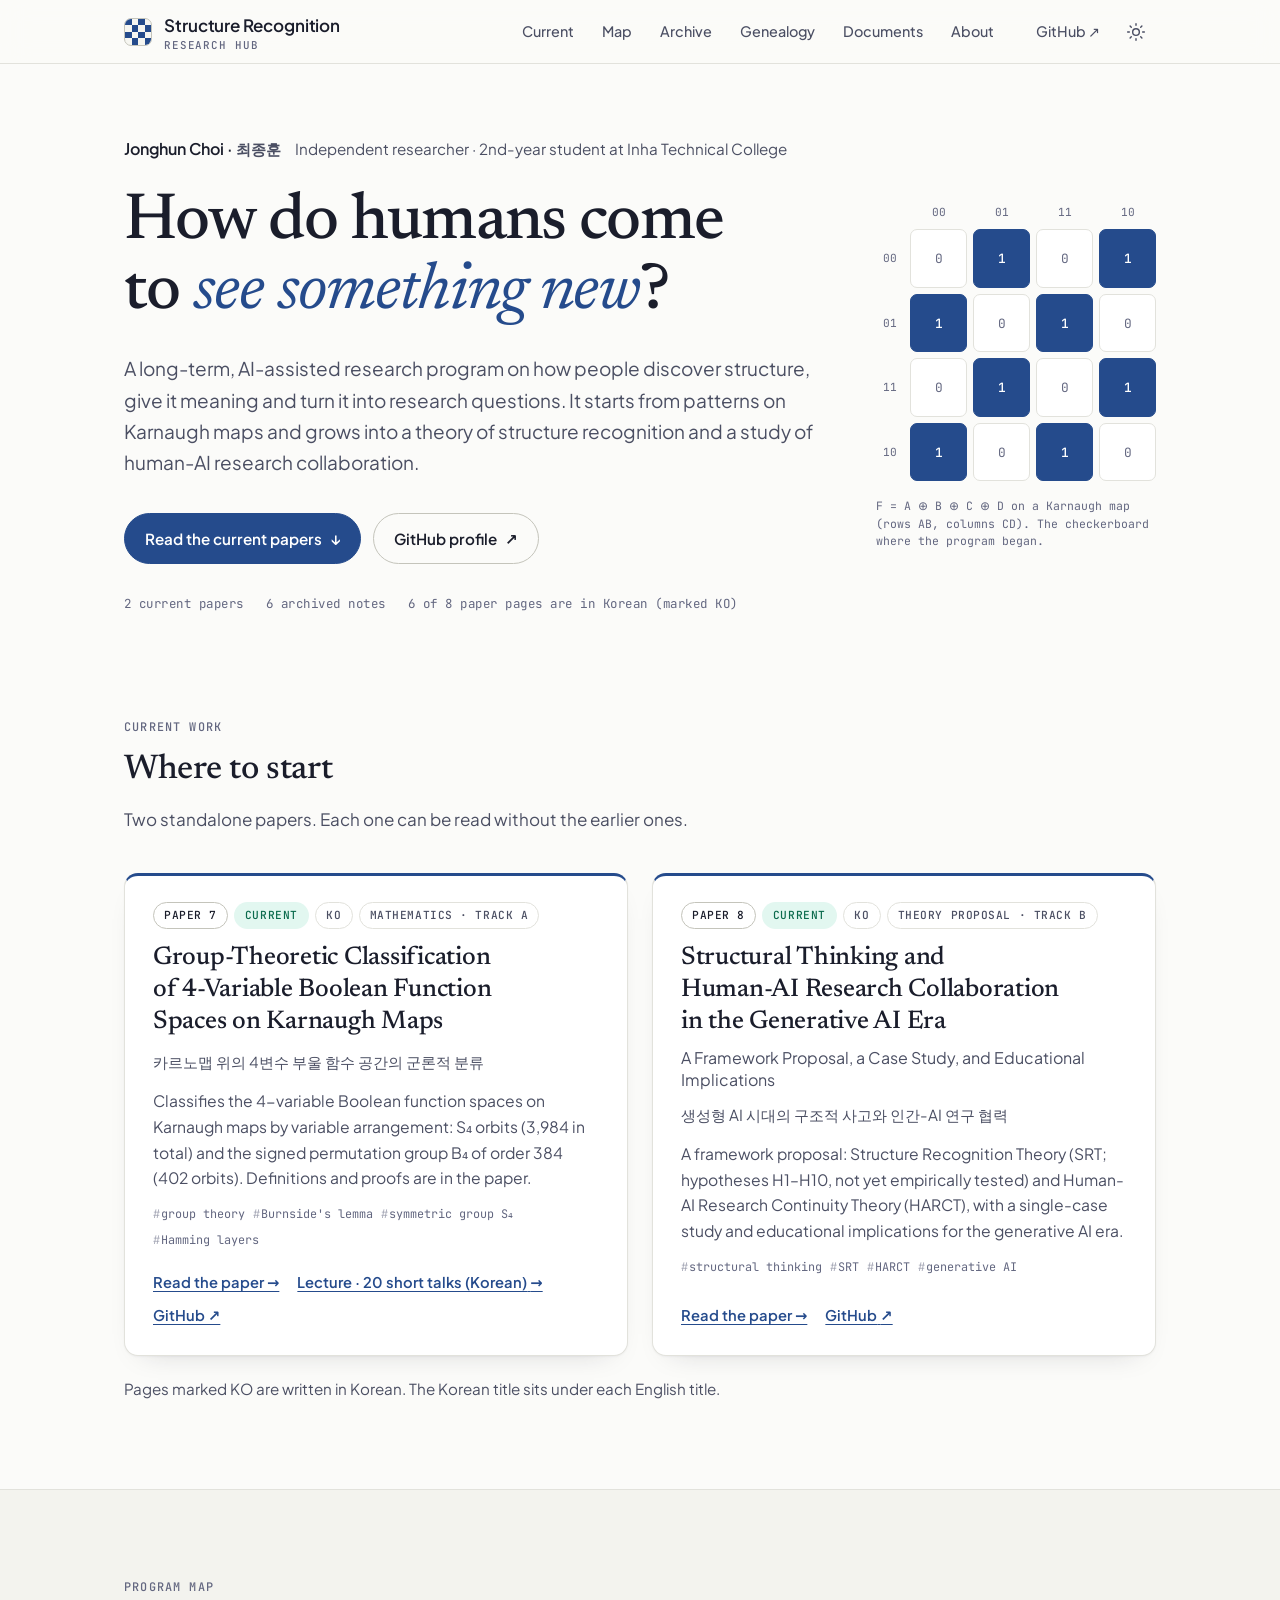
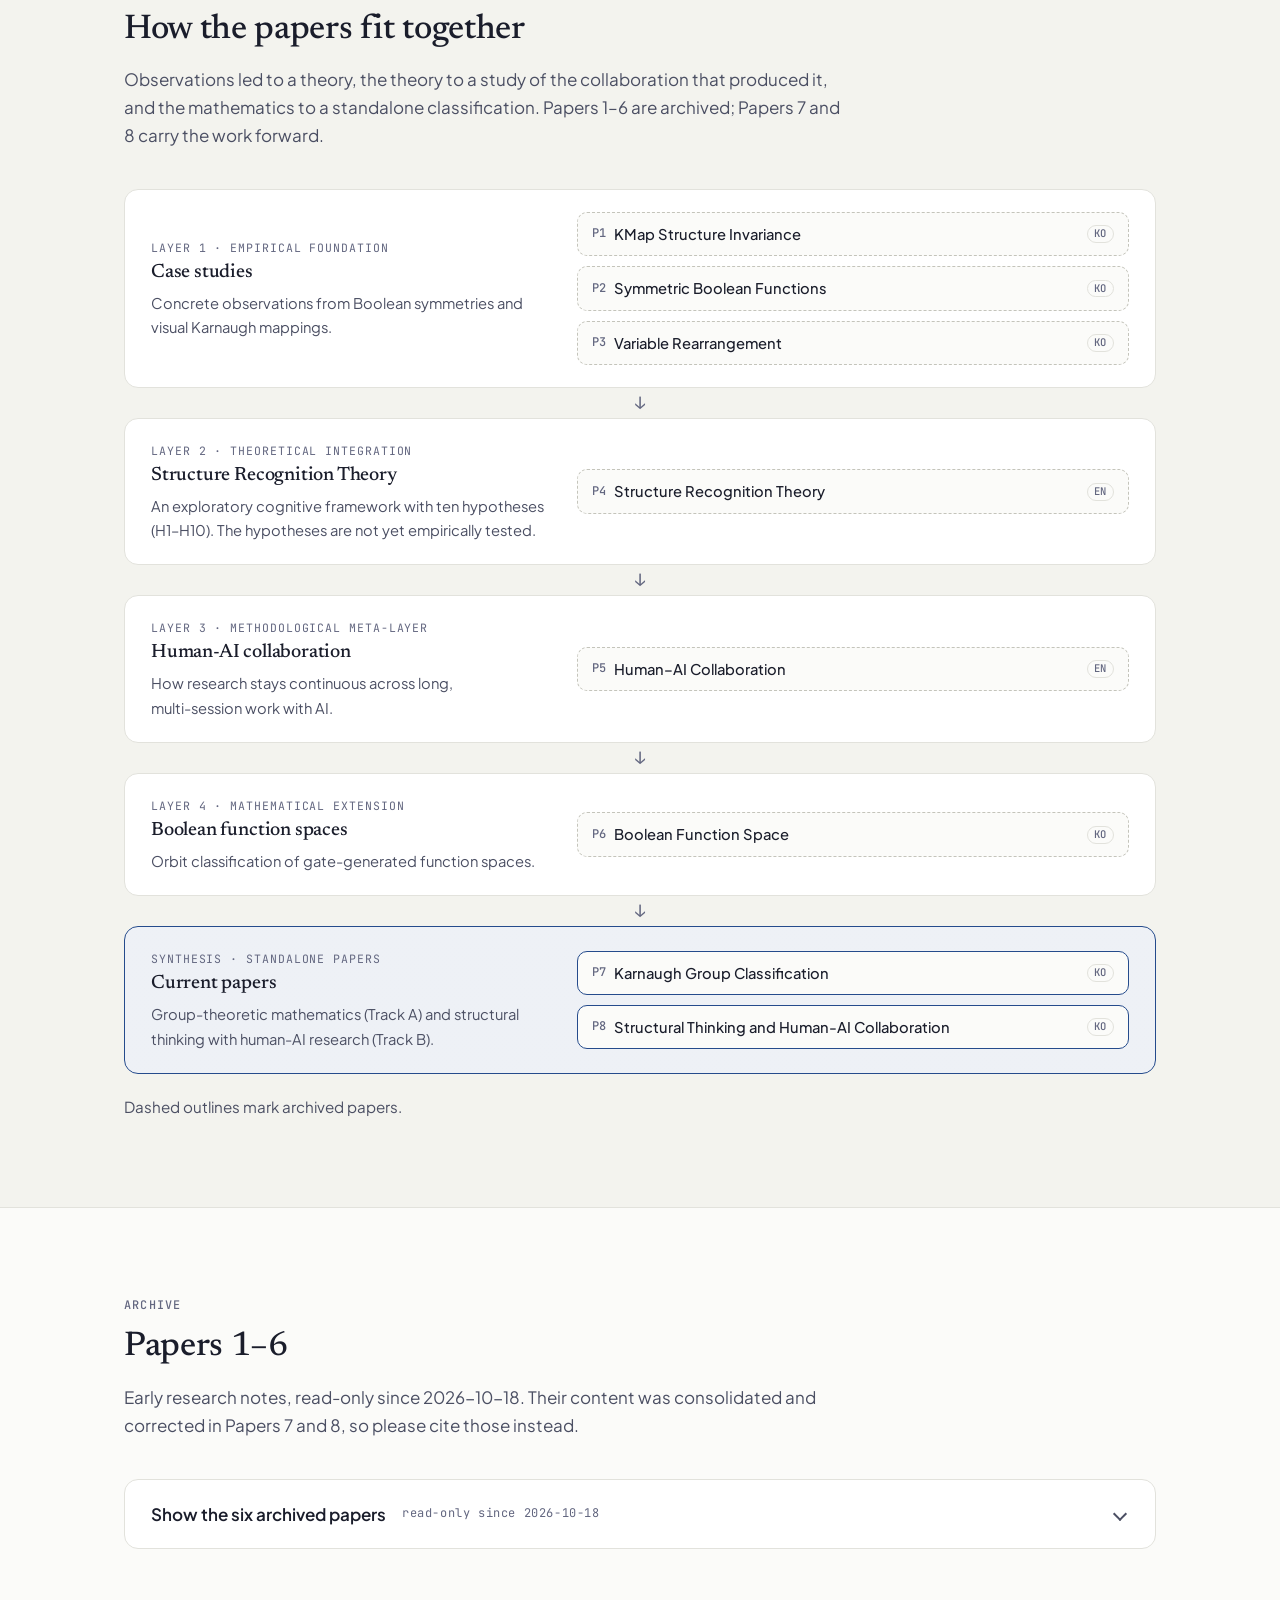
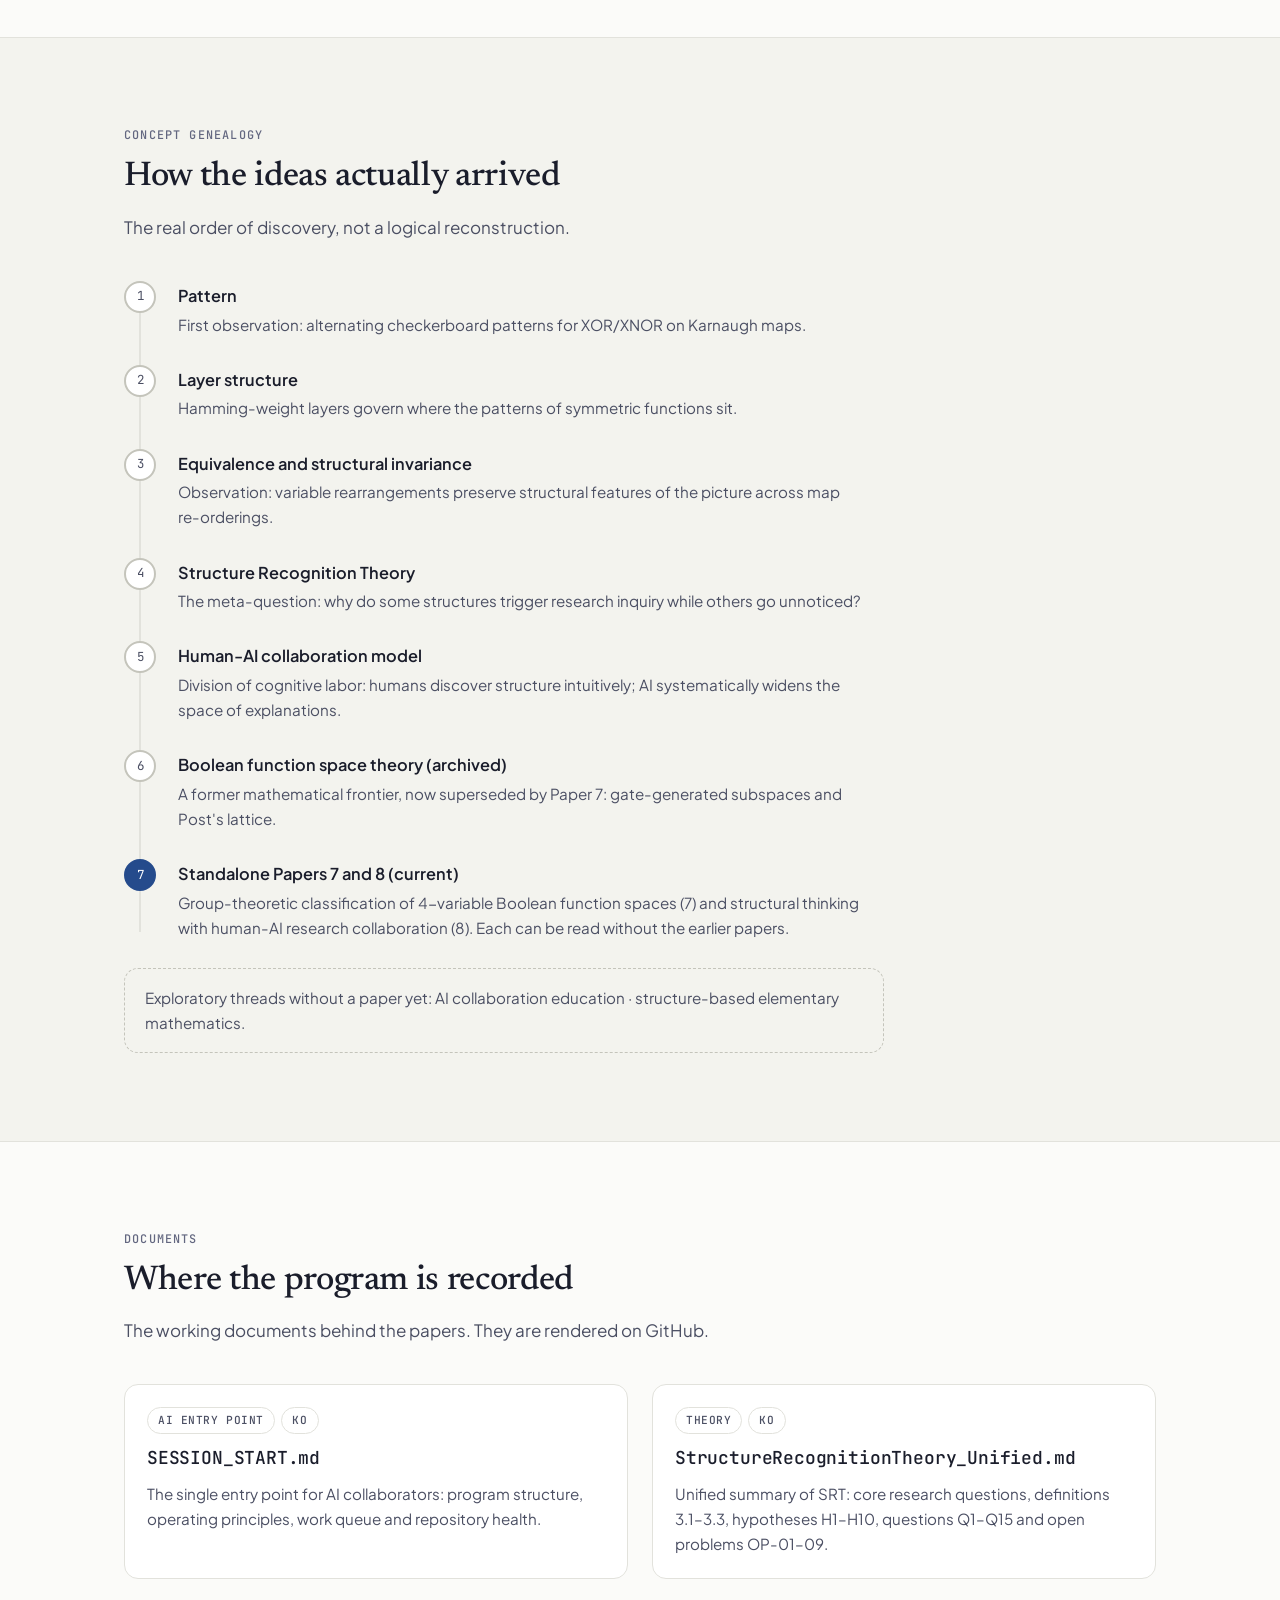
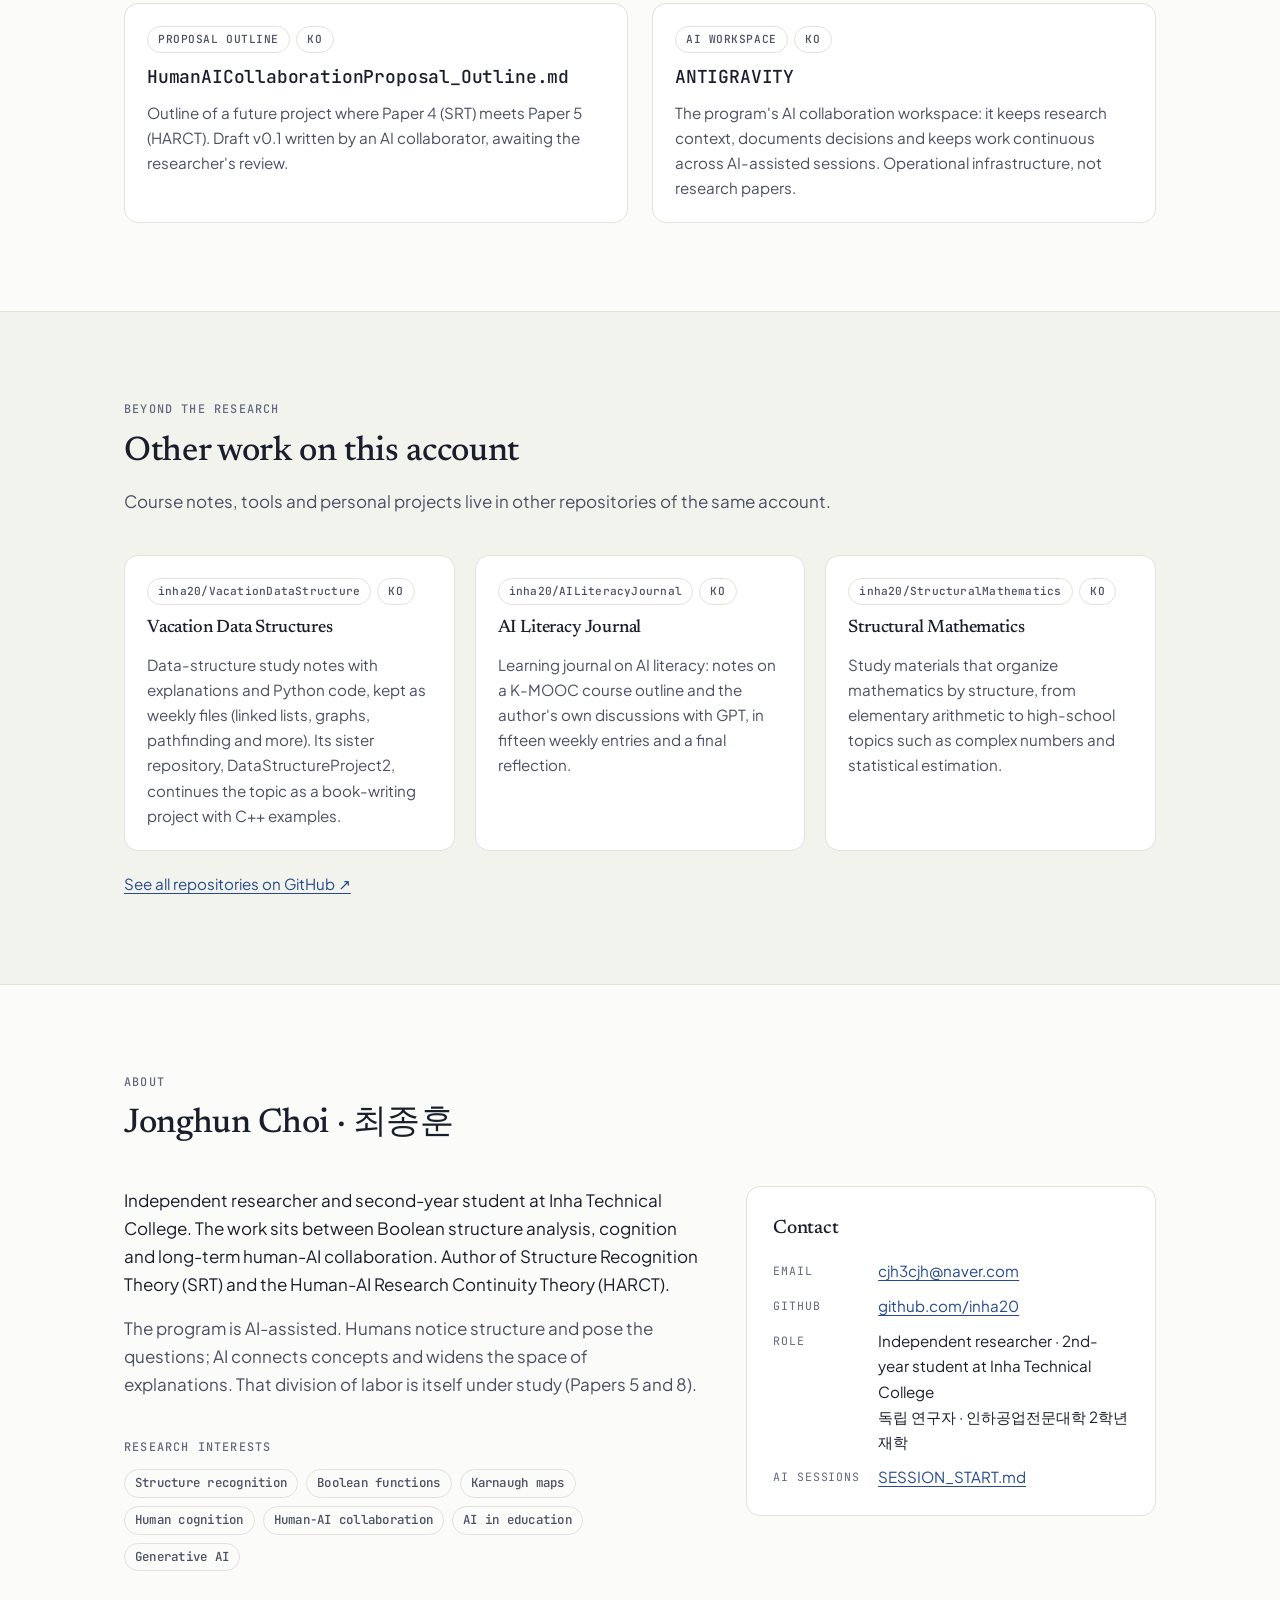
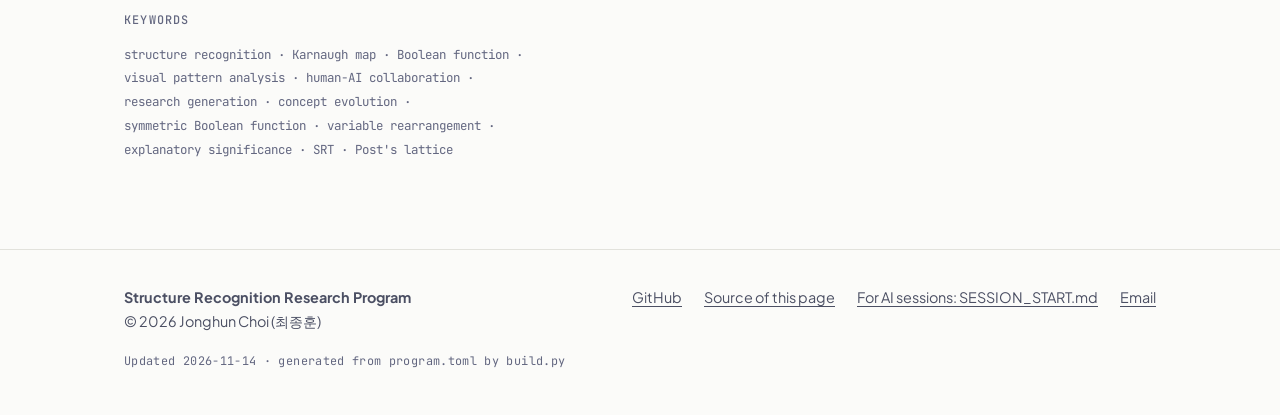
==== commit 4abbec4d: "fix: browser toolbar colour follows the page theme The two theme-color tags are matched by the brows" ====
--- a/index.html
+++ b/index.html
@@ -230,7 +230,7 @@
         <a href="mailto:cjh3cjh@naver.com">Email</a>
       </nav>
     </div>
-    <p class="footer-meta">Updated 2026-11-13 · generated from program.toml by build.py</p>
+    <p class="footer-meta">Updated 2026-11-14 · generated from program.toml by build.py</p>
   </div>
 </footer>
 <script>/* Research hub behaviour. Inlined into index.html by build.py. */
@@ -272,6 +272,22 @@
         label();
       }
     });
+  }
+
+  /* The two <meta name="theme-color"> tags are matched by the browser against the operating-system setting, so a saved or
+     toggled theme that differs from it left the toolbar in the wrong colour. Both tags get the colour of the theme that is
+     showing, and follow every change. */
+  var CHROME = { dark: '#0d0f17', light: '#fbfbf9' };
+  function chrome() {
+    var color = CHROME[current()];
+    var tags = document.querySelectorAll('meta[name="theme-color"]');
+    for (var j = 0; j < tags.length; j++) {
+      if (tags[j].getAttribute('content') !== color) tags[j].setAttribute('content', color);
+    }
+  }
+  chrome();
+  if (window.MutationObserver) {
+    new MutationObserver(chrome).observe(root, { attributes: true, attributeFilter: ['data-theme'] });
   }
 
   /* ---- mobile menu ---- */
